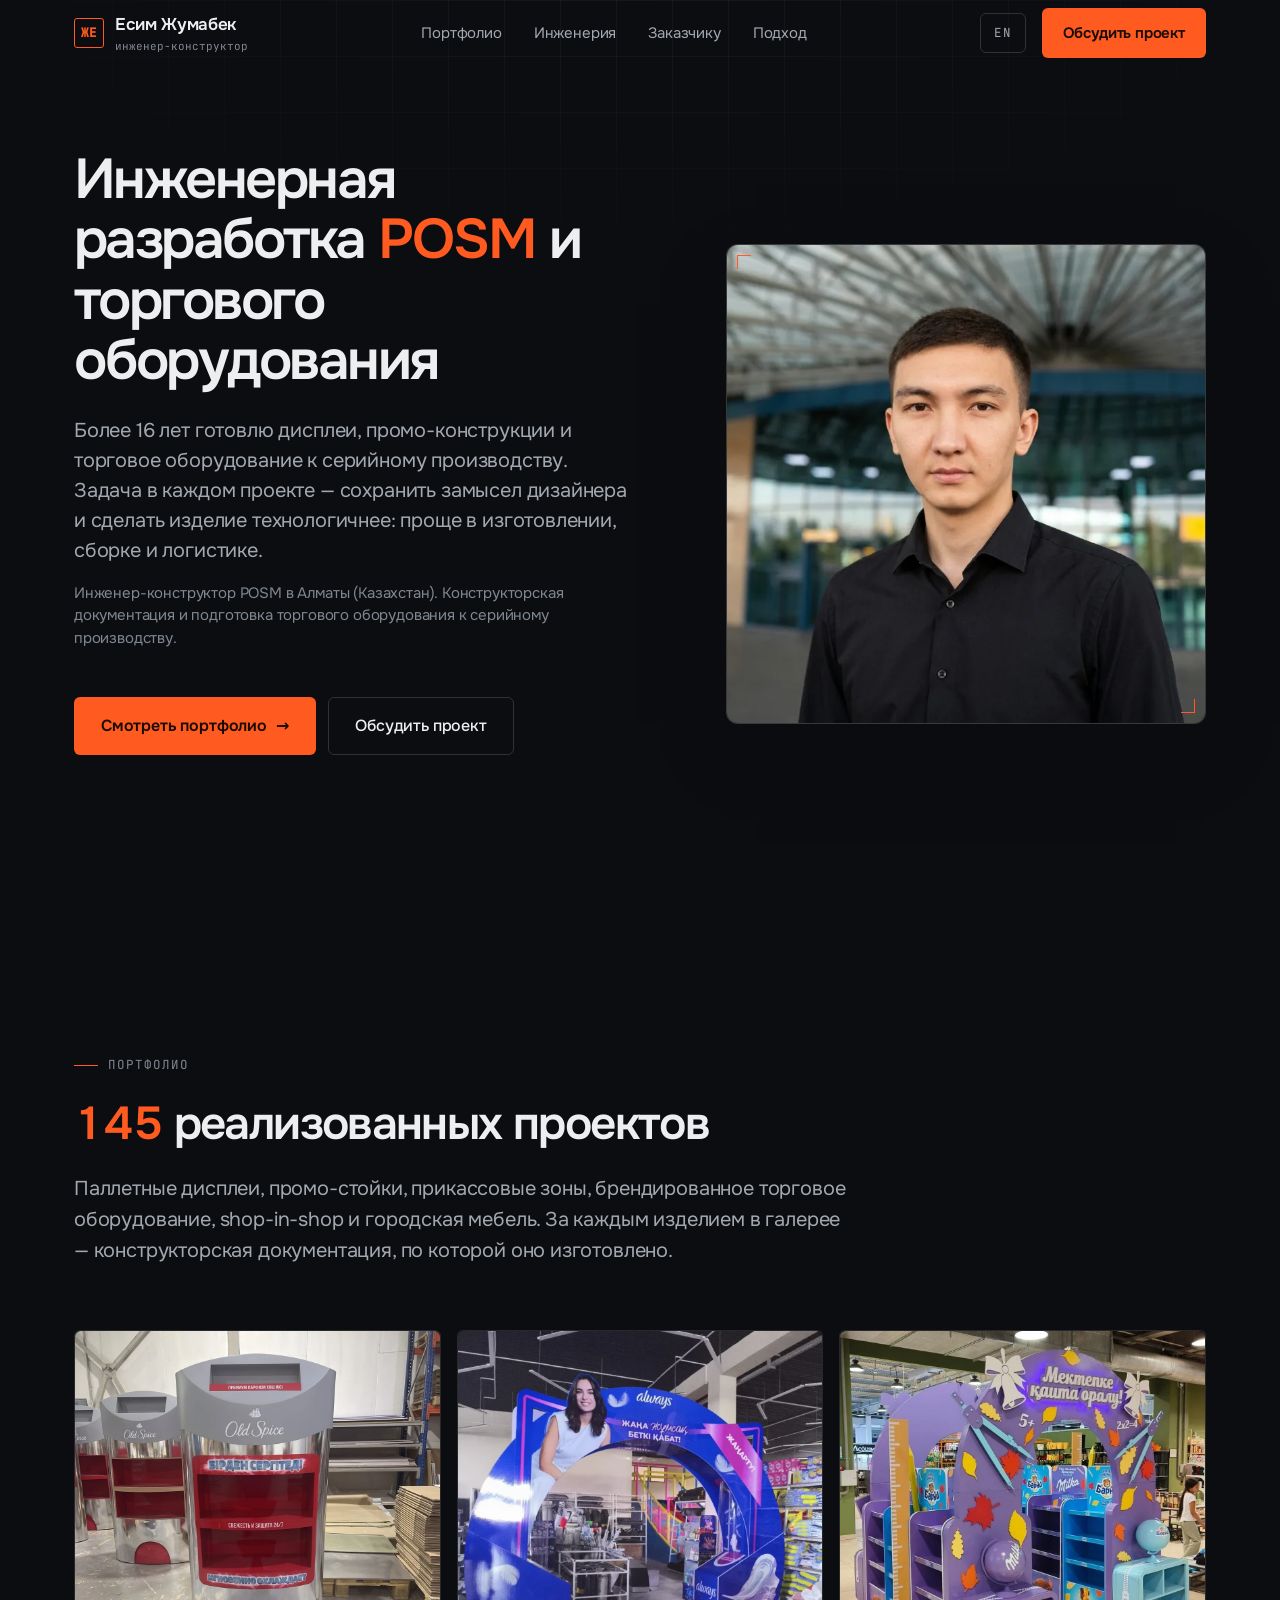
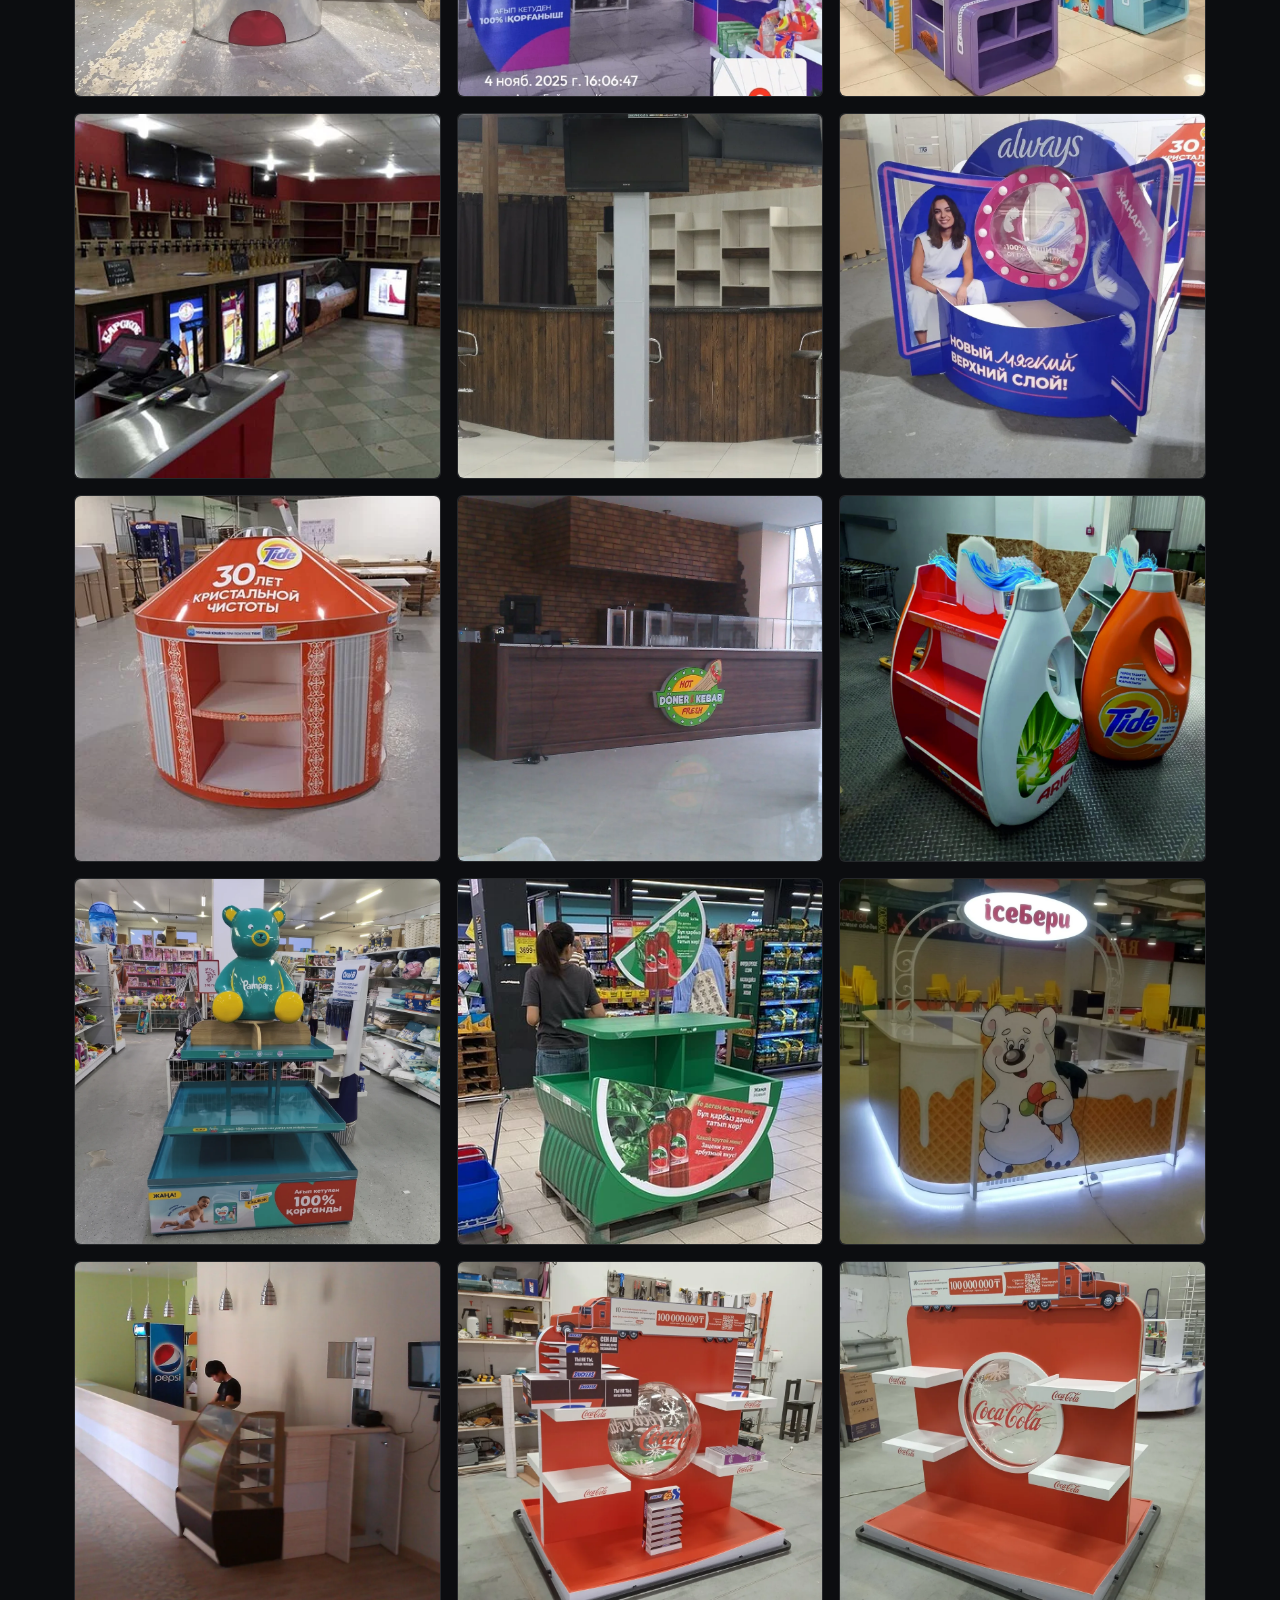
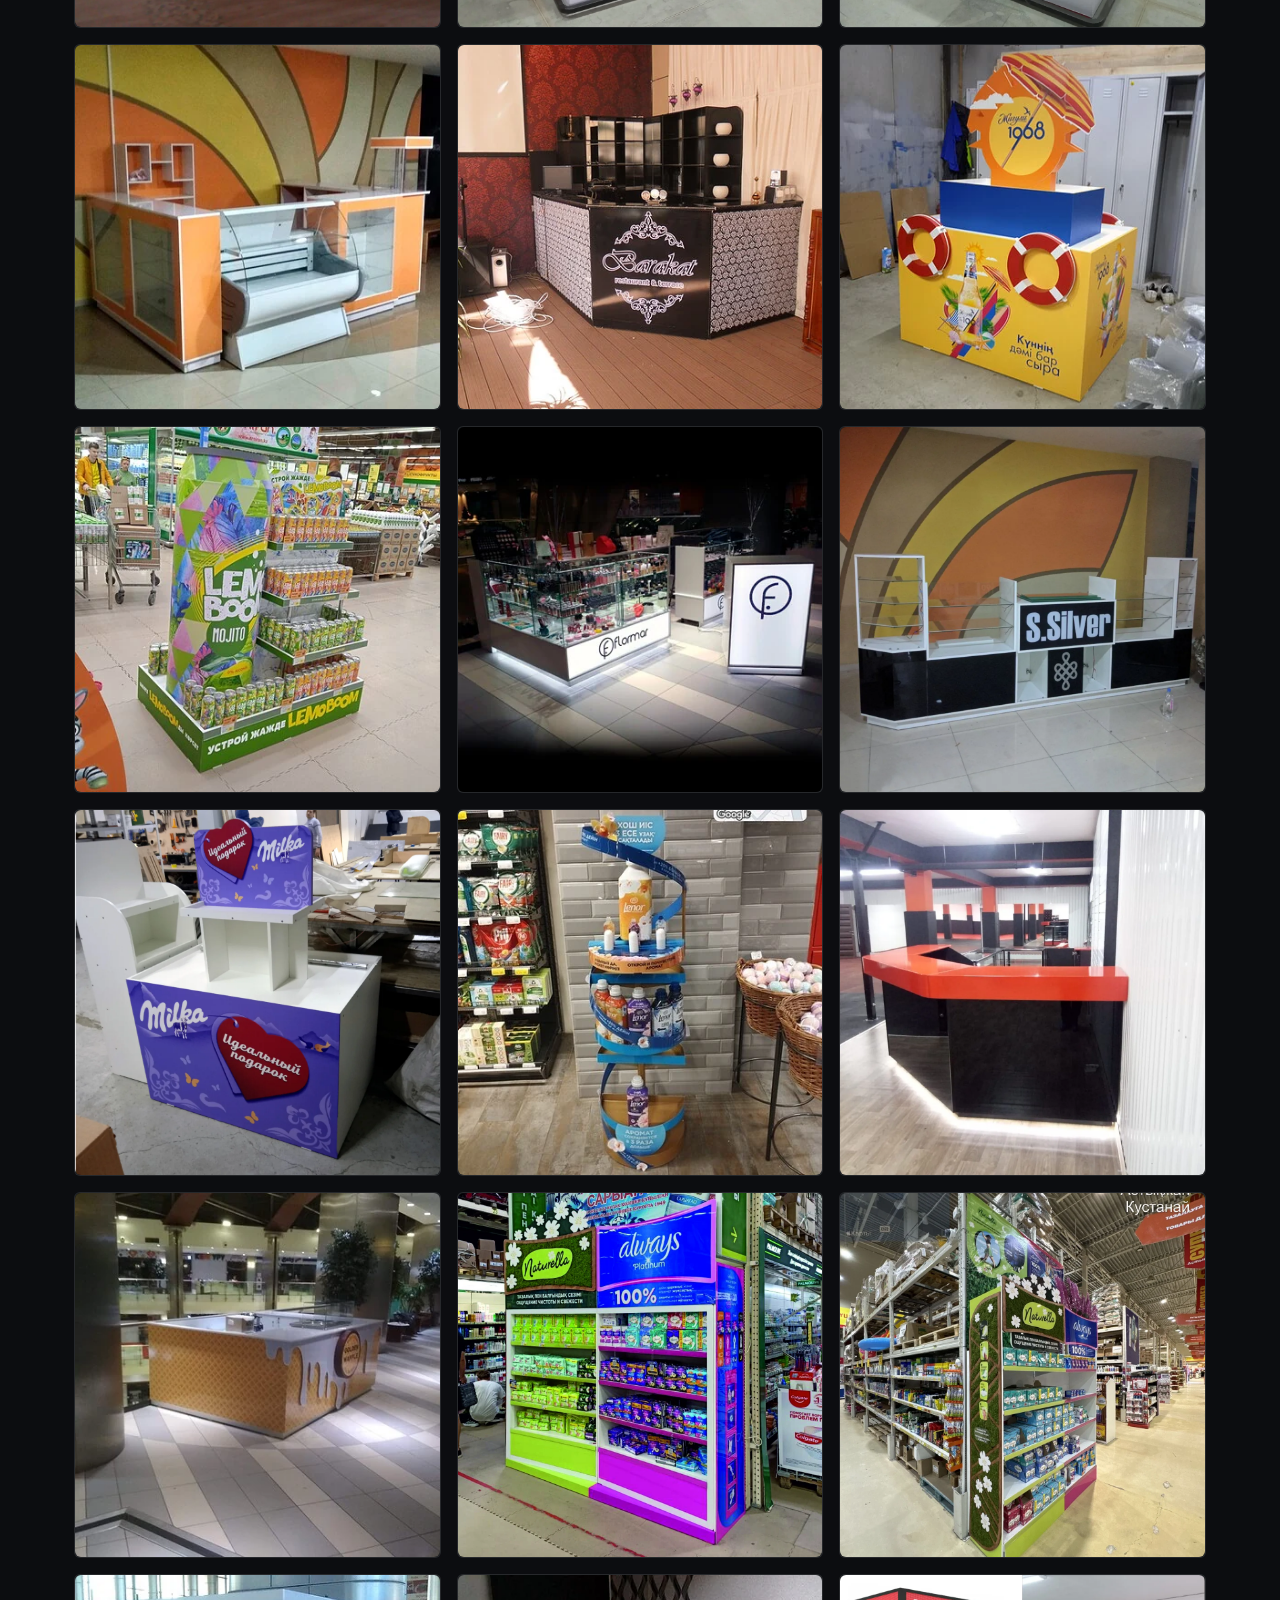
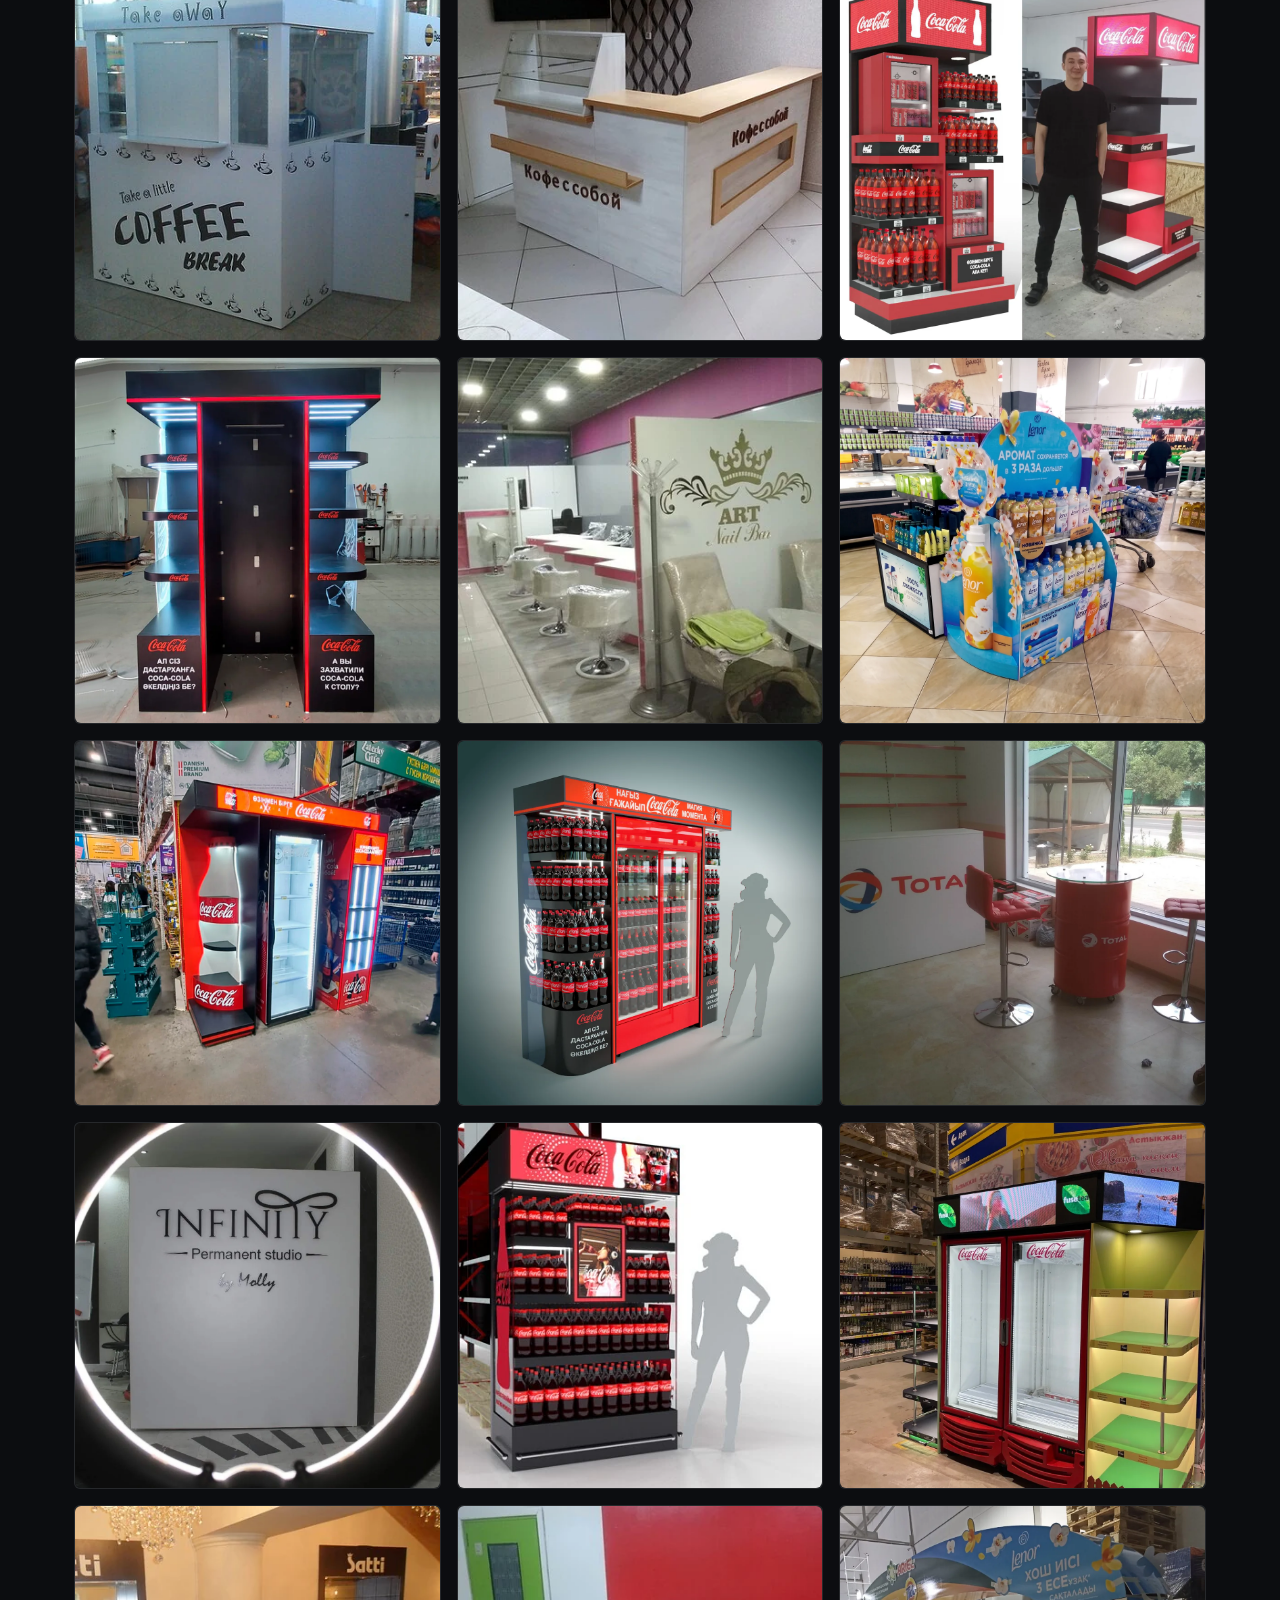
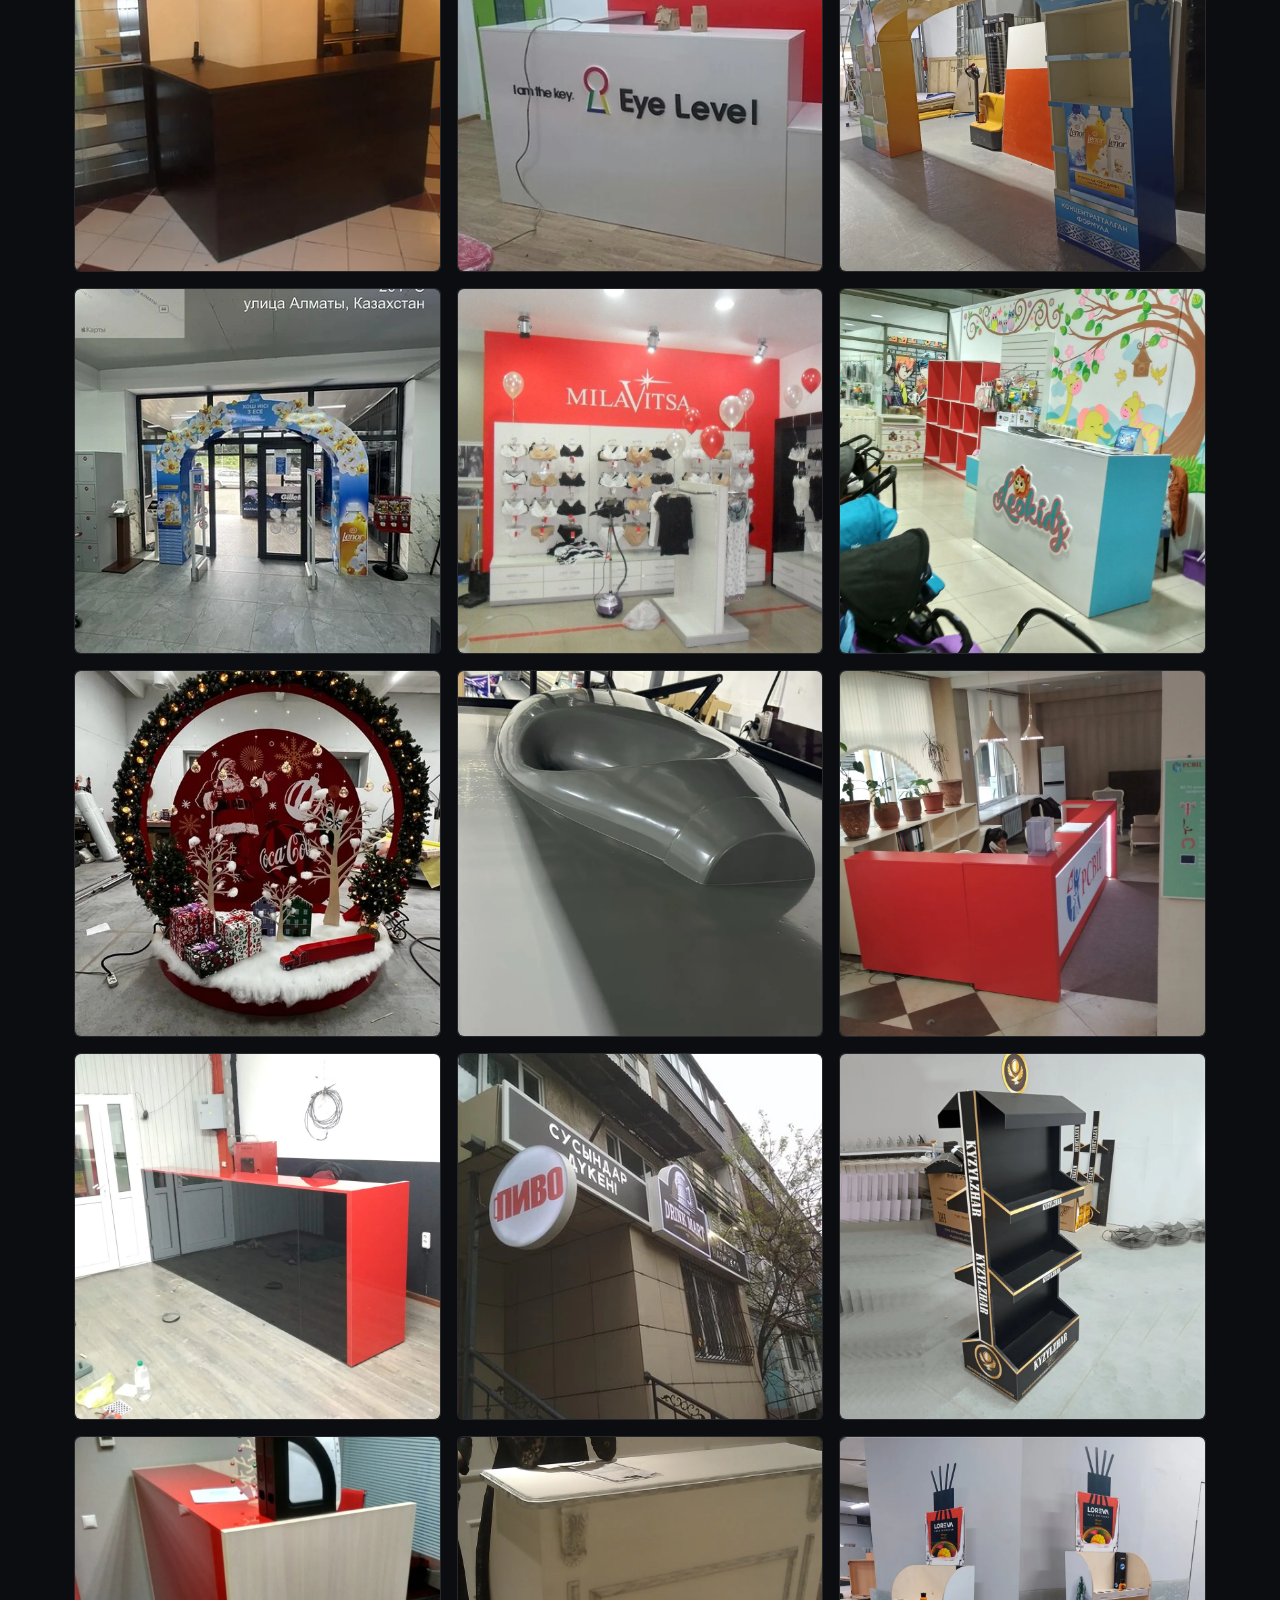
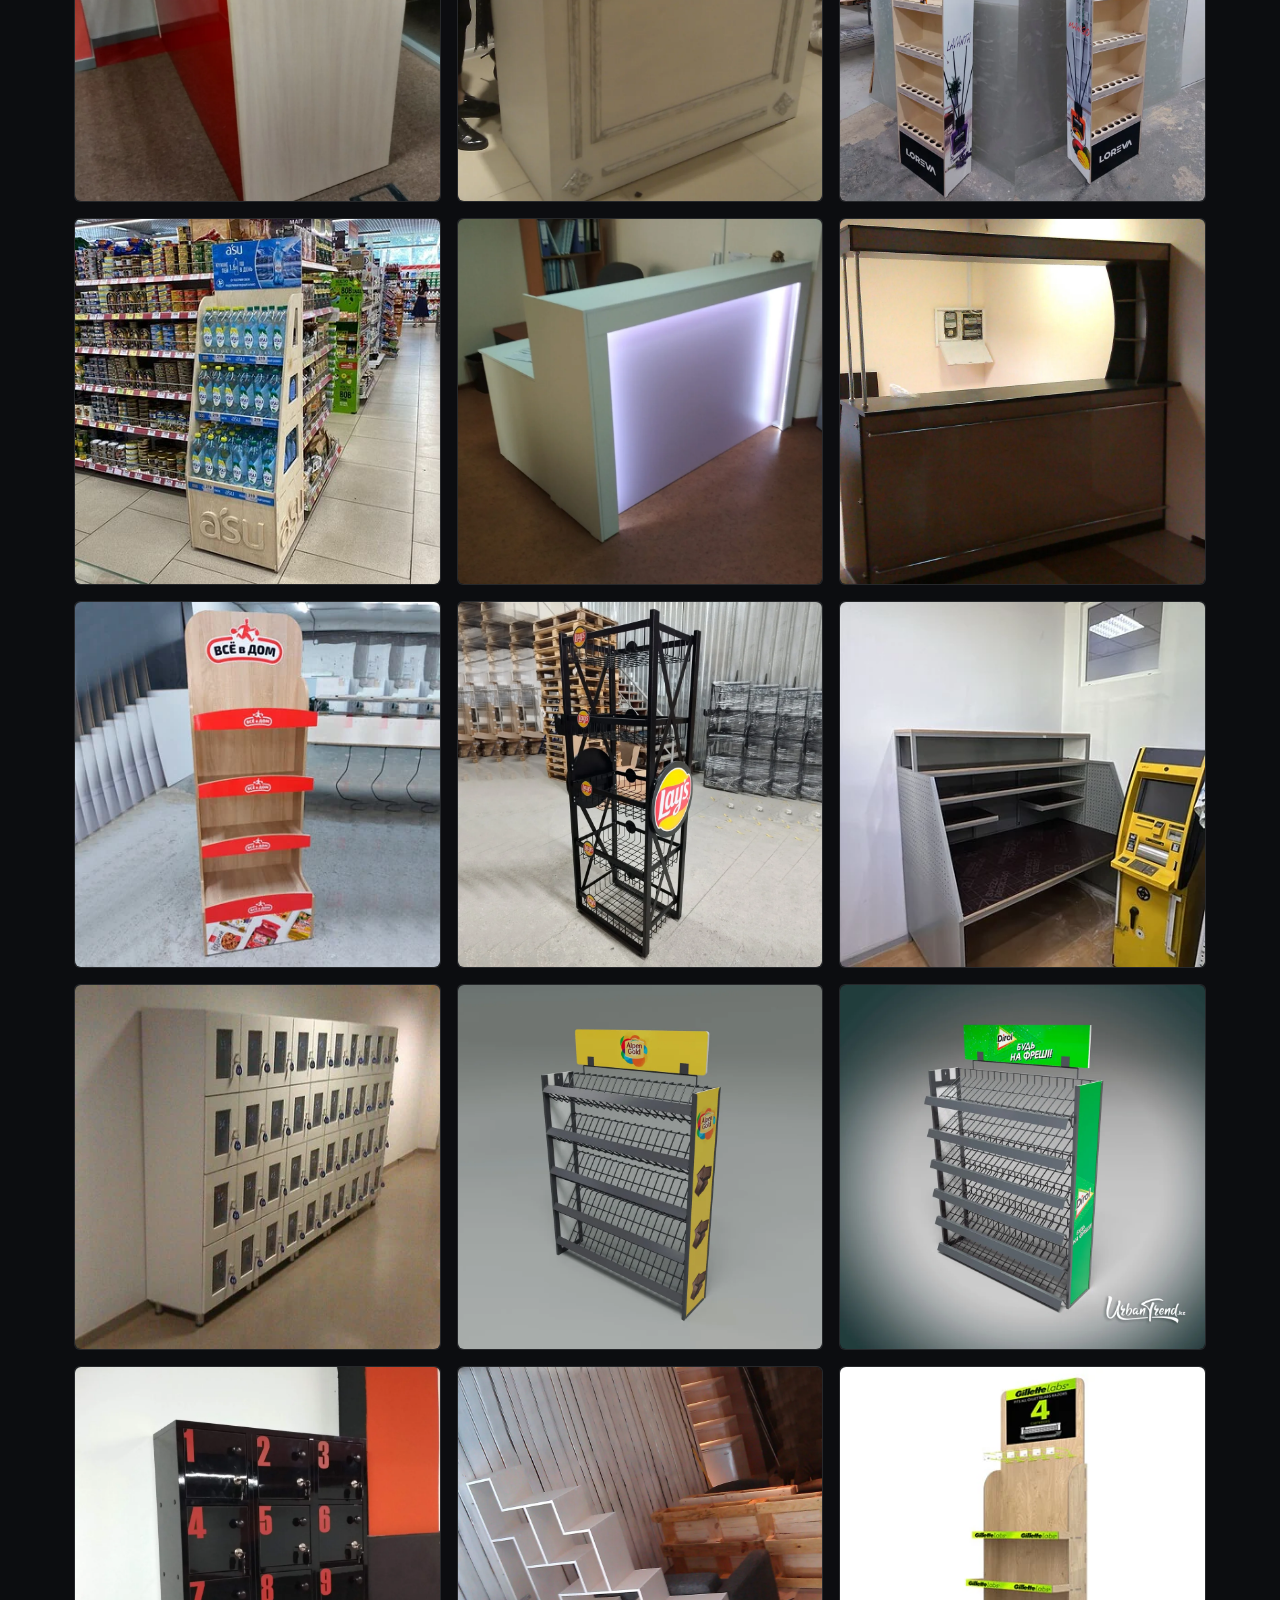
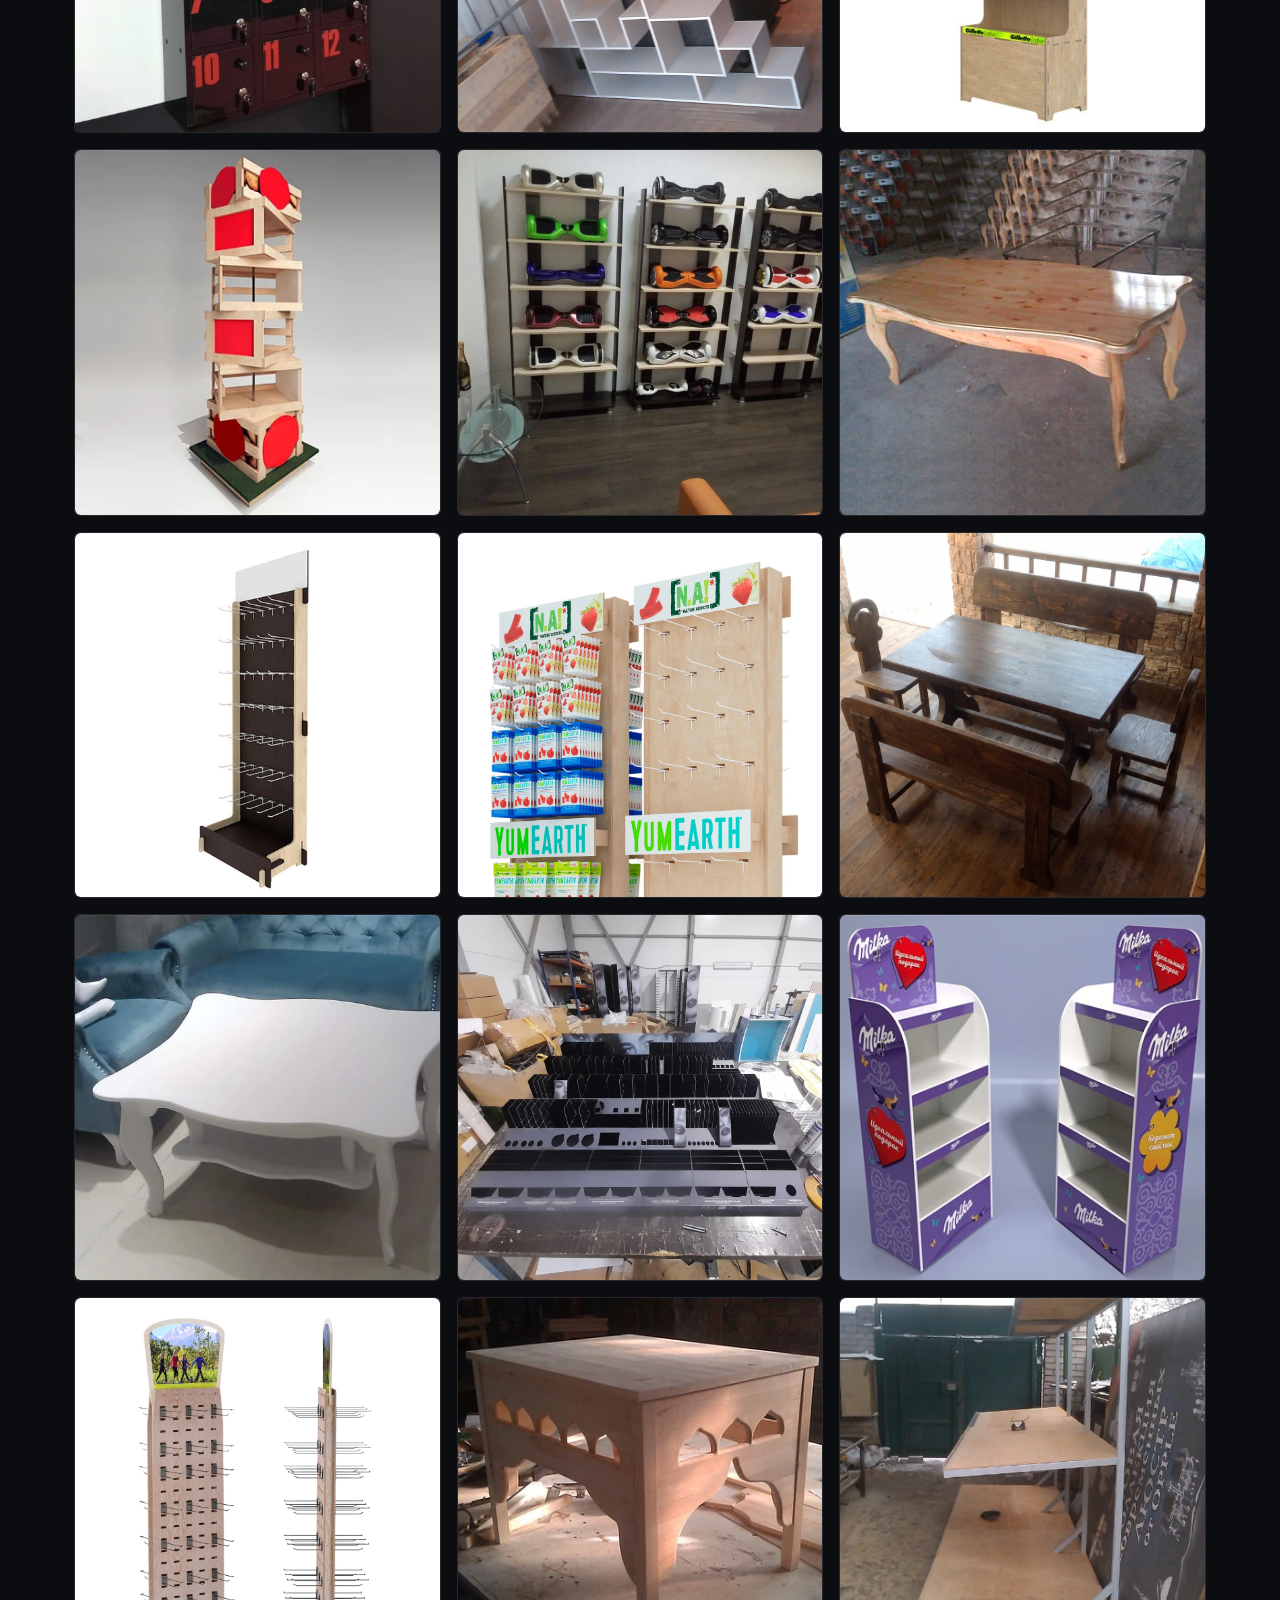
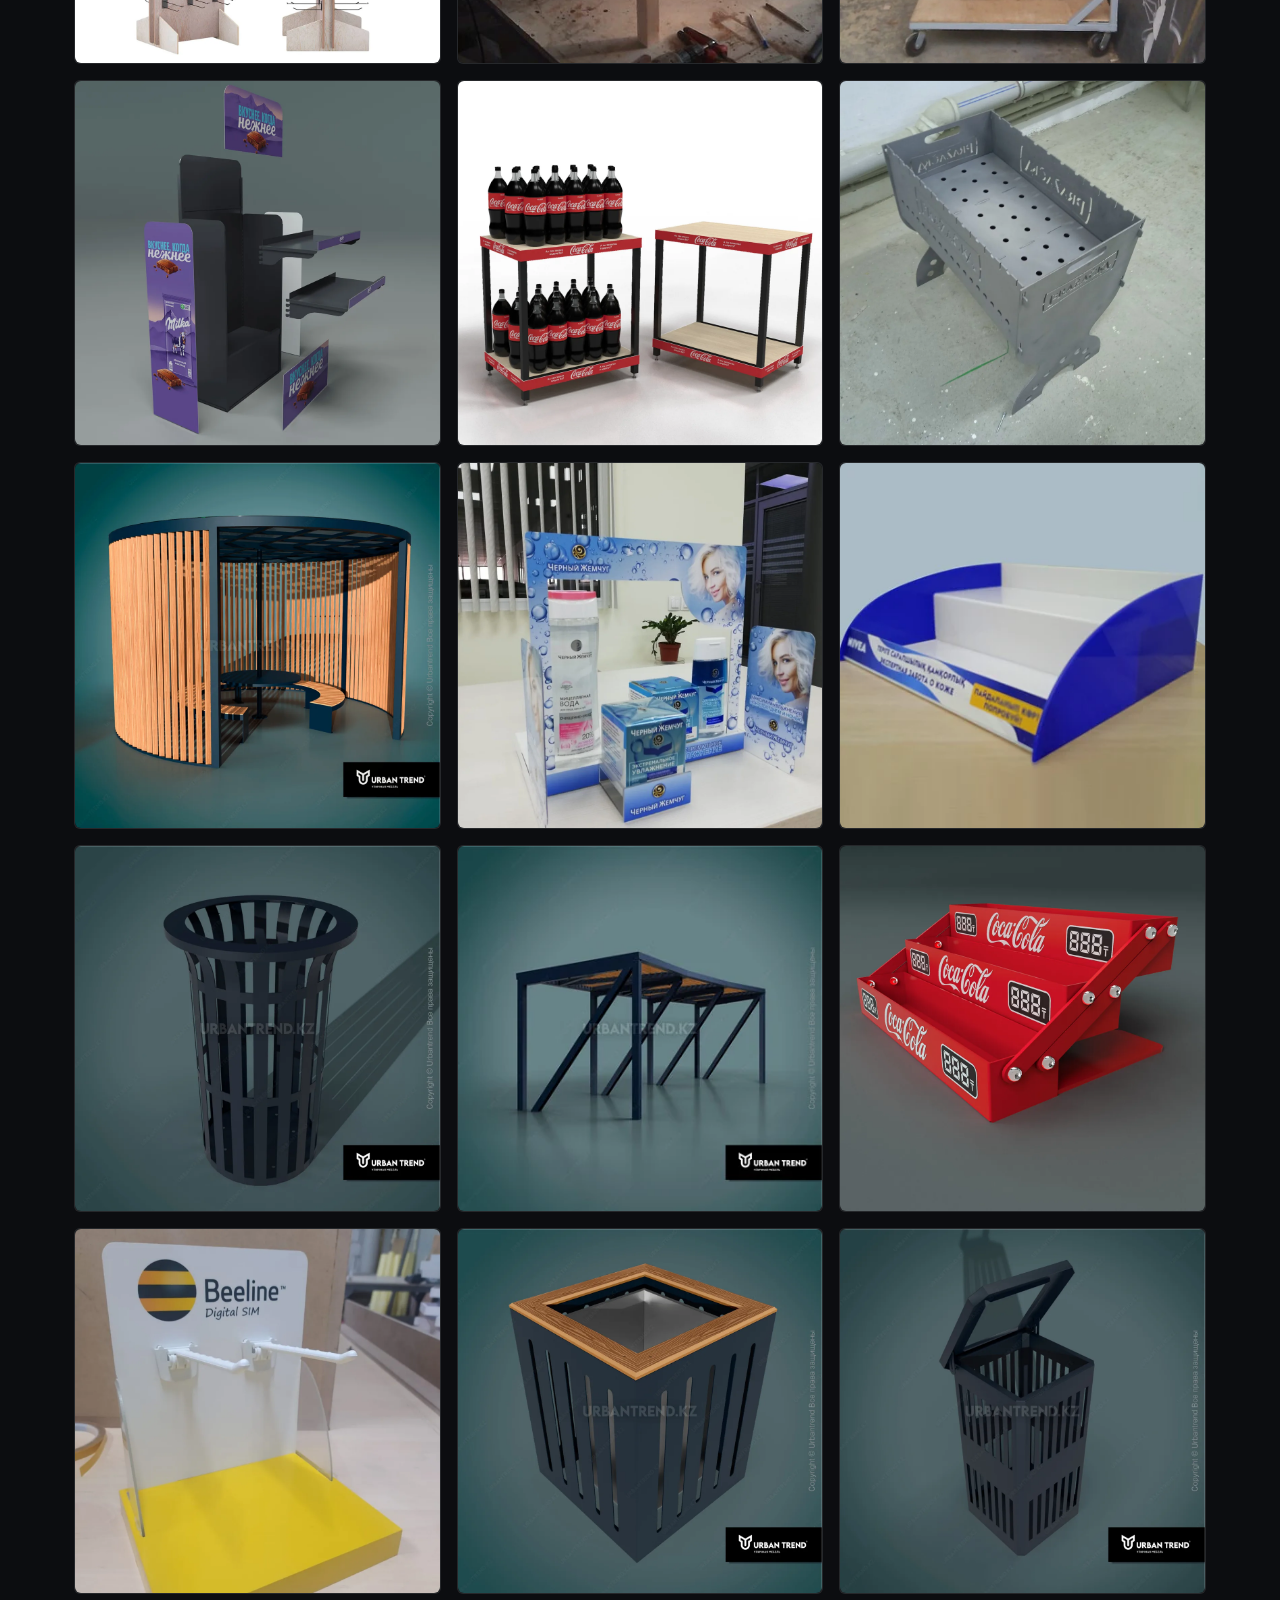
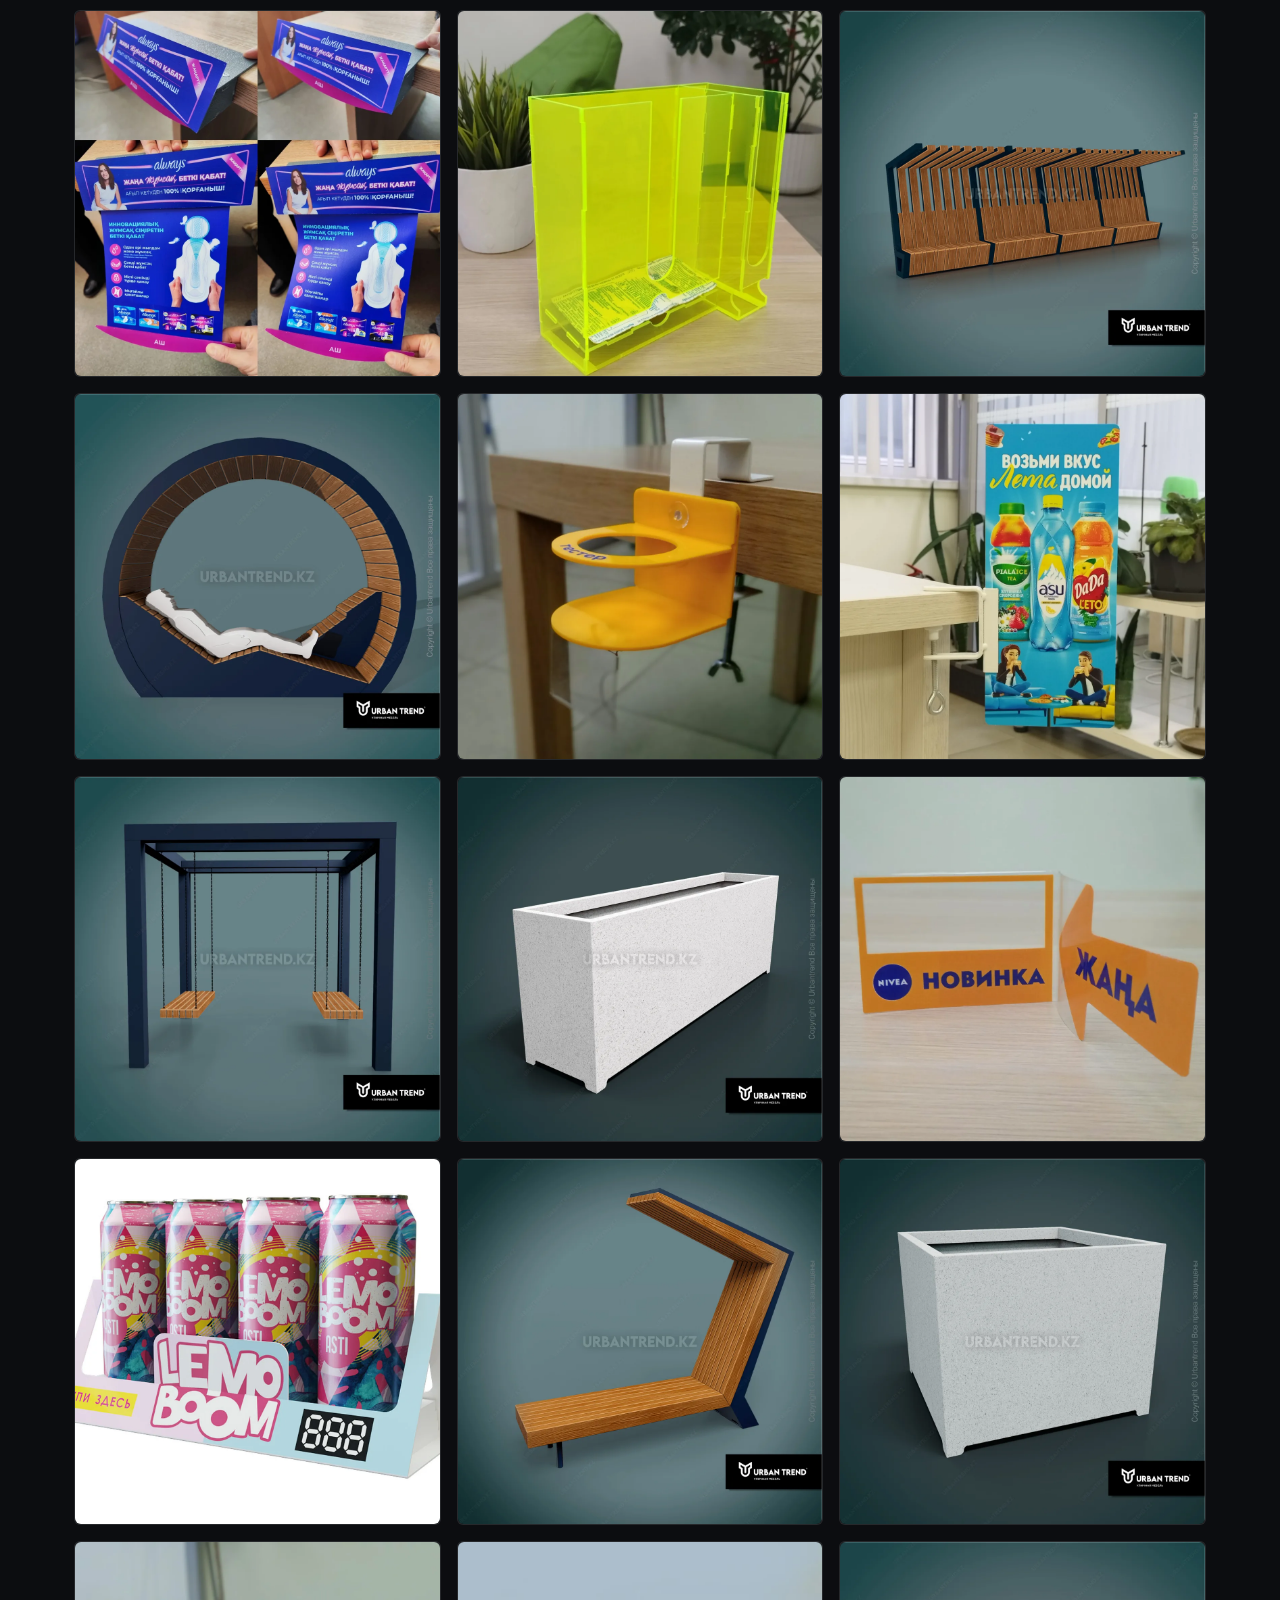
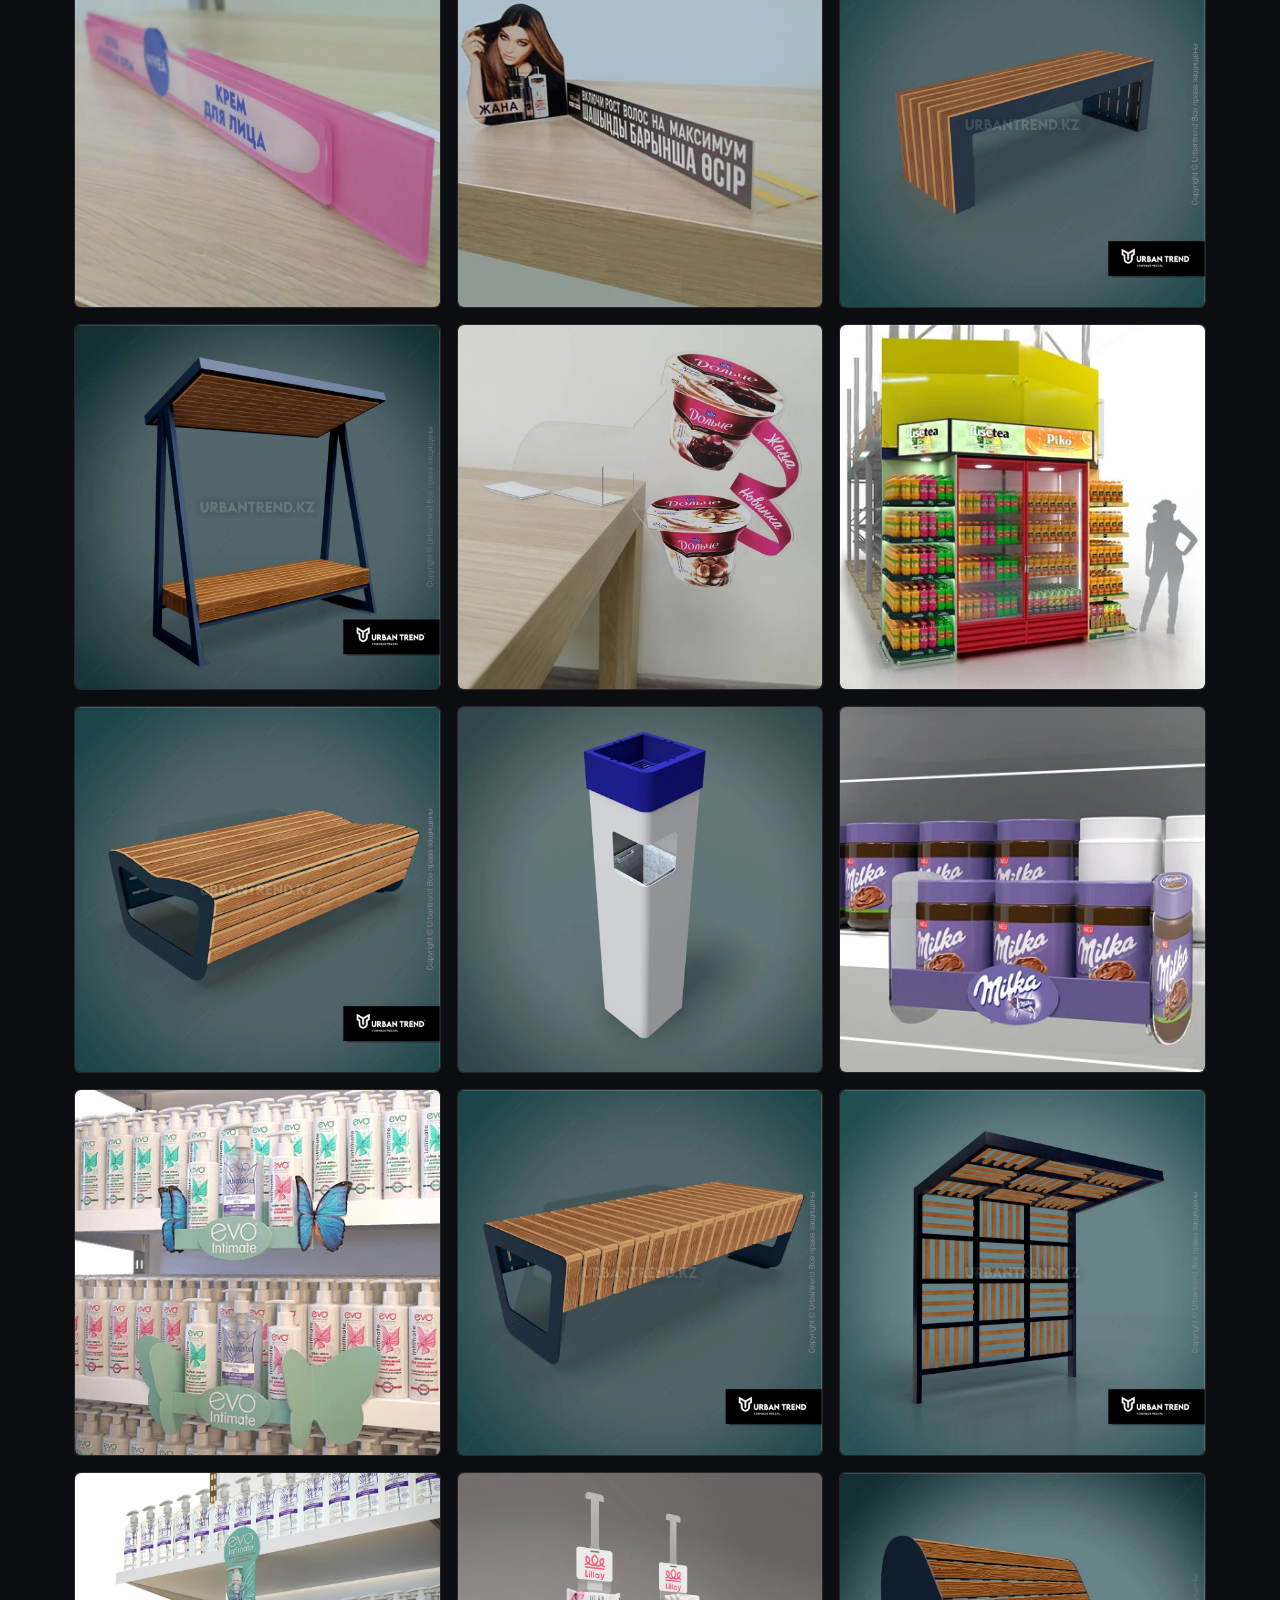
==== index.html @ 63f52303 "Порядок имени в русской версии: Жумабек Есим → Есим Жумабек Подтверждено владельцем 02.09.2026 прямы" ====
<!doctype html>
<html lang="ru">
<head>
<meta charset="utf-8">
<meta name="viewport" content="width=device-width, initial-scale=1, viewport-fit=cover">
<title>Есим Жумабек — инженерная разработка POSM и торгового оборудования</title>
<meta name="description" content="Инженерная разработка POSM, дисплеев и торгового оборудования для серийного производства. Конструкторская документация, production-ready 3D, файлы для ЧПУ, оптимизация технологичности. 145 реализованных проектов.">
<meta name="theme-color" content="#0c0d10">
<meta property="og:type" content="website">
<meta property="og:title" content="Есим Жумабек — инженерная разработка POSM и торгового оборудования">
<meta property="og:description" content="Сохранить замысел дизайнера — и сделать изделие технологичнее: проще в изготовлении, сборке и логистике. 16+ лет, 145 реализованных проектов.">
<meta property="og:locale" content="ru_RU">
<meta property="og:url" content="https://yessim.pro/">
<meta property="og:image" content="https://yessim.pro/assets/og.jpg">
<meta property="og:image:width" content="1200">
<meta property="og:image:height" content="630">
<meta property="og:image:alt" content="Есим Жумабек — инженер-конструктор POSM, Алматы">
<meta name="twitter:card" content="summary_large_image">
<meta name="twitter:image" content="https://yessim.pro/assets/og.jpg">
<link rel="canonical" href="https://yessim.pro/">
<link rel="icon" href="assets/favicon.svg" type="image/svg+xml">
<link rel="icon" href="assets/favicon-32.png" sizes="32x32" type="image/png">
<link rel="apple-touch-icon" href="assets/apple-touch-icon.png">
<link rel="preload" href="assets/fonts/onest-var-cyr.woff2" as="font" type="font/woff2" crossorigin>
<link rel="preload" href="assets/fonts/onest-var-latin.woff2" as="font" type="font/woff2" crossorigin>
<script type="application/ld+json">
{
  "@context": "https://schema.org",
  "@type": "Person",
  "name": "Есим Жумабек",
  "jobTitle": "Инженер-конструктор POSM и торгового оборудования",
  "description": "Инженерная разработка POSM, дисплеев и торгового оборудования для серийного производства: конструкторская документация, production-ready 3D-модели, файлы для ЧПУ, оптимизация технологичности изделий.",
  "url": "https://yessim.pro/",
  "address": {"@type": "PostalAddress", "addressLocality": "Алматы", "addressCountry": "KZ"},
  "telephone": "+7 777 577-4405",
  "email": "zhumabekyessim@gmail.com",
  "image": "https://yessim.pro/assets/portrait.png",
  "knowsLanguage": ["ru", "kk", "en"],
  "knowsAbout": ["POSM", "торговое оборудование", "конструкторская документация", "Fusion 360", "ЧПУ-фрезеровка", "лазерная резка", "вакуумная формовка", "паллетные дисплеи", "технологичность конструкции (DFM)", "серийное производство", "SolidWorks"],
  "sameAs": []
}
</script>
<script type="application/ld+json">
{
  "@context": "https://schema.org",
  "@type": "ProfessionalService",
  "name": "Инженерная разработка POSM и торгового оборудования",
  "serviceType": ["Инженерная разработка", "Конструкторская документация", "Подготовка файлов для ЧПУ", "Оптимизация технологичности"],
  "areaServed": {"@type": "Country", "name": "Казахстан"},
  "address": {"@type": "PostalAddress", "addressLocality": "Алматы", "addressCountry": "KZ"},
  "telephone": "+7 777 577-4405",
  "email": "zhumabekyessim@gmail.com",
  "url": "https://yessim.pro/",
  "image": "https://yessim.pro/assets/portrait.png",
  "priceRange": "по запросу"
}
</script>
<link rel="stylesheet" href="style.css">
</head>
<body>

<div class="bg-grid"></div>

<!-- НАВИГАЦИЯ -->
<nav class="nav" id="nav">
  <div class="wrap nav-in">
    <a href="#top" class="brand">
      <span class="brand-mark" data-cfg="initials">—</span>
      <span><span data-cfg="name">Имя</span><small data-i="brandRole">инженер-конструктор</small></span>
    </a>
    <div class="nav-links" id="navlinks">
      <a href="#works" data-i="navWorks">Портфолио</a>
      <a href="engineering.html" data-i="navOpt">Инженерия</a>
      <a href="client.html" data-i="navDeliv">Заказчику</a>
      <a href="approach.html" data-i="navAppr">Подход</a>
    </div>
    <div class="nav-cta">
      <button class="lang-btn" id="langBtn" aria-label="Switch language">EN</button>
      <a href="#contact" class="btn btn-1" data-i="navCta">Обсудить проект</a>
      <button class="burger" id="burger" aria-label="Меню" aria-expanded="false"><span></span></button>
    </div>
  </div>
</nav>

<main id="top">

<!-- HERO -->
<section class="hero">
  <div class="wrap">
    <div class="hero-grid">
      <div>
        <h1 class="rv" data-i="heroH1">Инженерная разработка <span class="hl">POSM</span> и торгового оборудования</h1>
        <p class="hero-sub rv" data-i="heroSub">
          Более 16 лет готовлю дисплеи, промо-конструкции и торговое оборудование к серийному
          производству. Задача в каждом проекте — сохранить замысел дизайнера и сделать изделие
          технологичнее: проще в изготовлении, сборке и логистике.
        </p>
        <p class="hero-sig rv" data-i="heroSig">
          Инженер-конструктор POSM в Алматы (Казахстан). Конструкторская документация
          и подготовка торгового оборудования к серийному производству.
        </p>
        <div class="hero-cta rv">
          <a href="#works" class="btn btn-1 btn-lg"><span data-i="heroCta1">Смотреть портфолио</span> <span class="arw">→</span></a>
          <a href="#contact" class="btn btn-2 btn-lg" data-i="heroCta2">Обсудить проект</a>
        </div>
      </div>
      <div class="hero-media rv">
        <div class="hero-frame">
          <span class="hero-corner tl"></span><span class="hero-corner br"></span>
          <img src="assets/portrait.webp" alt="Есим Жумабек — инженер-конструктор POSM" width="699" height="699" fetchpriority="high">
        </div>
      </div>
    </div>
  </div>
</section>

<!-- ПОРТФОЛИО -->
<section class="sec" id="works">
  <div class="wrap">
    <div class="sec-head rv">
      <div class="eyebrow" data-i="worksEyebrow">Портфолио</div>
      <h2><span class="counter" id="worksCounter" data-target="145">145</span> <span data-i="worksH2">реализованных проектов</span></h2>
      <p class="lead" style="margin-top:24px" data-i="worksLead">
        Паллетные дисплеи, промо-стойки, прикассовые зоны, брендированное торговое оборудование,
        shop-in-shop и городская мебель. За каждым изделием в галерее — конструкторская
        документация, по которой оно изготовлено.
      </p>
    </div>
    <div id="cases-block" hidden>
      <div class="sec-head rv" style="margin:0 0 var(--s5);max-width:640px">
        <h3 style="font-size:clamp(19px,2.2vw,24px);margin-bottom:12px" data-i="casesH3">Избранные кейсы</h3>
      </div>
      <div class="cases rv" id="cases"></div>
      <p class="tbl-note" data-i="casesNote">Полное портфолио — <a href="https://wa.me/77775774405" target="_blank" rel="noopener">по запросу</a>.</p>
      <div style="height:var(--s8)"></div>
    </div>
    <div class="gal rv" id="gal"></div>
    <div class="sec-head rv" style="margin:var(--s9) 0 var(--s5);max-width:640px">
      <h3 style="font-size:clamp(19px,2.2vw,24px);margin-bottom:12px" data-i="worksVidH3">Видео</h3>
      <p style="font-size:15px;color:var(--fg-2);line-height:1.55" data-i="worksVidLead">
        Производство изделий в цехе и отзывы заказчиков о готовых проектах.
      </p>
    </div>
    <div class="works-vids rv" id="works-vids"></div>
  </div>
</section>

<!-- МАНИФЕСТ -->
<section class="manifest">
  <div class="wrap">
    <p class="rv" data-i="manifest">Красивый макет — половина работы. Инженерия начинается там,
    где изделие становится <span class="hl">проще в изготовлении</span>, быстрее в сборке
    и экономичнее в серии — не меняя того, как оно выглядит.</p>
  </div>
</section>

<!-- КОНТАКТЫ -->
<section class="contact" id="contact">
  <div class="sec wrap">
    <div class="contact-grid">
      <div class="rv">
        <div class="eyebrow" data-i="ctcEyebrow">Контакты</div>
        <h2 data-i="ctcH2">Обсудить проект</h2>
        <p class="lead" data-i="ctcLead">
          Пришлите макет, эскиз или ТЗ — вернусь с инженерной оценкой: как изделие рациональнее
          изготовить, из каких материалов и что в конструкции можно упростить. Рабочие языки —
          русский, казахский, английский.
        </p>
      </div>
      <div class="rv">
        <div class="cways">
          <a class="cway" data-cfg-href="phone">
            <span class="cway-ic"><svg viewBox="0 0 24 24" fill="none" stroke="currentColor" stroke-width="1.6"><path d="M4 4h4l2 5-2.5 1.5a11 11 0 006 6L15 14l5 2v4a2 2 0 01-2 2A16 16 0 013 6a2 2 0 012-2z"/></svg></span>
            <span class="cway-t"><small data-i="ctcPhone">Телефон · звонок или WhatsApp</small><b data-cfg="phone-label">+7 000 000-00-00</b></span>
          </a>
          <a class="cway" data-cfg-href="email">
            <span class="cway-ic"><svg viewBox="0 0 24 24" fill="none" stroke="currentColor" stroke-width="1.6"><rect x="3" y="5" width="18" height="14" rx="2"/><path d="M3 7l9 6 9-6"/></svg></span>
            <span class="cway-t"><small data-i="ctcMail">Почта</small><b data-cfg="email-label">mail@example.com</b></span>
          </a>
        </div>
      </div>
    </div>
  </div>
</section>

</main>

<footer>
  <div class="wrap foot">
    <p><span data-cfg="name">Имя</span> · <span data-i="footRole">инженерная разработка POSM</span> · 2026</p>
    <div class="foot-links">
      <a href="#works" data-i="footWorks">Портфолио</a>
      <a href="engineering.html" data-i="footOpt">Инженерия</a>
      <a href="#contact" data-i="footCtc">Контакты</a>
    </div>
  </div>
</footer>

<!-- ЛАЙТБОКС -->
<div class="lb" id="lb" role="dialog" aria-modal="true" aria-label="Просмотр работы">
  <button class="lb-close" id="lb-close" aria-label="Закрыть">✕</button>
  <span class="lb-count" id="lb-count"></span>
  <button class="lb-btn lb-prev" id="lb-prev" aria-label="Предыдущая">‹</button>
  <img class="lb-img" id="lb-img" src="[data-uri]" alt="">
  <button class="lb-btn lb-next" id="lb-next" aria-label="Следующая">›</button>
  <div class="lb-cap" id="lb-cap"></div>
</div>

<script src="shared.js"></script>
<script>
const SHOW_CASES = false;

const WORKS=[['144','Дисплей','8vlgvq'],['001','Арка','WXql1G'],['002','Shop in shop','P664bL'],['003','Изготовление мебели и рекламы для магазина разливных напитков','bg5D8m'],['004','Изготовление мебели и рекламы для магазина здорового питания','QKnRNl'],['005','Паллета','zxGyRm'],['006','Паллета','a030r8'],['007','Барная стойка','XJzgJa'],['008','Изготовление мебели и рекламы для магазина разливных напитков','V22LxZ'],['009','Паллета','3E4mAB'],['010','Паллета','y4k9K8'],['011','Trade Island','3EqlNE'],['012','БАРНАЯ СТОЙКА','JrrE6Z'],['013','Паллета','lGx3Go'],['014','Паллета','6LbnwW'],['015','Торговый островок','vbbEDE'],['016','BAR COUNTER','OvmqLe'],['017','Паллета','4N8wll'],['018','Паллета','LR8gEP'],['019','Trade Island','qeRmbD'],['020','Торговый островок','98NRPa'],['021','Паллета','xDZvq2'],['022','Дисплей','nJygQr'],['023','BAR COUNTER','L4e5qR'],['024','Trade Island','Bk3odD'],['025','Торец','x34v8O'],['026','Торец','y4xLn3'],['027','Торговый островок','V2kJNX'],['028','Торговый островок','qeRmbn'],['029','Торец','0l3Yzy'],['030','Торец','P6em61'],['031','НЕИЛ БАР','L4eRJ0'],['032','Изготовление мебели и рекламы для магазина разливных напитков','6LLd6w'],['033','Торец','OvmyG6'],['034','Торец','nJJv2o'],['035','Изготовление мебели и рекламы для СТО','6Lbn60'],['036','Мебель для салона красоты','QKKWYL'],['037','Торец','xDygY2'],['038','Торец','PXkRg3'],['039','Мебель для салона красоты','oJJZok'],['040','РЕСЕПШЕН','eRRQo6'],['041','Арка с полками','L49Env'],['042','Арка','3EP8rA'],['043','Изготовление мебели и рекламы для магазина белья','eRJdYD'],['044','Торговое оборудование для магазина','rllO1L'],['045','Фотозона','XJ1Bga'],['046','Паллета с формовкой','V2xgE5'],['047','РЕСЕПШЕН','bg5DVk'],['048','РЕСЕПШЕН','YGKBqP'],['049','Формавка','K3QlnX'],['050','Дисплей','oJJxLq'],['051','РЕСЕПШЕН','0llEX4'],['052','РЕСЕПШЕН','8BBrdn'],['053','Дисплей','8BBrWR'],['054','Дисплей','K33y0W'],['055','РЕСЕПШЕН','rllOR2'],['056','БАРНАЯ СТОЙКА','x33OVX'],['057','Дисплей','PXyge3'],['058','Дисплей','Ezz984'],['059','Стол','lGbOJY'],['060','Камеры хранения','YGGJyb'],['061','Прикасса','4NX9l4'],['062','Прикасса','1N4xXe'],['063','КАМЕРА ХРАНЕНИЯ','K3OevW'],['064','Тетрис','QKKEqZ'],['065','Дисплей','yDZ2on'],['066','Дисплей','w0ZvrO'],['067','Стеллаж','3Er9bg'],['068','Стол деревянный','Jrnvbz'],['069','Дисплей','XgDNgw'],['070','Дисплей','rll0QO'],['071','Стол деревянный','K3Lezr'],['072','Стол из мдф','98XE3y'],['145','Баркетки','P4mD2o'],['073','Дисплей','RKKLRv'],['074','Дисплей','mAA6N9'],['075','Стол деревянный','Zlzadx'],['076','Стеллаж','OvdGEy'],['077','Дисплей','y44Qw8'],['078','Дисплей','L44k0P'],['079','Branded grill','DL5nNR'],['080','Пергола','oJdAYW'],['081','Прикасса','nJJ2GE'],['082','Горка','NqG2b1'],['083','Урна','gRq00E'],['084','Пергола','5W4XlE'],['085','ВОГОР','L4eRmK'],['086','Прикасса','K33gJR'],['087','Урна','vbxDDO'],['088','Урна','rleJlE'],['089','Роллер','5W3XkE'],['090','Прикасса','y44Kz8'],['091','Пергола','rleA1J'],['092','Лавочка','4N3998'],['093','Паразит','3EqadY'],['094','Стоппер','lGGNQa'],['095','Качеля','QKPr3E'],['096','Урна','0l543G'],['097','Стоппер','0l3dzY'],['098','pyramid','kQaNnn'],['099','Лавочка','Ovdo0v'],['100','Урна','vbx2qY'],['101','Шелфтокер раздвижной','QKnRa4'],['102','Шелфтокер','XJ1ba3'],['103','Лавочка','V2kJyP'],['104','Лавочка','L4l3dw'],['105','Стоппер','dyygwx'],['106','Showbox','m85A1E'],['107','Лавочка','wrq005'],['108','Урна из металла','L448wK'],['109','Паразит','Bkk9kr'],['110','Паразиты','y44EgJ'],['111','Лавочка','lGlDDz'],['112','Пергола','2B58Xv'],['113','Страйп лента','GvvmyW'],['114','Страйп лента','rllWlE'],['115','Лавочка','vbx2OA'],['116','Качеля','eR4aNG'],['117','Equipment for exhibitions','9E2KZN'],['118','Candy Rack','rJZvZ2'],['119','Качеля','qJP9Vy'],['120','Metal hooks for commercial equipment','6NkedV'],['121','Candy Rack','6NkewV'],['122','Торговый островок','RKKDBv'],['123','Hanging bottle holder','dKgy63'],['124','Tobacco box','PXyg4o'],['125','Дисплей','EvELBe'],['126','Дисплей','elDaOw'],['127','Табак-бокс','mAA599'],['128','Торговый островок','qJJ2ea'],['129','Дисплей','QXRrbd'],['130','Дисплей','g0G2YG'],['131','Торговый островок','9883QN'],['132','Торговый островок','DLLdBn'],['133','Дисплей','m85A0Z'],['134','Дисплей','39LEZg'],['135','Мебель для Алкомаркета','BkkvQ6'],['136','Паразит','DvNLmy'],['137','Дисплей','g0G2zm'],['138','Шелфтокер','w0ZrmV'],['139','Дисплей','rJZlv2'],['140','Дисплей','8bkB5n'],['141','Паразит','n02JZr'],['142','Дисплей','39ad6B'],['143','Дисплей','YBRgbb']];

const WORK_VIDS = [
  {id:'Bnw0DnxgOIE',
   ru:{t:'Изготовление торговых островков', d:'Производство в Алматы: от раскроя до готовой конструкции'},
   en:{t:'Manufacturing retail islands', d:'Production in Almaty: from cutting to the finished fixture'}},
  {id:'M9SXTH1zrcQ',
   ru:{t:'Барная стойка для кафе', d:'Изделие в сборе'},
   en:{t:'Café bar counter', d:'The finished unit'}},
  {id:'F3eWH1gYtVI',
   ru:{t:'Паллетный дисплей', d:'Промо-конструкция для торговой точки'},
   en:{t:'Pallet display', d:'Promo fixture for the sales floor'}},
  {id:'Bb1_kil_91E', thumb:'hq',   /* maxres у этого ролика на YouTube нет — брать сразу hq, иначе 404 в консоли */
   ru:{t:'Отзыв заказчика', d:'О работе над проектом'},
   en:{t:'Client testimonial', d:'About the work on the project'}},
  {id:'O_pxDQFbEKw',
   ru:{t:'Отзывы заказчиков', d:'Обратная связь по выполненным проектам'},
   en:{t:'Client feedback', d:'Feedback on completed projects'}}
];

const CASES = [
  {ru:{client:'[Название клиента]', sphere:'[Сфера: алкомаркет / салон / СТО]',
       task:'[Задача: 1–2 предложения]', sol:'[Решение: какой конструктивный подход выбран и почему]',
       res:'[Результат: тираж, срок, экономия материала или времени сборки]'},
   en:{client:'[Client name]', sphere:'[Industry]',
       task:'[Task: 1–2 sentences]', sol:'[Solution: the chosen engineering approach and why]',
       res:'[Result: run size, lead time, material or assembly savings]'}},
  {ru:{client:'[Название клиента]', sphere:'[Сфера]', task:'[Задача]', sol:'[Решение]', res:'[Результат]'},
   en:{client:'[Client name]', sphere:'[Industry]', task:'[Task]', sol:'[Solution]', res:'[Result]'}},
  {ru:{client:'[Название клиента]', sphere:'[Сфера]', task:'[Задача]', sol:'[Решение]', res:'[Результат]'},
   en:{client:'[Client name]', sphere:'[Industry]', task:'[Task]', sol:'[Solution]', res:'[Result]'}}
];

window.PAGE_TITLES = {
  ru:'Есим Жумабек — инженерная разработка POSM и торгового оборудования',
  en:'Zhumabek Yessim — engineering for POSM and retail equipment'
};

window.PAGE_I18N_EN = {
  ...SHARED_I18N_EN,
  heroH1:'Engineering for <span class="hl">POSM</span> and retail equipment',
  heroSub:'For over 16 years I have been preparing displays, promo stands and retail equipment for serial production. The goal in every project: preserve the designer\'s intent while making the product easier to manufacture, assemble and ship.',
  heroCta1:'View portfolio', heroCta2:'Discuss a project',
  heroSig:'POSM design engineer in Almaty, Kazakhstan. Engineering documentation and preparation of retail equipment for serial production.',
  manifest:'A beautiful design is half the work. Engineering begins where a product becomes <span class="hl">easier to manufacture</span>, faster to assemble and cheaper to produce at volume, without changing how it looks.',
  worksEyebrow:'Portfolio', worksH2:'projects delivered',
  worksLead:'Pallet displays, promo stands, checkout zones, branded retail fixtures, shop-in-shop and street furniture. Behind every item in this gallery is the engineering documentation it was manufactured from.',
  worksVidH3:'Video', worksVidLead:'Production on the shop floor and client feedback on completed projects.',
  casesH3:'Selected case studies',
  casesNote:'Full portfolio — <a href="https://wa.me/77775774405" target="_blank" rel="noopener">on request</a>.'
};

window.renderContent = function(){
  const L = LANG;

  const emptyTxt = L==='en' ? 'Video slot' : 'Место под видео';
  const playLabel = L==='en' ? 'Play video' : 'Смотреть видео';
  const fb = id => `if(!this.dataset.fb){this.dataset.fb=1;this.src='https://i.ytimg.com/vi/${id}/hqdefault.jpg'}`;
  const vidBox = (v,eager) => v.id
    ? `<button class="vid" data-yt="${esc(v.id)}" aria-label="${esc(playLabel)}: ${esc(v[L].t)}">
         <img src="https://i.ytimg.com/vi/${esc(v.id)}/${v.thumb==='hq'?'hqdefault':'maxresdefault'}.jpg"
              onload="if(this.naturalWidth<320){${fb(esc(v.id))}}"
              onerror="${fb(esc(v.id))}"
              alt="${esc(v[L].t)}" loading="${eager?'eager':'lazy'}">
         <span class="vid-play"><svg viewBox="0 0 24 24"><path d="M8 5v14l11-7z"/></svg></span>
       </button>`
    : `<div class="vid" role="img" aria-label="${esc(emptyTxt)}">
         <div class="vid-empty">
           <svg width="26" height="26" viewBox="0 0 24 24" fill="none" stroke="currentColor" stroke-width="1.2"><rect x="2" y="5" width="15" height="14" rx="2"/><path d="M17 10l5-3v10l-5-3z"/></svg>
           <span>${esc(emptyTxt)}</span>
         </div>
       </div>`;

  document.getElementById('works-vids').innerHTML = WORK_VIDS.map(v=>`
    <div>${vidBox(v,true)}<div class="vid-cap"><b>${esc(v[L].t)}</b>${esc(v[L].d)}</div></div>`).join('');

  if(SHOW_CASES){
    const lbl = L==='en'
      ? {task:'Task', sol:'Solution', res:'Result'}
      : {task:'Задача', sol:'Решение', res:'Результат'};
    document.getElementById('cases').innerHTML = CASES.map(c=>`
      <div class="case">
        <div class="case-head"><b>${esc(c[L].client)}</b><span>${esc(c[L].sphere)}</span></div>
        <dl>
          <div><dt>${lbl.task}</dt><dd>${esc(c[L].task)}</dd></div>
          <div><dt>${lbl.sol}</dt><dd>${esc(c[L].sol)}</dd></div>
          <div><dt>${lbl.res}</dt><dd>${esc(c[L].res)}</dd></div>
        </dl>
      </div>`).join('');
  }
};

document.getElementById('cases-block').hidden = !SHOW_CASES;

/* галерея: квадратные обложки 1:1 */
document.getElementById('gal').innerHTML = WORKS.map((w,i)=>`
  <button class="gcard" data-gi="${i}" aria-label="${esc(w[1])}">
    <span class="gcard-img"><img src="assets/work/covers/${w[0]}.webp" alt="${esc(w[1])}" loading="${i<6?'eager':'lazy'}" width="1080" height="1080"></span>
    <span class="gcard-info"><b>${esc(w[1])}</b></span>
  </button>`).join('');

/* счётчик 0 → 145 */
(function(){
  const el=document.getElementById('worksCounter');
  if(!el)return;
  const target=parseInt(el.dataset.target,10);
  const reduce=matchMedia('(prefers-reduced-motion: reduce)').matches;
  if(reduce)return;
  const cio=new IntersectionObserver(ents=>{
    ents.forEach(en=>{
      if(!en.isIntersecting)return;
      cio.unobserve(en.target);
      const dur=1400, start=performance.now();
      const ease=t=>1-Math.pow(1-t,3);
      (function frame(now){
        const p=Math.min((now-start)/dur,1);
        el.textContent=Math.round(ease(p)*target);
        if(p<1)requestAnimationFrame(frame);
      })(start);
    });
  },{threshold:.6});
  cio.observe(el);
})();

/* лайтбокс */
const lb=document.getElementById('lb'),lbImg=document.getElementById('lb-img'),lbCap=document.getElementById('lb-cap'),lbCount=document.getElementById('lb-count');
let cur=0;
function openLB(i){cur=i;show();lb.classList.add('open');document.body.style.overflow='hidden'}
function closeLB(){lb.classList.remove('open');document.body.style.overflow=''}
function show(){
  const w=WORKS[cur];
  lbImg.src='assets/work/full/'+w[0]+'.webp';lbImg.alt=w[1];
  lbCap.innerHTML=`<b>${esc(w[1])}</b>`;
  lbCount.textContent=(cur+1)+' / '+WORKS.length;
  [1,-1].forEach(d=>{const n=WORKS[(cur+d+WORKS.length)%WORKS.length];new Image().src='assets/work/full/'+n[0]+'.webp'});
}
const step=d=>{cur=(cur+d+WORKS.length)%WORKS.length;show()};
document.getElementById('gal').addEventListener('click',e=>{const b=e.target.closest('.gcard');if(b)openLB(+b.dataset.gi)});
document.getElementById('lb-close').addEventListener('click',closeLB);
document.getElementById('lb-prev').addEventListener('click',()=>step(-1));
document.getElementById('lb-next').addEventListener('click',()=>step(1));
lb.addEventListener('click',e=>{if(e.target===lb)closeLB()});
addEventListener('keydown',e=>{if(!lb.classList.contains('open'))return;if(e.key==='Escape')closeLB();if(e.key==='ArrowLeft')step(-1);if(e.key==='ArrowRight')step(1)});

setLang(LANG);
</script>
</body>
</html>
---- style.css ----
/* Шрифты — self-host (assets/fonts, вариативные woff2): ноль сторонних
   доменов до первого рендера. Сабсеты latin/cyr/cyr-ext, как у Google Fonts. */
@font-face{font-family:'Onest';font-style:normal;font-weight:400 700;font-display:swap;src:url(assets/fonts/onest-var-latin.woff2) format('woff2');unicode-range:U+0000-00FF,U+0131,U+0152-0153,U+02BB-02BC,U+02C6,U+02DA,U+02DC,U+0304,U+0308,U+0329,U+2000-206F,U+20AC,U+2122,U+2191,U+2193,U+2212,U+2215,U+FEFF,U+FFFD}
@font-face{font-family:'Onest';font-style:normal;font-weight:400 700;font-display:swap;src:url(assets/fonts/onest-var-cyr.woff2) format('woff2');unicode-range:U+0301,U+0400-045F,U+0490-0491,U+04B0-04B1,U+2116}
@font-face{font-family:'Onest';font-style:normal;font-weight:400 700;font-display:swap;src:url(assets/fonts/onest-var-cyr-ext.woff2) format('woff2');unicode-range:U+0460-052F,U+1C80-1C8A,U+20B4,U+2DE0-2DFF,U+A640-A69F,U+FE2E-FE2F}
@font-face{font-family:'JetBrains Mono';font-style:normal;font-weight:400 500;font-display:swap;src:url(assets/fonts/jbmono-var-latin.woff2) format('woff2');unicode-range:U+0000-00FF,U+0131,U+0152-0153,U+02BB-02BC,U+02C6,U+02DA,U+02DC,U+0304,U+0308,U+0329,U+2000-206F,U+20AC,U+2122,U+2191,U+2193,U+2212,U+2215,U+FEFF,U+FFFD}
@font-face{font-family:'JetBrains Mono';font-style:normal;font-weight:400 500;font-display:swap;src:url(assets/fonts/jbmono-var-cyr.woff2) format('woff2');unicode-range:U+0301,U+0400-045F,U+0490-0491,U+04B0-04B1,U+2116}
@font-face{font-family:'JetBrains Mono';font-style:normal;font-weight:400 500;font-display:swap;src:url(assets/fonts/jbmono-var-cyr-ext.woff2) format('woff2');unicode-range:U+0460-052F,U+1C80-1C8A,U+20B4,U+2DE0-2DFF,U+A640-A69F,U+FE2E-FE2F}

/* ═══════════════════════════════════════════════════════════
   ТОКЕНЫ. Меняешь тут — меняется весь сайт.
   ═══════════════════════════════════════════════════════════ */
:root{
  --bg:#0c0d10;
  --bg-1:#141619;
  --bg-2:#1c1f24;
  --fg:#edeef0;
  --fg-2:#a2a8b0;
  --fg-3:#7f8791;
  --line:rgba(255,255,255,.08);
  --line-2:rgba(255,255,255,.15);
  --accent:#ff5a1f;
  --accent-2:#ff8352;
  --accent-soft:rgba(255,90,31,.13);

  --font:'Onest',system-ui,-apple-system,'Segoe UI',Roboto,sans-serif;
  --mono:'JetBrains Mono',ui-monospace,'SF Mono',Consolas,monospace;

  --s1:4px;--s2:8px;--s3:12px;--s4:16px;--s5:24px;
  --s6:32px;--s7:48px;--s8:64px;--s9:96px;--s10:132px;

  --r1:3px;--r2:6px;--r3:12px;
  --maxw:1180px;--pad:24px;

  --ease:cubic-bezier(.22,1,.36,1);
  --t-fast:.18s;--t:.4s;--t-slow:.7s;
}
*,*::before,*::after{box-sizing:border-box;margin:0;padding:0}
html{scroll-behavior:smooth;-webkit-text-size-adjust:100%}
body{
  background:var(--bg);color:var(--fg);
  font-family:var(--font);font-size:17px;line-height:1.6;letter-spacing:-.01em;
  -webkit-font-smoothing:antialiased;overflow-x:hidden;
}
img{max-width:100%;display:block}
a{color:inherit;text-decoration:none}
button{font:inherit;color:inherit;cursor:pointer}

/* фон-«миллиметровка» только у шапки страницы */
.bg-grid{
  position:fixed;inset:0 0 auto;height:80vh;z-index:0;pointer-events:none;
  background-image:linear-gradient(var(--line) 1px,transparent 1px),linear-gradient(90deg,var(--line) 1px,transparent 1px);
  background-size:56px 56px;
  mask-image:radial-gradient(ellipse 80% 55% at 50% 0%,var(--bg),transparent 72%);opacity:.6;
}
.wrap{width:100%;max-width:var(--maxw);margin:0 auto;padding:0 var(--pad);position:relative;z-index:1}

/* ── навигация ── */
.nav{position:fixed;top:0;left:0;right:0;z-index:50;border-bottom:1px solid transparent;transition:background var(--t),border-color var(--t),backdrop-filter var(--t)}
.nav.stuck{background:rgba(12,13,16,.72);backdrop-filter:blur(16px) saturate(140%);-webkit-backdrop-filter:blur(16px) saturate(140%);border-bottom-color:var(--line)}
.nav-in{display:flex;align-items:center;justify-content:space-between;height:66px}
.brand{display:flex;align-items:center;gap:11px;font-weight:600;letter-spacing:-.02em}
.brand-mark{width:30px;height:30px;border:1.5px solid var(--accent);border-radius:var(--r1);display:grid;place-items:center;font-family:var(--mono);font-size:12.5px;color:var(--accent);flex:none}
.brand small{display:block;font-family:var(--mono);font-size:11px;color:var(--fg-3);font-weight:400;letter-spacing:0}
.nav-links{display:flex;gap:var(--s6);align-items:center}
.nav-links a{font-size:15px;color:var(--fg-2);position:relative;padding:4px 0;transition:color var(--t-fast)}
.nav-links a::after{content:'';position:absolute;left:0;bottom:0;height:1px;width:100%;background:var(--accent);transform:scaleX(0);transform-origin:right;transition:transform var(--t) var(--ease)}
.nav-links a:hover{color:var(--fg)}
.nav-links a:hover::after{transform:scaleX(1);transform-origin:left}
.nav-cta{display:flex;align-items:center;gap:var(--s4);flex:none}
.burger{display:none;width:40px;height:40px;background:none;border:1px solid var(--line-2);border-radius:var(--r2);place-items:center;flex:none}
.burger span{display:block;width:16px;height:1.5px;background:var(--fg);position:relative}
.burger span::before,.burger span::after{content:'';position:absolute;left:0;width:16px;height:1.5px;background:var(--fg)}
.burger span::before{top:-5px}.burger span::after{top:5px}

/* ── кнопки ── */
.btn{display:inline-flex;align-items:center;gap:9px;padding:12px 20px;border-radius:var(--r2);border:1px solid transparent;font-size:15px;font-weight:500;white-space:nowrap;transition:transform var(--t-fast),background var(--t-fast),border-color var(--t-fast),color var(--t-fast)}
.btn:active{transform:translateY(1px)}
.btn-1{background:var(--accent);color:#170b04;font-weight:600}
.btn-1:hover{background:var(--accent-2)}
.btn-2{border-color:var(--line-2);color:var(--fg)}
.btn-2:hover{border-color:var(--fg-3);background:var(--bg-2)}
.btn-lg{padding:15px 26px;font-size:16px}
.btn .arw{transition:transform var(--t)}
.btn:hover .arw{transform:translateX(3px)}

/* ── типографика ── */
.sec{padding:var(--s10) 0;position:relative}
.sec-head{margin-bottom:var(--s8);max-width:780px}
.eyebrow{display:inline-flex;align-items:center;gap:10px;font-family:var(--mono);font-size:12.5px;letter-spacing:.08em;color:var(--fg-3);text-transform:uppercase;margin-bottom:var(--s5)}
.eyebrow::before{content:'';width:24px;height:1px;background:var(--accent)}
h1,h2,h3{font-weight:600;letter-spacing:-.035em;line-height:1.08}
h1{font-size:clamp(36px,5vw,56px);letter-spacing:-.045em}
h2{font-size:clamp(28px,4vw,46px)}
h3{font-size:19px;letter-spacing:-.02em;line-height:1.3}
.lead{font-size:clamp(17px,2vw,20px);color:var(--fg-2);line-height:1.55;max-width:64ch}
.counter{font-variant-numeric:tabular-nums;color:var(--accent)}

/* ── манифест: главная мысль сайта одной полосой ── */
.manifest{border-top:1px solid var(--line);border-bottom:1px solid var(--line);padding:var(--s8) 0}
.manifest p{font-size:clamp(21px,2.9vw,32px);font-weight:500;letter-spacing:-.03em;line-height:1.3;max-width:30ch}
.manifest .hl{color:var(--accent)}

/* ── честная оговорка в секции оптимизации ── */
.opt-note{margin-top:var(--s6);padding:var(--s5) var(--s6);border-left:2px solid var(--accent);background:var(--bg-1);border-top-right-radius:var(--r2);border-bottom-right-radius:var(--r2);color:var(--fg-2);font-size:15px;line-height:1.6;max-width:72ch}

/* ── видео ──
   Фасад вместо iframe: до клика грузится только лёгкая заглушка,
   YouTube подключается по требованию (быстрее и без слежки за
   посетителем до того, как он сам нажал play). */
.vid{position:relative;aspect-ratio:16/9;border:1px solid var(--line);border-radius:var(--r2);overflow:hidden;background:var(--bg-1);width:100%;padding:0;display:block;cursor:pointer;transition:border-color var(--t),transform var(--t)}
.vid:hover{border-color:var(--accent);transform:translateY(-2px)}
.vid img,.vid iframe{position:absolute;inset:0;width:100%;height:100%;border:0;object-fit:cover}
.vid-play{position:absolute;left:50%;top:50%;transform:translate(-50%,-50%);width:62px;height:62px;border-radius:50%;background:rgba(12,13,16,.72);border:1.5px solid var(--accent);display:grid;place-items:center;transition:background var(--t),transform var(--t);backdrop-filter:blur(4px)}
.vid:hover .vid-play{background:var(--accent);transform:translate(-50%,-50%) scale(1.06)}
.vid-play svg{width:22px;height:22px;fill:var(--accent);margin-left:3px;transition:fill var(--t)}
.vid:hover .vid-play svg{fill:#170b04}
.vid-empty{position:absolute;inset:0;display:flex;flex-direction:column;align-items:center;justify-content:center;gap:10px;color:var(--fg-3);text-align:center;padding:var(--s4);
  background:var(--bg-1)}
.vid-empty span{font-family:var(--mono);font-size:11px;letter-spacing:.04em;line-height:1.4}
.vid-cap{margin-top:var(--s3);font-size:14px;color:var(--fg-2);line-height:1.4}
.vid-cap b{display:block;color:var(--fg);font-weight:500;font-size:15px;letter-spacing:-.01em;margin-bottom:3px}

/* видео в работах — две крупные карточки */
.works-vids{display:grid;grid-template-columns:repeat(auto-fill,minmax(300px,1fr));gap:var(--s5)}

/* «было → стало»: сетка карточек инструментов */
.ba-grid{display:grid;grid-template-columns:repeat(4,1fr);gap:var(--s4);margin-top:var(--s7)}
.ba-card{background:var(--bg-1);border:1px solid var(--line);border-radius:var(--r2);padding:var(--s4);transition:border-color var(--t)}
.ba-card:hover{border-color:var(--line-2)}
.ba-card .vid{aspect-ratio:4/3;border-radius:var(--r1)}
.ba-n{font-family:var(--mono);font-size:11px;color:var(--fg-3);letter-spacing:.05em;margin-bottom:var(--s3);display:flex;justify-content:space-between;align-items:center}
.ba-badge{font-family:var(--mono);font-size:11px;letter-spacing:.06em;text-transform:uppercase;color:var(--accent);border:1px solid rgba(255,90,31,.3);background:var(--accent-soft);padding:2px 6px;border-radius:100px}
.ba-card h4{font-size:15px;font-weight:500;letter-spacing:-.01em;margin:var(--s3) 0 4px;line-height:1.3}
.ba-card p{font-size:14px;color:var(--fg-3);line-height:1.45}

/* ── FAQ (details/summary — работает без JS) ── */
.faq{max-width:860px}
.faq details{border-bottom:1px solid var(--line)}
.faq details:first-child{border-top:1px solid var(--line)}
.faq summary{display:flex;justify-content:space-between;align-items:center;gap:var(--s5);padding:var(--s5) 0;cursor:pointer;list-style:none;transition:color var(--t-fast)}
.faq summary::-webkit-details-marker{display:none}
.faq summary:hover{color:var(--accent)}
.faq summary h3{font-size:17px;font-weight:500;letter-spacing:-.015em;line-height:1.4}
.faq-ic{flex:none;width:18px;height:18px;position:relative}
.faq-ic::before,.faq-ic::after{content:'';position:absolute;background:currentColor;left:50%;top:50%}
.faq-ic::before{width:12px;height:1.5px;transform:translate(-50%,-50%)}
.faq-ic::after{width:1.5px;height:12px;transform:translate(-50%,-50%);transition:transform var(--t) var(--ease),opacity var(--t)}
.faq details[open] .faq-ic::after{transform:translate(-50%,-50%) rotate(90deg);opacity:0}
.faq details p{padding:0 0 var(--s5);font-size:15px;color:var(--fg-2);line-height:1.6;max-width:70ch}
.faq-cta{margin-top:var(--s6);font-size:15px;color:var(--fg-2)}
.faq-cta a{color:var(--accent);font-weight:500}
.faq-cta a:hover{text-decoration:underline}

/* ── таблицы технологий и материалов ── */
.tbl-wrap{overflow-x:auto;border:1px solid var(--line);border-radius:var(--r2);background:var(--bg-1)}
.tbl{width:100%;border-collapse:collapse;font-size:14px;line-height:1.5;min-width:640px}
.tbl th{font-family:var(--mono);font-size:11px;letter-spacing:.06em;text-transform:uppercase;font-weight:400;color:var(--fg-3);text-align:left;padding:var(--s4) var(--s5);border-bottom:1px solid var(--line-2)}
.tbl td{padding:var(--s4) var(--s5);border-bottom:1px solid var(--line);color:var(--fg-2);vertical-align:top}
.tbl tr:last-child td{border-bottom:0}
.tbl td:first-child{color:var(--fg);font-weight:500;white-space:nowrap}
.tbl tbody tr{transition:background var(--t-fast)}
.tbl tbody tr:hover{background:var(--bg-2)}
.tbl-note{margin-top:var(--s5);font-size:14px;color:var(--fg-3)}
.tbl-note a{color:var(--accent)}
.tbl-note a:hover{text-decoration:underline}
.tbl-h{font-family:var(--mono);font-size:12.5px;color:var(--fg-3);text-transform:uppercase;letter-spacing:.06em;margin:var(--s7) 0 var(--s4)}
.tbl-h:first-of-type{margin-top:0}

/* ── кейсы (карточки) ── */
.cases{display:grid;grid-template-columns:repeat(3,1fr);gap:var(--s4)}
.case{background:var(--bg-1);border:1px solid var(--line);border-radius:var(--r2);padding:var(--s6);display:flex;flex-direction:column;gap:var(--s4)}
.case-head b{display:block;font-size:17px;font-weight:600;letter-spacing:-.02em}
.case-head span{font-family:var(--mono);font-size:11px;color:var(--fg-3);text-transform:uppercase;letter-spacing:.05em}
.case dl div{margin-bottom:var(--s3)}
.case dt{font-family:var(--mono);font-size:11px;color:var(--accent);text-transform:uppercase;letter-spacing:.06em;margin-bottom:3px}
.case dd{font-size:14px;color:var(--fg-2);line-height:1.5}

/* ── переключатель языка ── */
.lang-btn{font-family:var(--mono);font-size:12.5px;letter-spacing:.06em;border:1px solid var(--line-2);border-radius:var(--r2);background:none;padding:9px 13px;color:var(--fg-2);transition:border-color var(--t-fast),color var(--t-fast);flex:none}
.lang-btn:hover{border-color:var(--accent);color:var(--fg)}

/* ── HERO ── */
.hero{padding:150px 0 var(--s9)}
.hero-grid{display:grid;grid-template-columns:1.05fr .95fr;gap:var(--s8);align-items:center}
.hero h1{margin-bottom:var(--s5)}
.hero h1 .hl{color:var(--accent)}
.hero-sub{font-size:clamp(17px,2vw,20px);color:var(--fg-2);max-width:52ch;line-height:1.5;margin-bottom:var(--s4)}
.hero-sig{font-size:15px;color:var(--fg-3);line-height:1.5;max-width:52ch;margin-bottom:var(--s7)}
.hero-cta{display:flex;gap:var(--s3);flex-wrap:wrap;margin-bottom:var(--s8)}
/* featured image справа */
.hero-media{position:relative}
.hero-frame{position:relative;border:1px solid var(--line-2);border-radius:var(--r3);overflow:hidden;background:var(--bg-1);aspect-ratio:1/1;max-width:480px;margin-left:auto;box-shadow:0 30px 80px -30px rgba(12,13,16,.8)}
.hero-frame img{width:100%;height:100%;object-fit:cover}
.hero-corner{position:absolute;width:14px;height:14px;z-index:2}
.hero-corner.tl{top:10px;left:10px;border-top:1.5px solid var(--accent);border-left:1.5px solid var(--accent)}
.hero-corner.br{bottom:10px;right:10px;border-bottom:1.5px solid var(--accent);border-right:1.5px solid var(--accent)}

/* ── галерея работ ──
   Квадратные обложки 1:1 в квадратных ячейках — ничего не обрезается
   и не растягивается. Полное изображение — в лайтбоксе. */
.gal{display:grid;grid-template-columns:repeat(3,1fr);gap:var(--s4)}
.gcard{position:relative;border:1px solid var(--line);border-radius:var(--r2);background:var(--bg-1);aspect-ratio:1/1;transition:border-color var(--t),transform var(--t);padding:0}
.gcard-img{position:absolute;inset:0;overflow:hidden;border-radius:inherit}
.gcard img{width:100%;height:100%;object-fit:cover;transition:transform var(--t-slow) var(--ease)}
.gcard:hover{border-color:var(--accent);transform:translateY(-2px);z-index:2}
.gcard:hover img{transform:scale(1.05)}
.gcard-info{position:absolute;inset:auto 0 0;padding:var(--s5) var(--s3) var(--s3);background:linear-gradient(transparent,rgba(8,9,11,.88) 72%);opacity:0;transform:translateY(6px);transition:opacity var(--t),transform var(--t);pointer-events:none;text-align:left}
.gcard:hover .gcard-info,.gcard:focus-visible .gcard-info{opacity:1;transform:none}
.gcard-info b{display:block;font-size:14px;font-weight:500;letter-spacing:-.01em;white-space:nowrap;overflow:hidden;text-overflow:ellipsis}
.gal-more{display:flex;justify-content:center;margin-top:var(--s7)}

/* ── что умею (capabilities) ── */
.caps{display:grid;grid-template-columns:repeat(3,1fr);gap:var(--s4)}
.cap{background:var(--bg-1);border:1px solid var(--line);border-radius:var(--r2);padding:var(--s6);transition:border-color var(--t),background var(--t),transform var(--t);position:relative;overflow:hidden}
.cap::before{content:'';position:absolute;top:0;left:0;width:12px;height:12px;border-top:1px solid var(--accent);border-left:1px solid var(--accent);opacity:0;transition:opacity var(--t)}
.cap:hover{border-color:var(--line-2);background:var(--bg-2);transform:translateY(-2px)}
.cap:hover::before{opacity:1}
.cap-n{font-family:var(--mono);font-size:12.5px;color:var(--fg-3);margin-bottom:var(--s5);letter-spacing:.05em}
.cap h3{margin-bottom:var(--s3)}
.cap p{font-size:15px;color:var(--fg-2);line-height:1.55}

/* ── автоматизация (преимущество) ── */
.auto{border:1px solid var(--line-2);border-radius:var(--r3);background:linear-gradient(160deg,var(--accent-soft),transparent 60%),var(--bg-1);padding:var(--s8);position:relative;overflow:hidden}
.auto-grid{display:grid;grid-template-columns:1.2fr 1fr;gap:var(--s8);align-items:center}
.auto .badge{display:inline-flex;align-items:center;gap:8px;font-family:var(--mono);font-size:11px;letter-spacing:.06em;text-transform:uppercase;color:var(--accent);border:1px solid rgba(255,90,31,.35);background:var(--accent-soft);padding:4px 11px;border-radius:100px;margin-bottom:var(--s5)}
.auto h2{font-size:clamp(24px,3vw,34px);margin-bottom:var(--s4);max-width:20ch}
.auto p{color:var(--fg-2);line-height:1.6;margin-bottom:var(--s4);max-width:54ch}
.auto p strong{color:var(--fg);font-weight:500}
.auto-stats{display:grid;grid-template-columns:1fr 1fr;gap:1px;background:var(--line);border:1px solid var(--line);border-radius:var(--r2);overflow:hidden}
.astat{background:var(--bg-1);padding:var(--s6) var(--s5)}
.astat b{display:block;font-family:var(--mono);font-size:clamp(24px,3vw,34px);color:var(--accent);letter-spacing:-.03em;margin-bottom:7px}
.astat span{font-size:14px;color:var(--fg-3);line-height:1.35;display:block}

/* ── колонки тегов (производственный контекст) ── */
.skills{display:grid;grid-template-columns:repeat(3,1fr);gap:var(--s6)}
.skill-col h3{font-family:var(--mono);font-size:12.5px;line-height:1.6;color:var(--fg-3);text-transform:uppercase;letter-spacing:.06em;font-weight:400;margin-bottom:var(--s4);padding-bottom:var(--s3);border-bottom:1px solid var(--line)}
.tags{display:flex;flex-wrap:wrap;gap:var(--s2)}
.tags span{font-family:var(--mono);font-size:12.5px;color:var(--fg-2);border:1px solid var(--line);border-radius:var(--r1);padding:7px 12px;transition:border-color var(--t-fast),color var(--t-fast)}
.tags span:hover{border-color:var(--accent);color:var(--fg)}

/* ── подход ── */
.about-grid{display:grid;grid-template-columns:1fr;gap:var(--s6);max-width:760px}
.about-grid p{font-size:17px;line-height:1.65;color:var(--fg-2)}
.about-grid p strong{color:var(--fg);font-weight:500}

/* ── контакты ── */
.contact{border-top:1px solid var(--line)}
.contact-grid{display:grid;grid-template-columns:1fr 1fr;gap:var(--s9);align-items:start}
.contact-grid>*{min-width:0}
.lead{overflow-wrap:break-word}
.contact h2{margin-bottom:var(--s5);max-width:14ch}
.cways{display:flex;flex-direction:column;gap:var(--s3)}
.cway{display:flex;align-items:center;gap:var(--s4);padding:var(--s5);border:1px solid var(--line);border-radius:var(--r2);background:var(--bg-1);transition:border-color var(--t),background var(--t),transform var(--t)}
.cway:hover{border-color:var(--line-2);background:var(--bg-2);transform:translateX(3px)}
.cway-ic{width:44px;height:44px;flex:none;border:1px solid var(--line-2);border-radius:var(--r2);display:grid;place-items:center;color:var(--accent)}
.cway-ic svg{width:20px;height:20px}
.cway-t small{display:block;font-family:var(--mono);font-size:11px;color:var(--fg-3);text-transform:uppercase;letter-spacing:.06em;margin-bottom:3px}
.cway-t b{font-size:17px;font-weight:500;letter-spacing:-.01em}

/* ── подвал ── */
footer{border-top:1px solid var(--line);padding:var(--s7) 0;position:relative;z-index:1}
.foot{display:flex;justify-content:space-between;align-items:center;gap:var(--s5);flex-wrap:wrap}
.foot p{font-size:14px;color:var(--fg-3)}
.foot-links{display:flex;gap:var(--s5)}
.foot-links a{font-size:14px;color:var(--fg-3);transition:color var(--t-fast)}
.foot-links a:hover{color:var(--fg)}

/* ── лайтбокс ── */
.lb{position:fixed;inset:0;z-index:100;background:rgba(7,8,10,.95);backdrop-filter:blur(8px);display:none;align-items:center;justify-content:center;padding:var(--s6)}
.lb.open{display:flex}
.lb-img{max-width:min(1180px,94vw);max-height:82vh;border-radius:var(--r2);object-fit:contain;box-shadow:0 30px 90px -20px rgba(12,13,16,.9)}
.lb-cap{position:absolute;left:0;right:0;bottom:22px;text-align:center;color:var(--fg-2);font-size:15px}
.lb-cap b{color:var(--fg);font-weight:500}
.lb-cap span{font-family:var(--mono);font-size:12.5px;color:var(--fg-3);display:block;margin-top:4px}
.lb-cap a{color:var(--accent)}
.lb-cap a:hover{text-decoration:underline}
.lb-btn{position:absolute;top:50%;transform:translateY(-50%);width:52px;height:52px;border-radius:50%;background:rgba(28,31,36,.8);border:1px solid var(--line-2);color:var(--fg);font-size:22px;display:grid;place-items:center;transition:background var(--t-fast),border-color var(--t-fast)}
.lb-btn:hover{background:var(--bg-2);border-color:var(--accent)}
.lb-prev{left:20px}.lb-next{right:20px}
.lb-close{position:absolute;top:20px;right:20px;width:44px;height:44px;border-radius:50%;background:rgba(28,31,36,.8);border:1px solid var(--line-2);color:var(--fg);font-size:22px;display:grid;place-items:center}
.lb-close:hover{border-color:var(--accent)}
.lb-count{position:absolute;top:26px;left:24px;font-family:var(--mono);font-size:12.5px;color:var(--fg-3)}

/* ── появление ── */
.rv{opacity:0;transform:translateY(18px);transition:opacity var(--t-slow) var(--ease),transform var(--t-slow) var(--ease)}
.rv.in{opacity:1;transform:none}

/* ── страница-секция (hero для внутренних страниц) ── */
.page-hero{padding:140px 0 var(--s8)}

/* ── адаптив ── */
@media(max-width:1000px){
  .hero-grid{grid-template-columns:1fr;gap:var(--s7)}
  .hero-media{max-width:520px}
  .caps{grid-template-columns:repeat(2,1fr)}
  .auto-grid{grid-template-columns:1fr;gap:var(--s6)}
  .skills{grid-template-columns:1fr}
  .contact-grid{grid-template-columns:1fr;gap:var(--s7)}
  .ba-grid{grid-template-columns:repeat(2,1fr)}
  .cases{grid-template-columns:1fr}
}
@media(max-width:940px){
  .nav-links{position:fixed;inset:66px 0 auto;flex-direction:column;align-items:stretch;gap:0;background:rgba(12,13,16,.97);backdrop-filter:blur(20px);-webkit-backdrop-filter:blur(20px);border-bottom:1px solid var(--line);padding:var(--s3) var(--pad) var(--s5);transform:translateY(-8px);opacity:0;pointer-events:none;transition:opacity var(--t),transform var(--t)}
  .nav-links.open{opacity:1;transform:none;pointer-events:auto}
  .nav-links a{padding:14px 0;border-bottom:1px solid var(--line);font-size:16px}
  .nav-links a::after{display:none}
  .burger{display:grid}
}
@media(max-width:760px){
  :root{--s9:64px;--s10:80px;--pad:20px}
  body{font-size:16px}
  .brand span:not(.brand-mark){display:none}
  .nav-cta{gap:var(--s2)}
  .nav-cta .btn{padding:9px 13px;font-size:14px}
  .lang-btn{padding:8px 10px;font-size:12.5px}
  .hero{padding:112px 0 var(--s9)}
  .hero-cta .btn{flex:1;justify-content:center}
  .gal{grid-template-columns:repeat(2,1fr);gap:var(--s3)}
  .gcard{border-radius:var(--r2)}
  .caps{grid-template-columns:1fr}
  .auto-stats{grid-template-columns:1fr}
  .auto{padding:var(--s6)}
  .lb-prev{left:8px}.lb-next{right:8px}
  .works-vids{grid-template-columns:1fr;gap:var(--s4)}
  .ba-grid{grid-template-columns:1fr;gap:var(--s3)}
  .vid-play{width:52px;height:52px}
  .cases{grid-template-columns:1fr}
  .tbl{min-width:560px}
  .page-hero{padding:112px 0 var(--s7)}
}
@media(prefers-reduced-motion:reduce){*,*::before,*::after{animation-duration:.01ms!important;transition-duration:.01ms!important}html{scroll-behavior:auto}.rv{opacity:1;transform:none}}
:focus-visible{outline:2px solid var(--accent);outline-offset:3px;border-radius:var(--r1)}
::selection{background:var(--accent);color:#170b04}
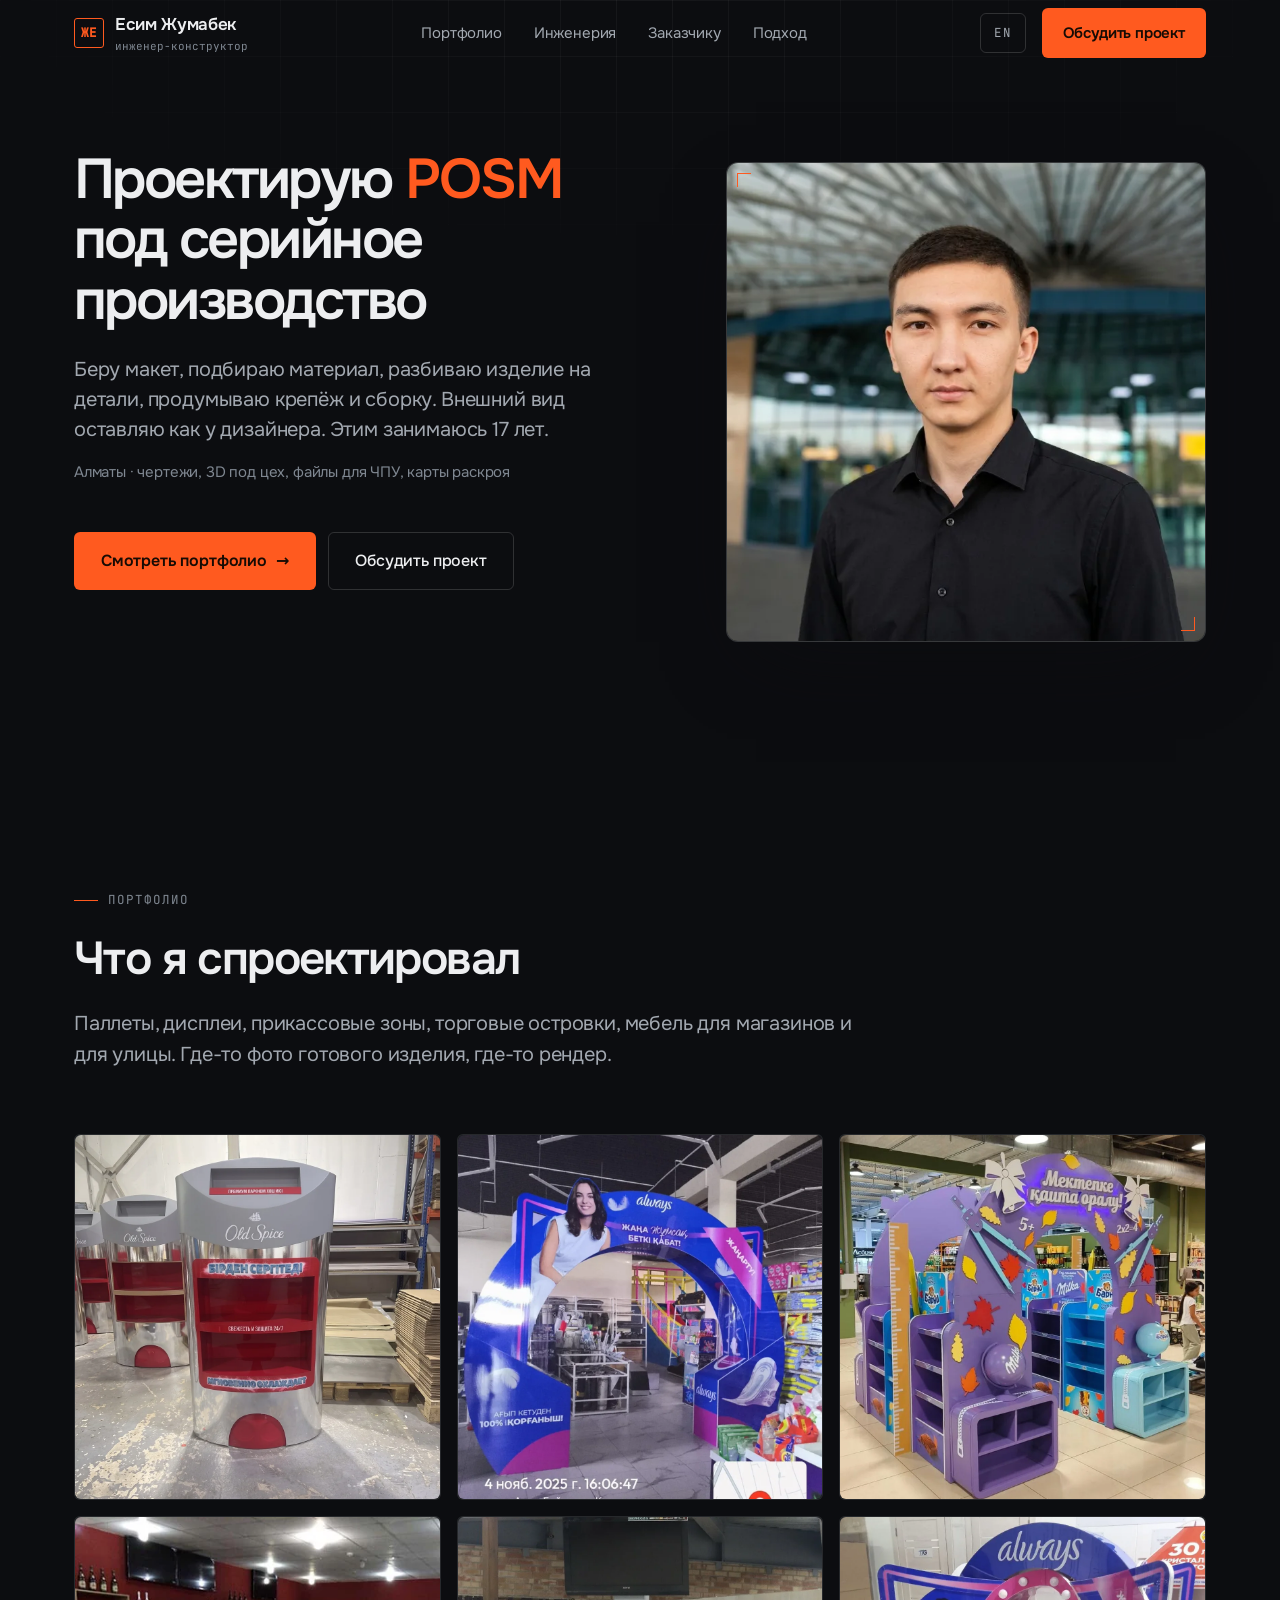
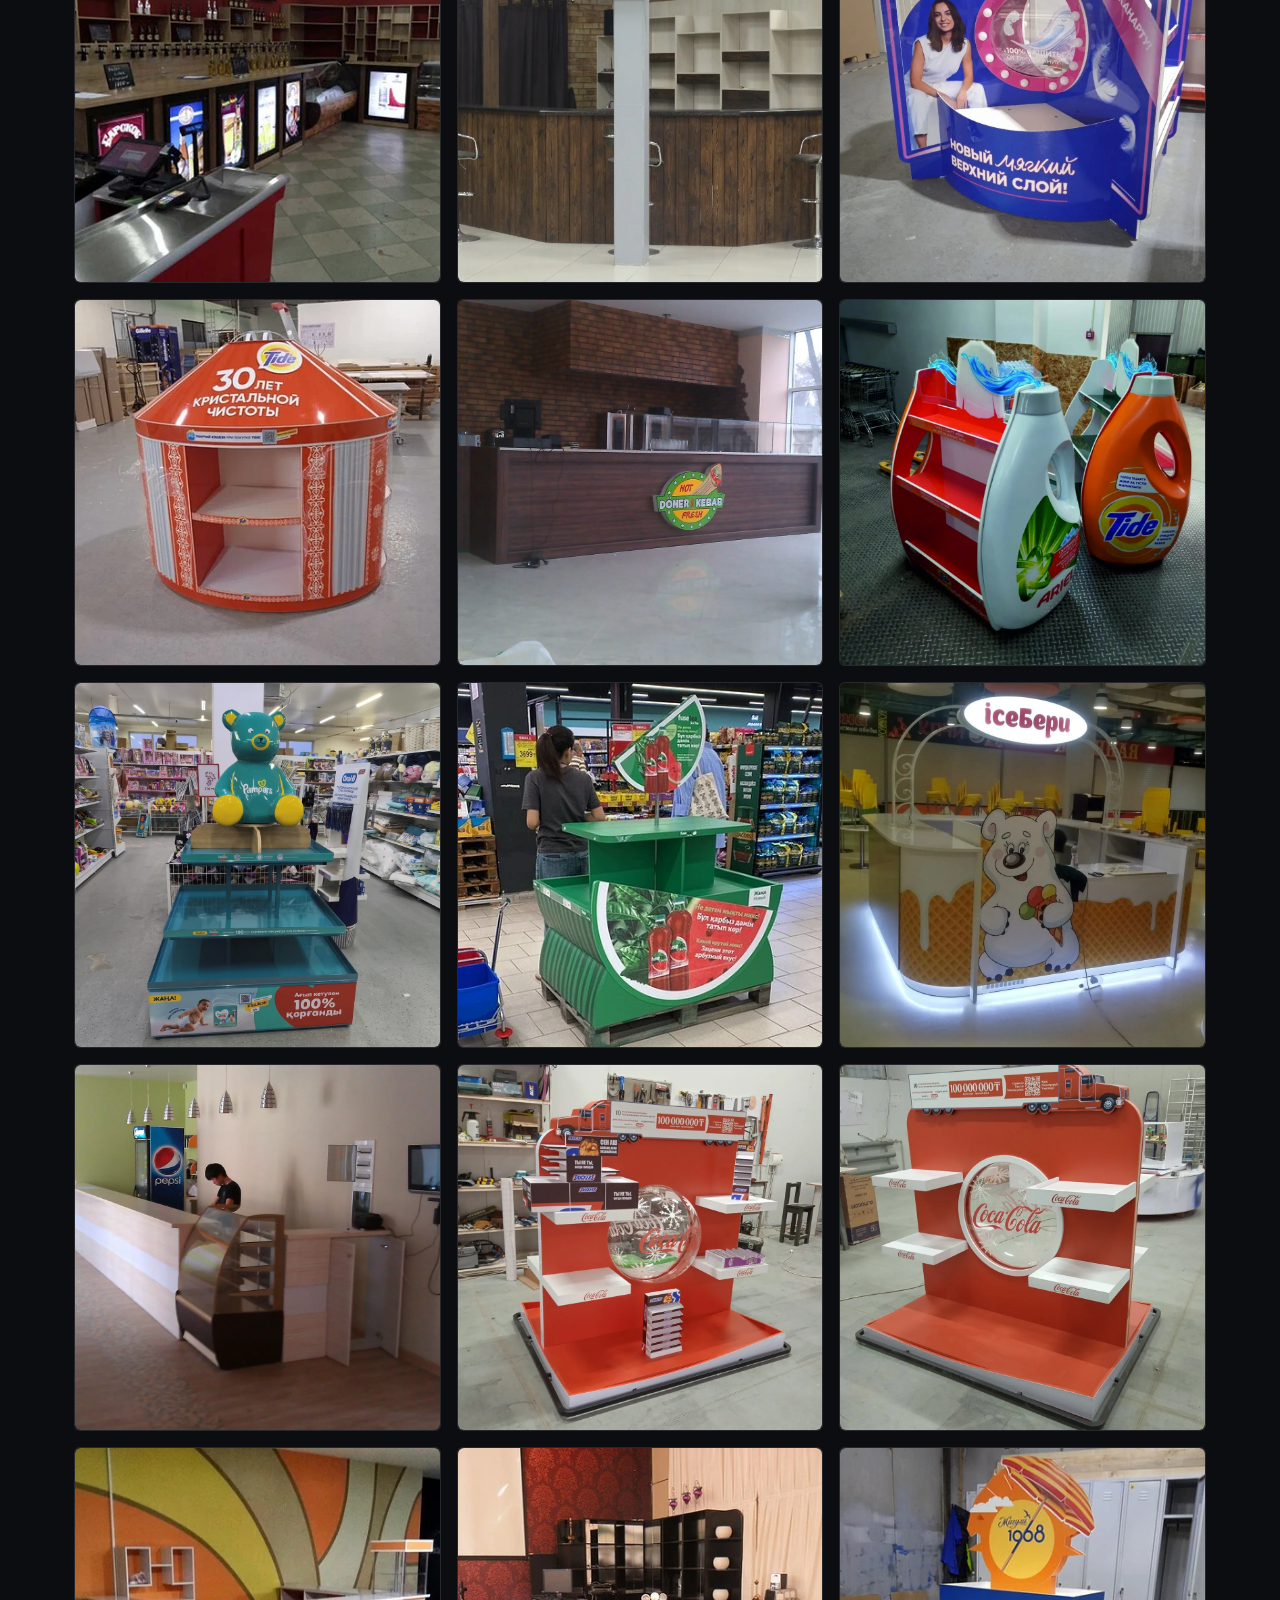
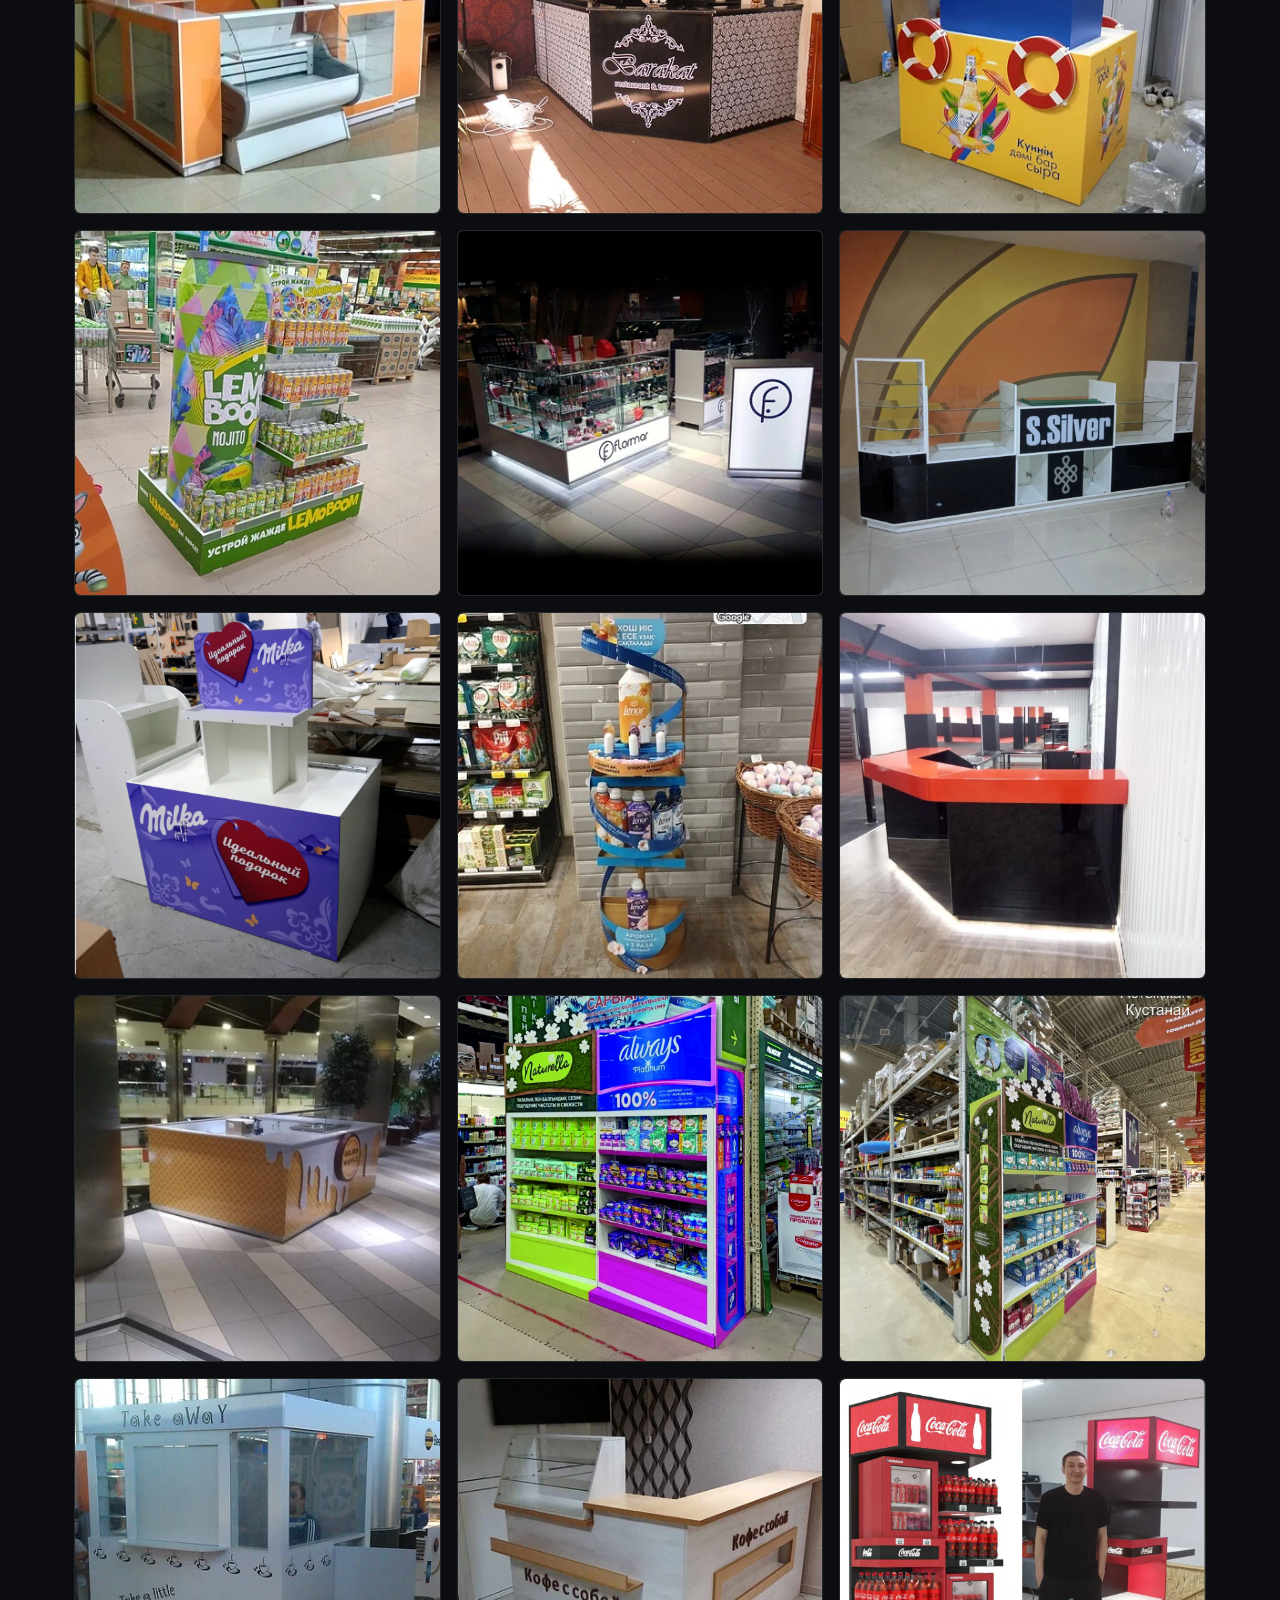
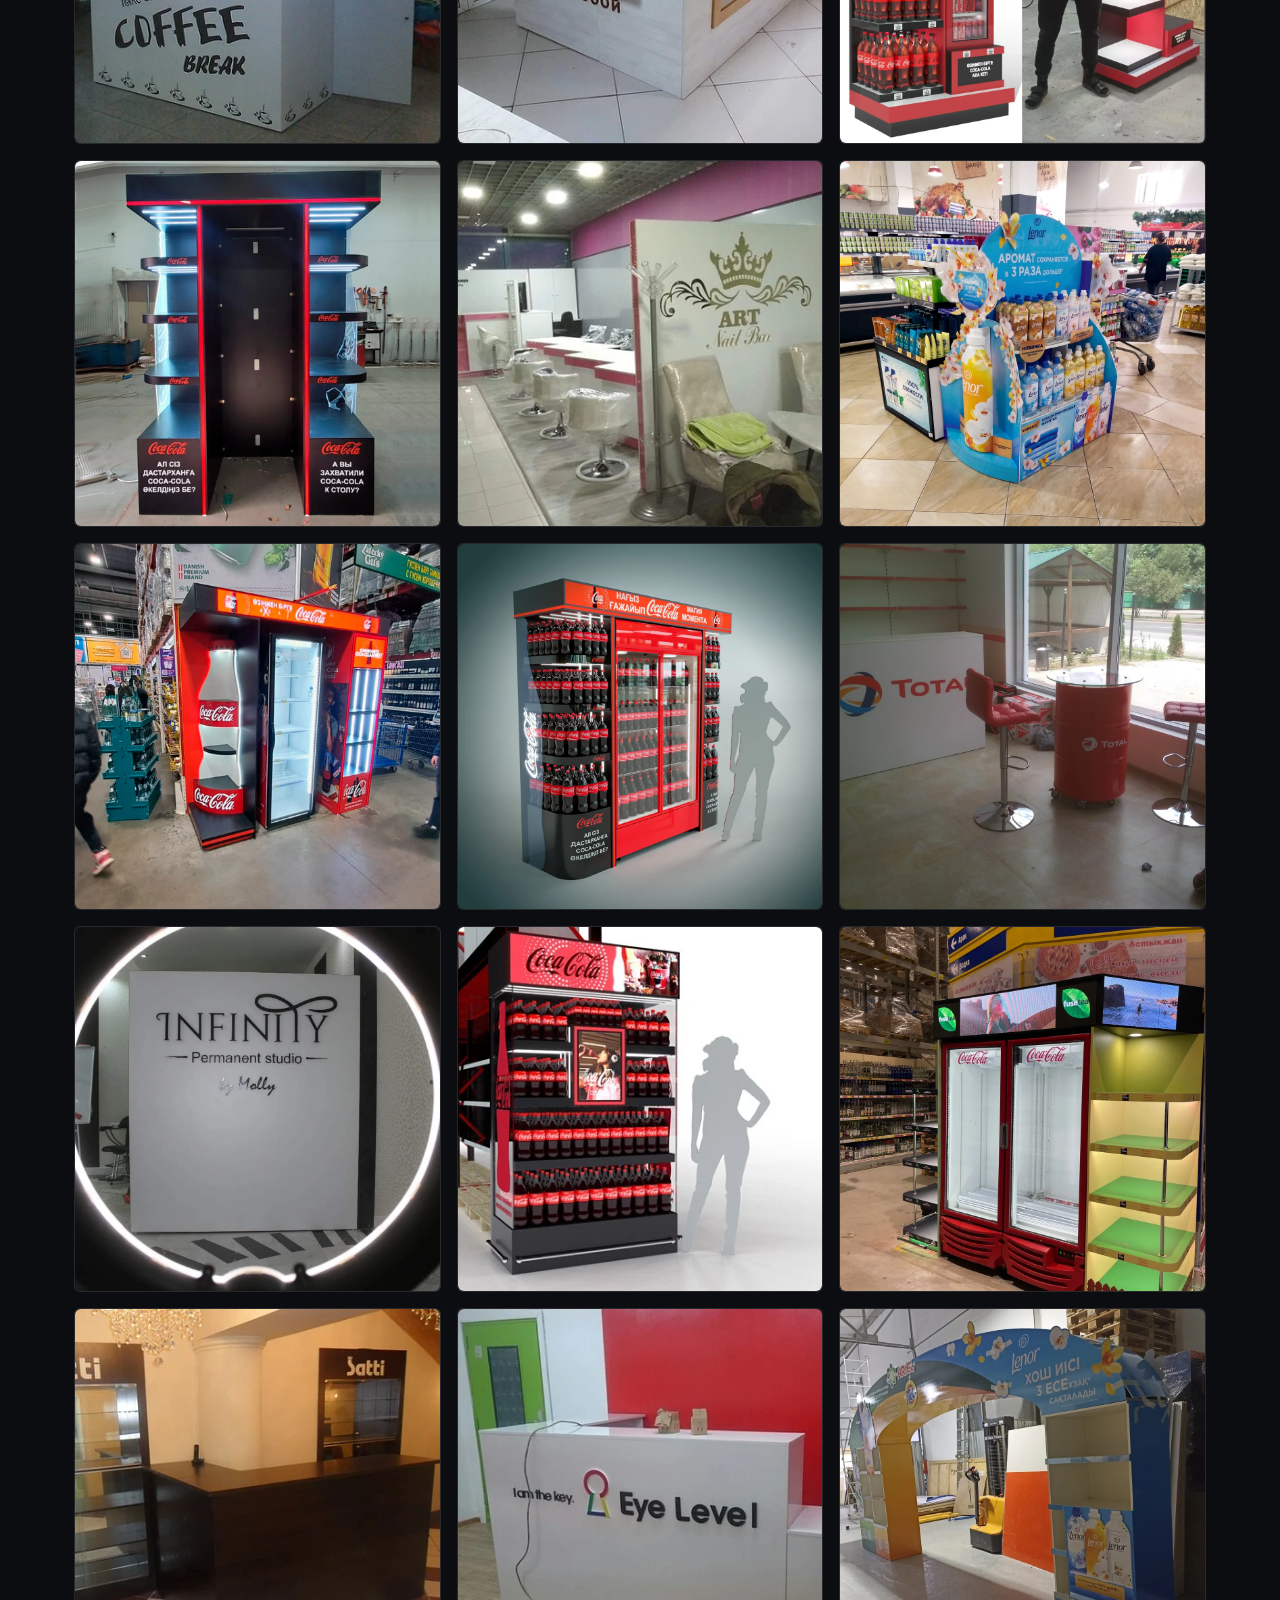
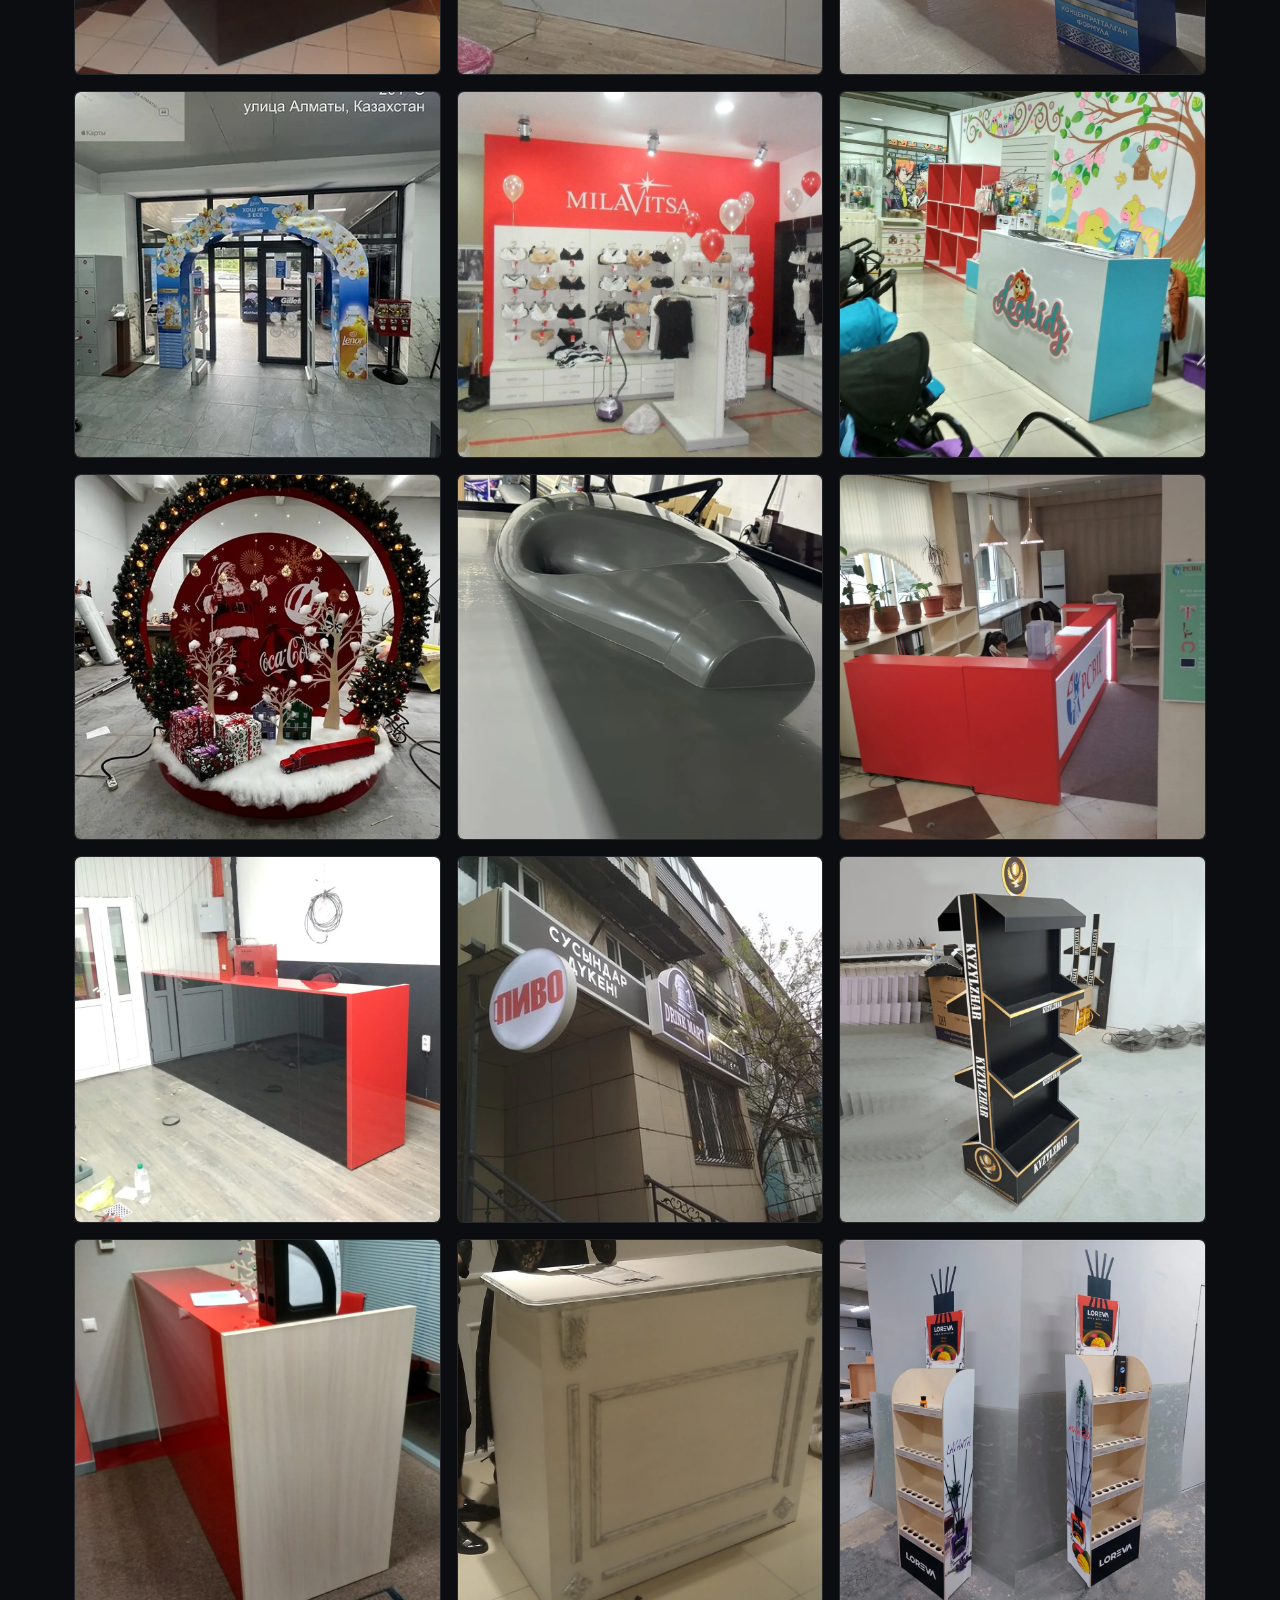
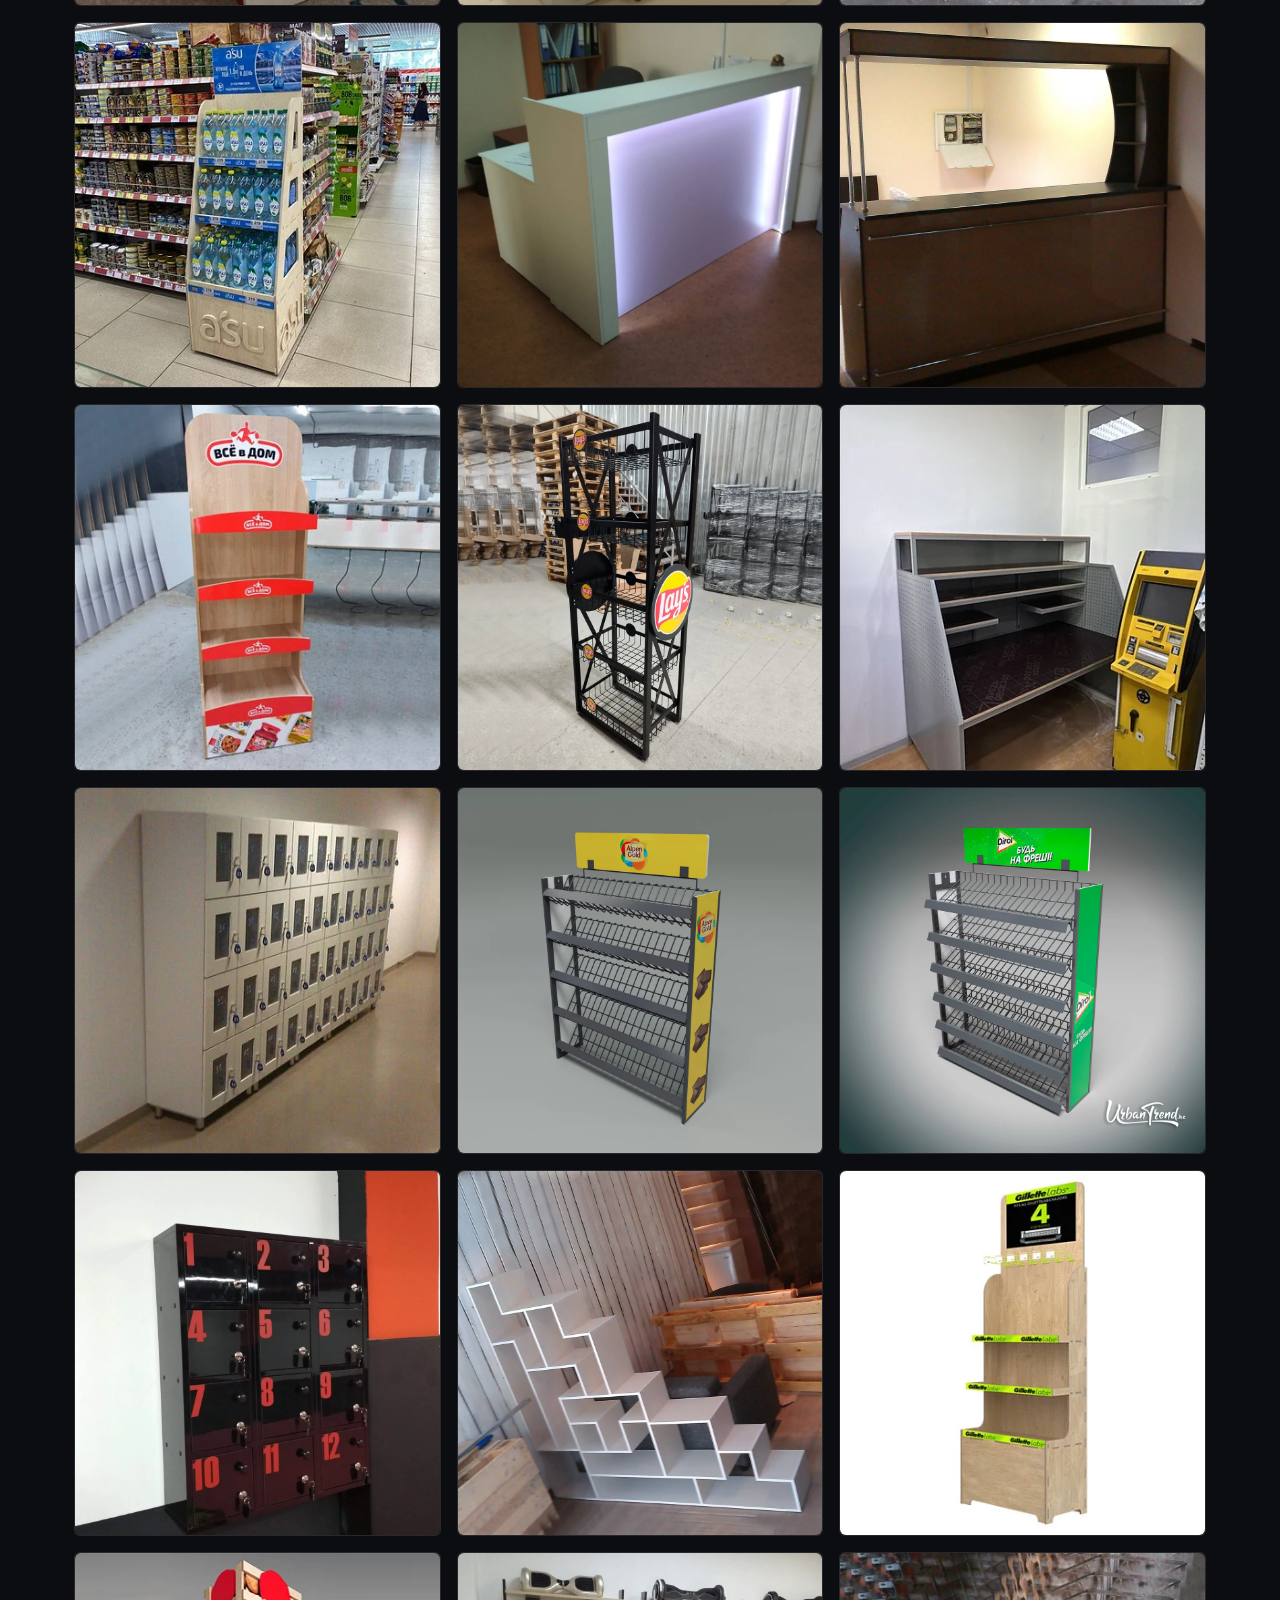
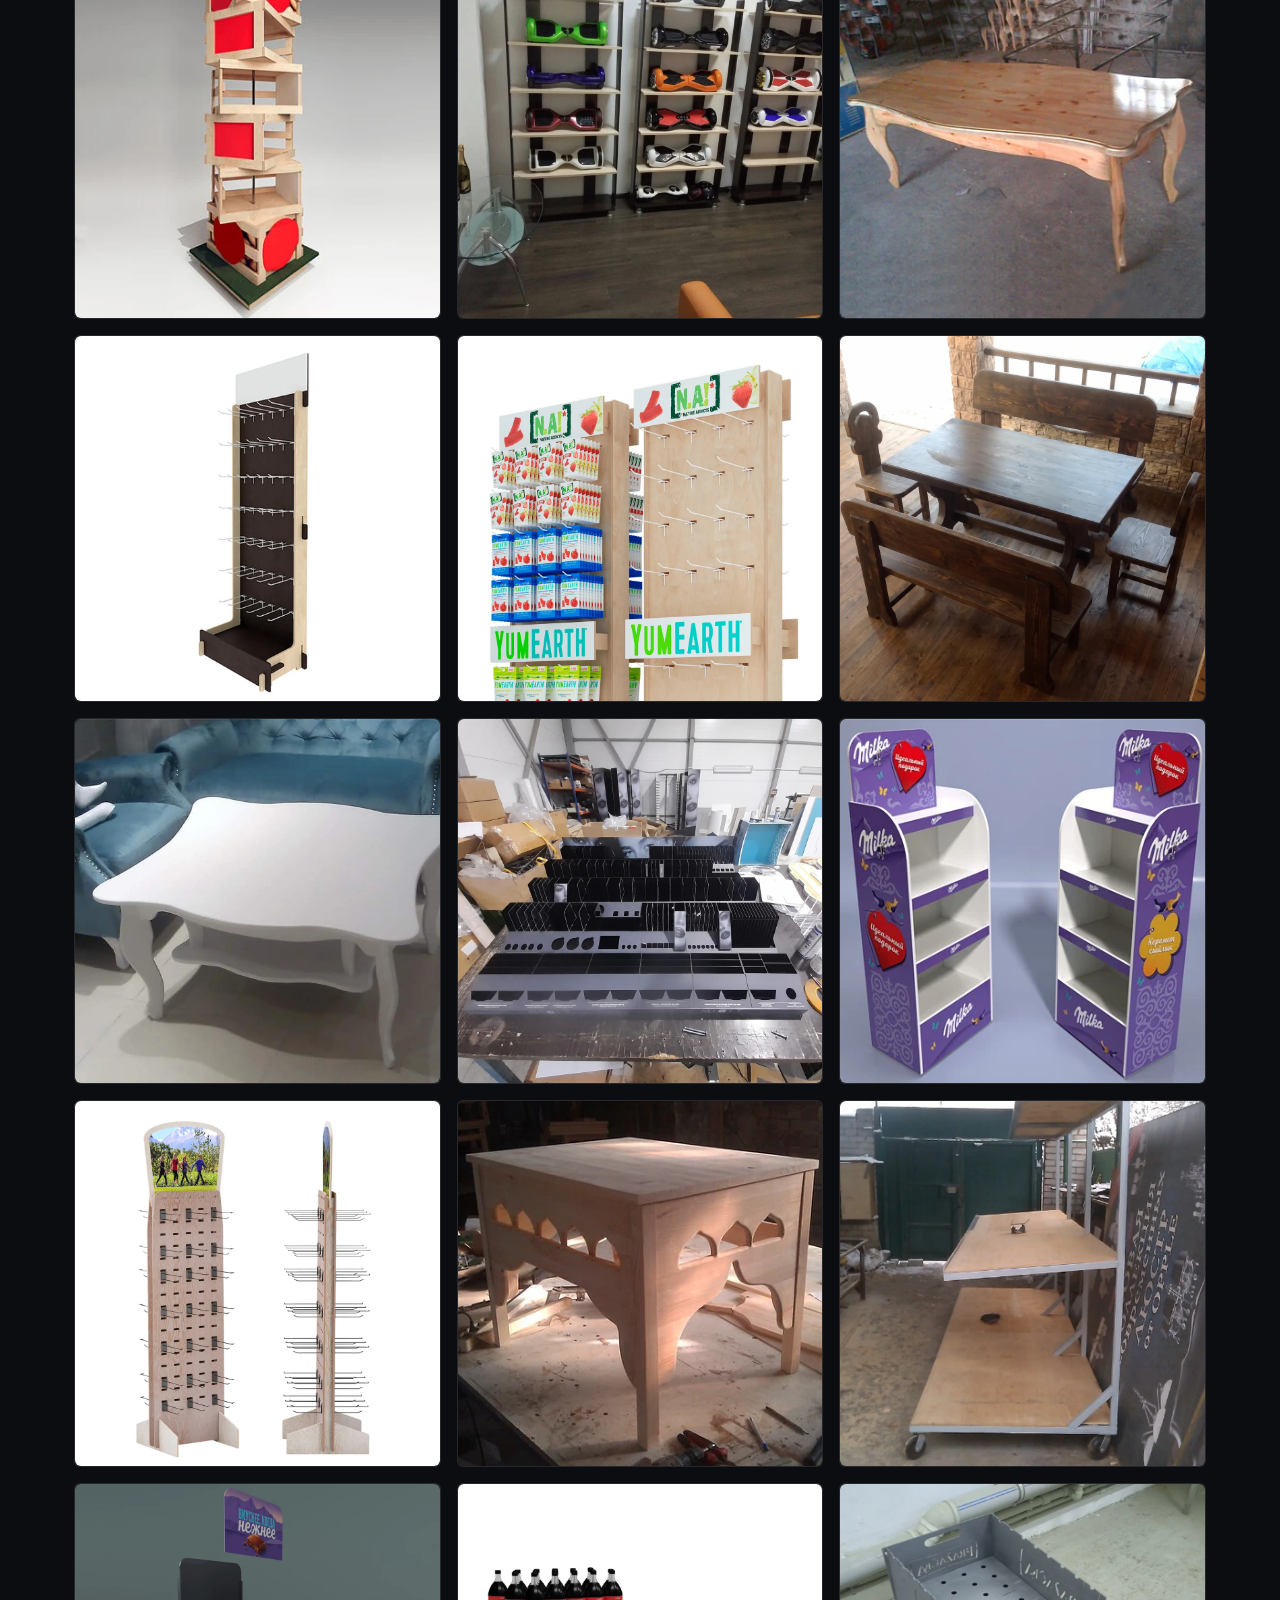
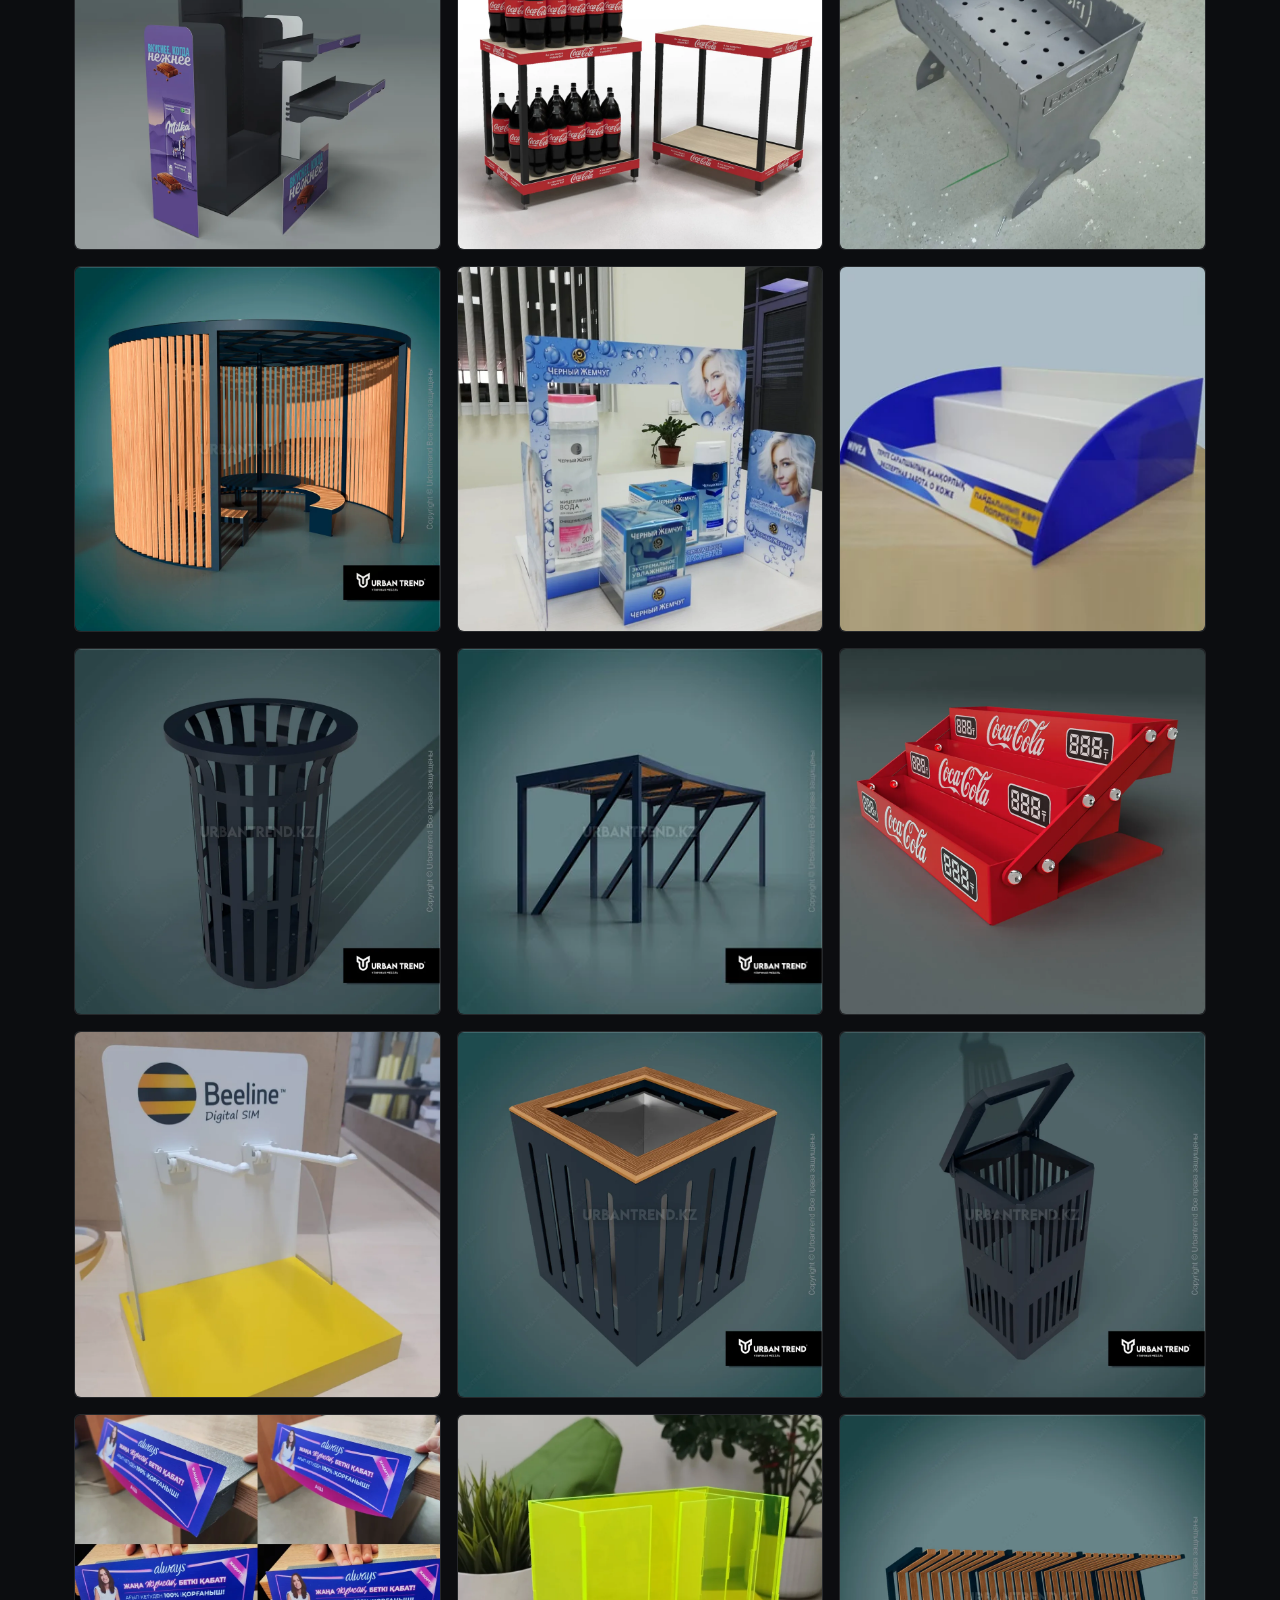
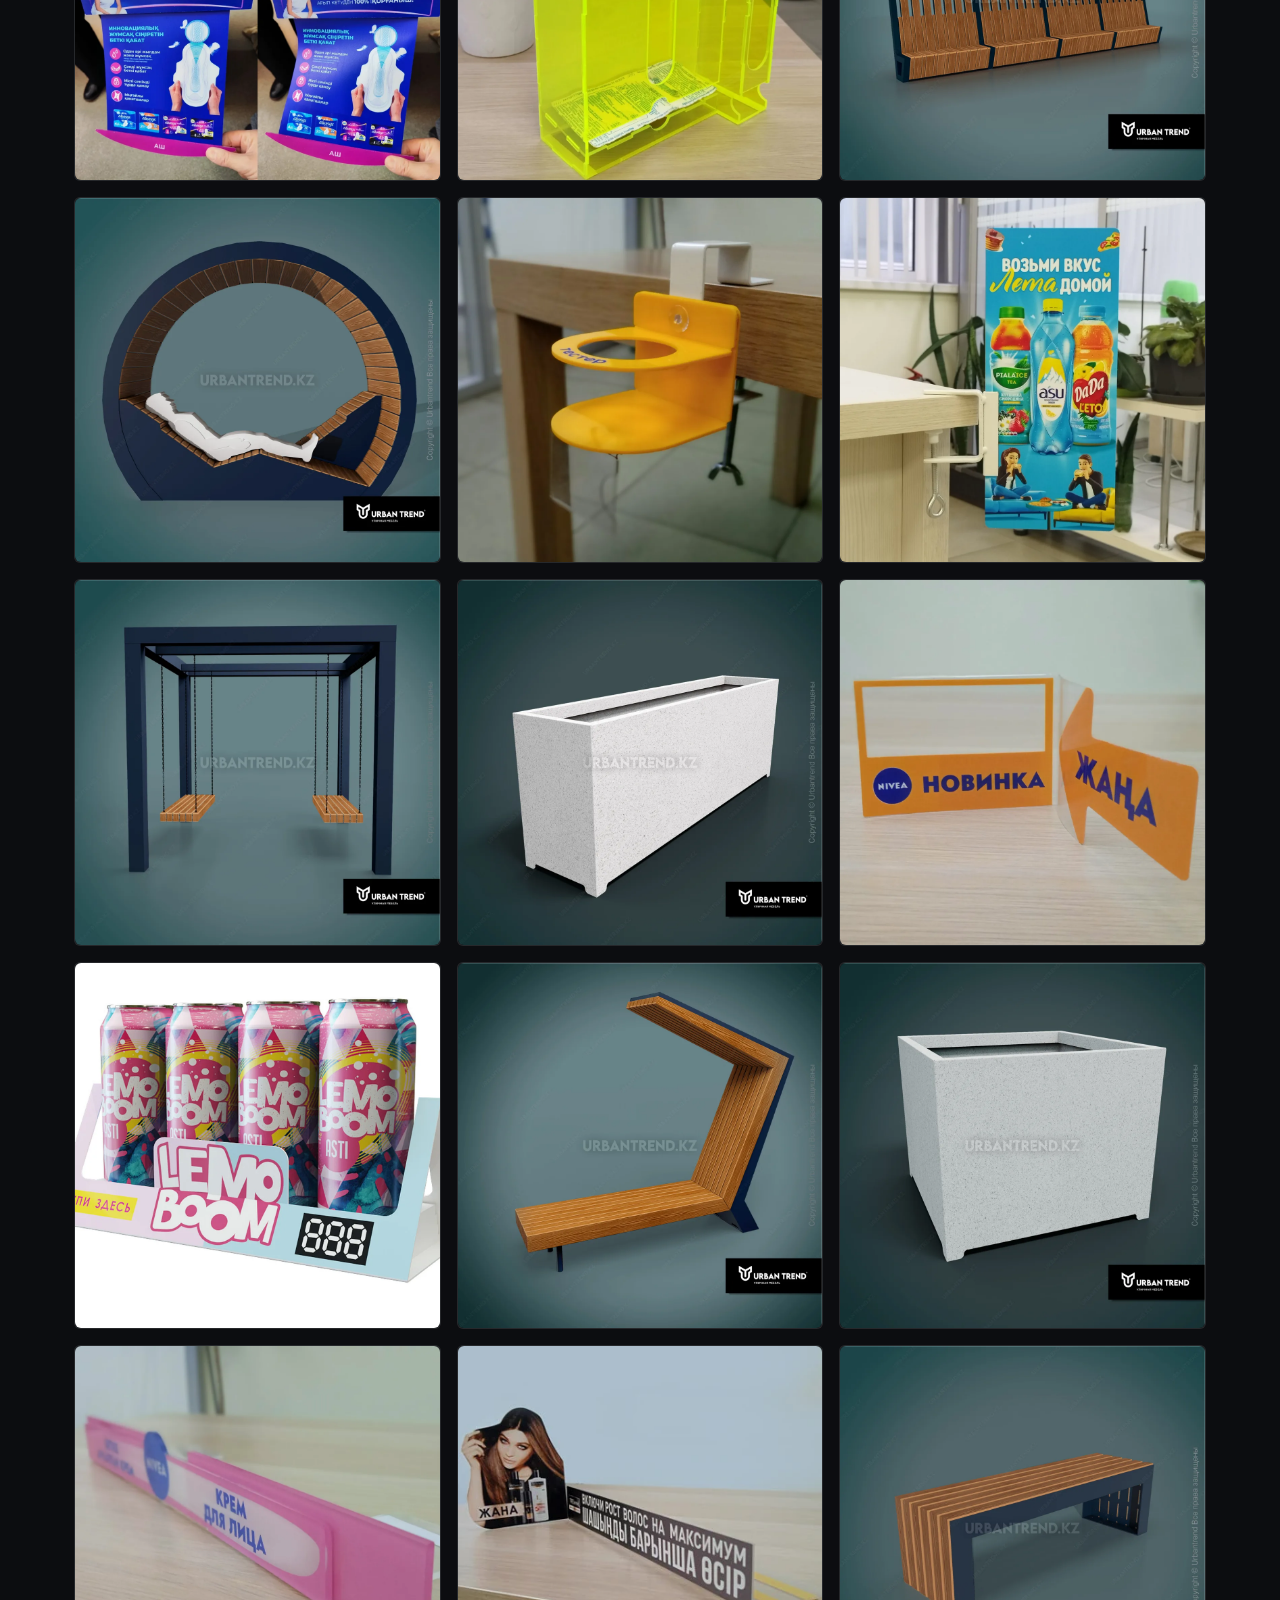
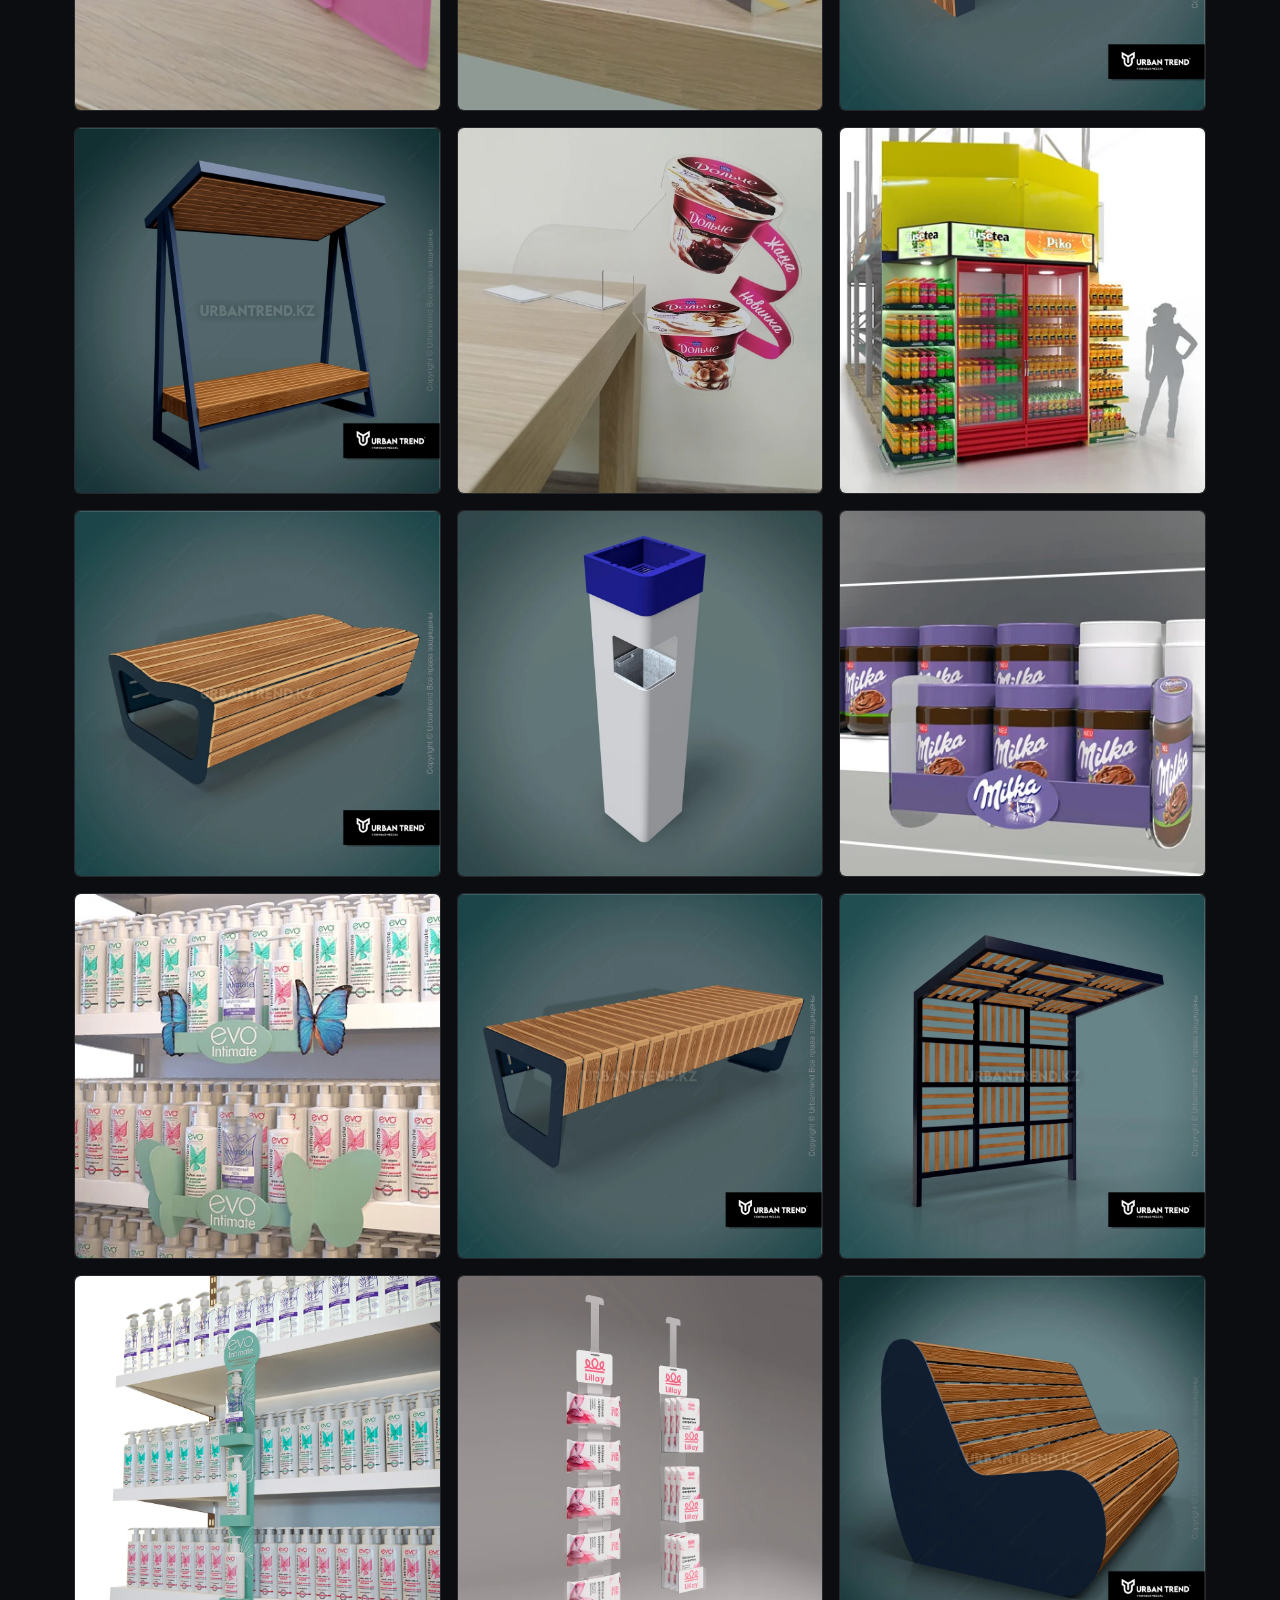
==== commit de5a9f27: "Главная: живой текст первого экрана и портфолио, стаж — счётчиком Первый экран. «Проектирую POSM под" ====
--- a/index.html
+++ b/index.html
@@ -4,11 +4,11 @@
 <meta charset="utf-8">
 <meta name="viewport" content="width=device-width, initial-scale=1, viewport-fit=cover">
 <title>Есим Жумабек — инженерная разработка POSM и торгового оборудования</title>
-<meta name="description" content="Инженерная разработка POSM, дисплеев и торгового оборудования для серийного производства. Конструкторская документация, production-ready 3D, файлы для ЧПУ, оптимизация технологичности. 145 реализованных проектов.">
+<meta name="description" content="Инженерная разработка POSM, дисплеев и торгового оборудования для серийного производства. Конструкторская документация, production-ready 3D, файлы для ЧПУ, оптимизация технологичности.">
 <meta name="theme-color" content="#0c0d10">
 <meta property="og:type" content="website">
 <meta property="og:title" content="Есим Жумабек — инженерная разработка POSM и торгового оборудования">
-<meta property="og:description" content="Сохранить замысел дизайнера — и сделать изделие технологичнее: проще в изготовлении, сборке и логистике. 16+ лет, 145 реализованных проектов.">
+<meta property="og:description" content="Беру макет, подбираю материал, разбиваю изделие на детали, продумываю крепёж и сборку. Внешний вид оставляю как у дизайнера.">
 <meta property="og:locale" content="ru_RU">
 <meta property="og:url" content="https://yessim.pro/">
 <meta property="og:image" content="https://yessim.pro/assets/og.jpg">
@@ -89,15 +89,13 @@
   <div class="wrap">
     <div class="hero-grid">
       <div>
-        <h1 class="rv" data-i="heroH1">Инженерная разработка <span class="hl">POSM</span> и торгового оборудования</h1>
+        <h1 class="rv" data-i="heroH1">Проектирую <span class="hl">POSM</span> под серийное производство</h1>
         <p class="hero-sub rv" data-i="heroSub">
-          Более 16 лет готовлю дисплеи, промо-конструкции и торговое оборудование к серийному
-          производству. Задача в каждом проекте — сохранить замысел дизайнера и сделать изделие
-          технологичнее: проще в изготовлении, сборке и логистике.
+          Беру макет, подбираю материал, разбиваю изделие на детали, продумываю крепёж и сборку.
+          Внешний вид оставляю как у&nbsp;дизайнера. Этим занимаюсь <span data-years>17&nbsp;лет</span>.
         </p>
         <p class="hero-sig rv" data-i="heroSig">
-          Инженер-конструктор POSM в Алматы (Казахстан). Конструкторская документация
-          и подготовка торгового оборудования к серийному производству.
+          Алматы · чертежи, 3D под цех, файлы для ЧПУ, карты раскроя
         </p>
         <div class="hero-cta rv">
           <a href="#works" class="btn btn-1 btn-lg"><span data-i="heroCta1">Смотреть портфолио</span> <span class="arw">→</span></a>
@@ -119,11 +117,10 @@
   <div class="wrap">
     <div class="sec-head rv">
       <div class="eyebrow" data-i="worksEyebrow">Портфолио</div>
-      <h2><span class="counter" id="worksCounter" data-target="145">145</span> <span data-i="worksH2">реализованных проектов</span></h2>
+      <h2 data-i="worksH2">Что я спроектировал</h2>
       <p class="lead" style="margin-top:24px" data-i="worksLead">
-        Паллетные дисплеи, промо-стойки, прикассовые зоны, брендированное торговое оборудование,
-        shop-in-shop и городская мебель. За каждым изделием в галерее — конструкторская
-        документация, по которой оно изготовлено.
+        Паллеты, дисплеи, прикассовые зоны, торговые островки, мебель для магазинов и для улицы.
+        Где-то фото готового изделия, где-то рендер.
       </p>
     </div>
     <div id="cases-block" hidden>
@@ -250,13 +247,13 @@
 
 window.PAGE_I18N_EN = {
   ...SHARED_I18N_EN,
-  heroH1:'Engineering for <span class="hl">POSM</span> and retail equipment',
-  heroSub:'For over 16 years I have been preparing displays, promo stands and retail equipment for serial production. The goal in every project: preserve the designer\'s intent while making the product easier to manufacture, assemble and ship.',
+  heroH1:'I engineer <span class="hl">POSM</span> for volume production',
+  heroSub:'I take the design, pick the materials, break it down into parts and work out the fasteners and assembly. I keep the look the way the designer made it. I\'ve been doing this for <span data-years>17&nbsp;years</span>.',
   heroCta1:'View portfolio', heroCta2:'Discuss a project',
-  heroSig:'POSM design engineer in Almaty, Kazakhstan. Engineering documentation and preparation of retail equipment for serial production.',
+  heroSig:'Almaty · drawings, 3D for the shop floor, CNC files, cutting layouts',
   manifest:'A beautiful design is half the work. Engineering begins where a product becomes <span class="hl">easier to manufacture</span>, faster to assemble and cheaper to produce at volume, without changing how it looks.',
-  worksEyebrow:'Portfolio', worksH2:'projects delivered',
-  worksLead:'Pallet displays, promo stands, checkout zones, branded retail fixtures, shop-in-shop and street furniture. Behind every item in this gallery is the engineering documentation it was manufactured from.',
+  worksEyebrow:'Portfolio', worksH2:'What I\'ve engineered',
+  worksLead:'Pallet displays, display stands, checkout zones, retail islands, shop and street furniture. Some are photos of the finished piece, some are renders.',
   worksVidH3:'Video', worksVidLead:'Production on the shop floor and client feedback on completed projects.',
   casesH3:'Selected case studies',
   casesNote:'Full portfolio — <a href="https://wa.me/77775774405" target="_blank" rel="noopener">on request</a>.'
@@ -310,29 +307,6 @@
     <span class="gcard-img"><img src="assets/work/covers/${w[0]}.webp" alt="${esc(w[1])}" loading="${i<6?'eager':'lazy'}" width="1080" height="1080"></span>
     <span class="gcard-info"><b>${esc(w[1])}</b></span>
   </button>`).join('');
-
-/* счётчик 0 → 145 */
-(function(){
-  const el=document.getElementById('worksCounter');
-  if(!el)return;
-  const target=parseInt(el.dataset.target,10);
-  const reduce=matchMedia('(prefers-reduced-motion: reduce)').matches;
-  if(reduce)return;
-  const cio=new IntersectionObserver(ents=>{
-    ents.forEach(en=>{
-      if(!en.isIntersecting)return;
-      cio.unobserve(en.target);
-      const dur=1400, start=performance.now();
-      const ease=t=>1-Math.pow(1-t,3);
-      (function frame(now){
-        const p=Math.min((now-start)/dur,1);
-        el.textContent=Math.round(ease(p)*target);
-        if(p<1)requestAnimationFrame(frame);
-      })(start);
-    });
-  },{threshold:.6});
-  cio.observe(el);
-})();
 
 /* лайтбокс */
 const lb=document.getElementById('lb'),lbImg=document.getElementById('lb-img'),lbCap=document.getElementById('lb-cap'),lbCount=document.getElementById('lb-count');
--- a/style.css
+++ b/style.css
@@ -94,7 +94,6 @@
 h2{font-size:clamp(28px,4vw,46px)}
 h3{font-size:19px;letter-spacing:-.02em;line-height:1.3}
 .lead{font-size:clamp(17px,2vw,20px);color:var(--fg-2);line-height:1.55;max-width:64ch}
-.counter{font-variant-numeric:tabular-nums;color:var(--accent)}
 
 /* ── манифест: главная мысль сайта одной полосой ── */
 .manifest{border-top:1px solid var(--line);border-bottom:1px solid var(--line);padding:var(--s8) 0}
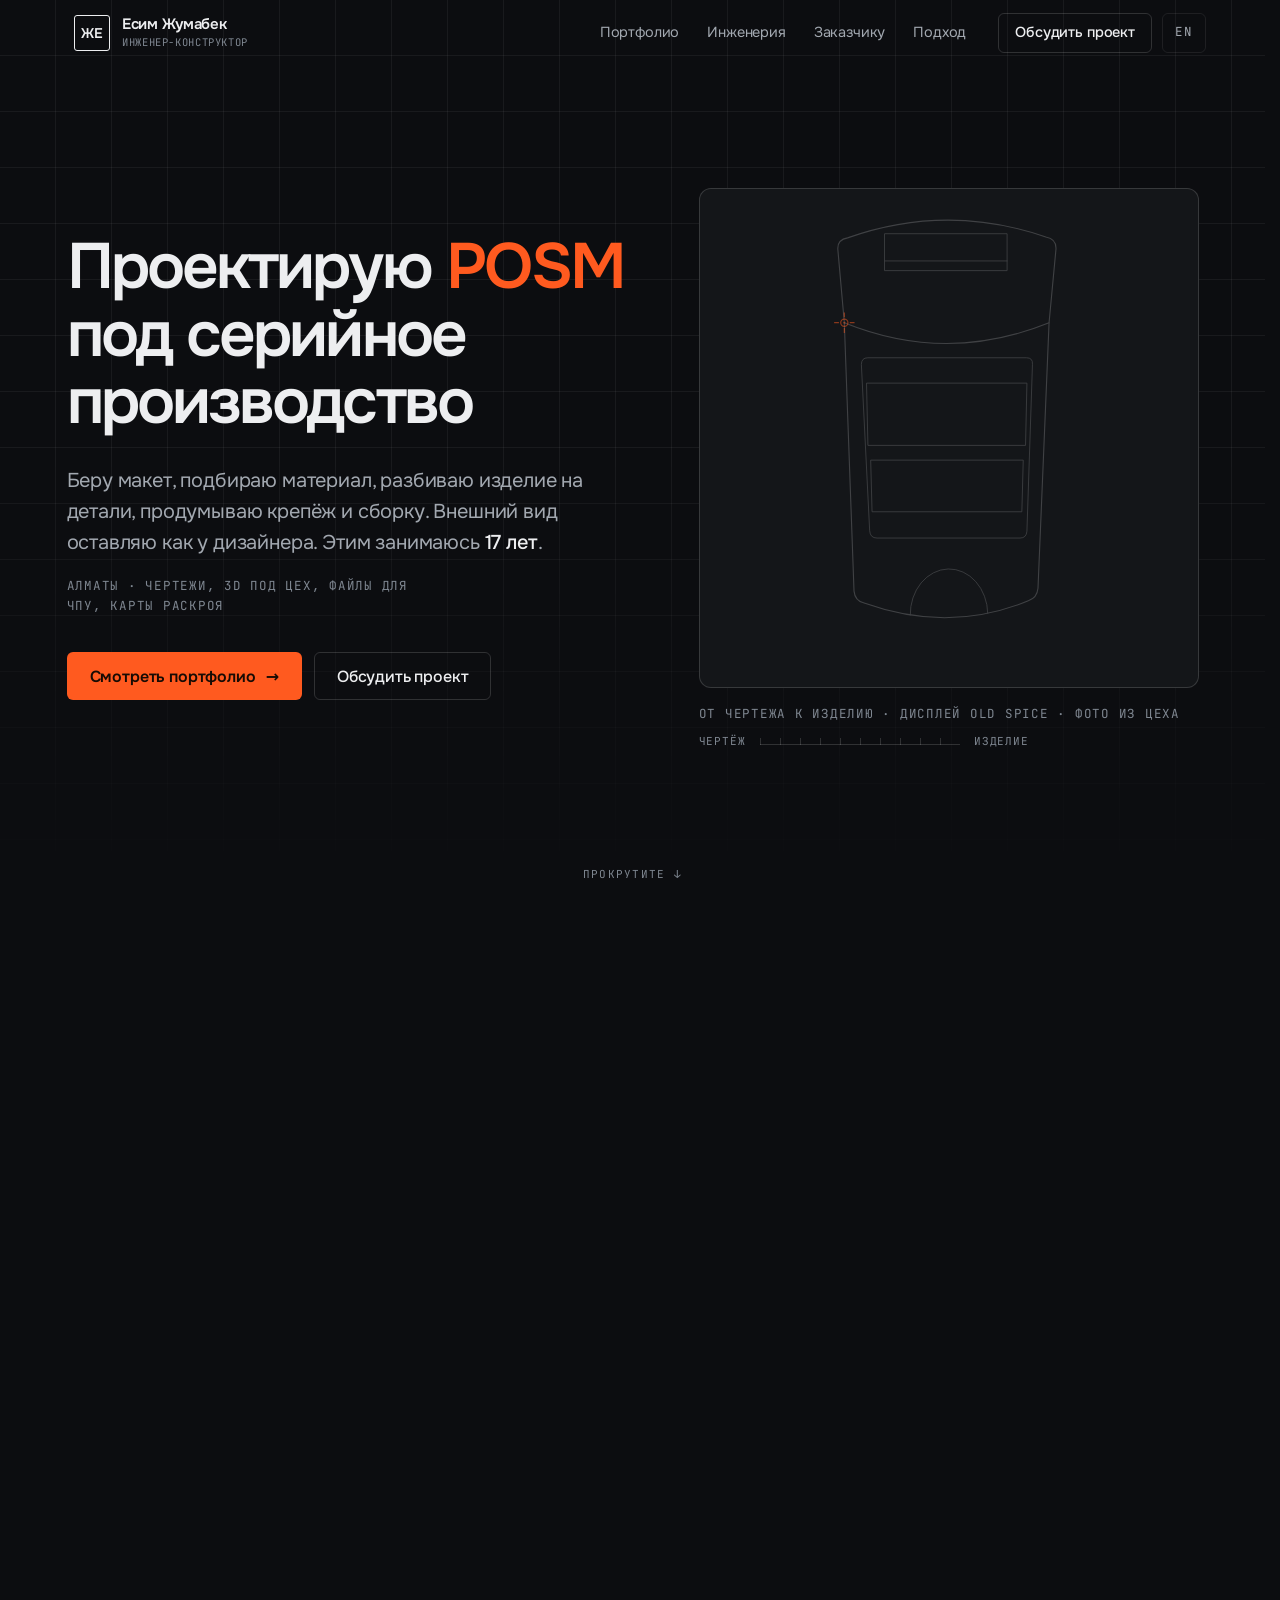
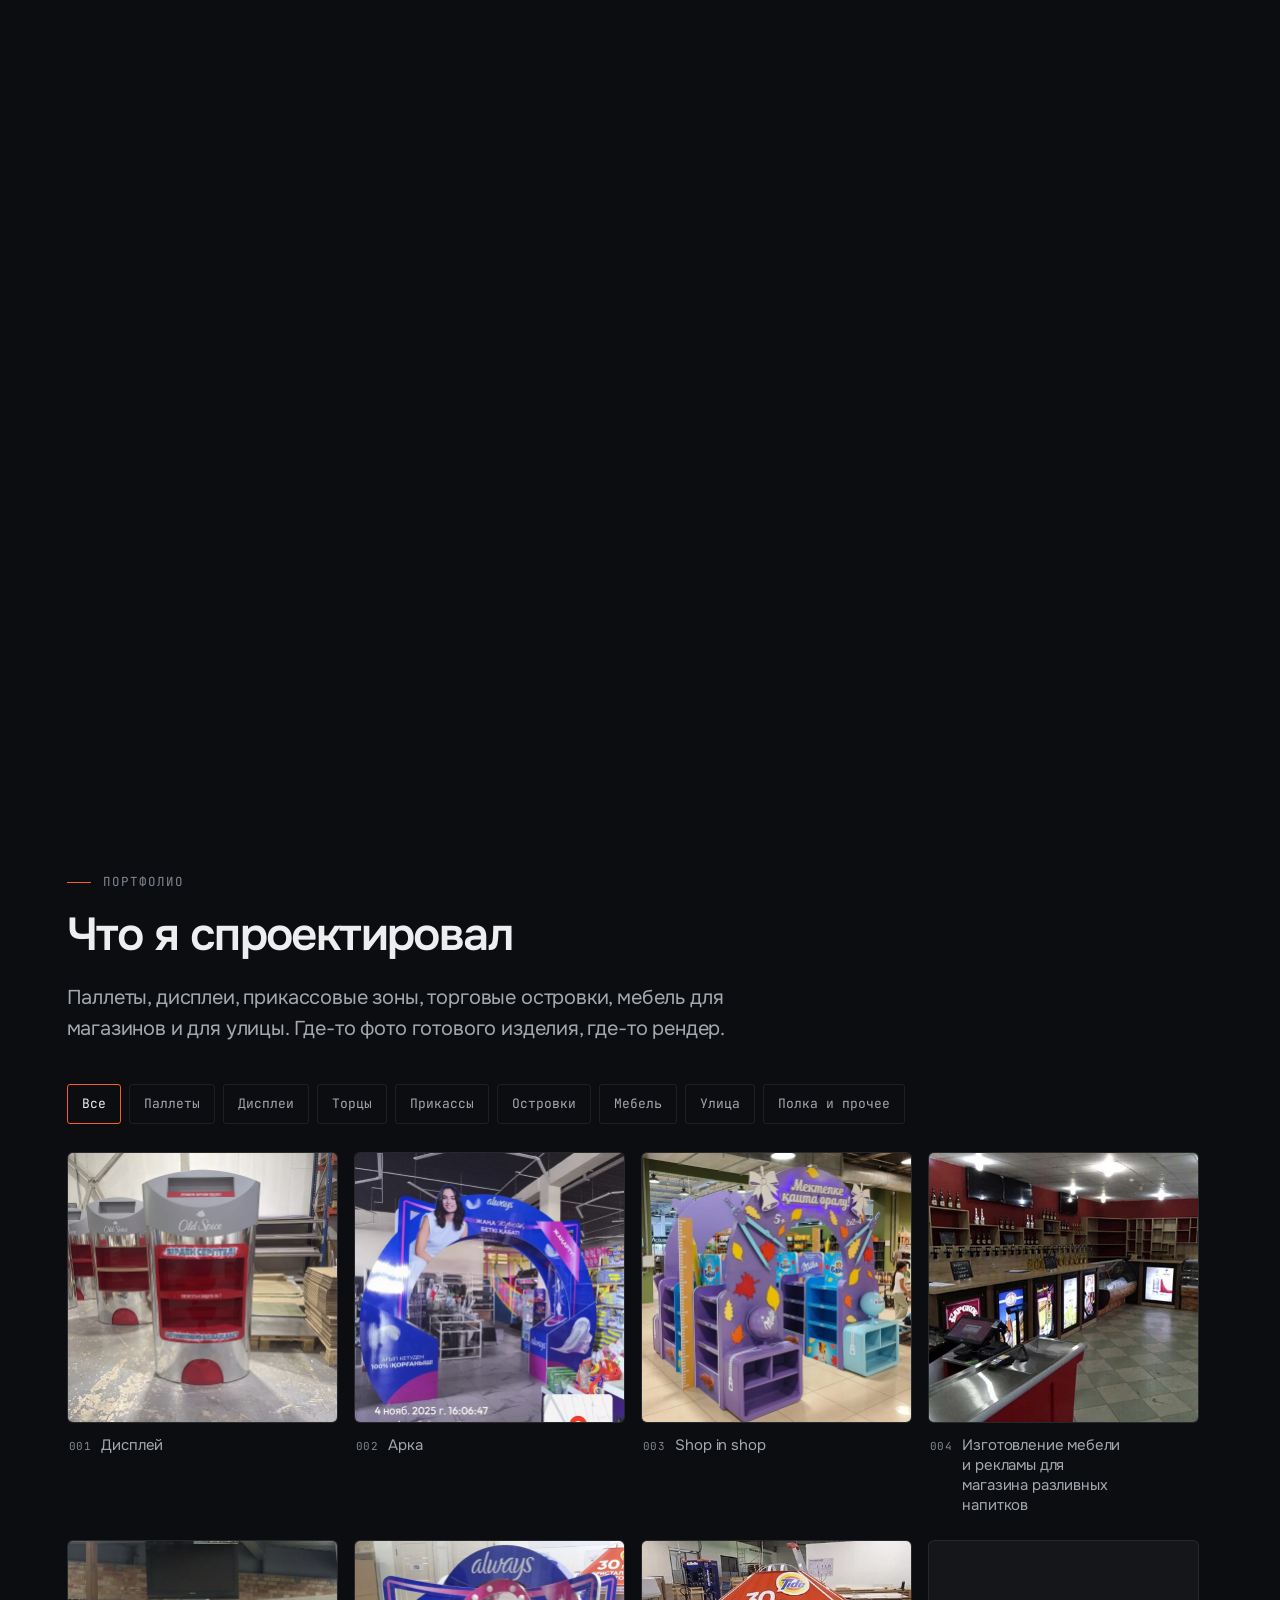
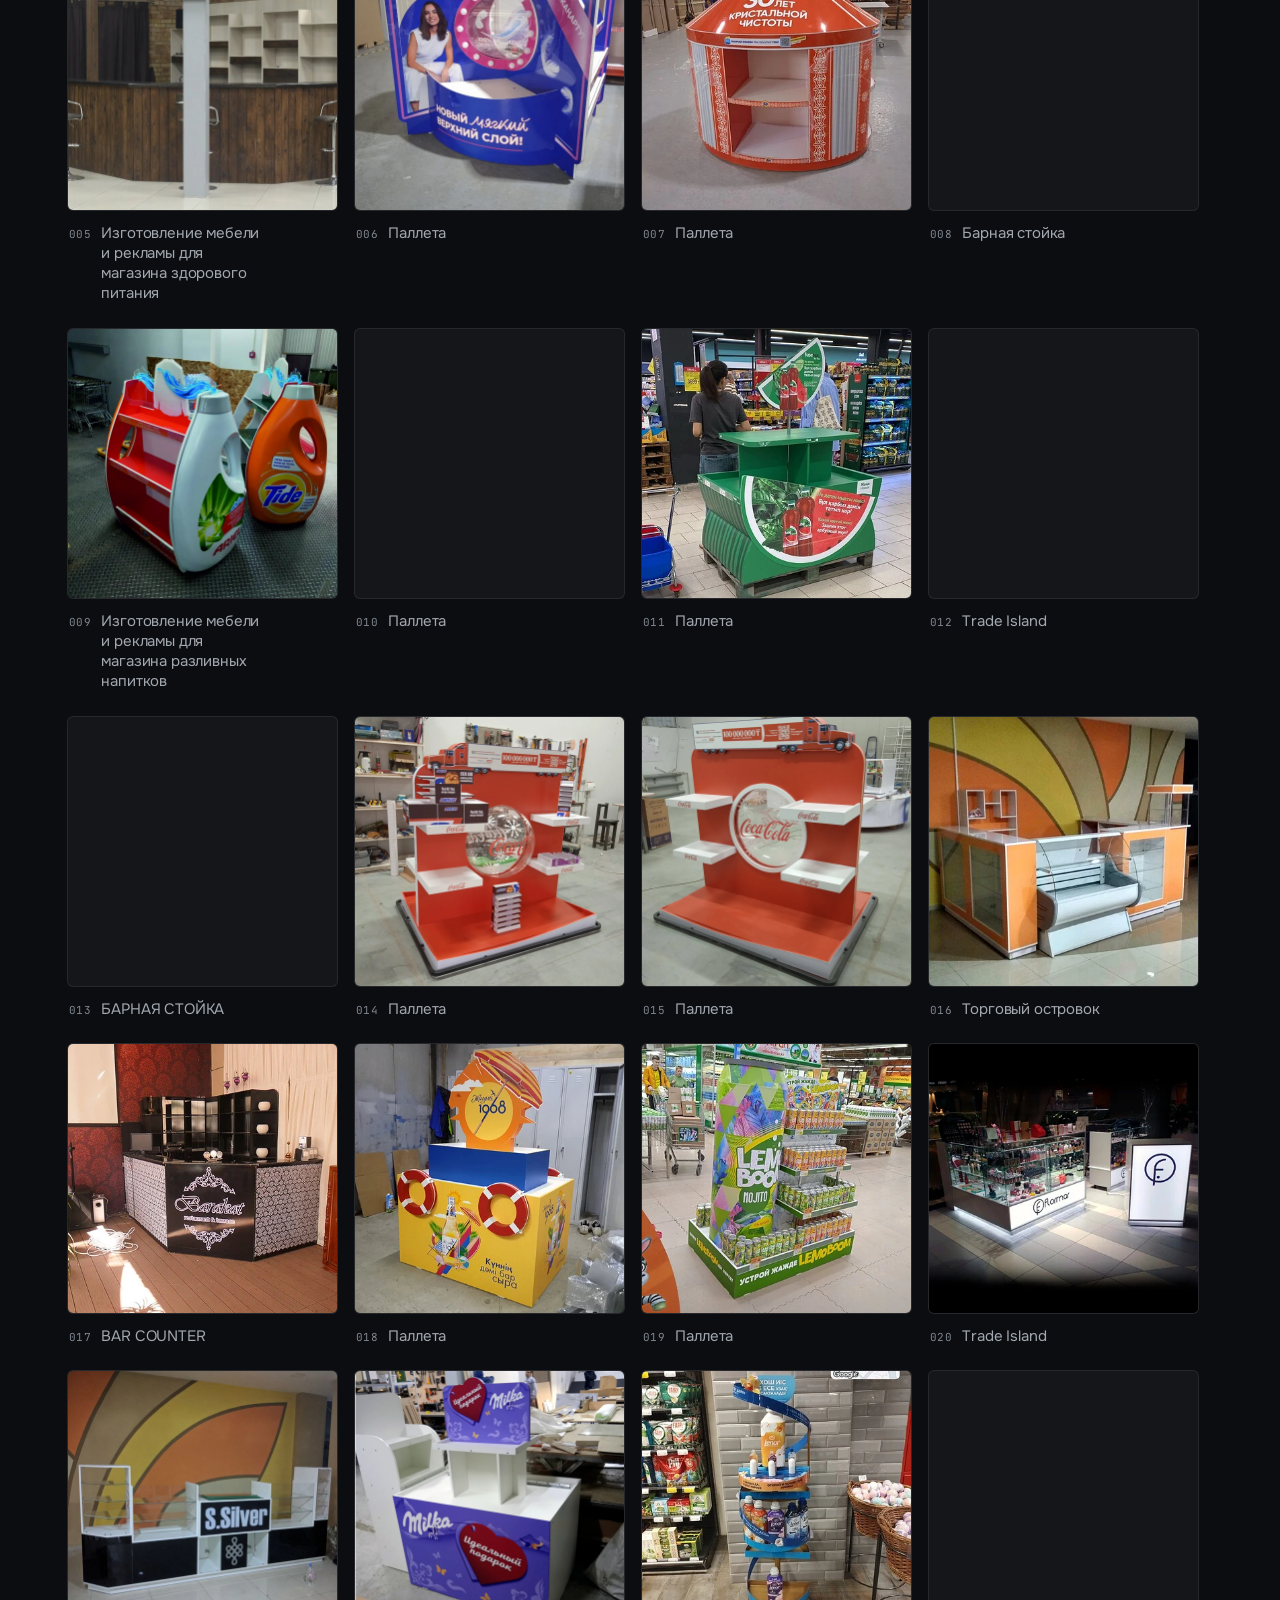
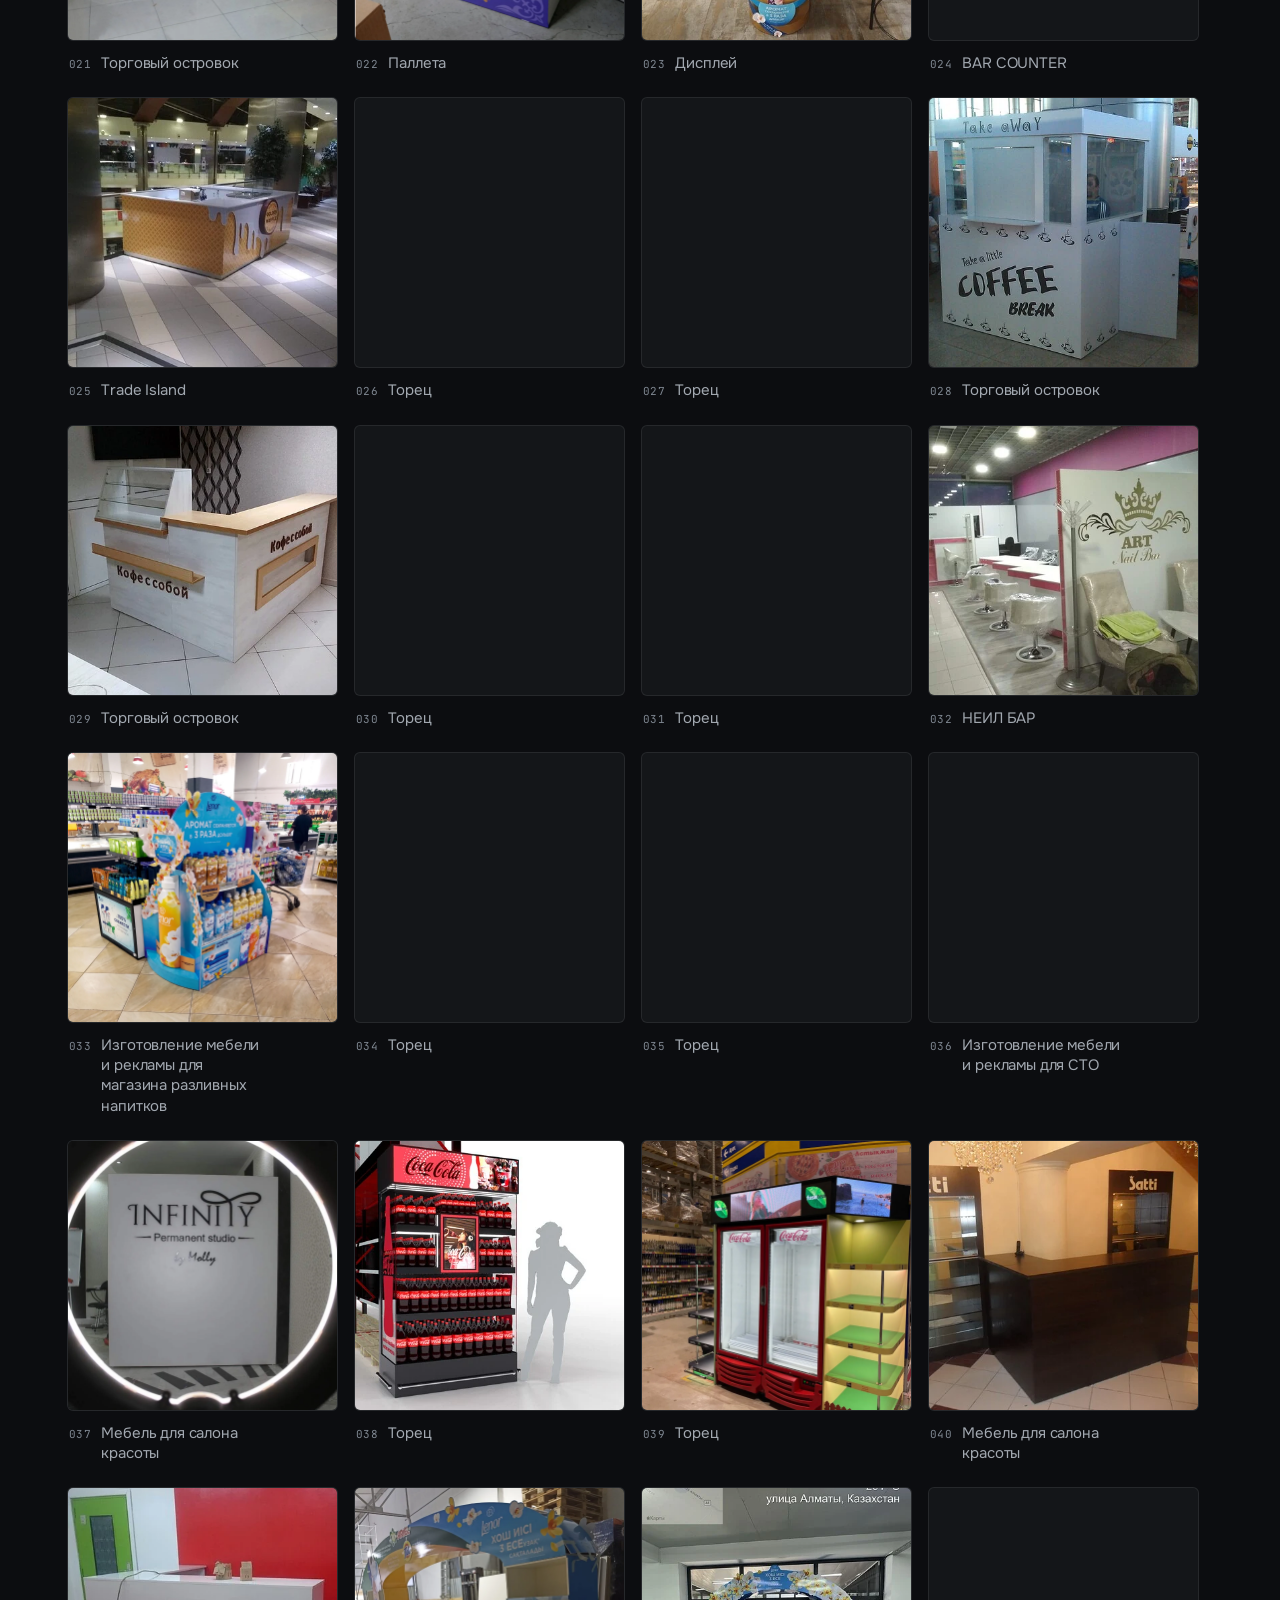
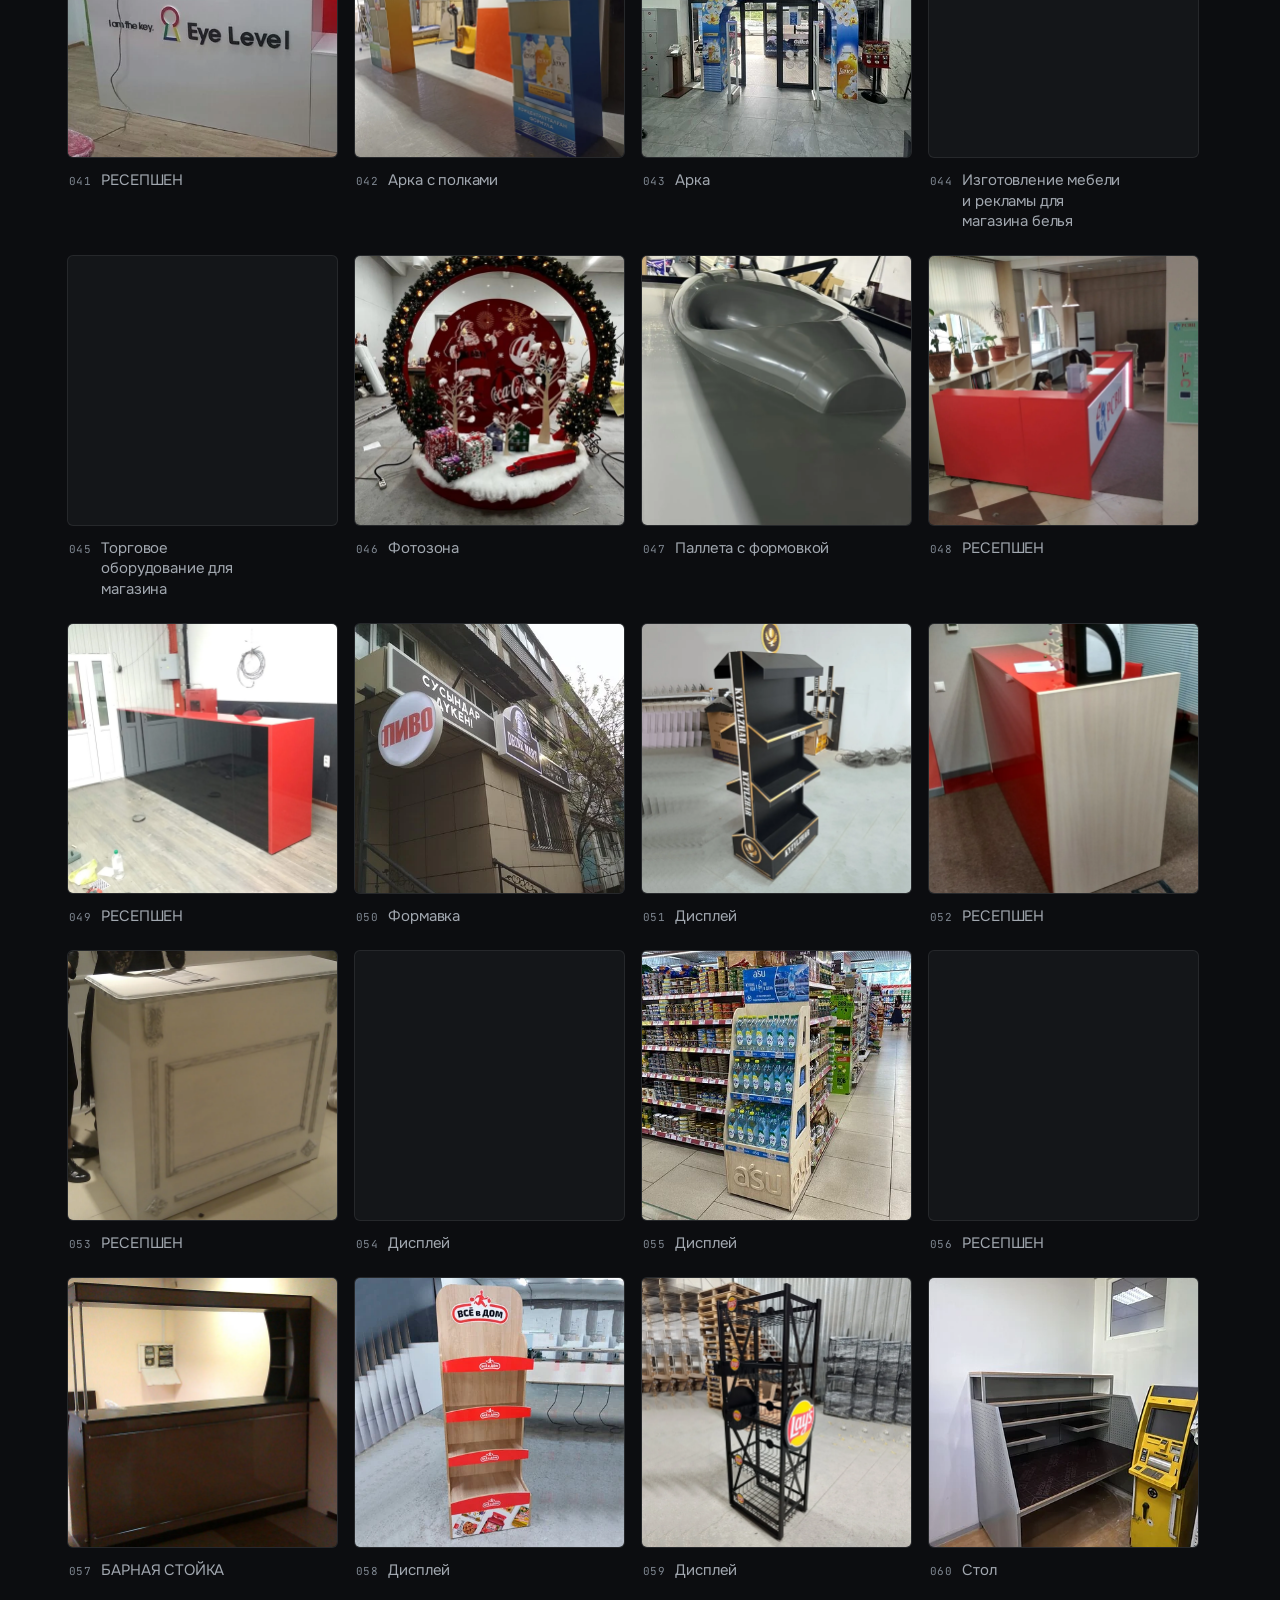
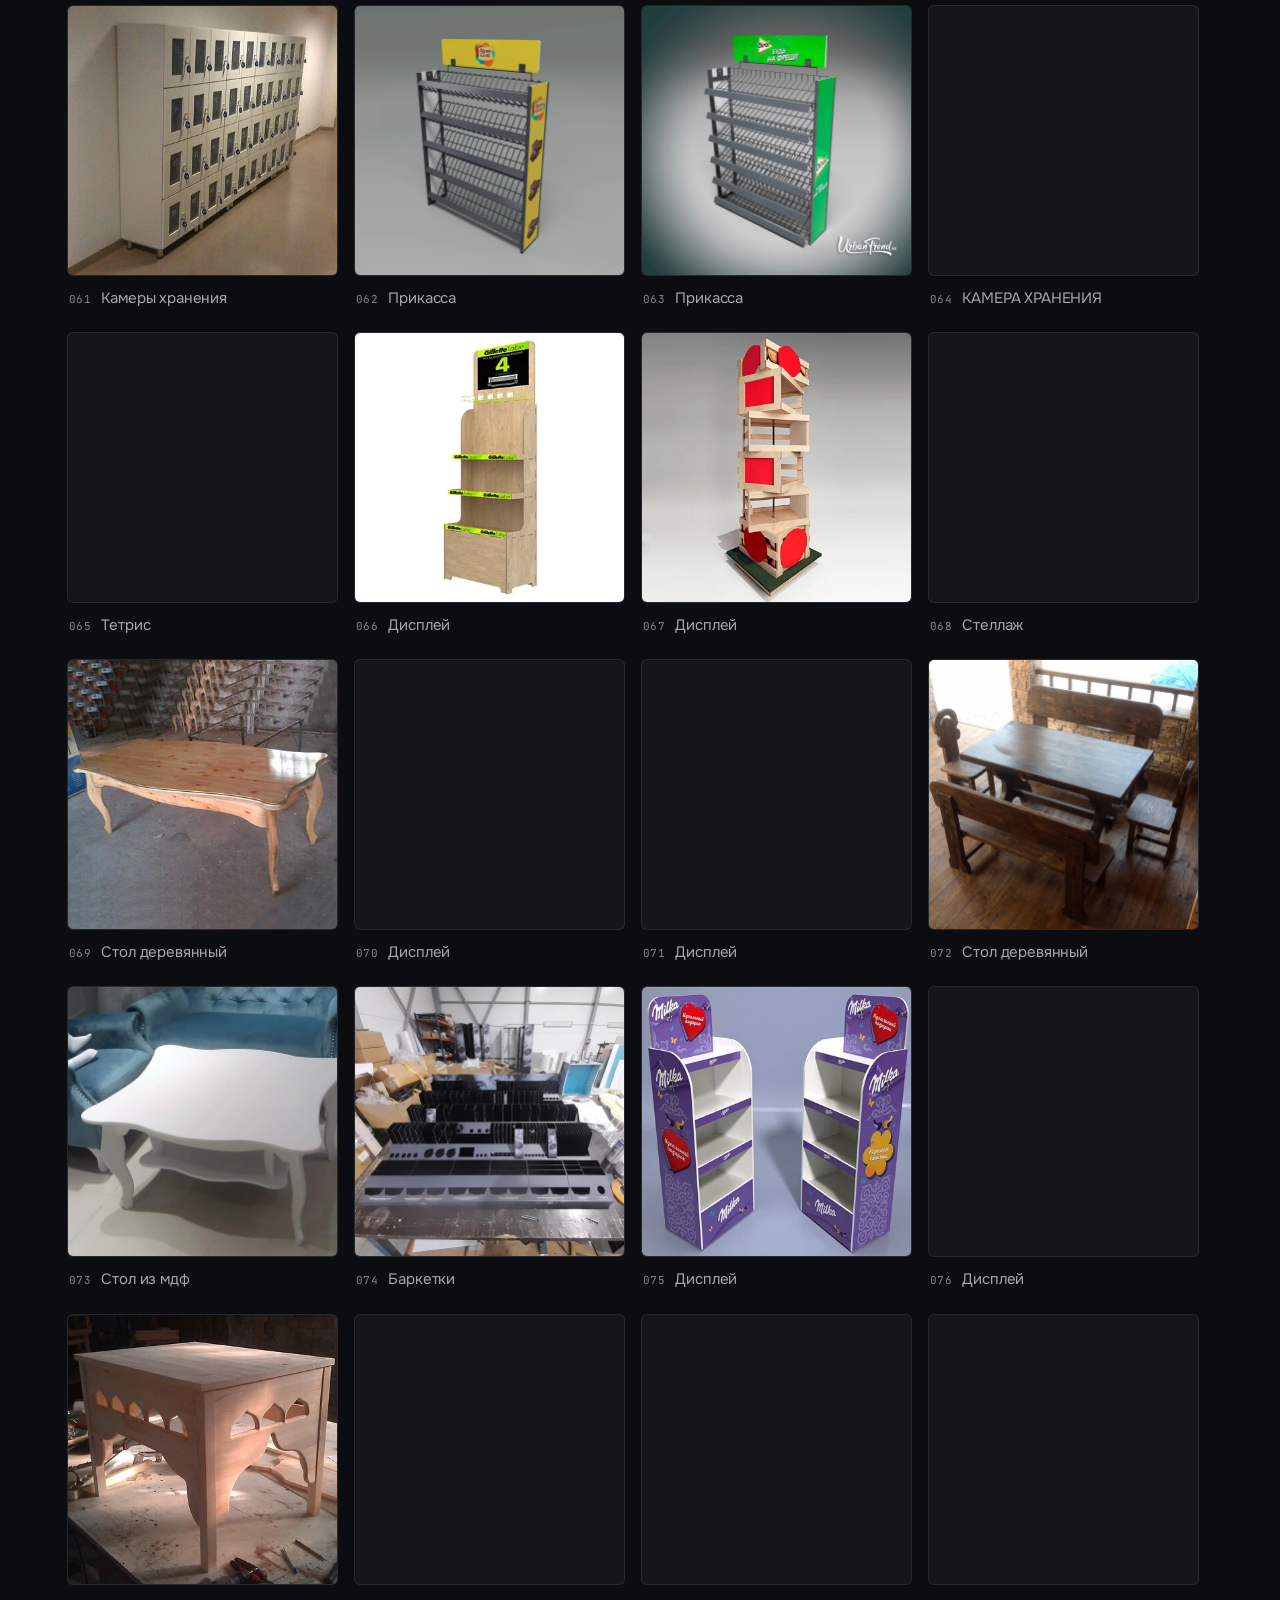
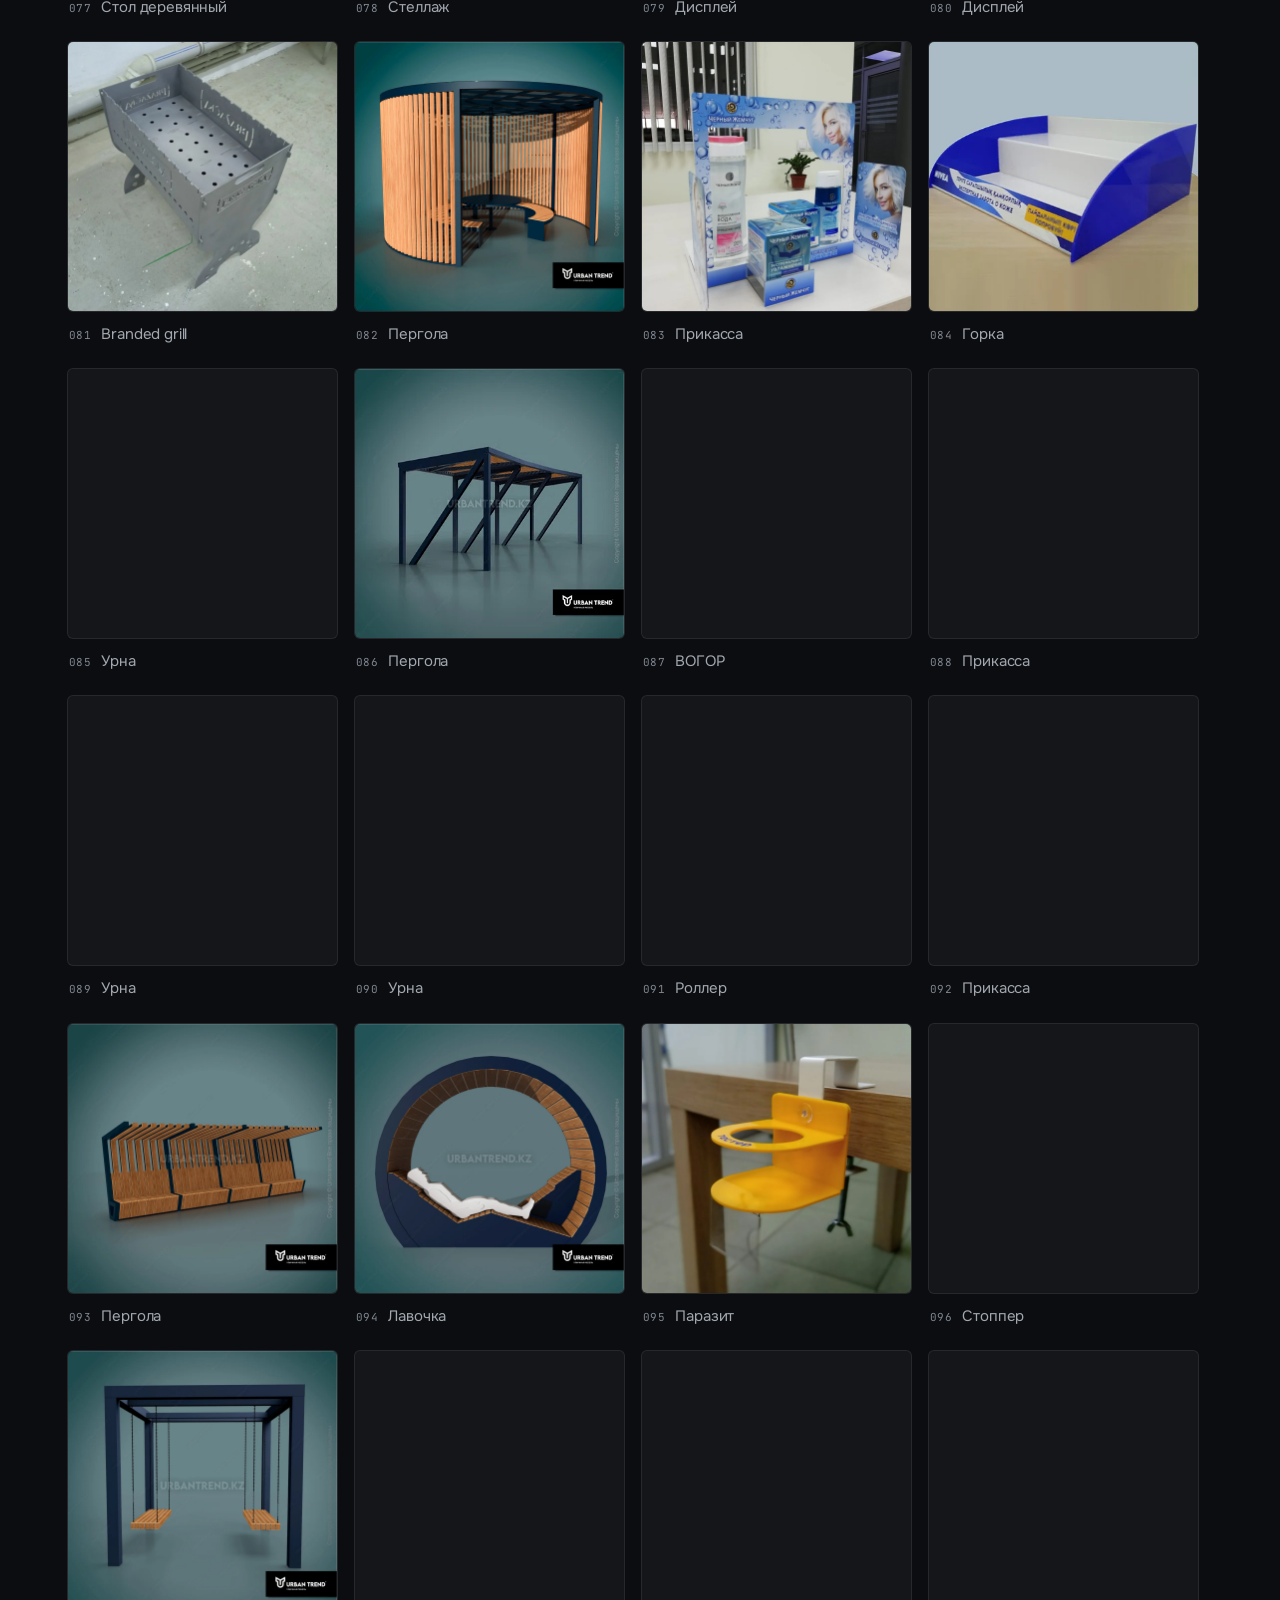
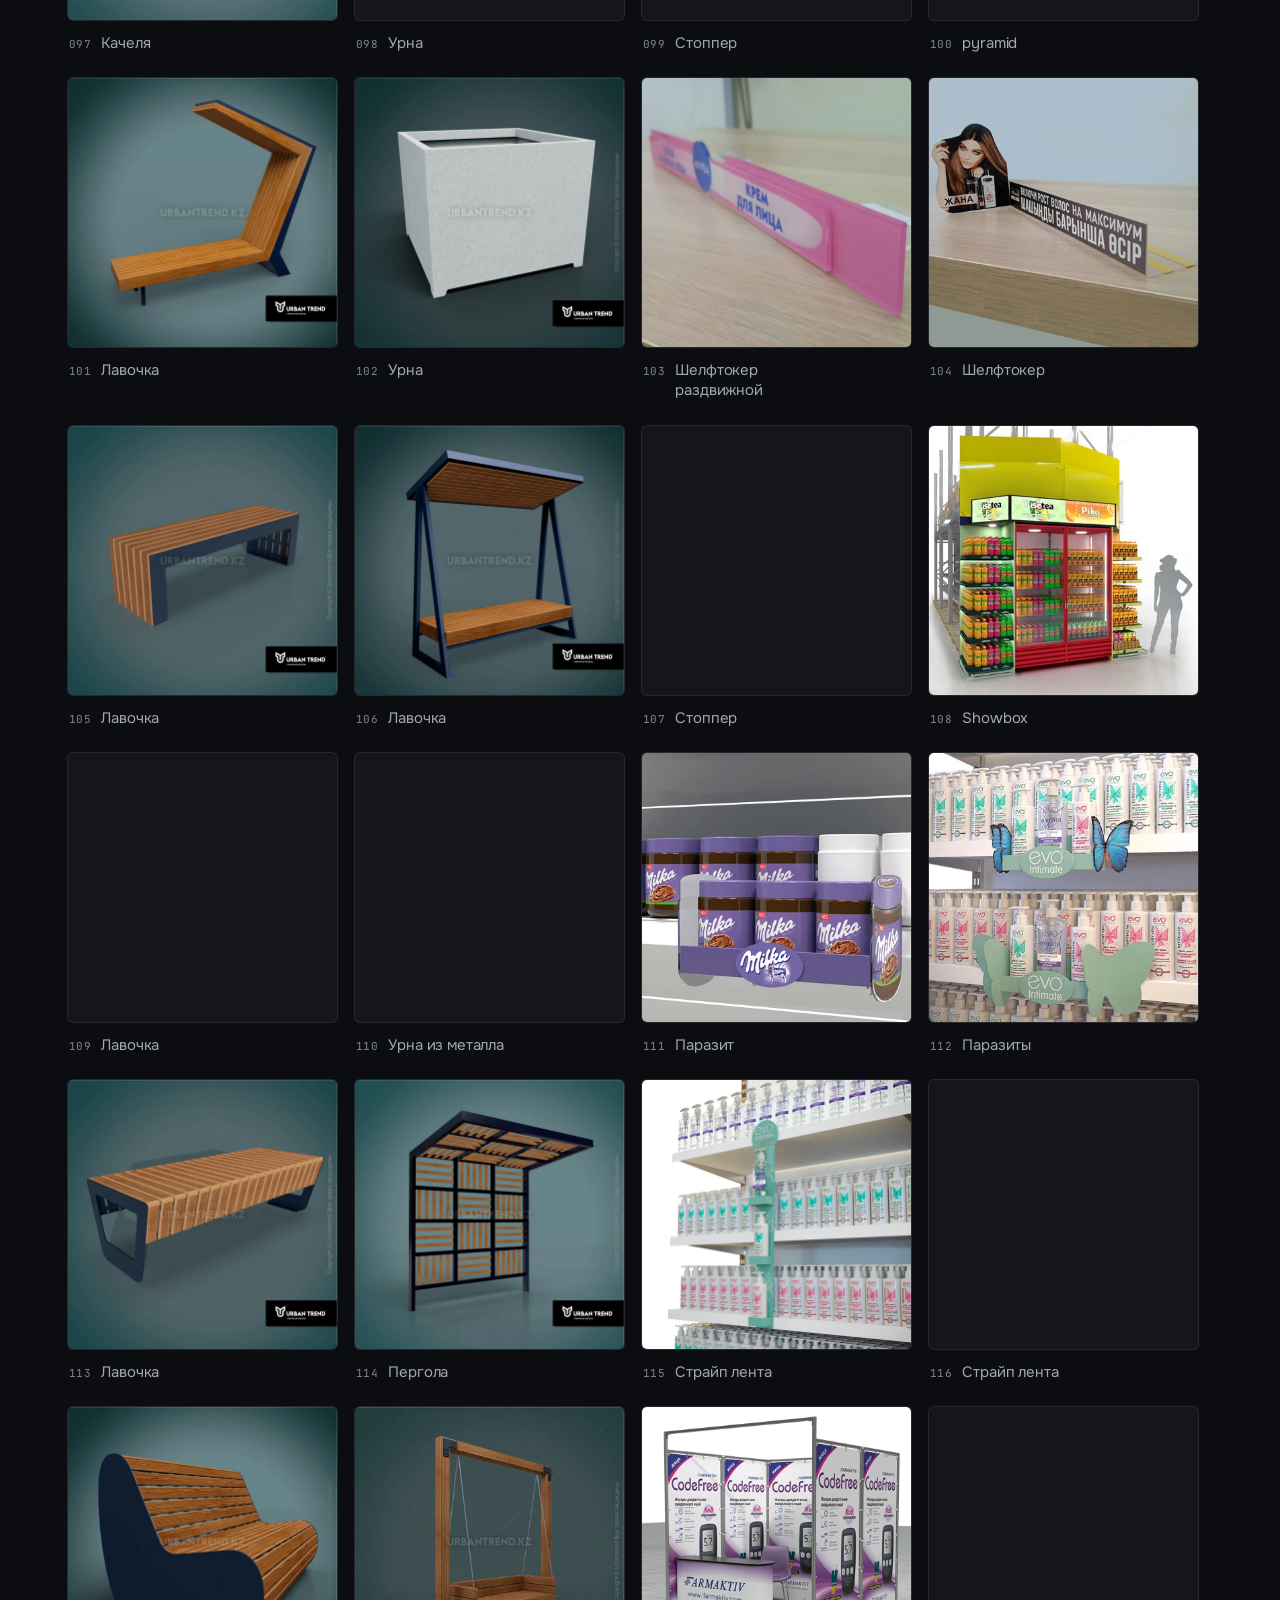
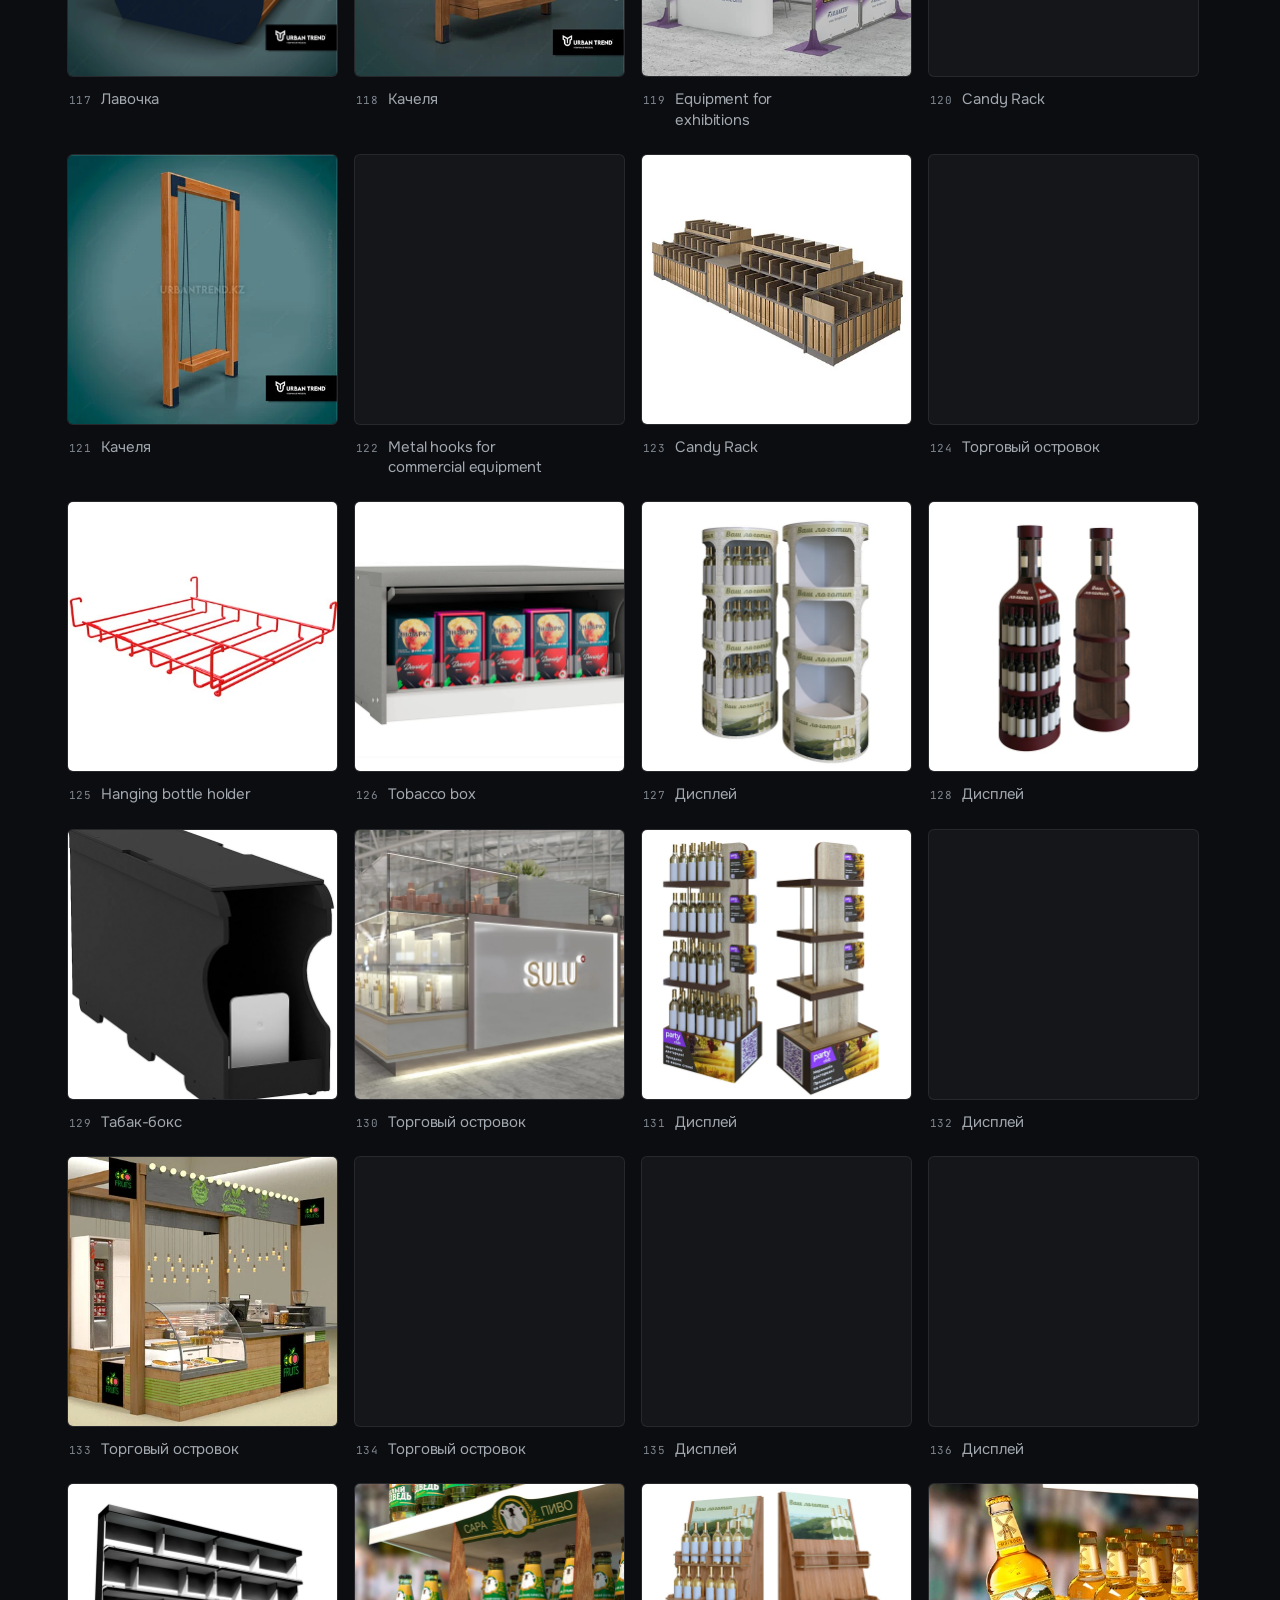
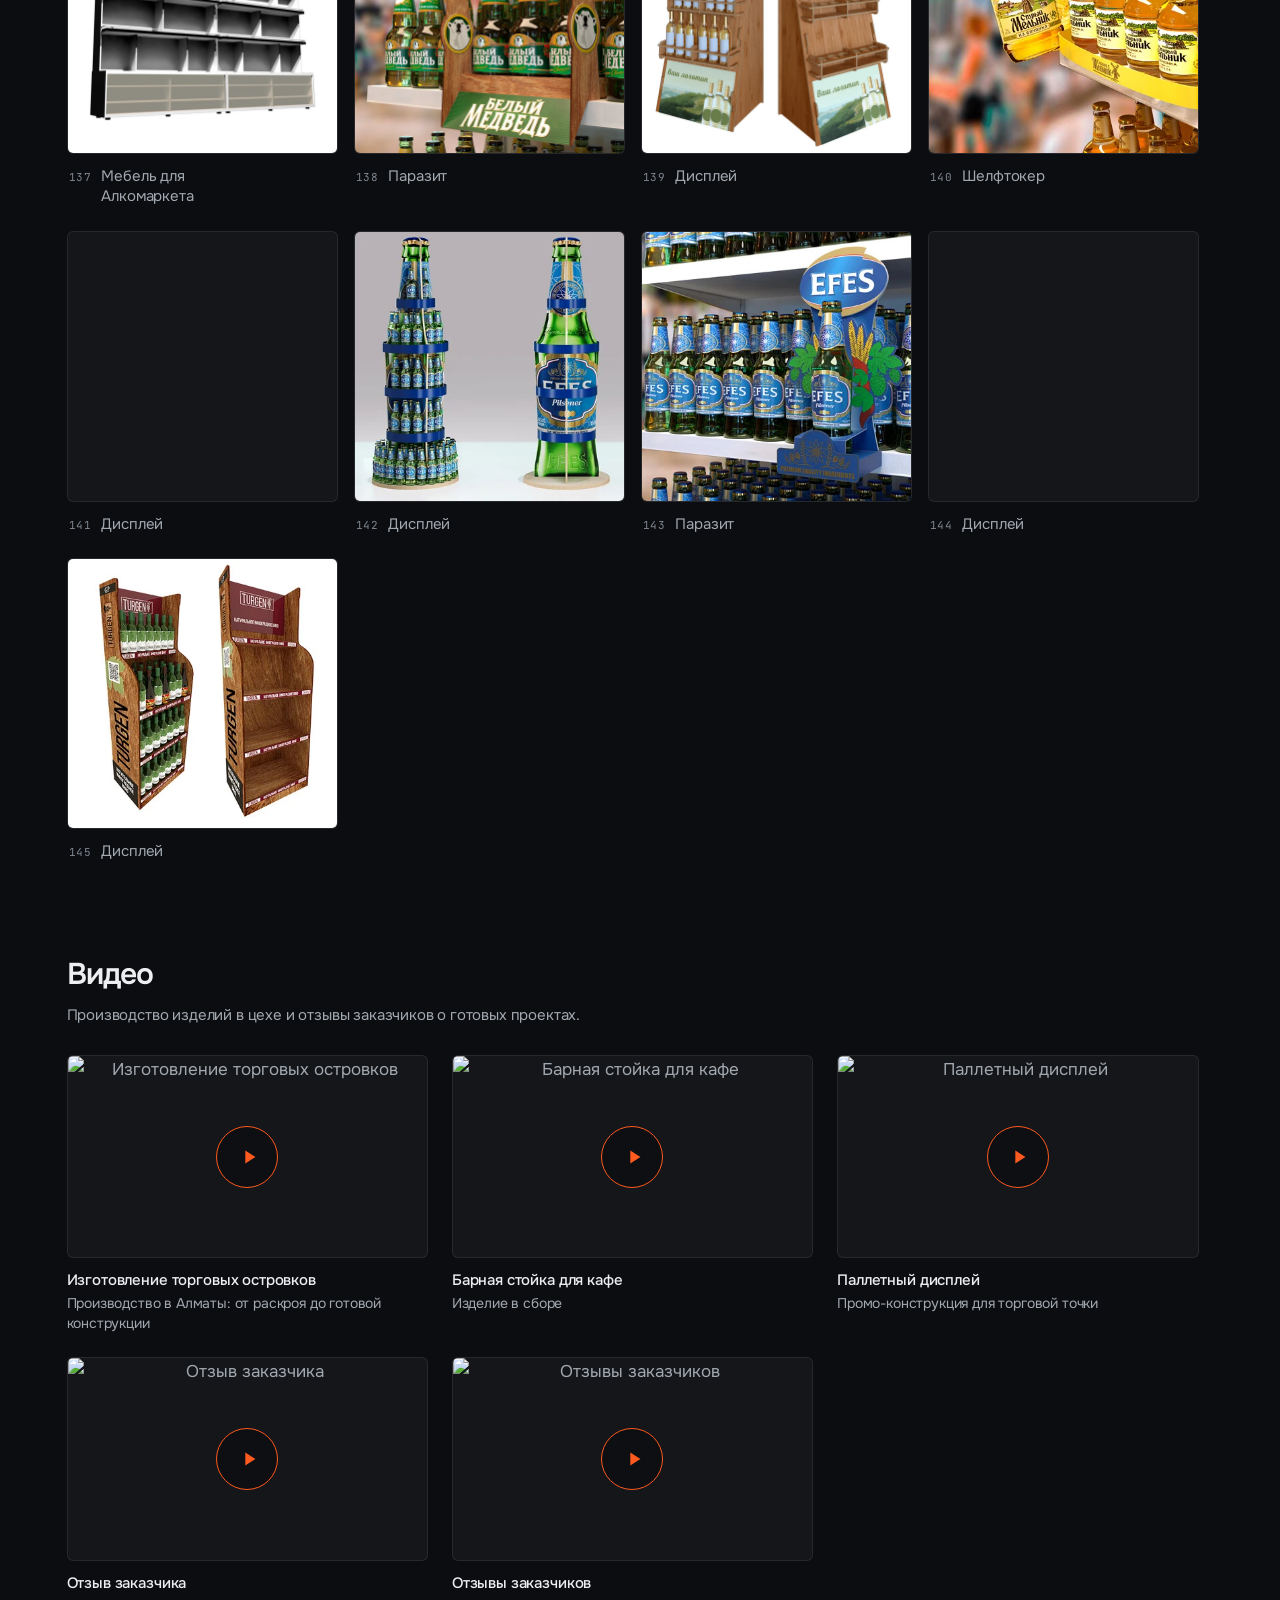
==== commit f30d4ee0: "Главная: «От чертежа к изделию» от прокрутки, фильтр работ и штамп контактов Вариант А, утверждённый" ====
--- a/index.html
+++ b/index.html
@@ -55,127 +55,186 @@
   "priceRange": "по запросу"
 }
 </script>
+<!-- js — скрипты работают; pin — закреплённая сцена первого экрана (не ставится при «уменьшить движение») -->
+<script>document.documentElement.classList.add('js');if(window.matchMedia&&!matchMedia('(prefers-reduced-motion: reduce)').matches)document.documentElement.classList.add('pin')</script>
 <link rel="stylesheet" href="style.css">
+<link rel="stylesheet" href="home.css">
 </head>
 <body>
-
-<div class="bg-grid"></div>
-
-<!-- НАВИГАЦИЯ -->
+<a class="skip" href="#main" data-i="skip">К содержанию</a>
+
+<!-- НАВИГАЦИЯ: id и data-атрибуты — опора shared.js (#nav .stuck, #navlinks .open, #burger, #langBtn) -->
 <nav class="nav" id="nav">
   <div class="wrap nav-in">
     <a href="#top" class="brand">
-      <span class="brand-mark" data-cfg="initials">—</span>
-      <span><span data-cfg="name">Имя</span><small data-i="brandRole">инженер-конструктор</small></span>
+      <span class="brand-mark" data-cfg="initials" aria-hidden="true">ЖЕ</span>
+      <span class="brand-tx"><b data-cfg="name">Есим Жумабек</b><small data-i="brandRole">инженер-конструктор</small></span>
     </a>
     <div class="nav-links" id="navlinks">
       <a href="#works" data-i="navWorks">Портфолио</a>
       <a href="engineering.html" data-i="navOpt">Инженерия</a>
       <a href="client.html" data-i="navDeliv">Заказчику</a>
       <a href="approach.html" data-i="navAppr">Подход</a>
+      <a href="#contact" class="btn btn-1 nav-menu-cta" data-i="navCta">Обсудить проект</a>
     </div>
     <div class="nav-cta">
-      <button class="lang-btn" id="langBtn" aria-label="Switch language">EN</button>
-      <a href="#contact" class="btn btn-1" data-i="navCta">Обсудить проект</a>
-      <button class="burger" id="burger" aria-label="Меню" aria-expanded="false"><span></span></button>
+      <a href="#contact" class="btn btn-2 btn-sm" data-i="navCta">Обсудить проект</a>
+      <button class="lang-btn" id="langBtn" type="button" aria-label="Switch language">EN</button>
+      <button class="burger" id="burger" type="button" aria-label="Меню" data-ia="aria-label:menu" aria-expanded="false" aria-controls="navlinks"><i></i><i></i></button>
     </div>
   </div>
+  <div class="ruler" aria-hidden="true"><i id="ruler-fill"></i></div>
 </nav>
 
-<main id="top">
-
-<!-- HERO -->
-<section class="hero">
-  <div class="wrap">
-    <div class="hero-grid">
-      <div>
-        <h1 class="rv" data-i="heroH1">Проектирую <span class="hl">POSM</span> под серийное производство</h1>
-        <p class="hero-sub rv" data-i="heroSub">
-          Беру макет, подбираю материал, разбиваю изделие на детали, продумываю крепёж и сборку.
-          Внешний вид оставляю как у&nbsp;дизайнера. Этим занимаюсь <span data-years>17&nbsp;лет</span>.
-        </p>
-        <p class="hero-sig rv" data-i="heroSig">
-          Алматы · чертежи, 3D под цех, файлы для ЧПУ, карты раскроя
-        </p>
-        <div class="hero-cta rv">
-          <a href="#works" class="btn btn-1 btn-lg"><span data-i="heroCta1">Смотреть портфолио</span> <span class="arw">→</span></a>
-          <a href="#contact" class="btn btn-2 btn-lg" data-i="heroCta2">Обсудить проект</a>
+<main id="main">
+
+<!-- ПЕРВЫЙ ЭКРАН: плоттер вычерчивает изделие, прокрутка ведёт анимацию -->
+<section class="hero" id="top" aria-labelledby="hero-h">
+  <div class="hero-stage">
+    <div class="wrap hero-in">
+      <div class="hero-tx">
+        <h1 class="h1" id="hero-h" data-i="heroH1">Проектирую <span class="hl">POSM</span> под серийное производство</h1>
+        <p class="lead hero-lead rv" style="--d:.34s" data-i="heroSub">Беру макет, подбираю материал, разбиваю изделие на детали, продумываю крепёж и сборку. Внешний вид оставляю как у&nbsp;дизайнера. Этим занимаюсь <span data-years>17&nbsp;лет</span>.</p>
+        <p class="meta hero-meta rv" style="--d:.38s" data-i="heroSig">Алматы · чертежи, 3D под цех, файлы для ЧПУ, карты раскроя</p>
+        <div class="hero-cta rv" style="--d:.42s">
+          <a href="#works" class="btn btn-1"><span data-i="heroCta1">Смотреть портфолио</span> <span class="arw" aria-hidden="true">→</span></a>
+          <a href="#contact" class="btn btn-2" data-i="heroCta2">Обсудить проект</a>
         </div>
       </div>
-      <div class="hero-media rv">
-        <div class="hero-frame">
-          <span class="hero-corner tl"></span><span class="hero-corner br"></span>
-          <img src="assets/portrait.webp" alt="Есим Жумабек — инженер-конструктор POSM" width="699" height="699" fetchpriority="high">
+
+      <figure class="xf rv" id="xf" style="--d:.1s">
+        <div class="xf-frame">
+          <div class="xf-photo">
+            <img src="assets/work/covers/144.webp" alt="Напольный дисплей Old Spice в цеху: хромированный корпус, серый топпер, красная вставка с двумя полками" data-ia="alt:heroImgAlt" width="1080" height="1080" fetchpriority="high" decoding="async">
+            <div class="xf-shade"></div>
+          </div>
+          <!-- Операции пера: data-op="s" — линия, "t" — подпись (печатается по буквам), "d" — точка выноски.
+               Подписи двуязычные: текст — data-i (RU здесь, EN в PAGE_I18N_EN), ход пера по строке считается из геометрии -->
+          <svg class="xf-svg dw" id="dwg" viewBox="0 0 1080 1080" role="img" aria-labelledby="dwg-t" focusable="false">
+          <title id="dwg-t" data-i="dwgTitle">Чертёж напольного дисплея поверх фото: топпер, боковина, две полки, цоколь. Габариты 800 на 1500 мм, размер полки 250 мм</title>
+          <g id="dw-obj">
+            <path class="ln" data-op="s" d="M313 290 L299 132 Q297 110 320 106 Q535 30 750 104 Q773 108 772 130 L757 290 Q535 380 313 290 Z"/>
+            <path class="ln" data-op="s" d="M313 290 L334 872 Q336 893 356 898 Q540 964 712 893 Q731 887 733 866 L757 290"/>
+            <path class="ln ln-2" data-op="s" d="M401 97 H666 V177 H401 Z"/>
+            <path class="ln ln-2" data-op="s" d="M401 156 H666"/>
+            <path class="ln ln-2" data-op="s" d="M350 380 Q350 366 364 366 H708 Q722 366 721 380 L709 742 Q708 757 694 757 H384 Q369 757 368 742 Z"/>
+            <path class="ln ln-2" data-op="s" d="M362 421 H709 L706 556 H365 Z"/>
+            <path class="ln ln-2" data-op="s" d="M371 588 H701 L698 700 H374 Z"/>
+            <path class="ln ln-2" data-op="s" d="M456 924 A84 98 0 0 1 624 920"/>
+          </g>
+          <g id="dw-dim">
+            <path class="dm" data-op="s" d="M298 120 V20"/>
+            <path class="dm" data-op="s" d="M773 120 V20"/>
+            <path class="dm" data-op="s" d="M290 46 L306 30 M298 38 H773 M765 46 L781 30"/>
+            <text class="tx-dim" data-op="t" data-i="dwgW" x="535" y="28" text-anchor="middle">800 мм</text>
+            <path class="dm" data-op="s" d="M548 68 H866"/>
+            <path class="dm" data-op="s" d="M552 930 H866"/>
+            <path class="dm" data-op="s" d="M844 76 L860 60 M852 68 V930 M844 938 L860 922"/>
+            <text class="tx-dim" data-op="t" data-i="dwgH" x="842" y="499" text-anchor="middle" transform="rotate(-90 842 499)">1500 мм</text>
+            <path class="dm" data-op="s" d="M714 556 H808"/>
+            <path class="dm" data-op="s" d="M712 700 H808"/>
+            <path class="dm" data-op="s" d="M792 564 L808 548 M800 556 V700 M792 708 L808 692"/>
+            <text class="tx-dim" data-op="t" data-i="dwgS" x="790" y="628" text-anchor="middle" transform="rotate(-90 790 628)">250 мм</text>
+          </g>
+          <g id="dw-lead">
+            <circle class="dot" data-op="d" cx="352" cy="192" r="4.5"/>
+            <path class="ld" data-op="s" d="M352 192 L282 150 H48"/>
+            <text class="l1" data-op="t" data-i="dwgMdf" x="48" y="110">МДФ</text> <text data-op="t" data-i="dwgPaint" x="48" y="140">ОКРАСКА</text>
+            <circle class="dot" data-op="d" cx="338" cy="462" r="4.5"/>
+            <path class="ld" data-op="s" d="M338 462 L298 450 H48"/>
+            <text class="l1" data-op="t" data-i="dwgPvs" x="48" y="410">ПВС</text> <text data-op="t" data-i="dwgVinyl" x="48" y="440">ВИНИЛ</text>
+            <circle class="dot" data-op="d" cx="410" cy="572" r="4.5"/>
+            <path class="ld" data-op="s" d="M410 572 L108 583"/>
+            <text class="l1" data-op="t" data-i="dwgPvs" x="48" y="590">ПВС</text> <text data-op="t" data-i="dwgUv" x="48" y="620">УФ-ПЕЧАТЬ</text>
+            <circle class="dot" data-op="d" cx="534" cy="874" r="4.5"/>
+            <path class="ld" data-op="s" d="M534 874 L262 806 H48"/>
+            <text data-op="t" data-i="dwg3d" x="48" y="796">3D-ПЕЧАТЬ</text>
+          </g>
+          <g class="pen" id="pen" aria-hidden="true"><g class="pen-in"><circle r="6"/><path d="M-17 0 H-9 M9 0 H17 M0 -17 V-9 M0 9 V17"/><circle class="tip" r="1.8"/></g></g>
+          </svg>
+          <div class="xf-scan" aria-hidden="true"></div>
         </div>
-      </div>
+        <figcaption class="xf-cap">
+          <span class="meta" data-i="xfCap">От чертежа к&nbsp;изделию · дисплей Old&nbsp;Spice · фото из&nbsp;цеха</span>
+          <span class="xf-prog" aria-hidden="true"><span data-i="xfFrom">Чертёж</span><span class="xf-bar"><i id="xf-bar"></i></span><span data-i="xfTo">Изделие</span></span>
+        </figcaption>
+      </figure>
     </div>
+    <p class="hero-hint" aria-hidden="true" data-i="heroHint">Прокрутите ↓</p>
   </div>
 </section>
 
-<!-- ПОРТФОЛИО -->
-<section class="sec" id="works">
+<!-- ПОРТФОЛИО: карточки собираются из WORKS, фильтр — по типу изделия -->
+<section class="sec pf" id="works" aria-labelledby="pf-h">
   <div class="wrap">
-    <div class="sec-head rv">
-      <div class="eyebrow" data-i="worksEyebrow">Портфолио</div>
-      <h2 data-i="worksH2">Что я спроектировал</h2>
-      <p class="lead" style="margin-top:24px" data-i="worksLead">
-        Паллеты, дисплеи, прикассовые зоны, торговые островки, мебель для магазинов и для улицы.
-        Где-то фото готового изделия, где-то рендер.
-      </p>
+    <div class="pf-head">
+      <p class="eb rv" data-i="worksEyebrow">Портфолио</p>
+      <h2 class="h2 rv" id="pf-h" style="--d:.04s" data-i="worksH2">Что я спроектировал</h2>
+      <p class="lead rv" style="--d:.08s" data-i="worksLead">Паллеты, дисплеи, прикассовые зоны, торговые островки, мебель для магазинов и для улицы. Где-то фото готового изделия, где-то рендер.</p>
     </div>
     <div id="cases-block" hidden>
-      <div class="sec-head rv" style="margin:0 0 var(--s5);max-width:640px">
+      <div class="sec-head rv" style="margin:var(--s7) 0 var(--s5);max-width:640px">
         <h3 style="font-size:clamp(19px,2.2vw,24px);margin-bottom:12px" data-i="casesH3">Избранные кейсы</h3>
       </div>
       <div class="cases rv" id="cases"></div>
       <p class="tbl-note" data-i="casesNote">Полное портфолио — <a href="https://wa.me/77775774405" target="_blank" rel="noopener">по запросу</a>.</p>
-      <div style="height:var(--s8)"></div>
     </div>
-    <div class="gal rv" id="gal"></div>
-    <div class="sec-head rv" style="margin:var(--s9) 0 var(--s5);max-width:640px">
-      <h3 style="font-size:clamp(19px,2.2vw,24px);margin-bottom:12px" data-i="worksVidH3">Видео</h3>
-      <p style="font-size:15px;color:var(--fg-2);line-height:1.55" data-i="worksVidLead">
-        Производство изделий в цехе и отзывы заказчиков о готовых проектах.
-      </p>
+    <div class="chips rv" role="group" aria-label="Фильтр по типу изделия" data-ia="aria-label:chips" style="--d:.1s">
+      <button class="chip" type="button" data-k="all" aria-pressed="true" data-i="chipAll">Все</button>
+      <button class="chip" type="button" data-k="pal" aria-pressed="false" data-i="chipPal">Паллеты</button>
+      <button class="chip" type="button" data-k="dis" aria-pressed="false" data-i="chipDis">Дисплеи</button>
+      <button class="chip" type="button" data-k="tor" aria-pressed="false" data-i="chipTor">Торцы</button>
+      <button class="chip" type="button" data-k="kas" aria-pressed="false" data-i="chipKas">Прикассы</button>
+      <button class="chip" type="button" data-k="isl" aria-pressed="false" data-i="chipIsl">Островки</button>
+      <button class="chip" type="button" data-k="mbl" aria-pressed="false" data-i="chipMbl">Мебель</button>
+      <button class="chip" type="button" data-k="out" aria-pressed="false" data-i="chipOut">Улица</button>
+      <button class="chip" type="button" data-k="oth" aria-pressed="false" data-i="chipOth">Полка и прочее</button>
+    </div>
+    <p class="sr-only" id="pf-live" aria-live="polite"></p>
+    <ul class="grid" id="grid"></ul>
+
+    <div class="vids-head">
+      <h3 class="vids-h rv" data-i="worksVidH3">Видео</h3>
+      <p class="vids-lead rv" data-i="worksVidLead">Производство изделий в цехе и отзывы заказчиков о готовых проектах.</p>
     </div>
     <div class="works-vids rv" id="works-vids"></div>
   </div>
 </section>
 
 <!-- МАНИФЕСТ -->
-<section class="manifest">
+<section class="mf" aria-labelledby="mf-h">
   <div class="wrap">
-    <p class="rv" data-i="manifest">Красивый макет — половина работы. Инженерия начинается там,
-    где изделие становится <span class="hl">проще в изготовлении</span>, быстрее в сборке
-    и экономичнее в серии — не меняя того, как оно выглядит.</p>
+    <h2 class="eb rv" id="mf-h" data-i="mfEyebrow">Подход</h2>
+    <p class="mf-t" data-i="manifest">Красивый макет&nbsp;— половина работы. Инженерия начинается там, где изделие становится <span class="nb"><span class="key">проще в&nbsp;изготовлении</span>,</span> <span class="nb"><span class="key">быстрее в&nbsp;сборке</span></span> <span class="nb">и&nbsp;<span class="key">экономичнее в&nbsp;серии</span>&nbsp;—</span> не&nbsp;меняя того, как оно выглядит.</p>
   </div>
 </section>
 
-<!-- КОНТАКТЫ -->
-<section class="contact" id="contact">
-  <div class="sec wrap">
-    <div class="contact-grid">
-      <div class="rv">
-        <div class="eyebrow" data-i="ctcEyebrow">Контакты</div>
-        <h2 data-i="ctcH2">Обсудить проект</h2>
-        <p class="lead" data-i="ctcLead">
-          Пришлите макет, эскиз или ТЗ — вернусь с инженерной оценкой: как изделие рациональнее
-          изготовить, из каких материалов и что в конструкции можно упростить. Рабочие языки —
-          русский, казахский, английский.
-        </p>
+<!-- КОНТАКТЫ: штамп чертежа, значения — из CONFIG (shared.js) -->
+<section class="sec ct" id="contact" aria-labelledby="ct-h">
+  <div class="wrap ct-in">
+    <div class="ct-tx">
+      <p class="eb rv" data-i="ctcEyebrow">Контакты</p>
+      <h2 class="h2 rv" id="ct-h" style="--d:.04s" data-i="ctcH2">Обсудить проект</h2>
+      <p class="lead rv" style="--d:.08s" data-i="ctcLead">Пришлите макет, эскиз или ТЗ — вернусь с инженерной оценкой: как изделие рациональнее изготовить, из каких материалов и что в конструкции можно упростить. Рабочие языки — русский, казахский, английский.</p>
+      <div class="ct-cta rv" style="--d:.12s">
+        <a class="btn btn-1" data-cfg-href="wa" href="https://wa.me/77775774405" target="_blank" rel="noopener"><span data-i="ctcWa">Написать в WhatsApp</span> <span class="arw" aria-hidden="true">→</span></a>
+        <a class="btn btn-2" data-cfg-href="phone" href="tel:+77775774405" data-i="ctcCall">Позвонить</a>
       </div>
-      <div class="rv">
-        <div class="cways">
-          <a class="cway" data-cfg-href="phone">
-            <span class="cway-ic"><svg viewBox="0 0 24 24" fill="none" stroke="currentColor" stroke-width="1.6"><path d="M4 4h4l2 5-2.5 1.5a11 11 0 006 6L15 14l5 2v4a2 2 0 01-2 2A16 16 0 013 6a2 2 0 012-2z"/></svg></span>
-            <span class="cway-t"><small data-i="ctcPhone">Телефон · звонок или WhatsApp</small><b data-cfg="phone-label">+7 000 000-00-00</b></span>
-          </a>
-          <a class="cway" data-cfg-href="email">
-            <span class="cway-ic"><svg viewBox="0 0 24 24" fill="none" stroke="currentColor" stroke-width="1.6"><rect x="3" y="5" width="18" height="14" rx="2"/><path d="M3 7l9 6 9-6"/></svg></span>
-            <span class="cway-t"><small data-i="ctcMail">Почта</small><b data-cfg="email-label">mail@example.com</b></span>
-          </a>
-        </div>
-      </div>
+    </div>
+    <div class="st-wrap">
+      <dl class="st">
+        <div class="st-c" style="--i:0"><dt class="st-k" data-i="stBy">Разработал</dt><dd class="st-v" data-cfg="name">Есим Жумабек</dd></div>
+        <div class="st-c" style="--i:1"><dt class="st-k" data-i="ctcPhone">Телефон · звонок или WhatsApp</dt><dd class="st-v"><a data-cfg-href="phone" data-cfg="phone-label" href="tel:+77775774405">+7 777 577-4405</a></dd></div>
+        <div class="st-c h" style="--i:2"><dt class="st-k" data-i="stSheet">Лист</dt><dd class="st-v">1</dd></div>
+        <div class="st-c h" style="--i:3"><dt class="st-k" data-i="stSheets">Листов</dt><dd class="st-v">1</dd></div>
+        <div class="st-c c2" style="--i:4"><dt class="st-k" data-i="ctcMail">Почта</dt><dd class="st-v"><a data-cfg-href="email" data-cfg="email-label" href="mailto:zhumabekyessim@gmail.com">zhumabekyessim@gmail.com</a></dd></div>
+        <div class="st-c c2 h" style="--i:5"><dt class="st-k" data-i="stScale">Масштаб</dt><dd class="st-v">1:1</dd></div>
+        <div class="st-c c3 st-big" style="--i:6"><dt class="st-k" data-i="stTitle">Наименование</dt><dd class="st-v" data-i="stTitleV">Инженерная разработка POSM</dd></div>
+        <div class="st-c h" style="--i:7"><dt class="st-k" data-i="stCity">Город</dt><dd class="st-v" data-i="stCityV">Алматы</dd></div>
+        <div class="st-c c2" style="--i:8"><dt class="st-k" data-i="stLang">Языки</dt><dd class="st-v" data-i="stLangV">русский · казахский · английский</dd></div>
+        <div class="st-c c2" style="--i:9"><dt class="st-k" data-i="stIn">Принимаю</dt><dd class="st-v" data-i="stInV">макет · эскиз · ТЗ</dd></div>
+      </dl>
+      <span class="st-f t" aria-hidden="true"></span><span class="st-f r" aria-hidden="true"></span><span class="st-f b" aria-hidden="true"></span><span class="st-f l" aria-hidden="true"></span>
     </div>
   </div>
 </section>
@@ -184,7 +243,7 @@
 
 <footer>
   <div class="wrap foot">
-    <p><span data-cfg="name">Имя</span> · <span data-i="footRole">инженерная разработка POSM</span> · 2026</p>
+    <p><span data-cfg="name">Есим Жумабек</span> · <span data-i="footRole">инженерная разработка POSM</span> · 2026</p>
     <div class="foot-links">
       <a href="#works" data-i="footWorks">Портфолио</a>
       <a href="engineering.html" data-i="footOpt">Инженерия</a>
@@ -193,21 +252,60 @@
   </div>
 </footer>
 
-<!-- ЛАЙТБОКС -->
-<div class="lb" id="lb" role="dialog" aria-modal="true" aria-label="Просмотр работы">
-  <button class="lb-close" id="lb-close" aria-label="Закрыть">✕</button>
-  <span class="lb-count" id="lb-count"></span>
-  <button class="lb-btn lb-prev" id="lb-prev" aria-label="Предыдущая">‹</button>
-  <img class="lb-img" id="lb-img" src="[data-uri]" alt="">
-  <button class="lb-btn lb-next" id="lb-next" aria-label="Следующая">›</button>
-  <div class="lb-cap" id="lb-cap"></div>
+<!-- ЛАЙТБОКС: фото вырастает из карточки; ‹ › и стрелки листают, Esc закрывает -->
+<div class="lb" id="lb" role="dialog" aria-modal="true" aria-labelledby="lb-t" hidden>
+  <div class="lb-bg"></div>
+  <figure class="lb-fig">
+    <img class="lb-img" id="lb-img" src="[data-uri]" alt="" width="1080" height="1080">
+    <figcaption class="lb-cap"><span id="lb-n"></span> · <span id="lb-t"></span></figcaption>
+  </figure>
+  <button class="lb-btn lb-x" type="button" aria-label="Закрыть просмотр" data-ia="aria-label:lbClose"><svg viewBox="0 0 20 20" aria-hidden="true"><path d="M5 5l10 10M15 5L5 15"/></svg></button>
+  <button class="lb-btn lb-prev" type="button" aria-label="Предыдущая работа" data-ia="aria-label:lbPrev"><svg viewBox="0 0 20 20" aria-hidden="true"><path d="M12.5 4.5L7 10l5.5 5.5"/></svg></button>
+  <button class="lb-btn lb-next" type="button" aria-label="Следующая работа" data-ia="aria-label:lbNext"><svg viewBox="0 0 20 20" aria-hidden="true"><path d="M7.5 4.5L13 10l-5.5 5.5"/></svg></button>
 </div>
 
 <script src="shared.js"></script>
 <script>
+/* shared.js не загрузился — снять классы движения: страница останется видимой, как без JS */
+if (typeof setLang !== 'function') document.documentElement.classList.remove('js', 'pin');
+
 const SHOW_CASES = false;
 
 const WORKS=[['144','Дисплей','8vlgvq'],['001','Арка','WXql1G'],['002','Shop in shop','P664bL'],['003','Изготовление мебели и рекламы для магазина разливных напитков','bg5D8m'],['004','Изготовление мебели и рекламы для магазина здорового питания','QKnRNl'],['005','Паллета','zxGyRm'],['006','Паллета','a030r8'],['007','Барная стойка','XJzgJa'],['008','Изготовление мебели и рекламы для магазина разливных напитков','V22LxZ'],['009','Паллета','3E4mAB'],['010','Паллета','y4k9K8'],['011','Trade Island','3EqlNE'],['012','БАРНАЯ СТОЙКА','JrrE6Z'],['013','Паллета','lGx3Go'],['014','Паллета','6LbnwW'],['015','Торговый островок','vbbEDE'],['016','BAR COUNTER','OvmqLe'],['017','Паллета','4N8wll'],['018','Паллета','LR8gEP'],['019','Trade Island','qeRmbD'],['020','Торговый островок','98NRPa'],['021','Паллета','xDZvq2'],['022','Дисплей','nJygQr'],['023','BAR COUNTER','L4e5qR'],['024','Trade Island','Bk3odD'],['025','Торец','x34v8O'],['026','Торец','y4xLn3'],['027','Торговый островок','V2kJNX'],['028','Торговый островок','qeRmbn'],['029','Торец','0l3Yzy'],['030','Торец','P6em61'],['031','НЕИЛ БАР','L4eRJ0'],['032','Изготовление мебели и рекламы для магазина разливных напитков','6LLd6w'],['033','Торец','OvmyG6'],['034','Торец','nJJv2o'],['035','Изготовление мебели и рекламы для СТО','6Lbn60'],['036','Мебель для салона красоты','QKKWYL'],['037','Торец','xDygY2'],['038','Торец','PXkRg3'],['039','Мебель для салона красоты','oJJZok'],['040','РЕСЕПШЕН','eRRQo6'],['041','Арка с полками','L49Env'],['042','Арка','3EP8rA'],['043','Изготовление мебели и рекламы для магазина белья','eRJdYD'],['044','Торговое оборудование для магазина','rllO1L'],['045','Фотозона','XJ1Bga'],['046','Паллета с формовкой','V2xgE5'],['047','РЕСЕПШЕН','bg5DVk'],['048','РЕСЕПШЕН','YGKBqP'],['049','Формавка','K3QlnX'],['050','Дисплей','oJJxLq'],['051','РЕСЕПШЕН','0llEX4'],['052','РЕСЕПШЕН','8BBrdn'],['053','Дисплей','8BBrWR'],['054','Дисплей','K33y0W'],['055','РЕСЕПШЕН','rllOR2'],['056','БАРНАЯ СТОЙКА','x33OVX'],['057','Дисплей','PXyge3'],['058','Дисплей','Ezz984'],['059','Стол','lGbOJY'],['060','Камеры хранения','YGGJyb'],['061','Прикасса','4NX9l4'],['062','Прикасса','1N4xXe'],['063','КАМЕРА ХРАНЕНИЯ','K3OevW'],['064','Тетрис','QKKEqZ'],['065','Дисплей','yDZ2on'],['066','Дисплей','w0ZvrO'],['067','Стеллаж','3Er9bg'],['068','Стол деревянный','Jrnvbz'],['069','Дисплей','XgDNgw'],['070','Дисплей','rll0QO'],['071','Стол деревянный','K3Lezr'],['072','Стол из мдф','98XE3y'],['145','Баркетки','P4mD2o'],['073','Дисплей','RKKLRv'],['074','Дисплей','mAA6N9'],['075','Стол деревянный','Zlzadx'],['076','Стеллаж','OvdGEy'],['077','Дисплей','y44Qw8'],['078','Дисплей','L44k0P'],['079','Branded grill','DL5nNR'],['080','Пергола','oJdAYW'],['081','Прикасса','nJJ2GE'],['082','Горка','NqG2b1'],['083','Урна','gRq00E'],['084','Пергола','5W4XlE'],['085','ВОГОР','L4eRmK'],['086','Прикасса','K33gJR'],['087','Урна','vbxDDO'],['088','Урна','rleJlE'],['089','Роллер','5W3XkE'],['090','Прикасса','y44Kz8'],['091','Пергола','rleA1J'],['092','Лавочка','4N3998'],['093','Паразит','3EqadY'],['094','Стоппер','lGGNQa'],['095','Качеля','QKPr3E'],['096','Урна','0l543G'],['097','Стоппер','0l3dzY'],['098','pyramid','kQaNnn'],['099','Лавочка','Ovdo0v'],['100','Урна','vbx2qY'],['101','Шелфтокер раздвижной','QKnRa4'],['102','Шелфтокер','XJ1ba3'],['103','Лавочка','V2kJyP'],['104','Лавочка','L4l3dw'],['105','Стоппер','dyygwx'],['106','Showbox','m85A1E'],['107','Лавочка','wrq005'],['108','Урна из металла','L448wK'],['109','Паразит','Bkk9kr'],['110','Паразиты','y44EgJ'],['111','Лавочка','lGlDDz'],['112','Пергола','2B58Xv'],['113','Страйп лента','GvvmyW'],['114','Страйп лента','rllWlE'],['115','Лавочка','vbx2OA'],['116','Качеля','eR4aNG'],['117','Equipment for exhibitions','9E2KZN'],['118','Candy Rack','rJZvZ2'],['119','Качеля','qJP9Vy'],['120','Metal hooks for commercial equipment','6NkedV'],['121','Candy Rack','6NkewV'],['122','Торговый островок','RKKDBv'],['123','Hanging bottle holder','dKgy63'],['124','Tobacco box','PXyg4o'],['125','Дисплей','EvELBe'],['126','Дисплей','elDaOw'],['127','Табак-бокс','mAA599'],['128','Торговый островок','qJJ2ea'],['129','Дисплей','QXRrbd'],['130','Дисплей','g0G2YG'],['131','Торговый островок','9883QN'],['132','Торговый островок','DLLdBn'],['133','Дисплей','m85A0Z'],['134','Дисплей','39LEZg'],['135','Мебель для Алкомаркета','BkkvQ6'],['136','Паразит','DvNLmy'],['137','Дисплей','g0G2zm'],['138','Шелфтокер','w0ZrmV'],['139','Дисплей','rJZlv2'],['140','Дисплей','8bkB5n'],['141','Паразит','n02JZr'],['142','Дисплей','39ad6B'],['143','Дисплей','YBRgbb']];
+
+/* Тип работы для фильтра — по ключевым словам названия: правила сверху вниз, первое
+   совпадение; не совпало ни одно — «Полка и прочее». Спорные названия разобраны по фото:
+   «Тетрис» — стеллаж; «Горка» и «ВОГОР» — настольные дисплеи; Shop in shop и Showbox —
+   бренд-зоны, как островки; табак-боксы стоят в прикассовой зоне; Branded grill — уличный
+   мангал; «Формавка» — вывеска на фасаде, «Баркетки» — лотки на полку.
+   Таблица соответствия (числа — для сверки, на странице они не показываются), 145 работ:
+     pal  Паллеты         10  Паллета ×9, Паллета с формовкой
+     dis  Дисплеи         31  Дисплей ×26, Арка ×2, Арка с полками, Горка, ВОГОР
+     tor  Торцы            8  Торец ×8
+     kas  Прикассы         9  Прикасса ×5, Candy Rack ×2, Tobacco box, Табак-бокс
+     isl  Островки        13  Торговый островок ×8, Trade Island ×3, Shop in shop, Showbox
+     mbl  Мебель          32  РЕСЕПШЕН ×6; Изготовление мебели и рекламы для магазина
+                              разливных напитков ×3, …здорового питания, …белья, …для СТО;
+                              Барная стойка, БАРНАЯ СТОЙКА ×2, BAR COUNTER ×2, НЕИЛ БАР;
+                              Мебель для салона красоты ×2, Мебель для Алкомаркета;
+                              Торговое оборудование для магазина; Стол, Стол деревянный ×3,
+                              Стол из мдф; Стеллаж ×2, Тетрис; Камеры хранения, КАМЕРА ХРАНЕНИЯ
+     out  Улица           21  Лавочка ×7, Урна ×5, Урна из металла, Пергола ×4, Качеля ×3,
+                              Branded grill
+     oth  Полка и прочее  21  Паразит ×4, Паразиты, Стоппер ×3, Шелфтокер ×2, Шелфтокер
+                              раздвижной, Страйп лента ×2, Роллер, pyramid, Hanging bottle
+                              holder, Metal hooks for commercial equipment, Баркетки,
+                              Формавка, Фотозона, Equipment for exhibitions
+   Новая работа в WORKS попадёт в тип сама, если в названии есть ключевое слово. */
+const WORK_KINDS = [
+  ['pal', /паллет/i],
+  ['tor', /торец/i],
+  ['kas', /прикасс|candy rack|tobacco|табак/i],
+  ['isl', /островок|trade island|shop in shop|showbox/i],
+  ['mbl', /мебел|ресепшен|барная стойка|bar counter|неил бар|стол|стеллаж|тетрис|камер[аы] хранения|торговое оборудование/i],
+  ['out', /урна|лавочка|пергола|качел|grill/i],
+  ['dis', /дисплей|арка|горка|вогор/i]
+];
 
 const WORK_VIDS = [
   {id:'Bnw0DnxgOIE',
@@ -247,88 +345,579 @@
 
 window.PAGE_I18N_EN = {
   ...SHARED_I18N_EN,
+  skip:'Skip to content',
   heroH1:'I engineer <span class="hl">POSM</span> for volume production',
   heroSub:'I take the design, pick the materials, break it down into parts and work out the fasteners and assembly. I keep the look the way the designer made it. I\'ve been doing this for <span data-years>17&nbsp;years</span>.',
   heroCta1:'View portfolio', heroCta2:'Discuss a project',
   heroSig:'Almaty · drawings, 3D for the shop floor, CNC files, cutting layouts',
-  manifest:'A beautiful design is half the work. Engineering begins where a product becomes <span class="hl">easier to manufacture</span>, faster to assemble and cheaper to produce at volume, without changing how it looks.',
+  heroHint:'Scroll ↓',
+  xfCap:'From drawing to product · Old&nbsp;Spice display · workshop photo',
+  xfFrom:'Drawing', xfTo:'Product',
+  dwgTitle:'Drawing of a floor display over the photo: topper, side panel, two shelves, plinth. Overall 800 by 1500 mm, shelf size 250 mm',
+  dwgW:'800 mm', dwgH:'1500 mm', dwgS:'250 mm',
+  dwgMdf:'MDF', dwgPaint:'PAINTED', dwgPvs:'PVS', dwgVinyl:'VINYL', dwgUv:'UV PRINT', dwg3d:'3D PRINT',
+  manifest:'A beautiful design is half the work. Engineering begins where a product becomes <span class="nb"><span class="key">easier to manufacture</span>,</span> <span class="key">faster to assemble</span> and <span class="key">cheaper to produce at volume</span>, without changing how it looks.',
+  mfEyebrow:'Approach',
   worksEyebrow:'Portfolio', worksH2:'What I\'ve engineered',
   worksLead:'Pallet displays, display stands, checkout zones, retail islands, shop and street furniture. Some are photos of the finished piece, some are renders.',
+  chipAll:'All', chipPal:'Pallets', chipDis:'Displays', chipTor:'Endcaps', chipKas:'Checkout',
+  chipIsl:'Retail islands', chipMbl:'Furniture', chipOut:'Outdoor', chipOth:'Shelf &amp; other',
   worksVidH3:'Video', worksVidLead:'Production on the shop floor and client feedback on completed projects.',
   casesH3:'Selected case studies',
-  casesNote:'Full portfolio — <a href="https://wa.me/77775774405" target="_blank" rel="noopener">on request</a>.'
+  casesNote:'Full portfolio — <a href="https://wa.me/77775774405" target="_blank" rel="noopener">on request</a>.',
+  ctcWa:'Message on WhatsApp', ctcCall:'Call',
+  stBy:'Designed by', stSheet:'Sheet', stSheets:'Sheets', stScale:'Scale',
+  stTitle:'Title', stTitleV:'POSM engineering',
+  stCity:'City', stCityV:'Almaty',
+  stLang:'Languages', stLangV:'Russian · Kazakh · English',
+  stIn:'Input', stInV:'layout · sketch · brief'
 };
 
-window.renderContent = function(){
-  const L = LANG;
-
-  const emptyTxt = L==='en' ? 'Video slot' : 'Место под видео';
-  const playLabel = L==='en' ? 'Play video' : 'Смотреть видео';
-  const fb = id => `if(!this.dataset.fb){this.dataset.fb=1;this.src='https://i.ytimg.com/vi/${id}/hqdefault.jpg'}`;
-  const vidBox = (v,eager) => v.id
-    ? `<button class="vid" data-yt="${esc(v.id)}" aria-label="${esc(playLabel)}: ${esc(v[L].t)}">
-         <img src="https://i.ytimg.com/vi/${esc(v.id)}/${v.thumb==='hq'?'hqdefault':'maxresdefault'}.jpg"
-              onload="if(this.naturalWidth<320){${fb(esc(v.id))}}"
-              onerror="${fb(esc(v.id))}"
-              alt="${esc(v[L].t)}" loading="${eager?'eager':'lazy'}">
-         <span class="vid-play"><svg viewBox="0 0 24 24"><path d="M8 5v14l11-7z"/></svg></span>
-       </button>`
-    : `<div class="vid" role="img" aria-label="${esc(emptyTxt)}">
-         <div class="vid-empty">
-           <svg width="26" height="26" viewBox="0 0 24 24" fill="none" stroke="currentColor" stroke-width="1.2"><rect x="2" y="5" width="15" height="14" rx="2"/><path d="M17 10l5-3v10l-5-3z"/></svg>
-           <span>${esc(emptyTxt)}</span>
-         </div>
-       </div>`;
-
-  document.getElementById('works-vids').innerHTML = WORK_VIDS.map(v=>`
-    <div>${vidBox(v,true)}<div class="vid-cap"><b>${esc(v[L].t)}</b>${esc(v[L].d)}</div></div>`).join('');
-
-  if(SHOW_CASES){
-    const lbl = L==='en'
-      ? {task:'Task', sol:'Solution', res:'Result'}
-      : {task:'Задача', sol:'Решение', res:'Результат'};
-    document.getElementById('cases').innerHTML = CASES.map(c=>`
-      <div class="case">
-        <div class="case-head"><b>${esc(c[L].client)}</b><span>${esc(c[L].sphere)}</span></div>
-        <dl>
-          <div><dt>${lbl.task}</dt><dd>${esc(c[L].task)}</dd></div>
-          <div><dt>${lbl.sol}</dt><dd>${esc(c[L].sol)}</dd></div>
-          <div><dt>${lbl.res}</dt><dd>${esc(c[L].res)}</dd></div>
-        </dl>
-      </div>`).join('');
-  }
+/* подписи в атрибутах (alt, aria-label): элемент помечен data-ia="атрибут:ключ",
+   RU берётся из разметки, EN — отсюда */
+const PAGE_ATTR_EN = {
+  heroImgAlt:'Old Spice floor display in the workshop: chrome body, grey topper, red insert with two shelves',
+  menu:'Menu',
+  chips:'Filter by product type',
+  lbClose:'Close viewer', lbPrev:'Previous work', lbNext:'Next work'
 };
 
-document.getElementById('cases-block').hidden = !SHOW_CASES;
-
-/* галерея: квадратные обложки 1:1 */
-document.getElementById('gal').innerHTML = WORKS.map((w,i)=>`
-  <button class="gcard" data-gi="${i}" aria-label="${esc(w[1])}">
-    <span class="gcard-img"><img src="assets/work/covers/${w[0]}.webp" alt="${esc(w[1])}" loading="${i<6?'eager':'lazy'}" width="1080" height="1080"></span>
-    <span class="gcard-info"><b>${esc(w[1])}</b></span>
-  </button>`).join('');
-
-/* лайтбокс */
-const lb=document.getElementById('lb'),lbImg=document.getElementById('lb-img'),lbCap=document.getElementById('lb-cap'),lbCount=document.getElementById('lb-count');
-let cur=0;
-function openLB(i){cur=i;show();lb.classList.add('open');document.body.style.overflow='hidden'}
-function closeLB(){lb.classList.remove('open');document.body.style.overflow=''}
-function show(){
-  const w=WORKS[cur];
-  lbImg.src='assets/work/full/'+w[0]+'.webp';lbImg.alt=w[1];
-  lbCap.innerHTML=`<b>${esc(w[1])}</b>`;
-  lbCount.textContent=(cur+1)+' / '+WORKS.length;
-  [1,-1].forEach(d=>{const n=WORKS[(cur+d+WORKS.length)%WORKS.length];new Image().src='assets/work/full/'+n[0]+'.webp'});
-}
-const step=d=>{cur=(cur+d+WORKS.length)%WORKS.length;show()};
-document.getElementById('gal').addEventListener('click',e=>{const b=e.target.closest('.gcard');if(b)openLB(+b.dataset.gi)});
-document.getElementById('lb-close').addEventListener('click',closeLB);
-document.getElementById('lb-prev').addEventListener('click',()=>step(-1));
-document.getElementById('lb-next').addEventListener('click',()=>step(1));
-lb.addEventListener('click',e=>{if(e.target===lb)closeLB()});
-addEventListener('keydown',e=>{if(!lb.classList.contains('open'))return;if(e.key==='Escape')closeLB();if(e.key==='ArrowLeft')step(-1);if(e.key==='ArrowRight')step(1)});
-
-setLang(LANG);
+/* ═══ Главная: чертёж первого экрана, галерея с фильтром и лайтбоксом, манифест, штамп.
+   Всё, что зависит от языка, пересобирает window.renderContent — его вызывает setLang. ═══ */
+(() => {
+  'use strict';
+  const root = document.documentElement;
+  const reduce = window.matchMedia('(prefers-reduced-motion: reduce)').matches;
+  const hasIO = 'IntersectionObserver' in window;
+  const EASE = 'cubic-bezier(.22,1,.36,1)';
+  const NS = 'http://www.w3.org/2000/svg';
+  const $ = (s, c = document) => c.querySelector(s);
+  const $$ = (s, c = document) => Array.from(c.querySelectorAll(s));
+  const clamp = (v, a = 0, b = 1) => Math.min(b, Math.max(a, v));
+  const span = (v, a, b) => clamp((v - a) / (b - a));
+  const pad = (n, w = 2) => String(n).padStart(w, '0');
+  const isEn = () => LANG === 'en';
+
+  /* общий цикл прокрутки: один rAF на кадр */
+  const hooks = [], resizers = [];
+  let ticking = false, plot = null;
+  const frame = () => { ticking = false; const y = window.scrollY; hooks.forEach(f => f(y)); };
+  const request = () => { if (!ticking) { ticking = true; requestAnimationFrame(frame); } };
+
+  /* 1. Шапка: меню (.open) и фон после прокрутки (.stuck) ставит shared.js;
+        здесь — плотный фон при открытом меню, Esc, закрытие на широком экране, линейка прокрутки */
+  function header() {
+    const bar = $('#nav'), links = $('#navlinks'), burger = $('#burger'), fill = $('#ruler-fill');
+    if (!bar || !links || !burger) return;
+    const sync = () => bar.classList.toggle('menu-open', links.classList.contains('open'));
+    const close = () => { links.classList.remove('open'); burger.setAttribute('aria-expanded', 'false'); sync(); };
+    burger.addEventListener('click', sync);   /* shared.js уже переключил меню — его обработчик раньше */
+    links.addEventListener('click', sync);
+    document.addEventListener('keydown', e => {
+      if (e.key === 'Escape' && links.classList.contains('open')) { close(); burger.focus(); }
+    });
+    resizers.push(() => { if (window.innerWidth > 940 && links.classList.contains('open')) close(); });
+    if (fill) hooks.push(y => {
+      const max = root.scrollHeight - window.innerHeight;
+      fill.style.transform = 'scaleX(' + (max > 0 ? clamp(y / max).toFixed(4) : 0) + ')';
+    });
+  }
+
+  /* 2. Галерея: все работы из WORKS; обложки lazy, кроме первых двух рядов */
+  const kindOf = t => { const r = WORK_KINDS.find(k => k[1].test(t)); return r ? r[0] : 'oth'; };
+  const MARKS = '<span class="mk mk-tl"></span><span class="mk mk-tr"></span><span class="mk mk-bl"></span><span class="mk mk-br"></span>';
+  function gallery() {
+    const grid = $('#grid');
+    if (!grid) return;
+    grid.innerHTML = WORKS.map((w, i) => {
+      const id = esc(w[0]), t = esc(w[1]);
+      return `<li class="wk" data-k="${kindOf(w[1])}" style="--d:${(i % 4 * .06).toFixed(2)}s"><a class="wk-a" href="assets/work/full/${id}.webp" data-t="${t}">`
+        + `<span class="wk-im"><img src="assets/work/covers/${id}.webp" alt="${t}" width="1080" height="1080" loading="${i < 8 ? 'eager' : 'lazy'}" decoding="async">${MARKS}</span>`
+        + `<span class="wk-cap"><span class="wk-n">${pad(i + 1, 3)}</span><span class="wk-t">${t}</span><span class="wk-go" aria-hidden="true"></span></span></a></li>`;
+    }).join('');
+  }
+  function labelGallery() {
+    const go = isEn() ? 'Open' : 'Открыть', sfx = isEn() ? ' — open photo' : ' — открыть фото';
+    $$('#grid .wk-a').forEach(a => {
+      a.setAttribute('aria-label', a.dataset.t + sfx);
+      const g = a.querySelector('.wk-go');
+      if (g) g.textContent = go;
+    });
+  }
+
+  /* 3. Появление: .rv ведёт shared.js; здесь первый экран, карточки и штамп */
+  function reveal() {
+    const hero = $('.hero'), later = $$('.st-wrap'), cards = $$('#grid .wk');
+    if (reduce || !hasIO) {
+      later.concat(cards).forEach(e => e.classList.add('is-in'));
+      if (hero) hero.classList.add('is-in');
+      return;
+    }
+    if (hero) requestAnimationFrame(() => requestAnimationFrame(() => hero.classList.add('is-in')));
+    const make = th => new IntersectionObserver((ents, obs) => ents.forEach(e => {
+      if (e.isIntersecting) { e.target.classList.add('is-in'); obs.unobserve(e.target); }
+    }), { rootMargin: '0px 0px -6% 0px', threshold: th });
+    const io1 = make(.1), io2 = make(.35);
+    cards.forEach(e => io1.observe(e));
+    later.forEach(e => io2.observe(e));
+  }
+
+  /* 4. Слова — в маски: снаружи span.cls с overflow:hidden, внутри span, который выезжает.
+        Делит только по обычным пробелам: неразрывные держат слова вместе */
+  function splitWords(el, cls) {
+    if (!el || el.querySelector('.' + cls)) return;
+    const walker = document.createTreeWalker(el, NodeFilter.SHOW_TEXT);
+    const nodes = [];
+    while (walker.nextNode()) nodes.push(walker.currentNode);
+    nodes.forEach(node => {
+      const frag = document.createDocumentFragment();
+      node.nodeValue.replace(/[\t\n\r]+/g, ' ').split(/( +)/).forEach(part => {
+        if (!part) return;
+        if (part.split(' ').join('') === '') { frag.appendChild(document.createTextNode(part)); return; }
+        const w = document.createElement('span'), inner = document.createElement('span');
+        w.className = cls;
+        inner.textContent = part;
+        w.appendChild(inner);
+        frag.appendChild(w);
+      });
+      node.parentNode.replaceChild(frag, node);
+    });
+  }
+
+  /* 5. Первый экран: закреплённая сцена, всё — функция от прокрутки p = 0…1, назад отматывается.
+        0–.5 перо чертит контур, размеры, выноски; .5–.85 шторка снизу вверх открывает фото;
+        .85–1 выдержка на готовом фото. Возвращает { relabel } — пересборку подписей при смене языка */
+  function plotter() {
+    const hero = $('.hero'), stage = $('.hero-stage'), fig = $('#xf'), svg = $('#dwg');
+    if (!hero || !stage || !fig || !svg) { root.classList.remove('pin'); return null; }
+    const pen = $('#pen'), photo = $('.xf-photo', fig), img = $('img', fig), hint = $('.hero-hint', stage);
+    const shade = $('.xf-shade', fig), scan = $('.xf-scan', fig), bar = $('#xf-bar');
+    const gObj = $('#dw-obj', svg), gDim = $('#dw-dim', svg), gLead = $('#dw-lead', svg);
+    /* без закрепления — как без JS: готовое фото и еле видный контур */
+    const still = () => {
+      root.classList.remove('pin');
+      $$('[style]', fig).forEach(el => el.removeAttribute('style'));
+    };
+    const probe = svg.querySelector('path');
+    if (reduce || !root.classList.contains('pin') || !img || !probe || typeof probe.getTotalLength !== 'function') { still(); return null; }
+    /* подача и холостой ход задают соотношения; вся раскладка пера ложится в 0–DRAW прокрутки */
+    const FEED = 2100, RAPID = 12000, CHAR = .02, DOT = .04, DRAW = .5, SHOW = .85;
+    /* контур-призрак: при p = 0 рамка не пустая */
+    const ghost = gObj.cloneNode(true);
+    ghost.removeAttribute('id');
+    ghost.setAttribute('class', 'ghost');
+    ghost.setAttribute('aria-hidden', 'true');
+    $$('[data-op]', ghost).forEach(el => el.removeAttribute('data-op'));
+    svg.insertBefore(ghost, gObj);
+
+    let ops = [], segs = [], time = 0, scale = 1, p = -1, dead = false;
+
+    /* ход пера по подписи: от первой буквы к последней, на середине высоты букв.
+       JetBrains Mono моноширинный: шаг знака .6em + разрядка .08em; кегль — из CSS (на телефоне 32px),
+       число букв — из текущего языка. Поворот — из transform, сдвиг CSS (на телефоне верхняя строка
+       выноски приподнята) — из вычисленного стиля. На RU-десктопе совпадает с прежними data-p */
+    function textPath(op) {
+      const el = op.el, n = op.chars.length;
+      const rot = /rotate\(\s*(-?[\d.]+)/.exec(el.getAttribute('transform') || '');
+      const th = rot ? +rot[1] * Math.PI / 180 : 0;
+      const ux = Math.cos(th), uy = Math.sin(th), vx = Math.sin(th), vy = -Math.cos(th);
+      const cs = getComputedStyle(el), fs = parseFloat(cs.fontSize) || 24;
+      const len = n * .68 * fs, off = .29 * fs, back = el.getAttribute('text-anchor') === 'middle' ? len / 2 : 0;
+      let x = +el.getAttribute('x') - ux * back + vx * off, y = +el.getAttribute('y') - uy * back + vy * off;
+      const m = rot ? null : /matrix\(([^)]+)\)/.exec(cs.transform || '');
+      if (m) { const v = m[1].split(',').map(Number); x += v[4] || 0; y += v[5] || 0; }
+      op.a = { x, y };
+      op.b = { x: x + ux * len, y: y + uy * len };
+    }
+    /* раскладка по времени: рабочие ходы + холостые перемещения пера; перо встаёт на первую линию */
+    function timeline() {
+      segs = [];
+      time = 0;
+      let pos = ops[0].a;
+      const travel = to => {
+        const d = Math.hypot(to.x - pos.x, to.y - pos.y);
+        if (d > 1) {
+          const dur = Math.max(.02, d / RAPID);
+          segs.push({ k: 'm', t0: time, t1: time + dur, a: pos, b: to });
+          time += dur;
+        }
+        pos = to;
+      };
+      ops.forEach(op => {
+        travel(op.a);
+        segs.push({ k: op.k, t0: time, t1: time + op.dur, op });
+        time += op.dur;
+        pos = op.b;
+      });
+    }
+    /* операции пера из разметки: s — линия, t — подпись (печатается по буквам, tspan на букву), d — точка */
+    function build() {
+      ops = $$('[data-op]', svg).map(el => {
+        const k = el.dataset.op;
+        if (k === 's') {
+          const len = el.getTotalLength(), a = el.getPointAtLength(0), b = el.getPointAtLength(len);
+          return { k, el, len, a: { x: a.x, y: a.y }, b: { x: b.x, y: b.y }, dur: len / FEED };
+        }
+        if (k === 't') {
+          const text = el.textContent;   /* из разметки или только что из словаря setLang */
+          el.textContent = '';
+          const chars = Array.from(text).map(ch => {
+            const t = document.createElementNS(NS, 'tspan');
+            t.textContent = ch;
+            el.appendChild(t);
+            return t;
+          });
+          const op = { k, el, chars, dur: chars.length * CHAR };
+          textPath(op);
+          return op;
+        }
+        const c = { x: +el.getAttribute('cx'), y: +el.getAttribute('cy') };
+        return { k: 'd', el, a: c, b: c, dur: DOT };
+      });
+      timeline();
+    }
+    function penAt(x, y, up) {
+      pen.setAttribute('transform', 'translate(' + x.toFixed(1) + ' ' + y.toFixed(1) + ') scale(' + scale.toFixed(3) + ')');
+      pen.classList.toggle('up', up);
+    }
+    /* операция на доле v = 0…1; в DOM пишет только изменения. Видимость ставится у всех трёх видов:
+       CSS .pin #dwg [data-op]{visibility:hidden} прячет всё, что не открыто здесь */
+    function setOp(op, v) {
+      if (op.v === v) return;
+      op.v = v;
+      const s = op.el.style;
+      if (op.k === 's') {
+        s.strokeDasharray = v < 1 ? op.len + ' ' + op.len : '';
+        s.strokeDashoffset = v < 1 ? (op.len * (1 - v)).toFixed(2) : '';
+        s.visibility = v > 0 ? 'visible' : 'hidden';
+        op.el.classList.toggle('hot', v > 0 && v < 1);
+      } else if (op.k === 't') {
+        const n = Math.ceil(v * op.chars.length);
+        s.visibility = v > 0 ? 'visible' : 'hidden';
+        op.chars.forEach((c, i) => { c.style.fillOpacity = i < n ? '' : '0'; });
+      } else {
+        s.visibility = v > 0 ? 'visible' : 'hidden';
+        s.opacity = v > 0 ? '' : '0';
+      }
+    }
+    /* чертёж в момент t времени пера, без памяти о прошлом кадре; перо — на конце текущей линии */
+    function drawTo(t) {
+      let cur = null, cv = 0;
+      segs.forEach(sg => {
+        const v = clamp((t - sg.t0) / (sg.t1 - sg.t0));
+        if (sg.op) setOp(sg.op, v);
+        if (!cur && t < sg.t1) { cur = sg; cv = v; }
+      });
+      pen.style.opacity = cur ? '1' : '0';
+      if (!cur) return;
+      const op = cur.op;
+      if (cur.k === 'm') penAt(cur.a.x + (cur.b.x - cur.a.x) * cv, cur.a.y + (cur.b.y - cur.a.y) * cv, true);
+      else if (cur.k === 's') { const pt = op.el.getPointAtLength(op.len * cv); penAt(pt.x, pt.y, t <= 0); }
+      else if (cur.k === 't') penAt(op.a.x + (op.b.x - op.a.x) * cv, op.a.y + (op.b.y - op.a.y) * cv, false);
+      else penAt(op.a.x, op.a.y, false);
+    }
+    /* фото не загрузилось — шторка стоит, остаётся чертёж */
+    const photoOk = () => !img.complete || img.naturalWidth > 0;
+    function render() {
+      drawTo(span(p, 0, DRAW) * time);
+      /* шторка снизу вверх за оранжевой линией: размеры и выноски гаснут первыми, контур — последним */
+      const q = photoOk() ? span(p, DRAW, SHOW) : 0, a = span(q, 0, .75), cut = ((1 - a) * 100).toFixed(2);
+      photo.style.webkitClipPath = photo.style.clipPath = 'inset(' + cut + '% 0 0 0)';
+      scan.style.transform = 'translateY(' + cut + '%)';
+      scan.style.opacity = a > 0 && a < 1 ? '1' : '0';
+      shade.style.opacity = (.6 * (1 - span(q, .55, 1))).toFixed(3);
+      gDim.style.opacity = gLead.style.opacity = (1 - span(q, 0, .3)).toFixed(3);
+      gObj.style.opacity = (1 - span(q, .6, 1)).toFixed(3);
+      bar.style.transform = 'scaleX(' + p.toFixed(4) + ')';
+      if (hint) hint.style.opacity = (1 - span(p, 0, .08)).toFixed(3);
+    }
+    /* сцена выше экрана (телефон, планшет) прилипает низом: текст уходит вверх, чертёж остаётся в кадре;
+       кегль подписей зависит от ширины — ход пера по ним пересчитывается */
+    function measure() {
+      stage.style.setProperty('--stick', Math.min(0, window.innerHeight - stage.offsetHeight) + 'px');
+      const m = svg.getScreenCTM();
+      scale = m && m.a ? clamp(.6 / m.a, 1, 1.9) : 1;
+      ops.forEach(op => { if (op.k === 't') textPath(op); });
+      timeline();
+      p = -1;
+    }
+    function fail(err) { dead = true; still(); if (window.console) console.error(err); }
+    /* p — сдвиг прилипшей сцены внутри секции: 0 до закрепления, 1 после */
+    function update() {
+      if (dead || !root.classList.contains('pin')) return;
+      try {
+        const hr = hero.getBoundingClientRect(), sr = stage.getBoundingClientRect(), room = hr.height - sr.height;
+        const np = room > 1 ? clamp((sr.top - hr.top) / room) : 1;
+        if (np === p) return;
+        p = np;
+        render();
+      } catch (err) { fail(err); }
+    }
+    build();
+    measure();
+    hooks.push(update);
+    resizers.push(() => { if (!dead) measure(); });
+    if ('ResizeObserver' in window) new ResizeObserver(() => { if (dead) return; measure(); request(); }).observe(stage);
+    const again = () => { p = -1; request(); };
+    img.addEventListener('load', again);
+    img.addEventListener('error', again);
+    return {
+      /* смена языка: setLang уже подменил текст подписей — снова разложить буквы и ходы пера */
+      relabel() {
+        if (dead) return;
+        try { build(); p = -1; request(); } catch (err) { fail(err); }
+      }
+    };
+  }
+
+  /* 6. Фильтр портфолио с FLIP-перестройкой */
+  function filter() {
+    const chips = $$('.chip'), grid = $('#grid'), live = $('#pf-live');
+    if (!grid || !chips.length) return;
+    const items = $$('.wk', grid);
+    const apply = k => {
+      chips.forEach(c => c.setAttribute('aria-pressed', String(c.dataset.k === k)));
+      const first = new Map(items.map(el => [el, el.hidden ? null : el.getBoundingClientRect()]));
+      let n = 0;
+      items.forEach(el => {
+        const on = k === 'all' || el.dataset.k === k;
+        el.hidden = !on;
+        if (on) n++;
+      });
+      if (live) live.textContent = (isEn() ? 'Works shown: ' : 'Показано работ: ') + n;
+      if (reduce) return;
+      items.forEach(el => {
+        if (el.hidden) return;
+        el.classList.add('is-in');
+        const f = first.get(el), l = el.getBoundingClientRect();
+        if (!f) {
+          el.animate([{ opacity: 0, transform: 'translateY(14px)' }, { opacity: 1, transform: 'none' }], { duration: 460, delay: 80, easing: EASE, fill: 'backwards' });
+          return;
+        }
+        const dx = f.left - l.left, dy = f.top - l.top;
+        if (Math.abs(dx) > .5 || Math.abs(dy) > .5) {
+          el.animate([{ transform: 'translate(' + dx + 'px,' + dy + 'px)' }, { transform: 'none' }], { duration: 560, easing: EASE });
+        }
+      });
+    };
+    chips.forEach(c => c.addEventListener('click', () => apply(c.dataset.k)));
+  }
+
+  /* 7. Лайтбокс: фото вырастает из карточки и возвращается в неё; листает показанные фильтром работы */
+  function lightbox() {
+    const lb = $('#lb'), grid = $('#grid');
+    if (!lb || !grid) return;
+    const img = $('#lb-img'), num = $('#lb-n'), ttl = $('#lb-t'), cap = $('.lb-cap', lb), bg = $('.lb-bg', lb);
+    const bX = $('.lb-x', lb), bP = $('.lb-prev', lb), bN = $('.lb-next', lb);
+    const chrome = [bX, bP, bN, cap];
+    const links = $$('.wk-a', grid);
+    let list = [], cur = 0, busy = false, sx = null, swiped = false;
+    const rectOf = a => a.querySelector('.wk-im').getBoundingClientRect();
+    const flipT = (r0, r1) => 'translate(' + (r0.left - r1.left) + 'px,' + (r0.top - r1.top) + 'px) scale(' + (r0.width / r1.width) + ')';
+    function show(i) {
+      const a = list[i], im = a.querySelector('img'), full = a.getAttribute('href');
+      img.src = im.currentSrc || im.src;
+      img.alt = im.alt;
+      num.textContent = pad(i + 1) + ' / ' + pad(list.length);
+      ttl.textContent = a.dataset.t || im.alt;
+      const pre = new Image();
+      pre.onload = () => { if (list[cur] === a) img.src = full; };
+      pre.src = full;
+      /* соседние — заранее, чтобы листание не ждало сеть */
+      if (list.length > 1) [1, -1].forEach(d => { new Image().src = list[(i + d + list.length) % list.length].getAttribute('href'); });
+    }
+    function open(a) {
+      list = links.filter(x => !x.closest('.wk').hidden);
+      cur = Math.max(0, list.indexOf(a));
+      show(cur);
+      lb.hidden = false;
+      root.classList.add('lb-open');
+      bX.focus({ preventScroll: true });
+      if (reduce) return;
+      const r1 = img.getBoundingClientRect();
+      img.animate([{ transform: flipT(rectOf(a), r1) }, { transform: 'none' }], { duration: 560, easing: EASE });
+      bg.animate([{ opacity: 0 }, { opacity: 1 }], { duration: 280, easing: 'linear' });
+      chrome.forEach(el => el.animate([{ opacity: 0 }, { opacity: 1 }], { duration: 260, delay: 260, easing: 'linear', fill: 'backwards' }));
+    }
+    function close() {
+      if (lb.hidden || busy) return;
+      const a = list[cur];
+      const end = () => {
+        lb.hidden = true;
+        root.classList.remove('lb-open');
+        busy = false;
+        [img, bg].concat(chrome).forEach(el => el.getAnimations().forEach(x => x.cancel()));
+        if (a) a.focus({ preventScroll: true });
+      };
+      if (reduce) { end(); return; }
+      busy = true;
+      const r0 = a ? rectOf(a) : null, r1 = img.getBoundingClientRect();
+      const inView = !!r0 && r0.width > 0 && r0.bottom > 0 && r0.top < window.innerHeight;
+      const dur = inView ? 440 : 240;
+      const frames = inView ? [{ transform: 'none' }, { transform: flipT(r0, r1) }] : [{ opacity: 1 }, { opacity: 0 }];
+      const an = img.animate(frames, { duration: dur, easing: EASE, fill: 'forwards' });
+      bg.animate([{ opacity: 1 }, { opacity: 0 }], { duration: dur, easing: 'linear', fill: 'forwards' });
+      chrome.forEach(el => el.animate([{ opacity: 1 }, { opacity: 0 }], { duration: 140, easing: 'linear', fill: 'forwards' }));
+      an.onfinish = end;
+    }
+    function go(d) {
+      if (lb.hidden || busy || list.length < 2) return;
+      cur = (cur + d + list.length) % list.length;
+      show(cur);
+      if (!reduce) img.animate([{ opacity: .35, transform: 'translateX(' + (d * 28) + 'px)' }, { opacity: 1, transform: 'none' }], { duration: 420, easing: EASE });
+    }
+    grid.addEventListener('click', e => {
+      const a = e.target.closest('.wk-a');
+      if (!a || e.metaKey || e.ctrlKey || e.shiftKey || e.altKey || e.button !== 0) return;
+      e.preventDefault();
+      open(a);
+    });
+    bX.addEventListener('click', close);
+    bg.addEventListener('click', () => { if (swiped) { swiped = false; return; } close(); });
+    bP.addEventListener('click', () => go(-1));
+    bN.addEventListener('click', () => go(1));
+    lb.addEventListener('pointerdown', e => { sx = e.clientX; swiped = false; });
+    lb.addEventListener('pointerup', e => {
+      if (sx === null) return;
+      const dx = e.clientX - sx;
+      sx = null;
+      if (Math.abs(dx) > 48) { swiped = true; go(dx < 0 ? 1 : -1); }
+    });
+    document.addEventListener('keydown', e => {
+      if (lb.hidden) return;
+      if (e.key === 'Escape') { e.preventDefault(); close(); }
+      else if (e.key === 'ArrowRight') { e.preventDefault(); go(1); }
+      else if (e.key === 'ArrowLeft') { e.preventDefault(); go(-1); }
+      else if (e.key === 'Tab') {
+        const f = [bX, bP, bN], i = f.indexOf(document.activeElement);
+        e.preventDefault();
+        f[e.shiftKey ? (i <= 0 ? f.length - 1 : i - 1) : (i + 1) % f.length].focus();
+      }
+    });
+  }
+
+  /* 8. Манифест: строки выезжают из-под маски, ключевые слова подчёркиваются.
+        Слова режет renderContent (после каждой смены языка), строки считаются в момент показа */
+  function manifest() {
+    const mf = $('.mf'), txt = $('.mf-t');
+    if (!mf || !txt) return;
+    if (reduce || !hasIO) { mf.classList.add('is-in'); return; }
+    const io = new IntersectionObserver(en => {
+      if (!en[0].isIntersecting) return;
+      io.disconnect();
+      let line = -1, top = null;
+      $$('.mw', txt).forEach(w => {
+        const t = w.offsetTop;
+        if (top === null || Math.abs(t - top) > 6) { line++; top = t; }
+        w.dataset.line = line;
+        w.firstChild.style.setProperty('--d', (line * .1).toFixed(2) + 's');
+      });
+      $$('.key', txt).forEach(k => {
+        const w = k.querySelector('.mw');
+        k.style.setProperty('--kd', (.5 + (w ? +w.dataset.line : 0) * .1).toFixed(2) + 's');
+      });
+      requestAnimationFrame(() => mf.classList.add('is-in'));
+    }, { threshold: .4 });
+    io.observe(txt);
+  }
+
+  /* подписи в атрибутах: RU — из разметки при загрузке, EN — PAGE_ATTR_EN */
+  const ATTR_RU = {};
+  function applyAttrs() {
+    const dict = isEn() ? PAGE_ATTR_EN : ATTR_RU;
+    $$('[data-ia]').forEach(el => {
+      const pr = el.dataset.ia.split(':'), v = dict[pr[1]];
+      if (v != null) el.setAttribute(pr[0], v);
+    });
+  }
+
+  /* что-то упало — всё в конечном состоянии: видно без движения; на первом экране — фото с еле видным контуром */
+  function failsafe(err) {
+    root.classList.remove('js', 'pin');
+    const xf = $('#xf');
+    if (xf) $$('[style]', xf).forEach(el => el.removeAttribute('style'));
+    $$('.rv').forEach(el => el.classList.add('in'));
+    $$('.hero, .mf, .st-wrap, .wk').forEach(el => el.classList.add('is-in'));
+    if (err && window.console) console.error(err);
+  }
+
+  window.renderContent = function () {
+    const L = LANG;
+
+    /* видео: до клика — лёгкая заглушка, YouTube подключает shared.js по нажатию */
+    const emptyTxt = L === 'en' ? 'Video slot' : 'Место под видео';
+    const playLabel = L === 'en' ? 'Play video' : 'Смотреть видео';
+    const fb = id => `if(!this.dataset.fb){this.dataset.fb=1;this.src='https://i.ytimg.com/vi/${id}/hqdefault.jpg'}`;
+    const vidBox = (v, eager) => v.id
+      ? `<button class="vid" data-yt="${esc(v.id)}" aria-label="${esc(playLabel)}: ${esc(v[L].t)}">
+           <img src="https://i.ytimg.com/vi/${esc(v.id)}/${v.thumb === 'hq' ? 'hqdefault' : 'maxresdefault'}.jpg"
+                onload="if(this.naturalWidth<320){${fb(esc(v.id))}}"
+                onerror="${fb(esc(v.id))}"
+                alt="${esc(v[L].t)}" loading="${eager ? 'eager' : 'lazy'}">
+           <span class="vid-play"><svg viewBox="0 0 24 24"><path d="M8 5v14l11-7z"/></svg></span>
+         </button>`
+      : `<div class="vid" role="img" aria-label="${esc(emptyTxt)}">
+           <div class="vid-empty">
+             <svg width="26" height="26" viewBox="0 0 24 24" fill="none" stroke="currentColor" stroke-width="1.2"><rect x="2" y="5" width="15" height="14" rx="2"/><path d="M17 10l5-3v10l-5-3z"/></svg>
+             <span>${esc(emptyTxt)}</span>
+           </div>
+         </div>`;
+    document.getElementById('works-vids').innerHTML = WORK_VIDS.map(v => `
+      <div>${vidBox(v, false)}<div class="vid-cap"><b>${esc(v[L].t)}</b>${esc(v[L].d)}</div></div>`).join('');
+
+    if (SHOW_CASES) {
+      const lbl = L === 'en'
+        ? {task:'Task', sol:'Solution', res:'Result'}
+        : {task:'Задача', sol:'Решение', res:'Результат'};
+      document.getElementById('cases').innerHTML = CASES.map(c => `
+        <div class="case">
+          <div class="case-head"><b>${esc(c[L].client)}</b><span>${esc(c[L].sphere)}</span></div>
+          <dl>
+            <div><dt>${lbl.task}</dt><dd>${esc(c[L].task)}</dd></div>
+            <div><dt>${lbl.sol}</dt><dd>${esc(c[L].sol)}</dd></div>
+            <div><dt>${lbl.res}</dt><dd>${esc(c[L].res)}</dd></div>
+          </dl>
+        </div>`).join('');
+    }
+
+    /* заголовок первого экрана и манифест: setLang только что заменил разметку — снова слова в маски */
+    const h1 = $('#hero-h');
+    if (h1) {
+      splitWords(h1, 'w');
+      $$('.w>span', h1).forEach((s, i) => s.style.setProperty('--d', (.05 + i * .07).toFixed(2) + 's'));
+      h1.classList.add('is-split');
+    }
+    splitWords($('.mf-t'), 'mw');
+    labelGallery();
+    applyAttrs();
+    if (plot) plot.relabel();
+  };
+
+  if (typeof setLang !== 'function') { failsafe(); return; }
+  try {
+    document.getElementById('cases-block').hidden = !SHOW_CASES;
+    $$('[data-ia]').forEach(el => { const pr = el.dataset.ia.split(':'); ATTR_RU[pr[1]] = el.getAttribute(pr[0]); });
+    /* WhatsApp — с того же номера, что в CONFIG (в shared.js ключа для него нет) */
+    $$('[data-cfg-href="wa"]').forEach(a => { a.href = 'https://wa.me/' + CONFIG.phoneRaw.replace(/[^0-9]/g, ''); });
+    header();
+    gallery();
+    reveal();
+    plot = plotter();
+    filter();
+    lightbox();
+    manifest();
+    window.addEventListener('scroll', request, { passive: true });
+    let rz = 0;
+    window.addEventListener('resize', () => {
+      cancelAnimationFrame(rz);
+      rz = requestAnimationFrame(() => { resizers.forEach(f => f()); frame(); });
+    });
+    setLang(LANG);
+    request();
+  } catch (err) {
+    failsafe(err);
+  }
+})();
 </script>
 </body>
 </html>
--- a/home.css
+++ b/home.css
@@ -0,0 +1,307 @@
+/* ═══════════════════════════════════════════════════════════
+   ГЛАВНАЯ — вариант «От чертежа к изделию» (утверждён владельцем).
+   Подключается только в index.html и ПОСЛЕ style.css: engineering,
+   client и approach его не грузят — у них ничего не меняется.
+   Где правило перекрывает общее из style.css — помечено «← style.css».
+   Каскад: style.css задаёт часть свойств внутри @media; такие свойства
+   здесь переобъявлены в тех же @media ниже по файлу, иначе безусловное
+   правило отсюда перебило бы мобильное оттуда.
+   ═══════════════════════════════════════════════════════════ */
+
+:root{--ink:#170b04;--hdr:66px}
+html{background:var(--bg);scroll-padding-top:calc(var(--hdr) + 16px);scrollbar-gutter:stable}
+html.lb-open{overflow:hidden}
+/* clip вместо hidden (← style.css): body не становится прокручиваемым, sticky первого экрана держится */
+body{color:var(--fg-2);overflow-x:clip}
+img{height:auto}
+[hidden]{display:none!important}
+.sr-only{position:absolute!important;width:1px;height:1px;overflow:hidden;clip:rect(0 0 0 0);clip-path:inset(50%);white-space:nowrap}
+.skip{position:fixed;left:16px;top:12px;z-index:120;padding:10px 16px;border-radius:6px;background:var(--accent);color:var(--ink);font-weight:600;transform:translateY(-160%);transition:transform .18s}
+.skip:focus-visible{transform:none}
+
+/* ── Типографика ──────────────────────────────────────── */
+.eb{display:flex;align-items:center;gap:12px;font:400 12.5px/1.6 var(--mono);letter-spacing:.08em;text-transform:uppercase;color:var(--fg-3)}
+.eb::before{content:"";flex:none;width:24px;height:1px;background:var(--accent);transform-origin:left}
+.h2{margin-top:18px;font:600 clamp(28px,4vw,46px)/1.08 var(--font);letter-spacing:-.035em;color:var(--fg);text-wrap:balance}
+.lead{margin-top:22px;max-width:62ch}
+.meta{font:400 12.5px/1.6 var(--mono);letter-spacing:.06em;text-transform:uppercase;color:var(--fg-3)}
+
+/* ── Кнопки (← style.css: высота, кегль, отступы) ────── */
+.btn{justify-content:center;gap:10px;min-height:48px;padding:12px 22px;font:500 16px/1.2 var(--font);letter-spacing:-.01em;transition:background-color .18s,border-color .18s,color .18s,transform .18s}
+.btn-1{color:var(--ink);font-weight:600}
+.btn .arw{transition:transform .4s var(--ease)}
+.btn-sm{min-height:40px;padding:8px 16px;font-size:14.5px}
+
+/* ── Шапка. Разметка общая с остальными страницами: #nav, #navlinks, #burger,
+      #langBtn и .open/.stuck — это shared.js; вид — из варианта ───────── */
+.nav{height:var(--hdr);transition:background-color .4s var(--ease),border-color .4s var(--ease)}
+/* ← style.css: без размытия, плотный фон */
+.nav.stuck,.nav.menu-open{background:rgba(12,13,16,.96);-webkit-backdrop-filter:none;backdrop-filter:none;border-bottom-color:var(--line)}
+.nav-in{height:100%;gap:32px;justify-content:flex-start}
+.brand{gap:12px;min-width:0;min-height:44px;margin-right:auto;font-weight:400;letter-spacing:normal}
+.brand-mark{width:36px;height:36px;border:1.5px solid var(--fg);border-radius:3px;font:600 14px/1 var(--font);letter-spacing:-.02em;color:var(--fg)}
+/* ← style.css прячет имя на телефоне; в варианте оно видно */
+.nav .brand .brand-tx{display:flex;flex-direction:column;min-width:0;line-height:1.15}
+.brand-tx b{font-weight:600;font-size:15px;letter-spacing:-.02em;color:var(--fg)}
+.nav .brand .brand-tx small{margin-top:3px;font:400 10.5px/1.3 var(--mono);letter-spacing:.06em;text-transform:uppercase;color:var(--fg-3)}
+.nav-links{gap:28px}
+.nav-links a{padding:10px 0;font-size:14.5px}
+.nav-links a::after{bottom:5px}
+.nav-menu-cta{display:none}
+.nav-cta{gap:10px}
+.lang-btn{min-width:44px;height:40px;padding:0 10px;border:1px solid var(--line);border-radius:6px;font:400 12.5px/1 var(--mono);letter-spacing:.08em;color:var(--fg-2)}
+.lang-btn:hover{border-color:var(--line-2);color:var(--fg)}
+.burger{position:relative;width:44px;height:44px;border:1px solid var(--line);border-radius:6px;background:none}
+.burger i{position:absolute;left:13px;right:13px;height:1.5px;background:var(--fg);transition:transform .4s var(--ease)}
+.burger i:first-child{top:17px}
+.burger i:last-child{top:25px}
+.burger[aria-expanded="true"] i:first-child{transform:translateY(4px) rotate(45deg)}
+.burger[aria-expanded="true"] i:last-child{transform:translateY(-4px) rotate(-45deg)}
+/* линейка прокрутки под шапкой */
+.ruler{position:absolute;left:0;right:0;bottom:-1px;height:7px;pointer-events:none;opacity:0;transition:opacity .4s var(--ease)}
+.nav.stuck .ruler{opacity:1}
+.ruler::before{content:"";position:absolute;inset:0;background:repeating-linear-gradient(90deg,var(--line-2) 0 1px,transparent 1px 56px) 0 100%/100% 7px no-repeat,repeating-linear-gradient(90deg,var(--line) 0 1px,transparent 1px 14px) 0 100%/100% 4px no-repeat}
+.ruler i{position:absolute;left:0;right:0;bottom:0;height:1px;background:var(--accent);transform:scaleX(0);transform-origin:left}
+
+/* ── Первый экран (← style.css: у .hero свои поля, у .hero-cta нижний отступ) ── */
+.hero{position:relative;isolation:isolate;padding:0}
+.hero-stage{position:relative;display:flex;align-items:center;min-height:100vh;min-height:100svh;padding:calc(var(--hdr) + 48px) 0 72px}
+.hero-stage::before{content:"";position:absolute;inset:0;z-index:-1;pointer-events:none;background-image:linear-gradient(rgba(255,255,255,.055) 1px,transparent 1px),linear-gradient(90deg,rgba(255,255,255,.055) 1px,transparent 1px);background-size:56px 56px;background-position:-1px -1px;-webkit-mask-image:linear-gradient(to bottom,var(--bg) 0,var(--bg) 50%,transparent 100%);mask-image:linear-gradient(to bottom,var(--bg) 0,var(--bg) 50%,transparent 100%)}
+.hero-in{display:grid;grid-template-columns:minmax(0,1fr) minmax(0,500px);gap:64px;align-items:center}
+.hero .h1{margin:0;font:600 clamp(38px,5.2vw,64px)/1.06 var(--font);letter-spacing:-.045em;color:var(--fg)}
+.h1 .hl{color:var(--accent)}
+.w{display:inline-block;overflow:hidden;vertical-align:top;padding:0 .06em .12em;margin:0 -.06em -.12em}
+.w>span{display:inline-block}
+.hero-lead{margin-top:28px;max-width:40ch}
+.hero-lead [data-years]{font-weight:500;color:var(--fg)}
+.hero-meta{margin-top:18px;max-width:46ch}
+.hero-cta{margin:36px 0 0;display:flex;flex-wrap:wrap;gap:12px}
+.hero-cta .btn{flex:0 0 auto}
+
+/* от чертежа к изделию: фото и чертёж в одних координатах 1080×1080 — линии ложатся на дисплей */
+.xf{justify-self:end;width:min(100%,max(320px,calc(100vh - 250px)));width:min(100%,max(320px,calc(100svh - 250px)))}
+.xf-frame{position:relative;aspect-ratio:1/1;overflow:hidden;border:1px solid var(--line-2);border-radius:12px;background:var(--bg-1)}
+.xf-photo,.xf-shade,.xf-svg,.xf-scan{position:absolute;inset:0}
+.xf-shade,.xf-svg,.xf-scan{pointer-events:none}
+.xf-photo img{width:100%;height:100%;object-fit:cover}
+.xf-shade{background:var(--bg);opacity:0}
+.xf-svg{display:block;width:100%;height:100%;overflow:visible}
+.xf-scan{opacity:0}
+.xf-scan::before{content:"";position:absolute;left:0;right:0;top:0;height:1px;background:var(--accent)}
+.xf-cap{display:flex;flex-direction:column;gap:12px;margin-top:16px}
+.xf-prog{display:flex;align-items:center;gap:14px;font:400 11px/1 var(--mono);letter-spacing:.08em;text-transform:uppercase;color:var(--fg-3)}
+.xf-bar{position:relative;flex:0 1 200px;height:7px;background:repeating-linear-gradient(90deg,var(--line-2) 0 1px,transparent 1px 20px) 0 0/100% 7px no-repeat}
+.xf-bar::after{content:"";position:absolute;left:0;right:0;bottom:0;height:1px;background:var(--line-2)}
+.xf-bar i{position:absolute;z-index:1;left:0;right:0;bottom:0;height:1px;background:var(--accent);transform-origin:left}
+.hero-hint{display:none;position:absolute;left:0;right:0;bottom:20px;text-align:center;font:400 11px/1 var(--mono);letter-spacing:.12em;text-transform:uppercase;color:var(--fg-3);pointer-events:none}
+
+/* чертёж */
+.dw .ln{fill:none;stroke:var(--fg);stroke-width:2.4;stroke-linecap:round;stroke-linejoin:round;transition:stroke .9s var(--ease)}
+.dw .ln-2{stroke-width:1.8}
+.dw .dm{fill:none;stroke:var(--fg-2);stroke-width:1.4;stroke-linecap:round;transition:stroke .9s var(--ease)}
+.dw .ld{fill:none;stroke:var(--fg-2);stroke-width:1.4;stroke-linecap:round;stroke-linejoin:round;transition:stroke .9s var(--ease)}
+.dw .dot{fill:var(--fg-2)}
+.dw text{font-family:var(--mono);font-size:24px;letter-spacing:.08em;fill:var(--fg-2);white-space:pre}
+.dw .tx-dim{fill:var(--fg)}
+.dw .hot{stroke:var(--fg);transition:none}
+.pen{opacity:0;pointer-events:none;transition:opacity .35s linear}
+.pen circle,.pen path{fill:none;stroke:var(--accent);stroke-width:2}
+.pen .tip{fill:var(--accent);stroke:none}
+.pen-in{transition:opacity .2s linear}
+.pen.up .pen-in{opacity:.5}
+/* без закрепления (без JS, без движения): готовое фото и еле видный контур */
+.dw #dw-obj{opacity:.22}
+.dw #dw-dim,.dw #dw-lead,.dw .ghost{opacity:0}
+
+/* закреплённая сцена от прокрутки — класс pin ставит скрипт в head, если движение не отключено.
+   Сцена 100vh + ход 160vh (телефон — 80svh); сцена выше экрана прилипает низом, --stick ставит скрипт */
+.pin .hero::after{content:"";display:block;height:160vh;height:160svh}
+.pin .hero-stage{position:sticky;top:var(--stick,0px);min-height:100vh;min-height:100svh;padding:calc(var(--hdr) + 24px) 0 56px}
+.pin .xf{width:min(100%,max(320px,calc(100vh - 215px)));width:min(100%,max(320px,calc(100svh - 215px)))}
+.pin .hero-hint{display:block}
+.pin .xf-photo{-webkit-clip-path:inset(100% 0 0 0);clip-path:inset(100% 0 0 0)}
+.pin .xf-shade{opacity:.6}
+.pin .xf-bar i{transform:scaleX(0)}
+.pin .dw #dw-obj,.pin .dw .ghost{opacity:.2}
+@media (max-width:760px){.pin .hero::after{height:80vh;height:80svh}}
+/* видимость каждой операции пера ставит setOp; до неё всё скрыто */
+.pin #dwg [data-op]{visibility:hidden}
+
+/* ── Портфолио ────────────────────────────────────────── */
+.pf-head{max-width:760px}
+.chips{display:flex;flex-wrap:wrap;gap:8px;margin-top:40px}
+html:not(.js) .chips{display:none}
+.chip{display:inline-flex;align-items:center;min-height:40px;padding:0 14px;border:1px solid var(--line);border-radius:3px;background:none;font:400 13px/1 var(--mono);color:var(--fg-2);transition:border-color .18s,color .18s}
+.chip:hover{border-color:var(--line-2);color:var(--fg)}
+.chip[aria-pressed="true"]{border-color:var(--accent);color:var(--fg)}
+.grid{display:grid;grid-template-columns:repeat(4,minmax(0,1fr));gap:24px 16px;margin-top:28px;list-style:none}
+.wk-a{display:block;border-radius:6px;transition:transform .4s var(--ease)}
+.wk-im{position:relative;display:block;aspect-ratio:1/1;overflow:hidden;border:1px solid var(--line);border-radius:6px;background:var(--bg-1);transition:border-color .4s var(--ease)}
+.wk-im img{width:100%;height:100%;object-fit:cover;transition:transform .7s var(--ease)}
+.wk-a:hover{transform:translateY(-2px)}
+.wk-a:hover .wk-im,.wk-a:focus-visible .wk-im{border-color:var(--line-2)}
+.wk-a:hover img{transform:scale(1.03)}
+/* угловые метки ⌐ — прочерчиваются из углов */
+.mk{position:absolute;z-index:2;width:16px;height:16px;pointer-events:none}
+.mk::before,.mk::after{content:"";position:absolute;background:var(--accent);transition:transform .38s var(--ease)}
+.mk::before{width:100%;height:1.5px;transform:scaleX(0)}
+.mk::after{width:1.5px;height:100%;transform:scaleY(0)}
+.mk-tl{top:10px;left:10px}.mk-tr{top:10px;right:10px}.mk-bl{bottom:10px;left:10px}.mk-br{bottom:10px;right:10px}
+.mk-tl::before,.mk-tl::after{top:0;left:0}
+.mk-tr::before,.mk-tr::after{top:0;right:0}
+.mk-bl::before,.mk-bl::after{bottom:0;left:0}
+.mk-br::before,.mk-br::after{bottom:0;right:0}
+.mk-tl::before,.mk-bl::before{transform-origin:left}
+.mk-tr::before,.mk-br::before{transform-origin:right}
+.mk-tl::after,.mk-tr::after{transform-origin:top}
+.mk-bl::after,.mk-br::after{transform-origin:bottom}
+.wk-a:hover .mk::before,.wk-a:focus-visible .mk::before{transform:scaleX(1)}
+.wk-a:hover .mk::after,.wk-a:focus-visible .mk::after{transform:scaleY(1)}
+.wk-cap{display:flex;align-items:baseline;gap:10px;padding:12px 2px 0}
+.wk-n{flex:none;font:400 11px/1 var(--mono);letter-spacing:.06em;color:var(--fg-3)}
+.wk-t{min-width:0;font-size:15px;line-height:1.35;color:var(--fg-2);overflow-wrap:anywhere;transition:color .18s}
+.wk-go{flex:none;margin-left:auto;font:400 11px/1 var(--mono);letter-spacing:.06em;text-transform:uppercase;color:var(--accent);opacity:0;transform:translateX(-6px);transition:opacity .4s var(--ease),transform .4s var(--ease)}
+.wk-a:hover .wk-t,.wk-a:focus-visible .wk-t{color:var(--fg)}
+.wk-a:hover .wk-go,.wk-a:focus-visible .wk-go{opacity:1;transform:none}
+
+/* видео под галереей: карточки — из style.css (.works-vids, .vid) */
+.vids-head{margin-top:96px;max-width:640px}
+.vids-h{font:600 clamp(22px,2.6vw,30px)/1.15 var(--font);letter-spacing:-.03em;color:var(--fg)}
+.vids-lead{margin-top:12px;font-size:15px;line-height:1.55;color:var(--fg-2)}
+.works-vids{margin-top:28px}
+
+/* ── Лайтбокс (← style.css: там .lb/.open, здесь — атрибут hidden и фон отдельным слоем) ── */
+.lb{display:grid;place-items:center;padding:24px;background:none;-webkit-backdrop-filter:none;backdrop-filter:none}
+.lb-bg{position:absolute;inset:0;background:rgba(7,8,10,.95)}
+.lb-fig{position:relative;z-index:1;display:flex;flex-direction:column;align-items:center;gap:14px}
+.lb-img{width:min(88vw,calc(100vh - 150px),1000px);width:min(88vw,calc(100svh - 150px),1000px);max-width:none;max-height:none;aspect-ratio:1/1;object-fit:contain;border-radius:6px;background:var(--bg-1);box-shadow:none;transform-origin:0 0}
+.lb-cap{position:static;max-width:min(88vw,1000px);font:400 12.5px/1.6 var(--mono);letter-spacing:.08em;text-transform:uppercase;color:var(--fg-3);text-align:center}
+.lb-cap span{display:inline;margin:0;font:inherit;color:inherit}
+.lb-btn{position:absolute;z-index:2;display:grid;place-items:center;width:52px;height:52px;border:1px solid var(--line);border-radius:50%;background:rgba(28,31,36,.8);color:var(--fg);transform:none;transition:border-color .18s}
+.lb-btn:hover{border-color:var(--accent);background:rgba(28,31,36,.8)}
+.lb-btn svg{width:20px;height:20px;fill:none;stroke:currentColor;stroke-width:1.6;stroke-linecap:round;stroke-linejoin:round}
+.lb-x{top:16px;right:16px}
+.lb-prev,.lb-next{top:50%;margin-top:-26px}
+.lb-prev{left:16px}
+.lb-next{right:16px}
+
+/* ── Манифест ─────────────────────────────────────────── */
+.mf{border-block:1px solid var(--line);padding-block:104px}
+.mf-t{margin-top:28px;max-width:32ch;font:500 clamp(22px,2.9vw,34px)/1.32 var(--font);letter-spacing:-.03em;color:var(--fg)}
+.key{padding-bottom:.04em;background:linear-gradient(var(--accent),var(--accent)) no-repeat 0 100%/100% 2px}
+.nb{white-space:nowrap}
+.js .mf .key{background-size:0% 2px;transition:background-size 1s linear var(--kd,.6s)}
+.js .mf.is-in .key{background-size:100% 2px}
+.mw{display:inline-block;overflow:hidden;vertical-align:top;padding:0 .04em .14em;margin:0 -.04em -.14em}
+.mw>span{display:inline-block;transform:translateY(112%);transition:transform .95s var(--ease) var(--d,0s)}
+.mf.is-in .mw>span{transform:none}
+
+/* ── Контакты: штамп чертежа ──────────────────────────── */
+.ct-in{display:grid;grid-template-columns:minmax(0,.85fr) minmax(0,1.15fr);gap:64px;align-items:end}
+.ct-cta{margin-top:32px;display:flex;flex-wrap:wrap;gap:12px}
+.st-wrap{position:relative}
+.st{display:grid;grid-template-columns:1.1fr 1.5fr .62fr .62fr;background:var(--bg-1)}
+.st-c{position:relative;min-width:0;padding:12px 16px 14px}
+.st-c::before{content:"";position:absolute;left:0;right:0;top:0;height:1px;background:var(--line-2);transform-origin:left}
+.st-c::after{content:"";position:absolute;left:0;top:0;bottom:0;width:1px;background:var(--line-2);transform-origin:top}
+.st-k{font:400 10.5px/1.4 var(--mono);letter-spacing:.08em;text-transform:uppercase;color:var(--fg-3)}
+.st-v{margin-top:6px;font-size:15.5px;line-height:1.4;color:var(--fg);overflow-wrap:anywhere}
+.st-v a{border-bottom:1px solid var(--line-2);transition:border-color .18s}
+.st-v a:hover{border-color:var(--accent)}
+.st-big .st-v{font-size:clamp(19px,2.2vw,24px);font-weight:600;line-height:1.2;letter-spacing:-.02em}
+.c2{grid-column:span 2}.c3{grid-column:span 3}
+.st-f{position:absolute;z-index:1;background:rgba(237,238,240,.34)}
+.st-f.t{top:0;left:0;right:0;height:1.5px;transform-origin:left}
+.st-f.r{top:0;right:0;bottom:0;width:1.5px;transform-origin:top}
+.st-f.b{left:0;right:0;bottom:0;height:1.5px;transform-origin:right}
+.st-f.l{top:0;left:0;bottom:0;width:1.5px;transform-origin:bottom}
+.js .st-wrap .st-f{transition:transform .28s linear}
+.js .st-wrap .st-f.t,.js .st-wrap .st-f.b{transform:scaleX(0)}
+.js .st-wrap .st-f.r,.js .st-wrap .st-f.l{transform:scaleY(0)}
+.js .st-wrap .st-f.r{transition-delay:.28s}
+.js .st-wrap .st-f.b{transition-delay:.56s}
+.js .st-wrap .st-f.l{transition-delay:.84s}
+.js .st-wrap .st-c::before{transform:scaleX(0);transition:transform .32s linear calc(1s + var(--i,0) * .09s)}
+.js .st-wrap .st-c::after{transform:scaleY(0);transition:transform .22s linear calc(1s + var(--i,0) * .09s)}
+.js .st-wrap .st-c>*{opacity:0;transform:translateY(6px);transition:opacity .6s var(--ease) calc(1.15s + var(--i,0) * .09s),transform .6s var(--ease) calc(1.15s + var(--i,0) * .09s)}
+.js .st-wrap.is-in .st-f,.js .st-wrap.is-in .st-c::before,.js .st-wrap.is-in .st-c::after{transform:none}
+.js .st-wrap.is-in .st-c>*{opacity:1;transform:none}
+
+/* ── Появление. .rv → .in — общий механизм shared.js; без JS видно всё.
+      Свои наблюдатели главной ставят .is-in: первый экран, карточки, штамп, манифест ── */
+html:not(.js) .rv{opacity:1;transform:none}
+.rv{transition:opacity .7s var(--ease) var(--d,0s),transform .7s var(--ease) var(--d,0s)}
+.js .eb.rv::before{transform:scaleX(0);transition:transform .7s var(--ease) calc(var(--d,0s) + .15s)}
+.js .eb.rv.in::before{transform:none}
+/* заголовок режется на слова скриптом; до разрезки не мигает целиком */
+.js .hero .h1:not(.is-split){visibility:hidden}
+.js .hero .w>span{transform:translateY(108%);transition:transform 1s var(--ease) var(--d,0s)}
+.js .hero.is-in .w>span{transform:none}
+.js .wk{opacity:0;transform:translateY(18px)}
+.js .wk.is-in{opacity:1;transform:none;transition:opacity .7s var(--ease) var(--d,0s),transform .7s var(--ease) var(--d,0s)}
+
+/* ── Адаптив ──────────────────────────────────────────── */
+@media (max-width:1000px){
+  .grid{grid-template-columns:repeat(3,minmax(0,1fr))}
+  .ct-in{grid-template-columns:1fr;gap:48px}
+}
+@media (max-width:940px){
+  .burger{display:inline-block}
+  /* выпадающее меню: .open ставит shared.js; закрытое — невидимо и вне табуляции */
+  .nav-links{inset:var(--hdr) 0 auto;gap:0;padding:4px var(--pad) 24px;background:rgba(12,13,16,.98);-webkit-backdrop-filter:none;backdrop-filter:none;visibility:hidden;transition:opacity .4s var(--ease),transform .4s var(--ease),visibility 0s linear .4s}
+  .nav-links.open{visibility:visible;transition-delay:0s}
+  .nav-links a{padding:14px 0;font-size:16px;color:var(--fg)}
+  .nav-links a.nav-menu-cta{display:flex;margin-top:20px;padding:12px 22px;border-bottom:0;color:var(--ink)}
+  .nav-links a.nav-menu-cta:hover{color:var(--ink)}
+  .hero-stage{min-height:0;padding:calc(var(--hdr) + 44px) 0 64px}
+  .hero-in{grid-template-columns:1fr;gap:44px}
+  .xf{justify-self:start;width:100%;max-width:560px}
+}
+@media (max-width:760px){
+  :root{--pad:16px}
+  .nav-cta>.btn{display:none}
+  .mf{padding-block:72px}
+  .grid{grid-template-columns:repeat(2,minmax(0,1fr));gap:18px 12px}
+  .wk-cap{padding-top:10px}
+  .wk-t{font-size:14px}
+  .vids-head{margin-top:64px}
+  .dw text{font-size:32px}.dw .l1{transform:translateY(-8px)}
+  .dw .ln{stroke-width:3.6}
+  .dw .ln-2{stroke-width:2.8}
+  .dw .dm,.dw .ld{stroke-width:2.2}
+  .st{grid-template-columns:1fr 1fr;grid-auto-flow:row dense}
+  .st-c{grid-column:1/-1}
+  .st-c.h{grid-column:auto}
+  .lb-prev,.lb-next{top:auto;bottom:18px;margin:0}
+  .lb-prev{left:calc(50% - 64px)}
+  .lb-next{right:calc(50% - 64px)}
+}
+@media (max-width:400px){.nav-in{gap:16px}}
+/* самые узкие телефоны (320): имя в одну строку, должность прячется */
+@media (max-width:350px){.nav .brand .brand-tx small{display:none}}
+@media (hover:none){.wk-go{display:none}}
+@media (pointer:coarse){.chip,.lang-btn{min-height:44px}}
+/* без JS бургер не откроет меню — ссылки строкой под шапкой */
+@media (max-width:940px){
+  html:not(.js) .nav-links{position:absolute;top:100%;left:0;right:0;flex-direction:row;flex-wrap:wrap;gap:0 16px;padding:6px var(--pad) 10px;background:var(--bg);border-bottom:1px solid var(--line);opacity:1;transform:none;pointer-events:auto;visibility:visible}
+  html:not(.js) .nav-links a{padding:10px 0;border:0;font-size:14px}
+  html:not(.js) .nav-links a.nav-menu-cta,html:not(.js) .burger{display:none}
+  /* четыре ссылки на узком экране встают в два ряда — отступ с запасом на оба */
+  html:not(.js) .hero-stage{padding-top:calc(var(--hdr) + 136px)}
+}
+
+/* ── Без движения: конечные состояния ─────────────────── */
+@media (prefers-reduced-motion:reduce){
+  html{scroll-behavior:auto}
+  *,*::before,*::after{animation-duration:.01ms!important;animation-iteration-count:1!important;transition-duration:.01ms!important;transition-delay:0s!important}
+  .rv,.js .wk{opacity:1;transform:none}
+  .js .eb.rv::before,.js .hero .w>span{transform:none}
+  .js .xf-photo{-webkit-clip-path:none;clip-path:none}
+  .js .xf-shade{opacity:0}
+  .js .xf-bar i{transform:none}
+  .js .st-wrap .st-f,.js .st-wrap .st-c::before,.js .st-wrap .st-c::after{transform:none}
+  .js .st-wrap .st-c>*{opacity:1;transform:none}
+  .js .mf .key{background-size:100% 2px}
+  .mw>span{transform:none}
+  .wk-a:hover,.wk-a:hover img{transform:none}
+}
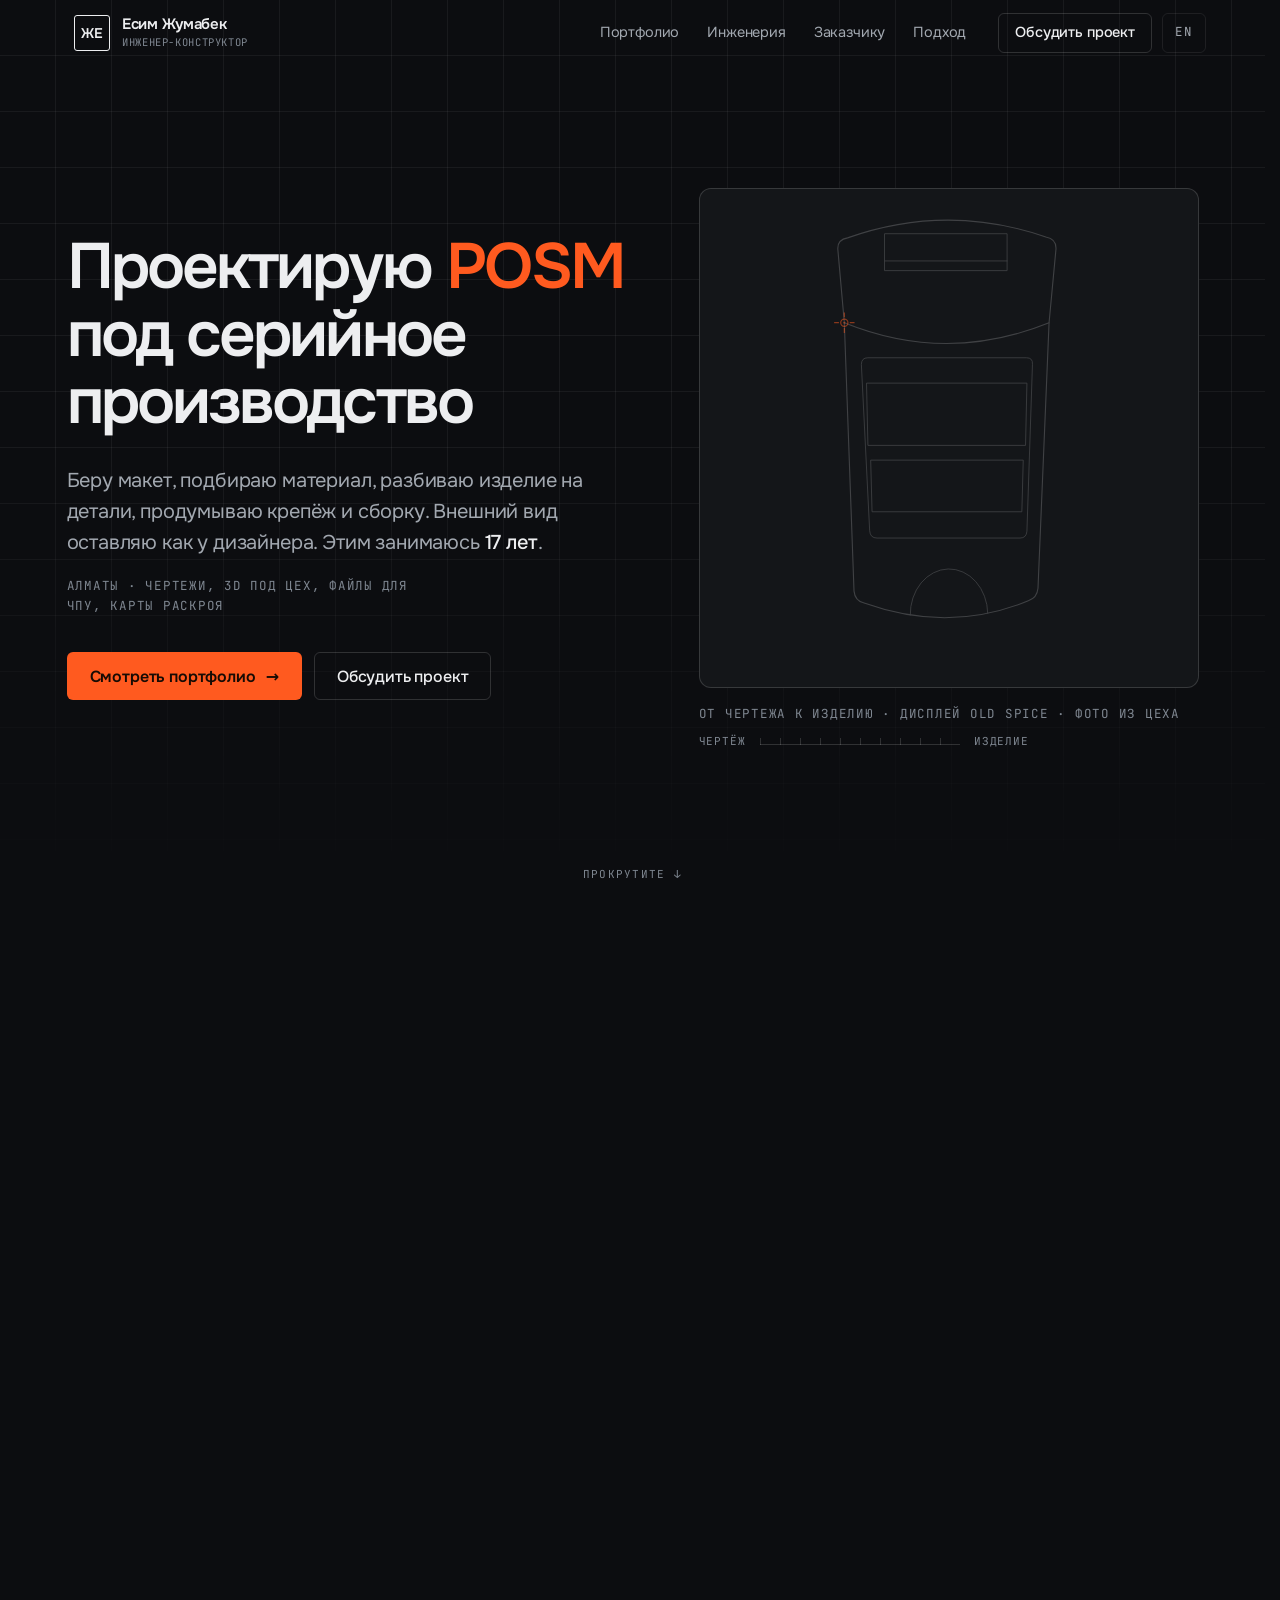
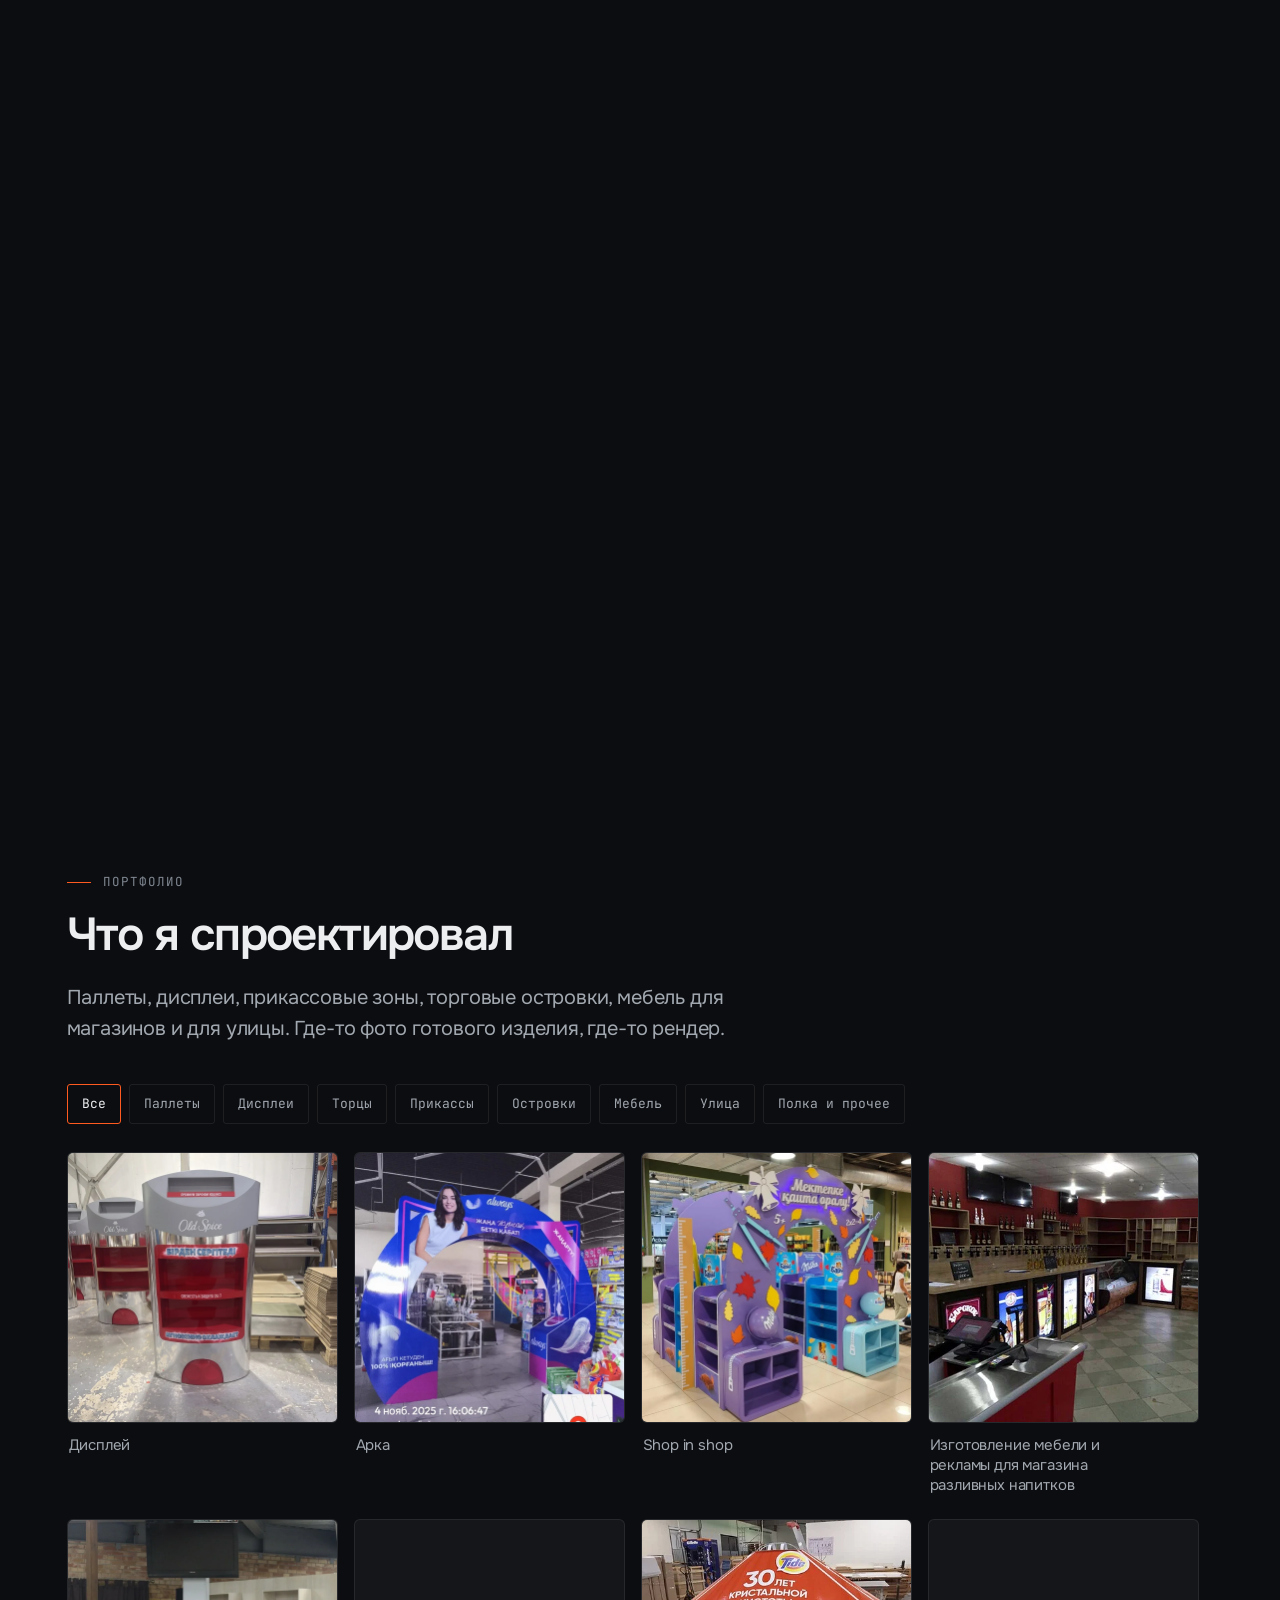
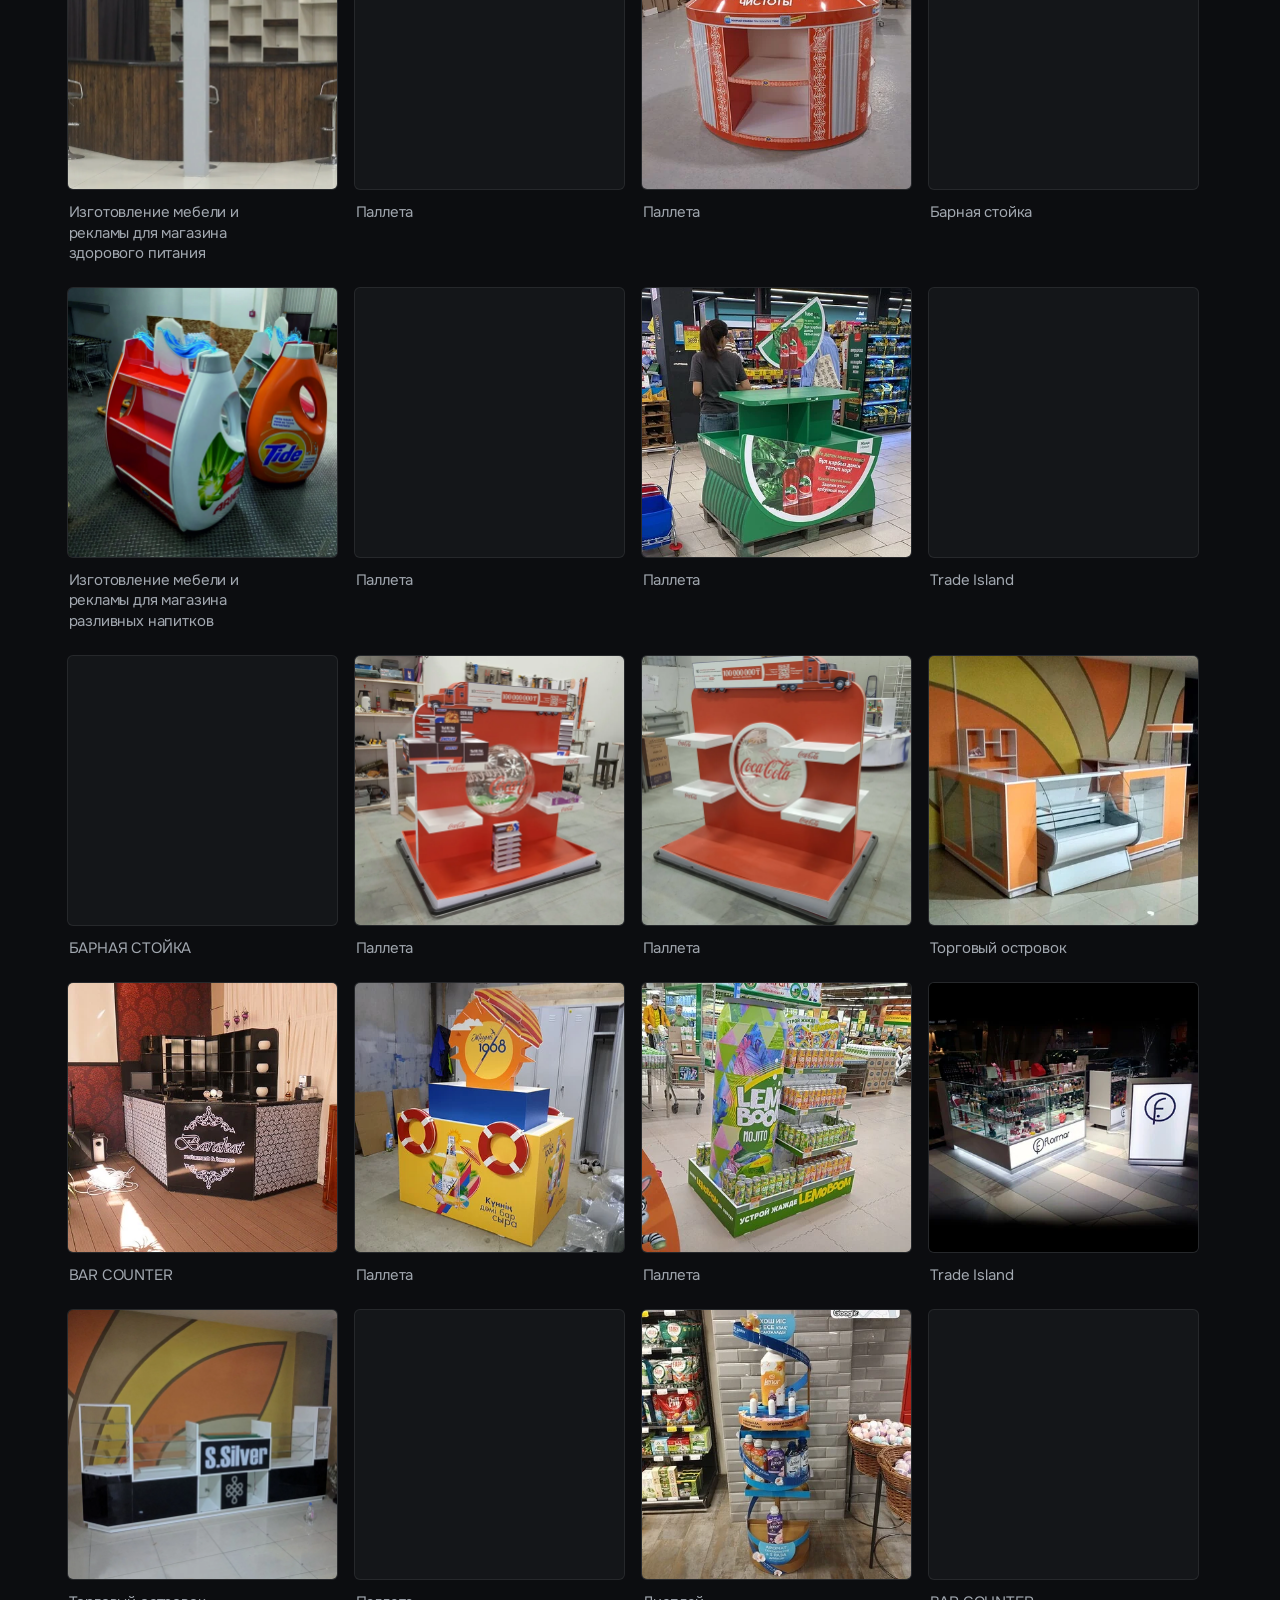
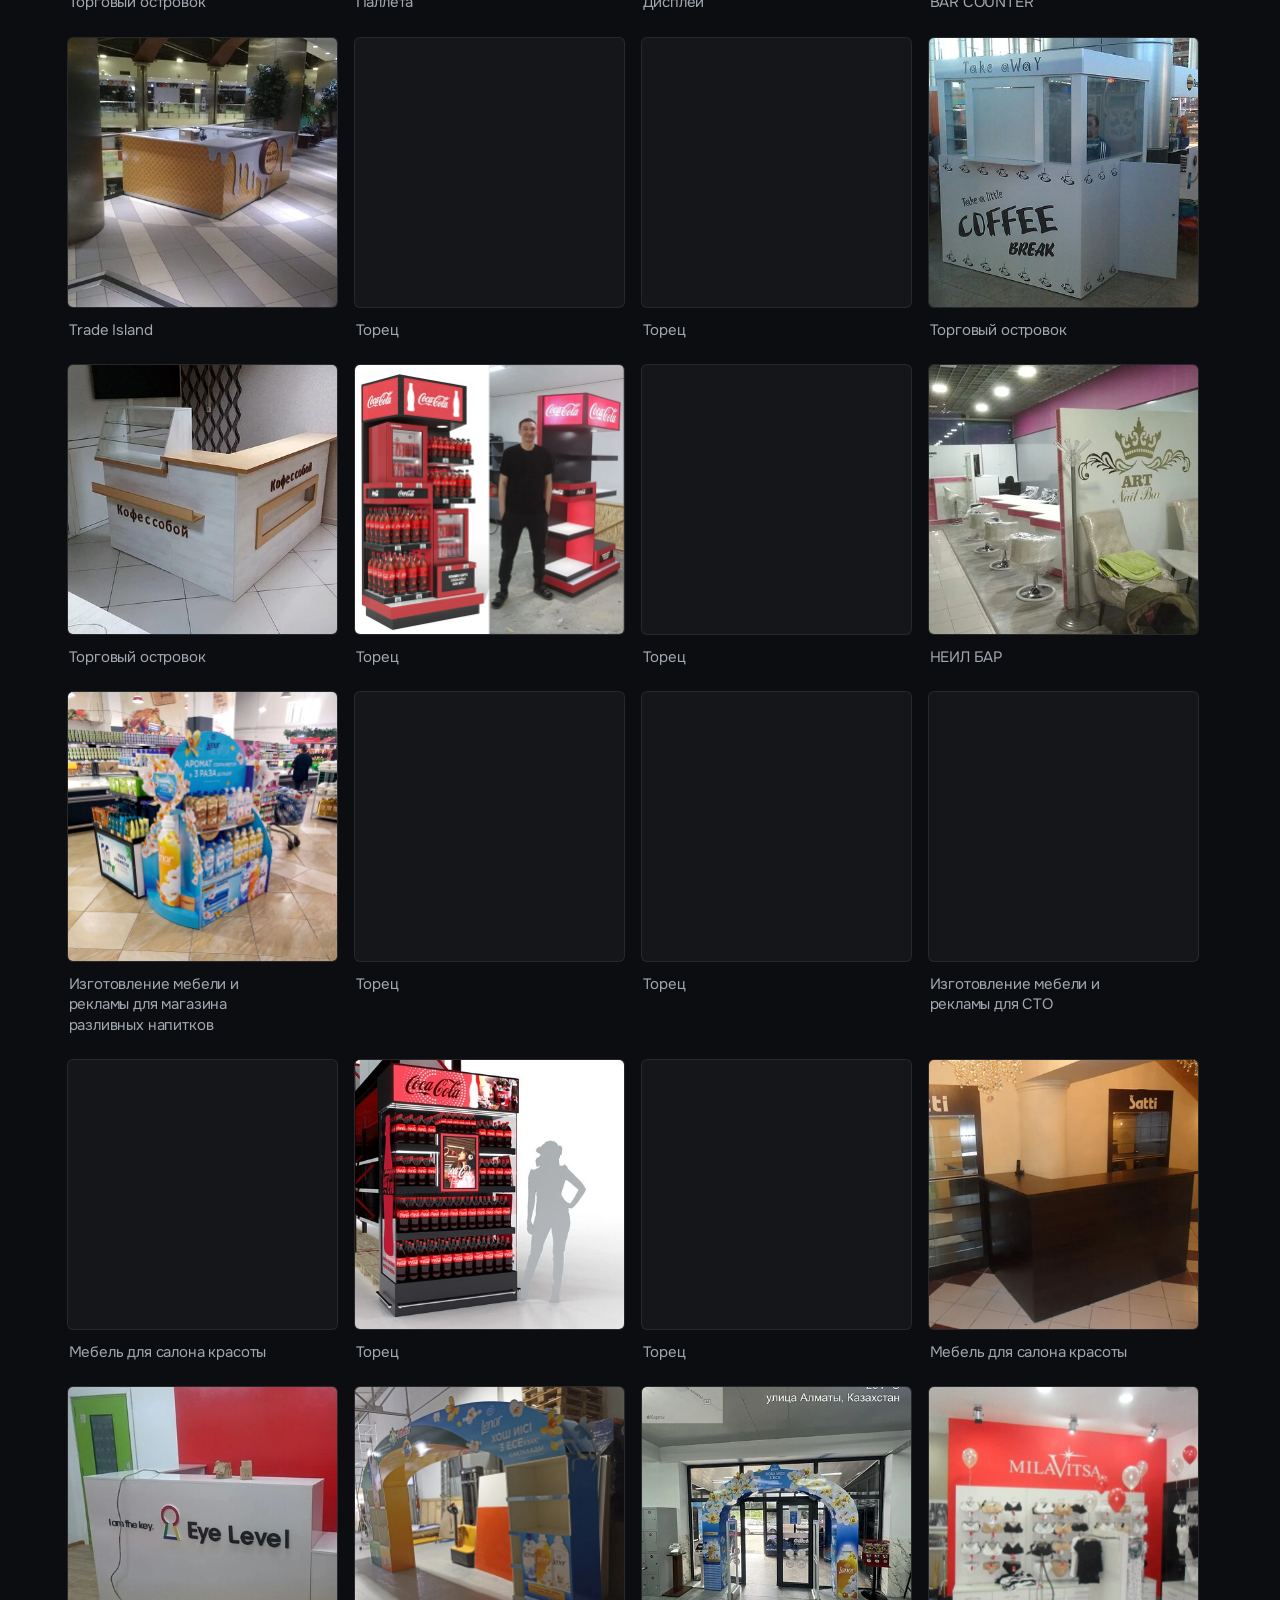
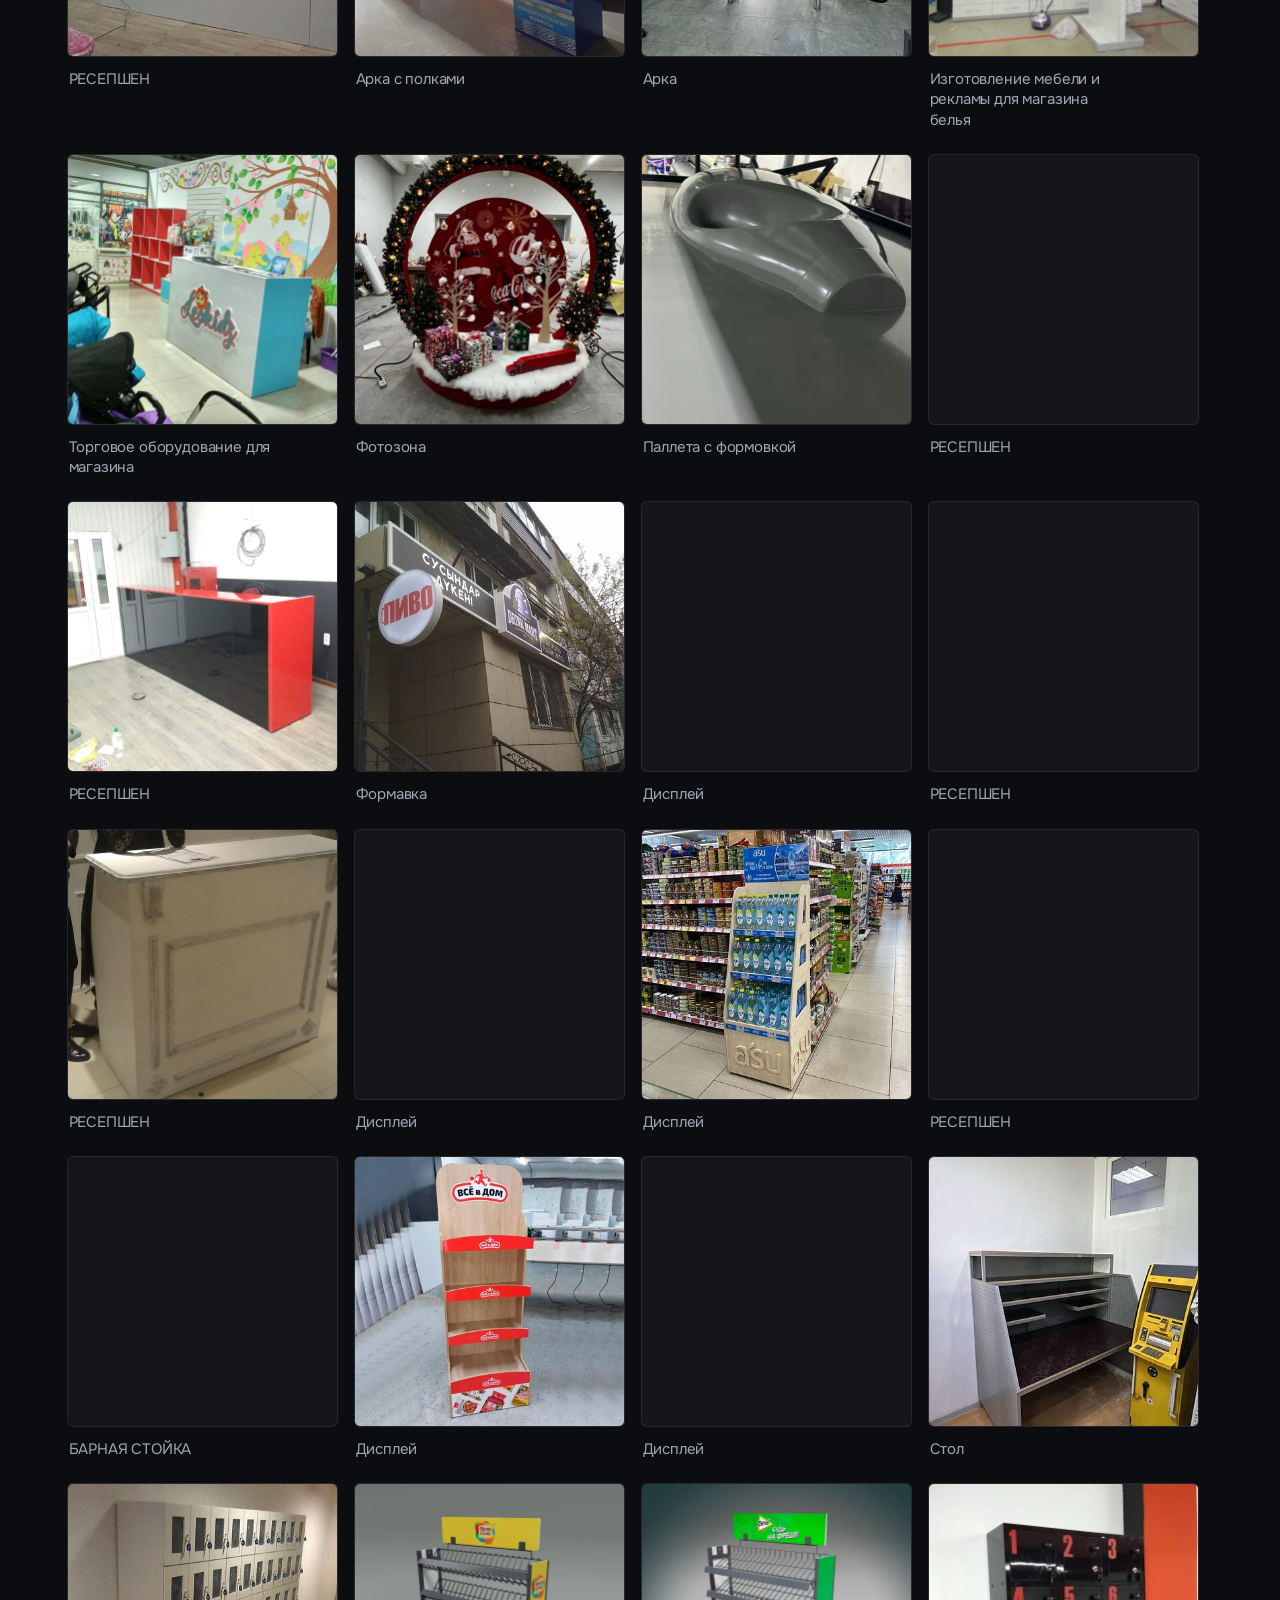
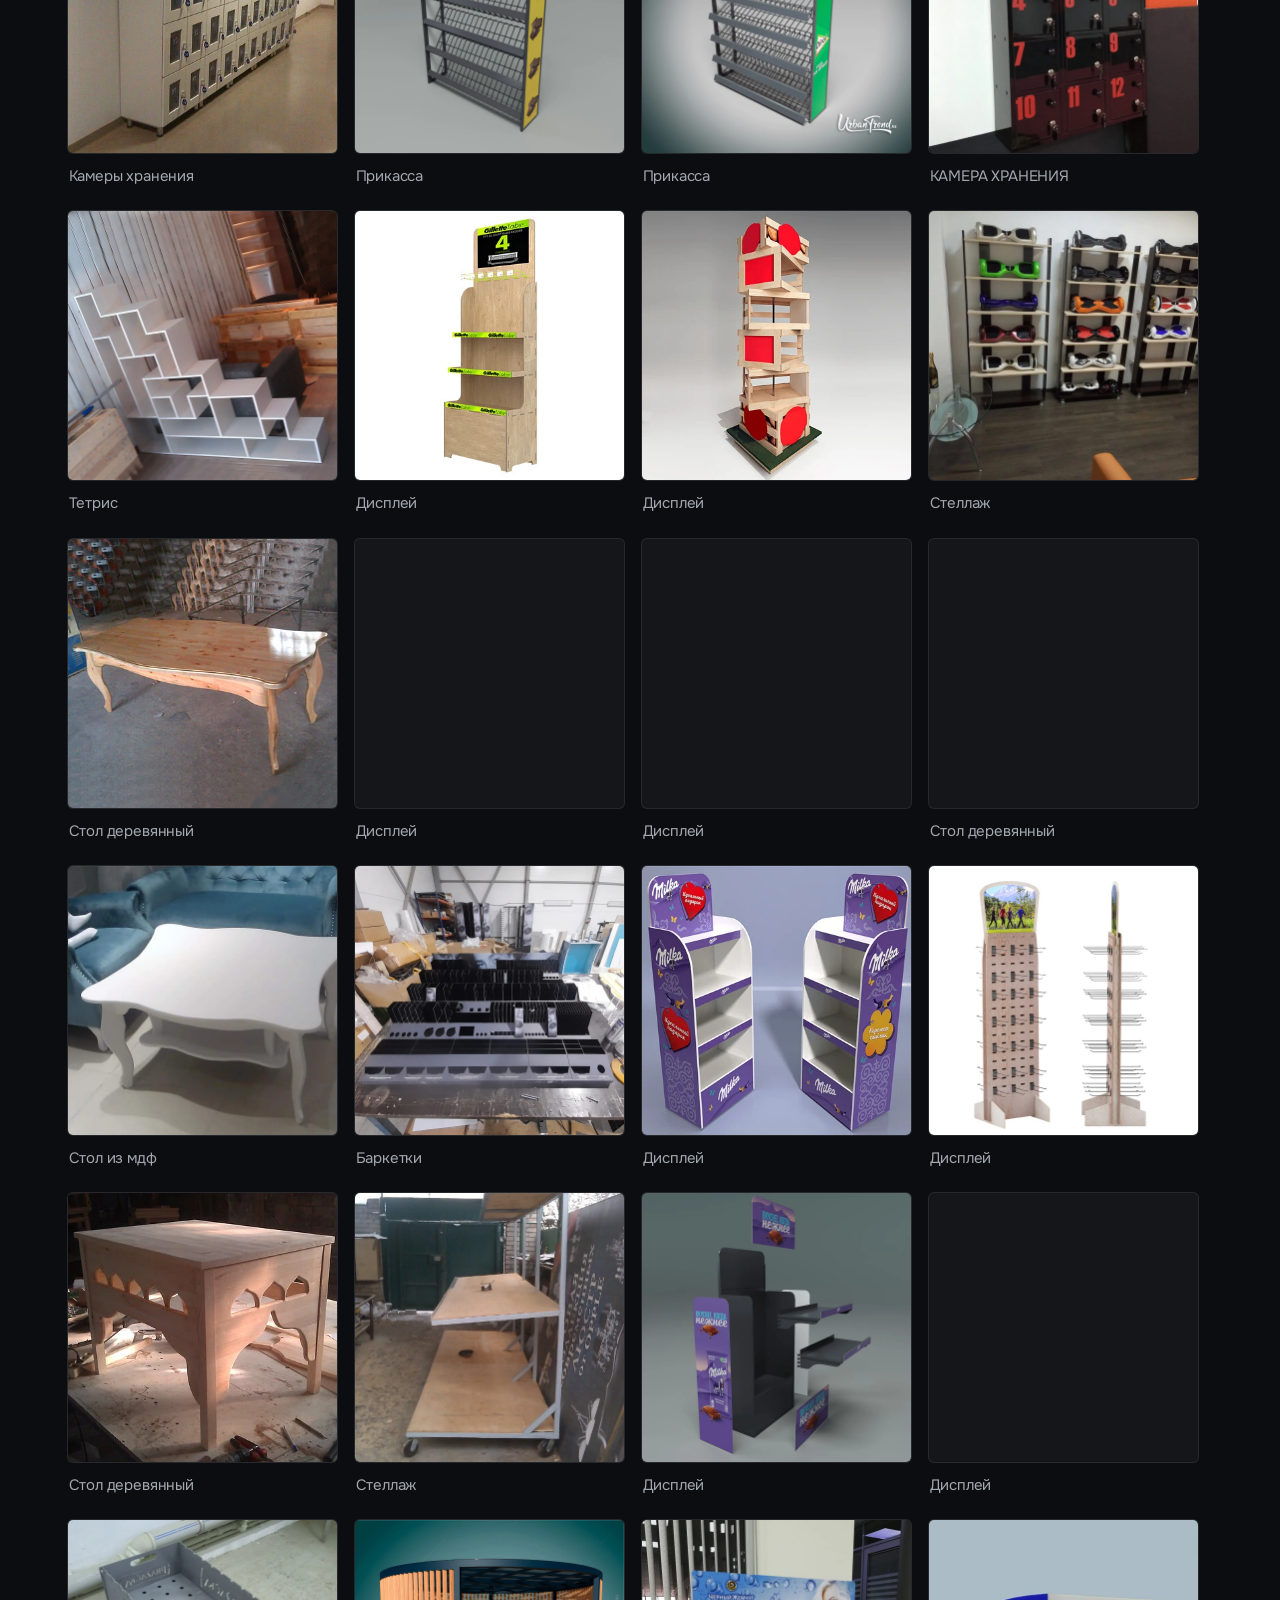
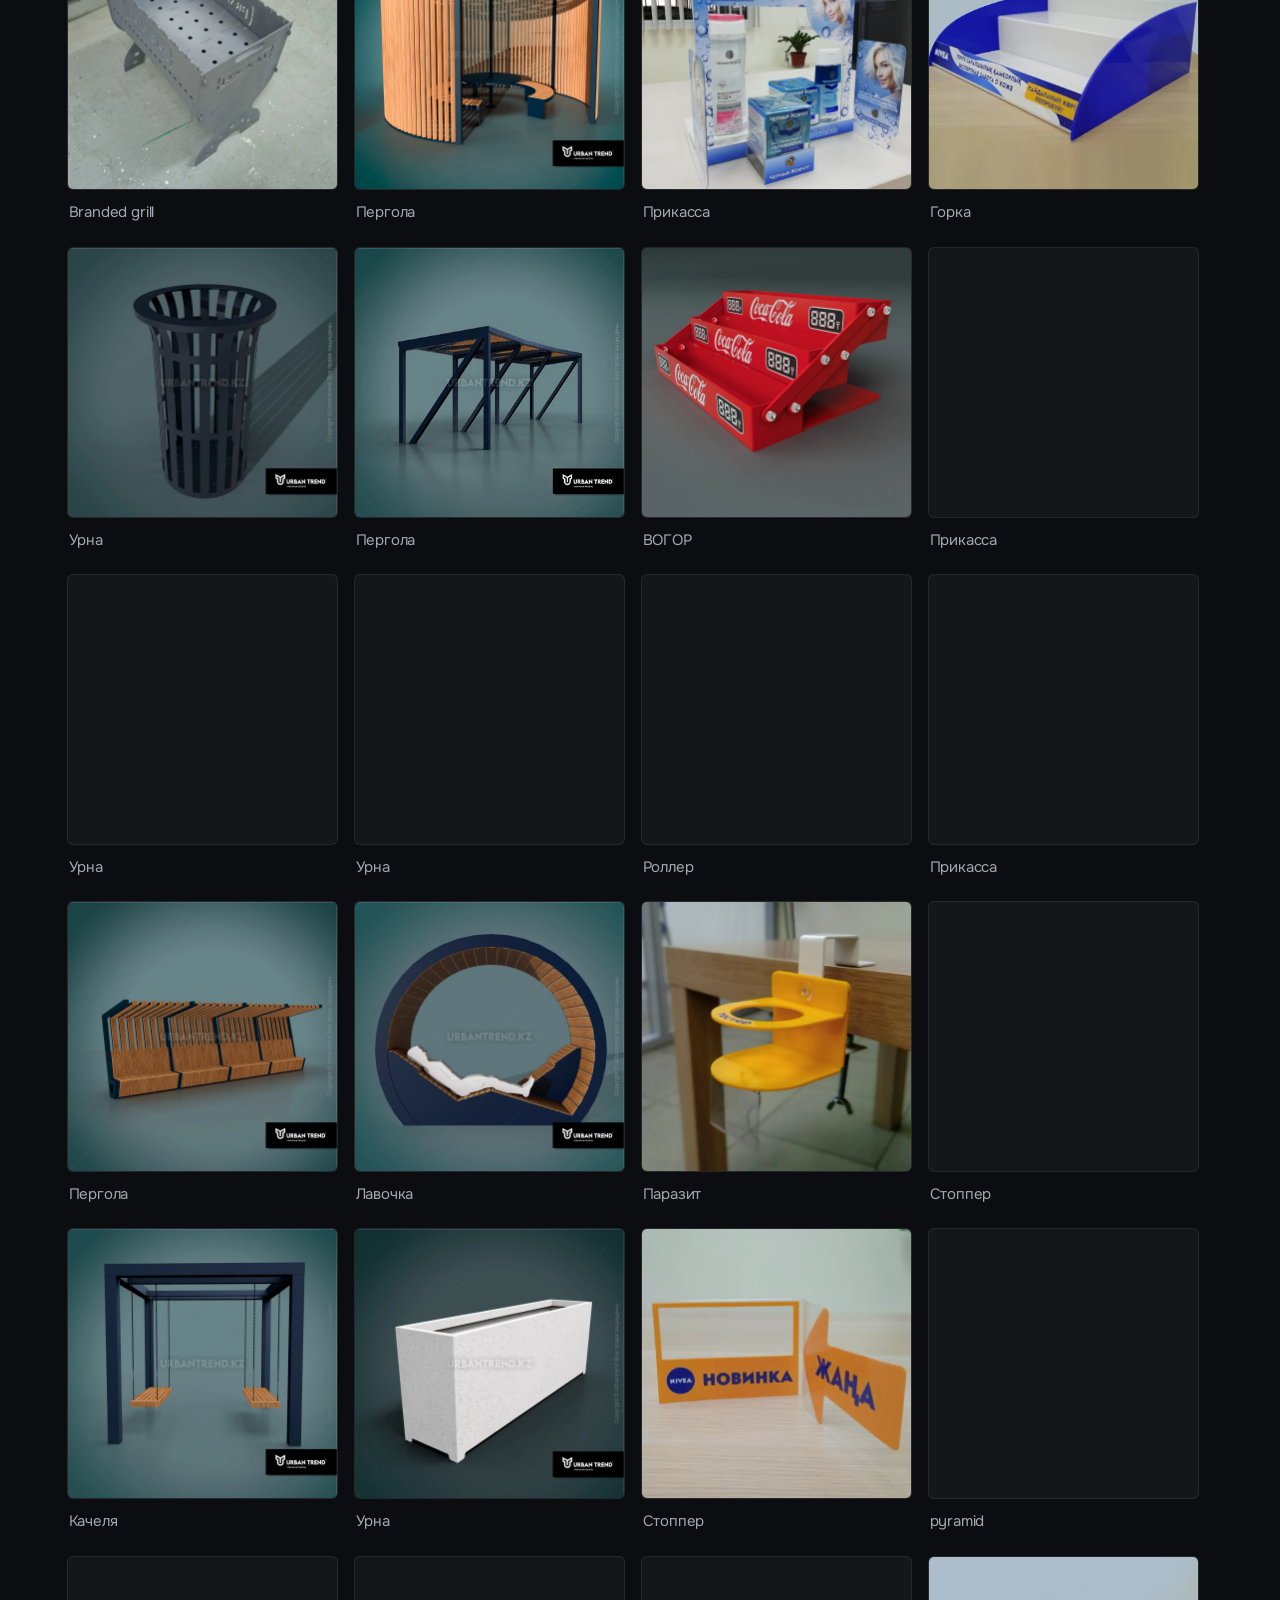
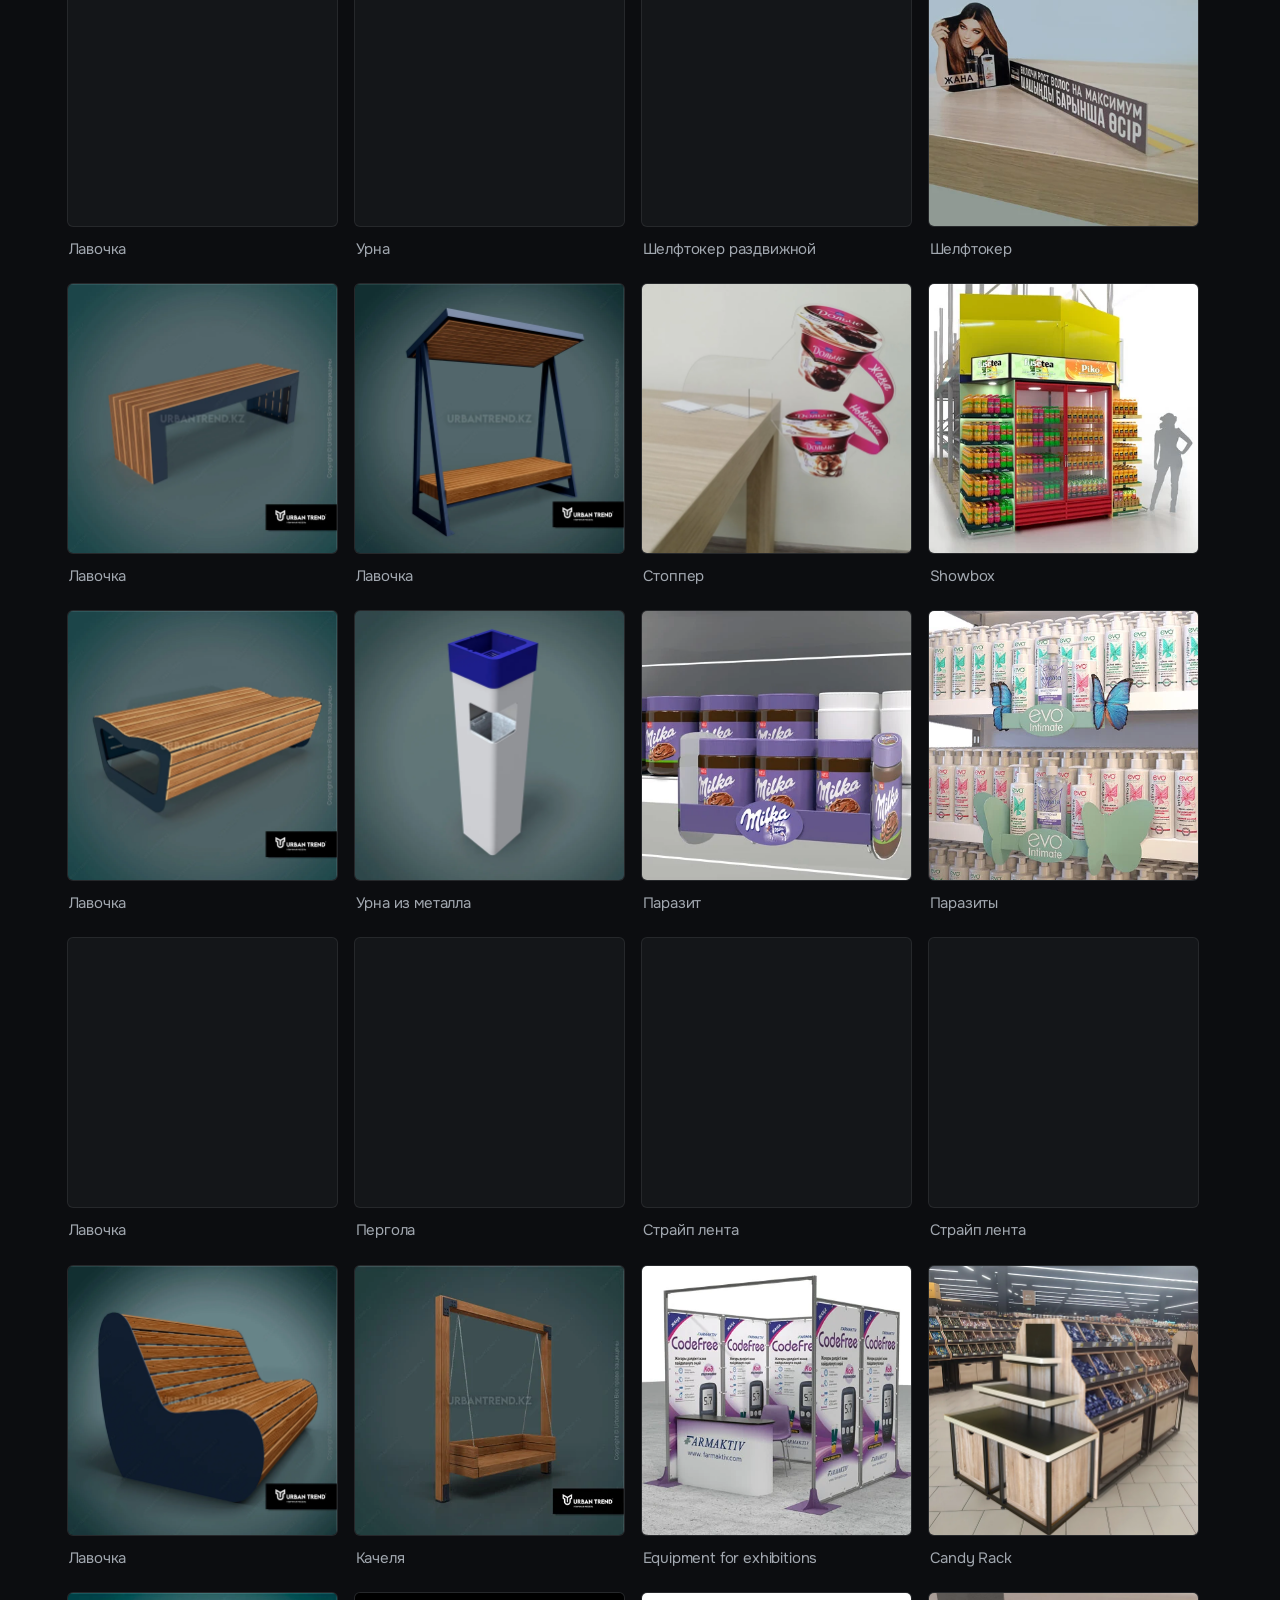
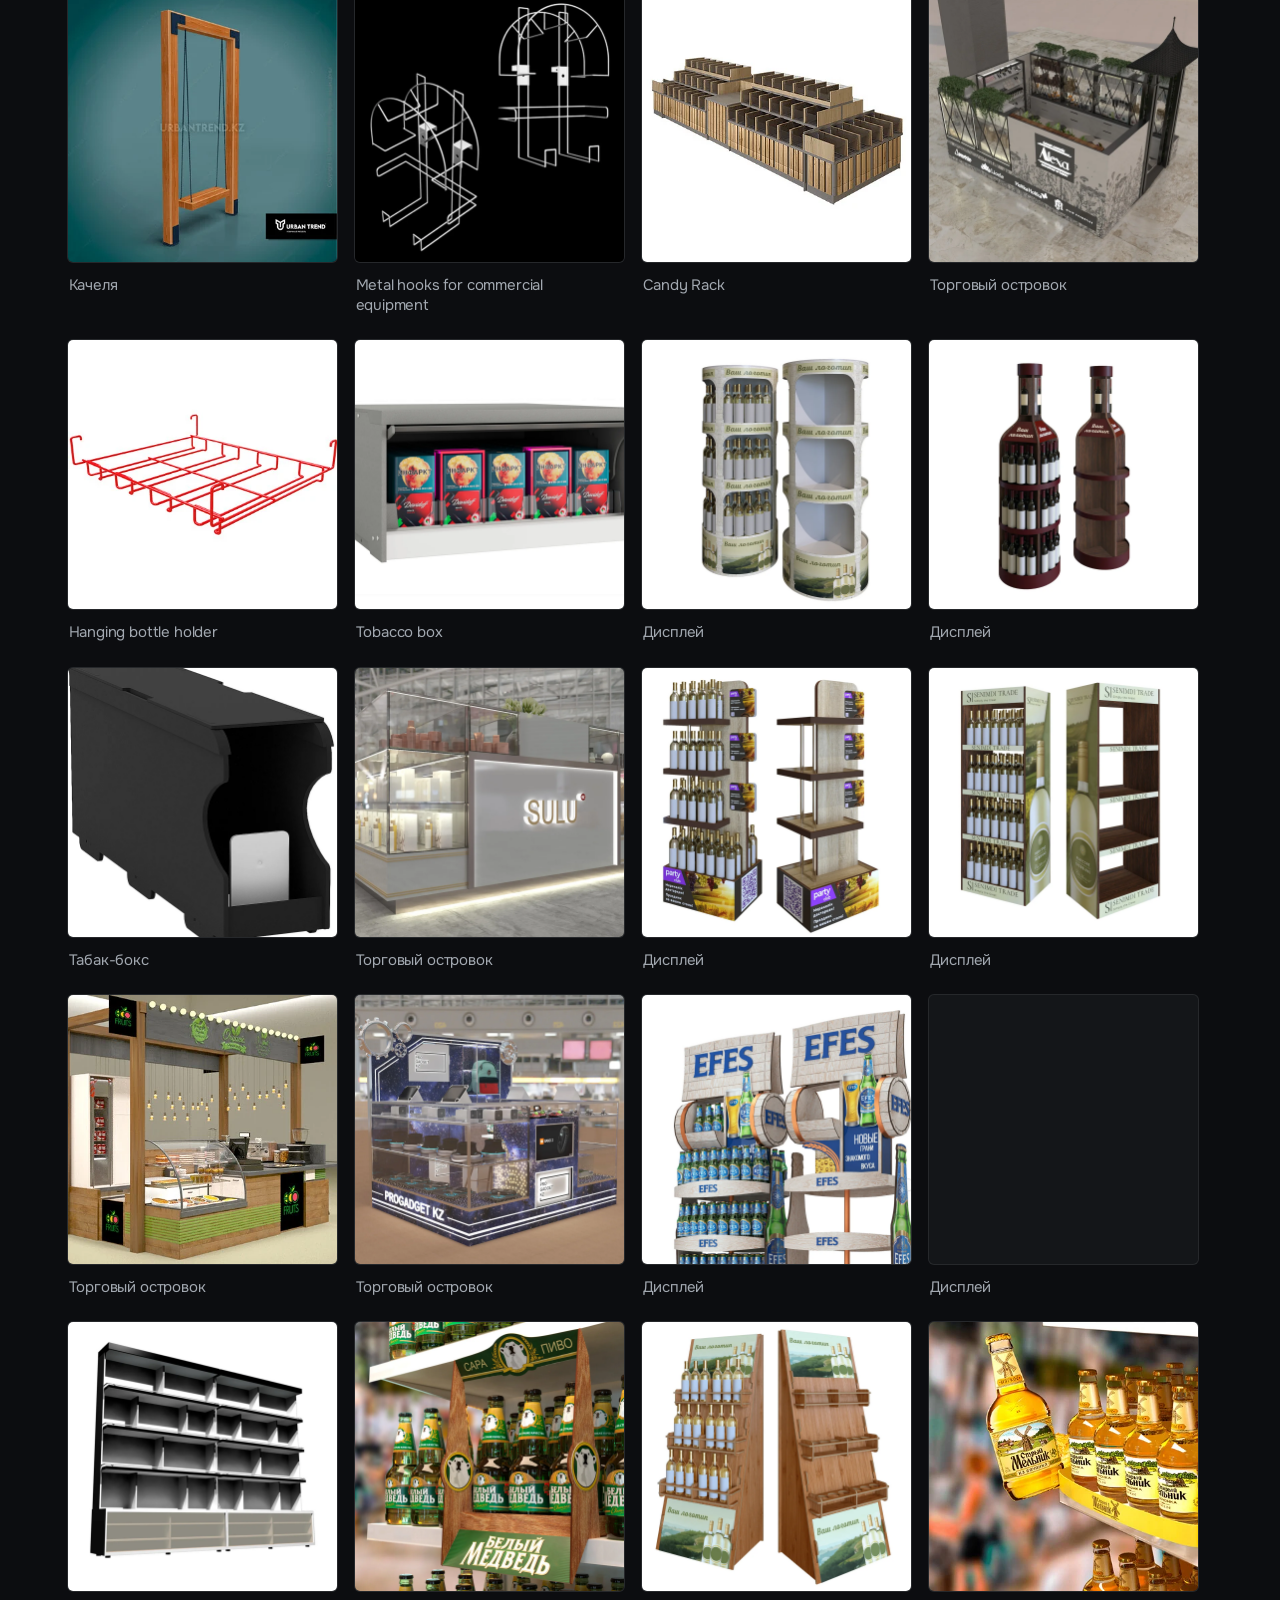
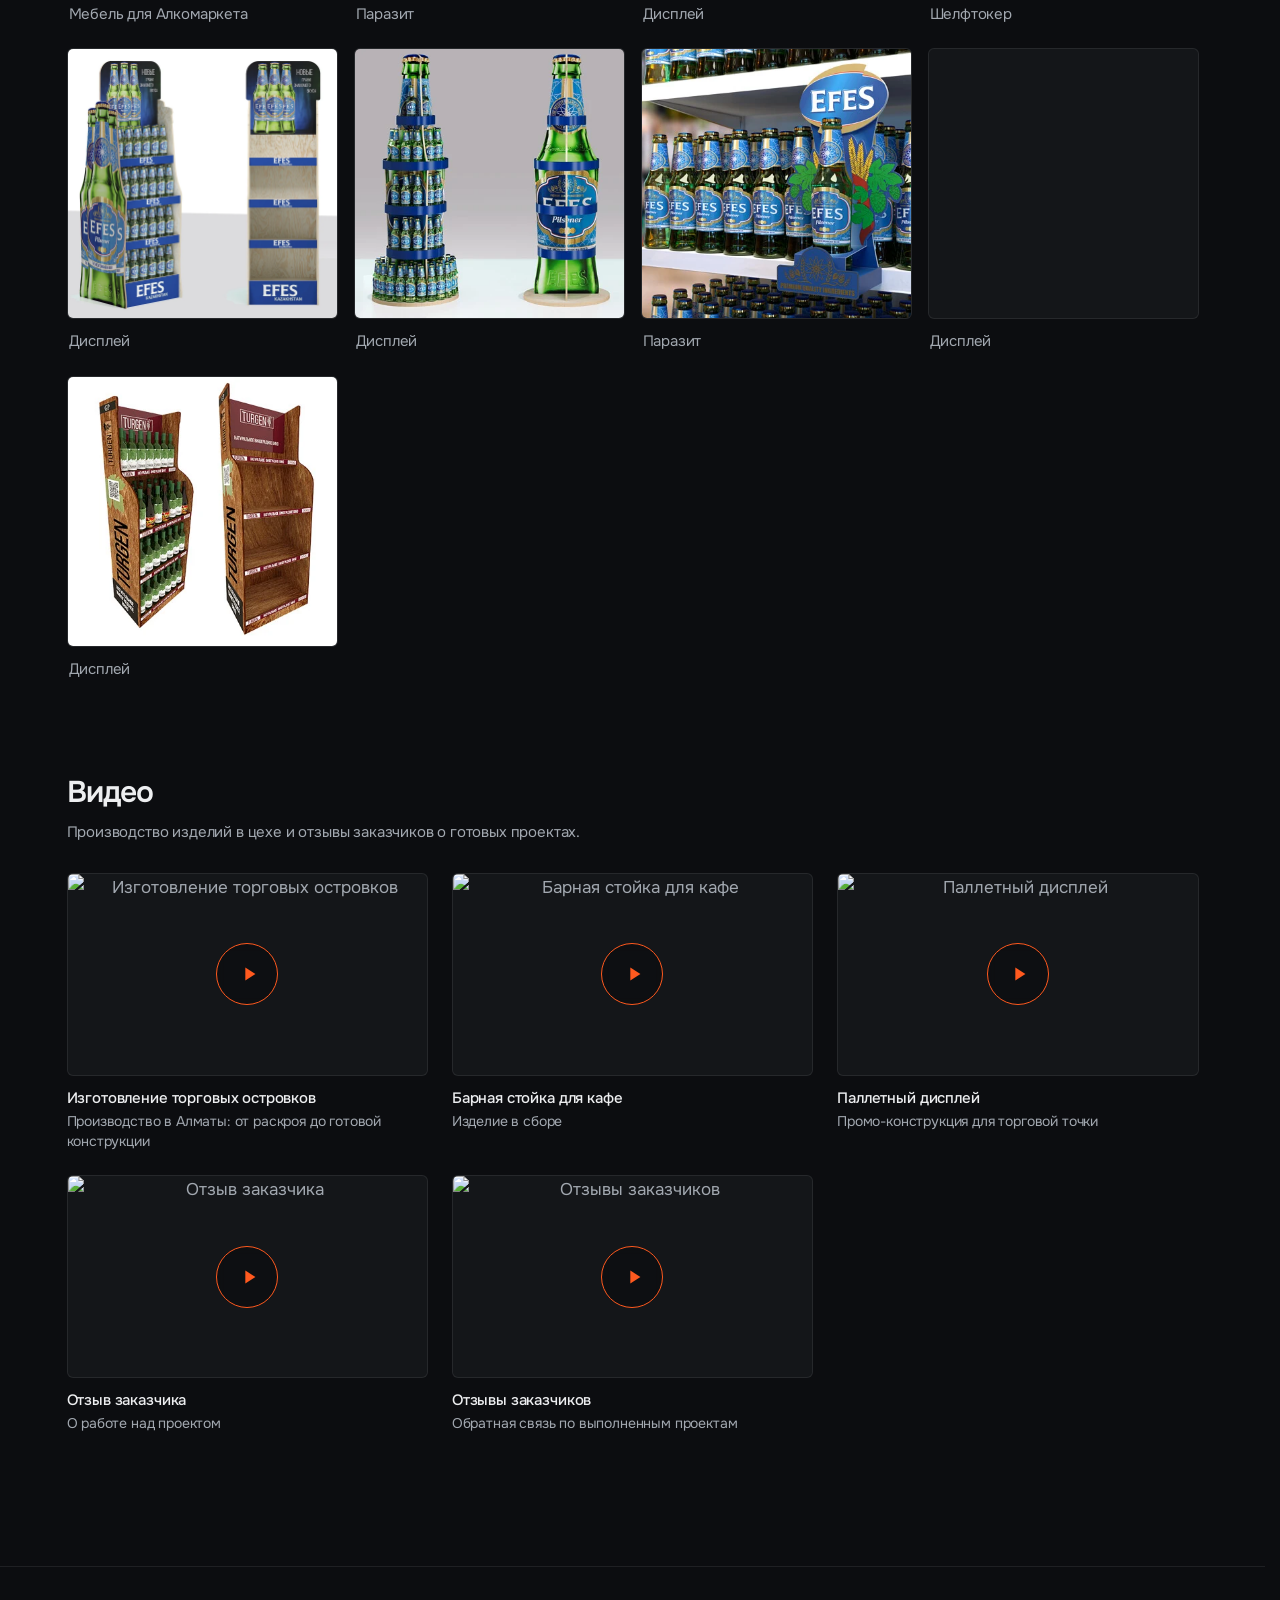
==== commit 7269f661: "Главная: номера 001–145 с карточек работ убраны По слову владельца 25.09.2026: по номерам видно обще" ====
--- a/index.html
+++ b/index.html
@@ -433,7 +433,7 @@
       const id = esc(w[0]), t = esc(w[1]);
       return `<li class="wk" data-k="${kindOf(w[1])}" style="--d:${(i % 4 * .06).toFixed(2)}s"><a class="wk-a" href="assets/work/full/${id}.webp" data-t="${t}">`
         + `<span class="wk-im"><img src="assets/work/covers/${id}.webp" alt="${t}" width="1080" height="1080" loading="${i < 8 ? 'eager' : 'lazy'}" decoding="async">${MARKS}</span>`
-        + `<span class="wk-cap"><span class="wk-n">${pad(i + 1, 3)}</span><span class="wk-t">${t}</span><span class="wk-go" aria-hidden="true"></span></span></a></li>`;
+        + `<span class="wk-cap"><span class="wk-t">${t}</span><span class="wk-go" aria-hidden="true"></span></span></a></li>`;
     }).join('');
   }
   function labelGallery() {
--- a/home.css
+++ b/home.css
@@ -158,7 +158,6 @@
 .wk-a:hover .mk::before,.wk-a:focus-visible .mk::before{transform:scaleX(1)}
 .wk-a:hover .mk::after,.wk-a:focus-visible .mk::after{transform:scaleY(1)}
 .wk-cap{display:flex;align-items:baseline;gap:10px;padding:12px 2px 0}
-.wk-n{flex:none;font:400 11px/1 var(--mono);letter-spacing:.06em;color:var(--fg-3)}
 .wk-t{min-width:0;font-size:15px;line-height:1.35;color:var(--fg-2);overflow-wrap:anywhere;transition:color .18s}
 .wk-go{flex:none;margin-left:auto;font:400 11px/1 var(--mono);letter-spacing:.06em;text-transform:uppercase;color:var(--accent);opacity:0;transform:translateX(-6px);transition:opacity .4s var(--ease),transform .4s var(--ease)}
 .wk-a:hover .wk-t,.wk-a:focus-visible .wk-t{color:var(--fg)}
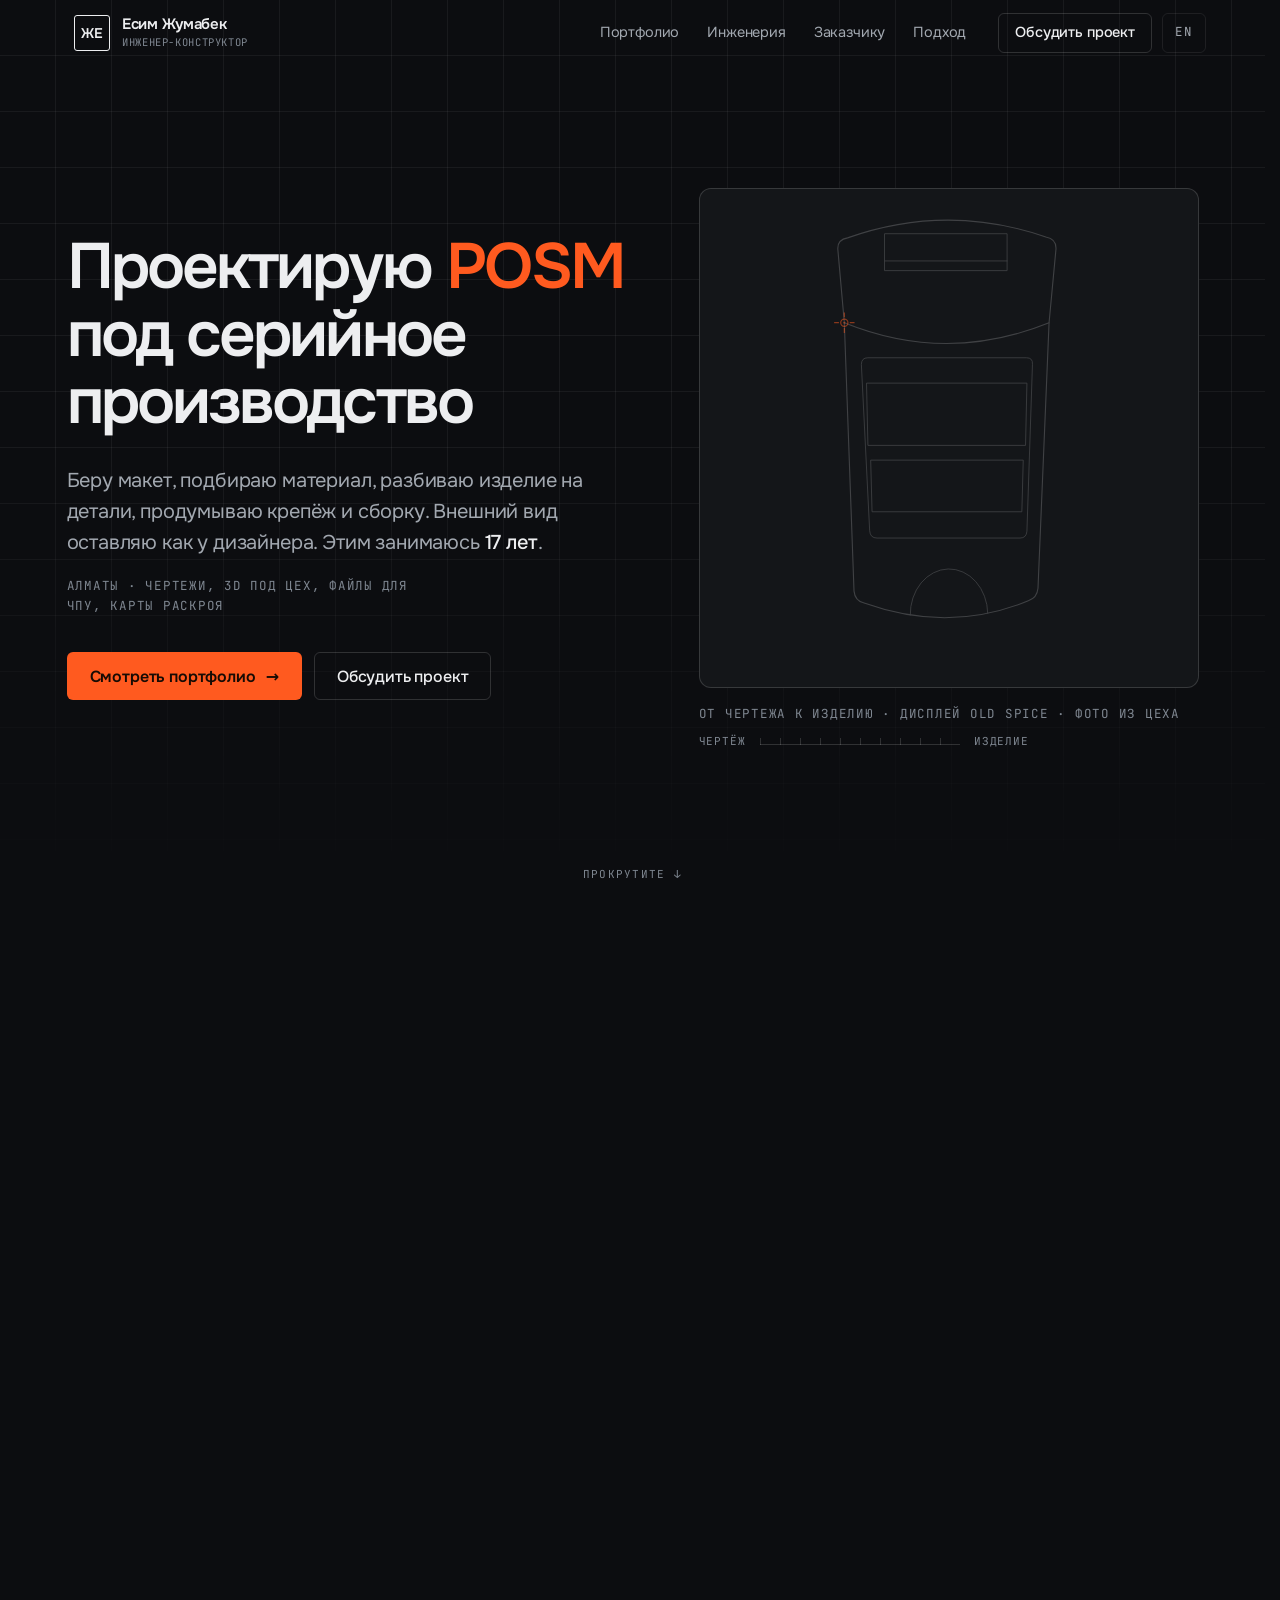
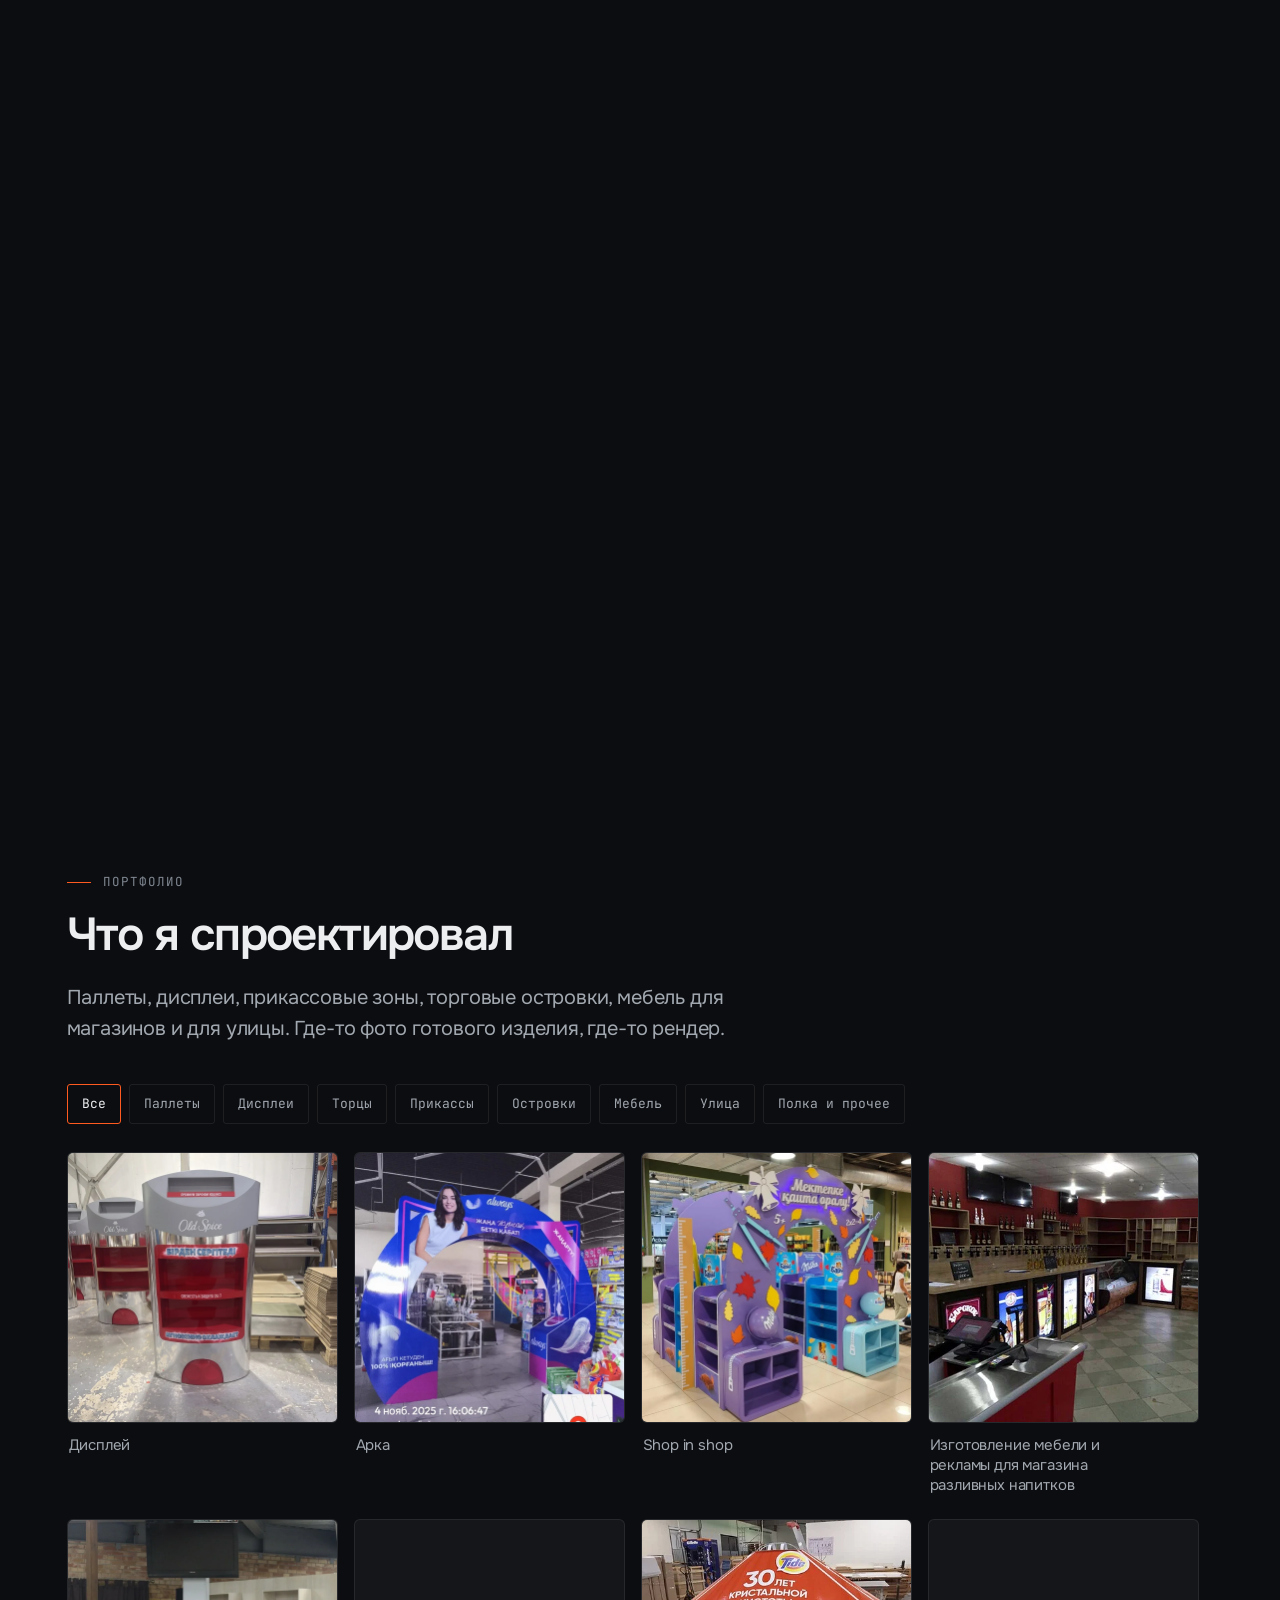
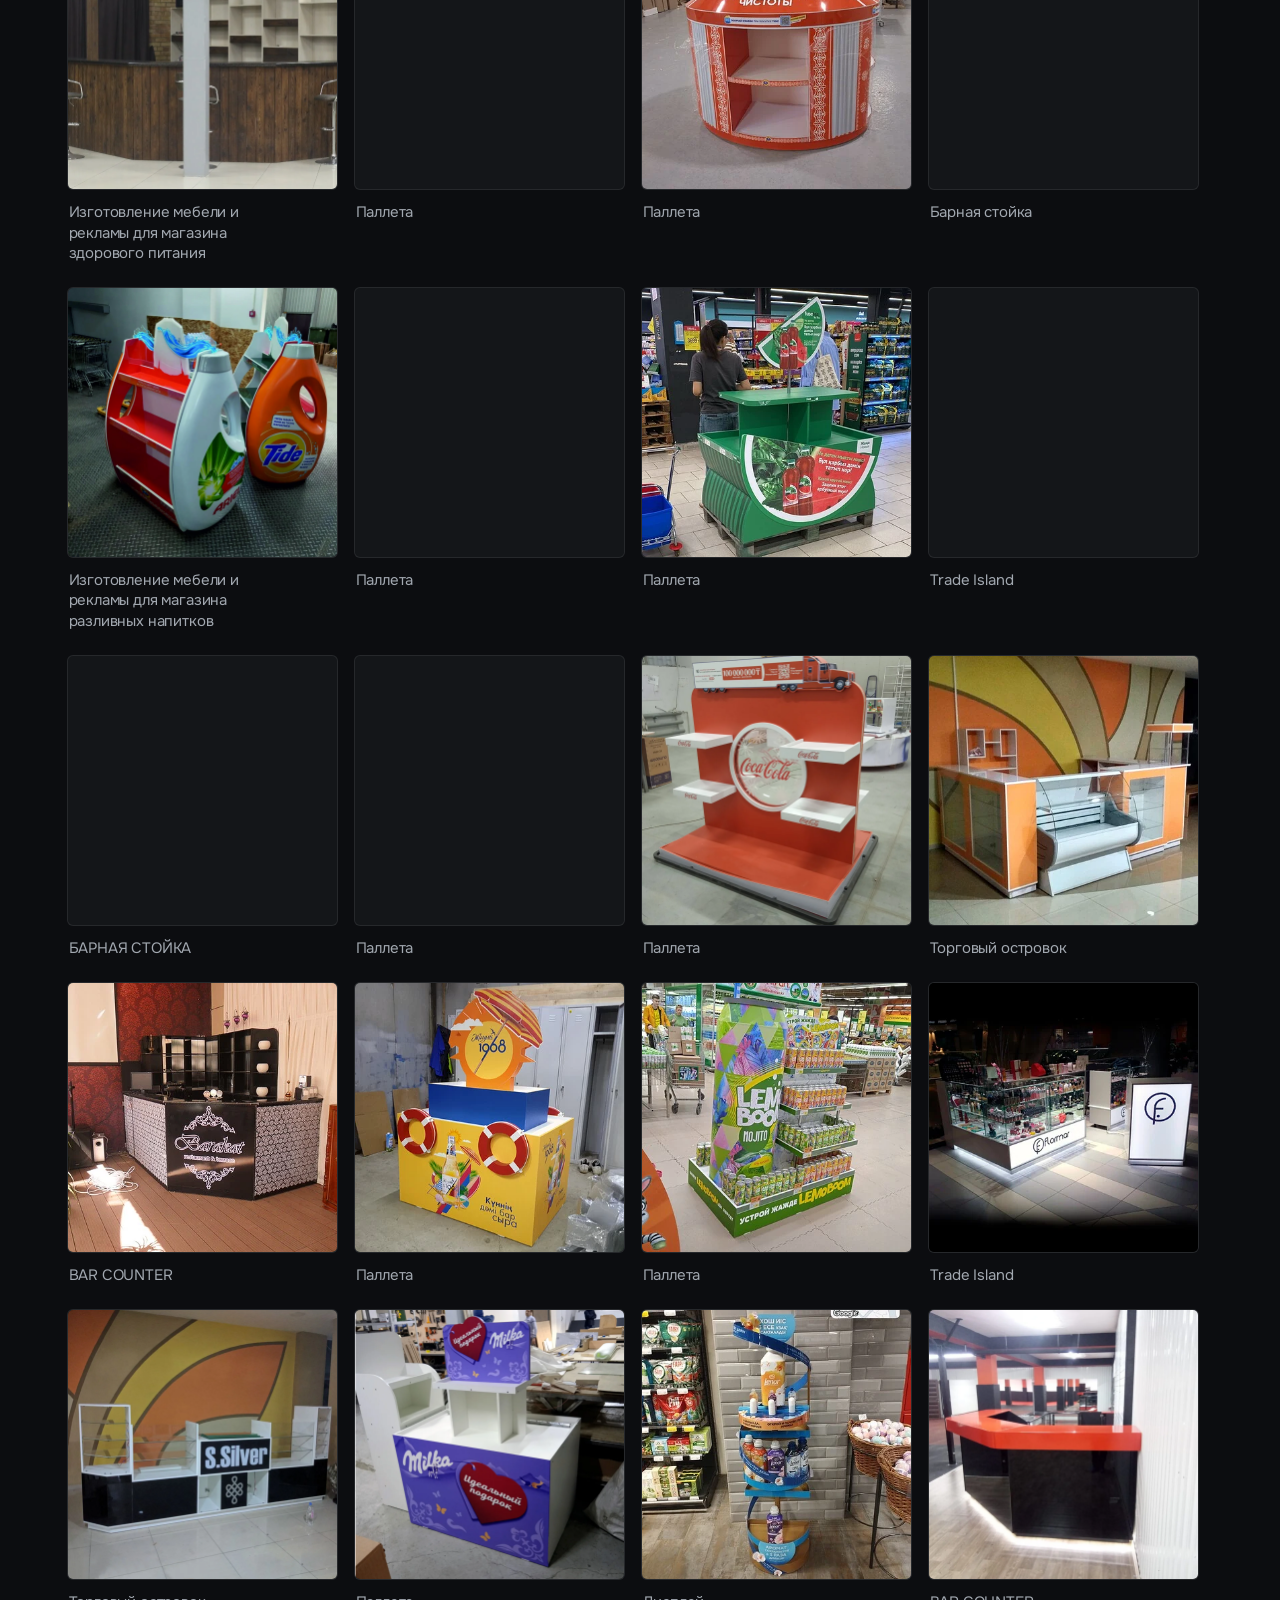
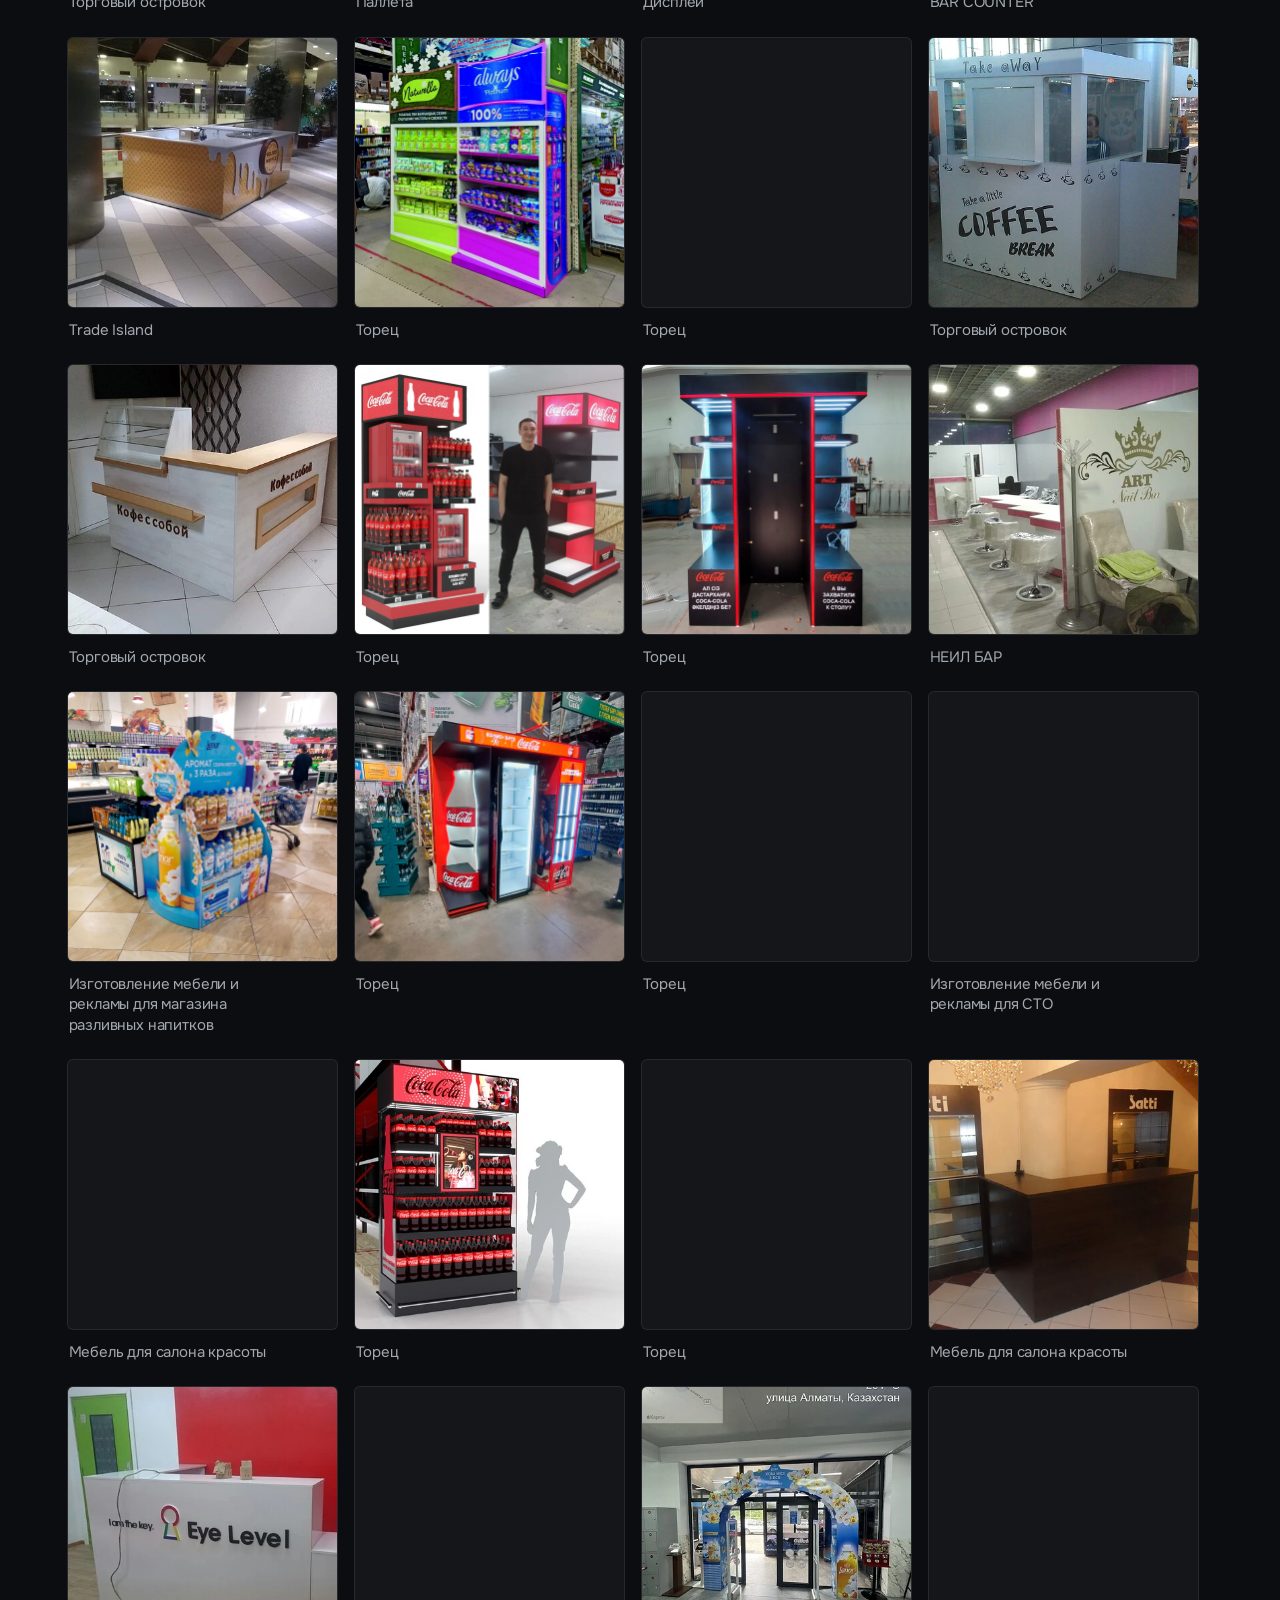
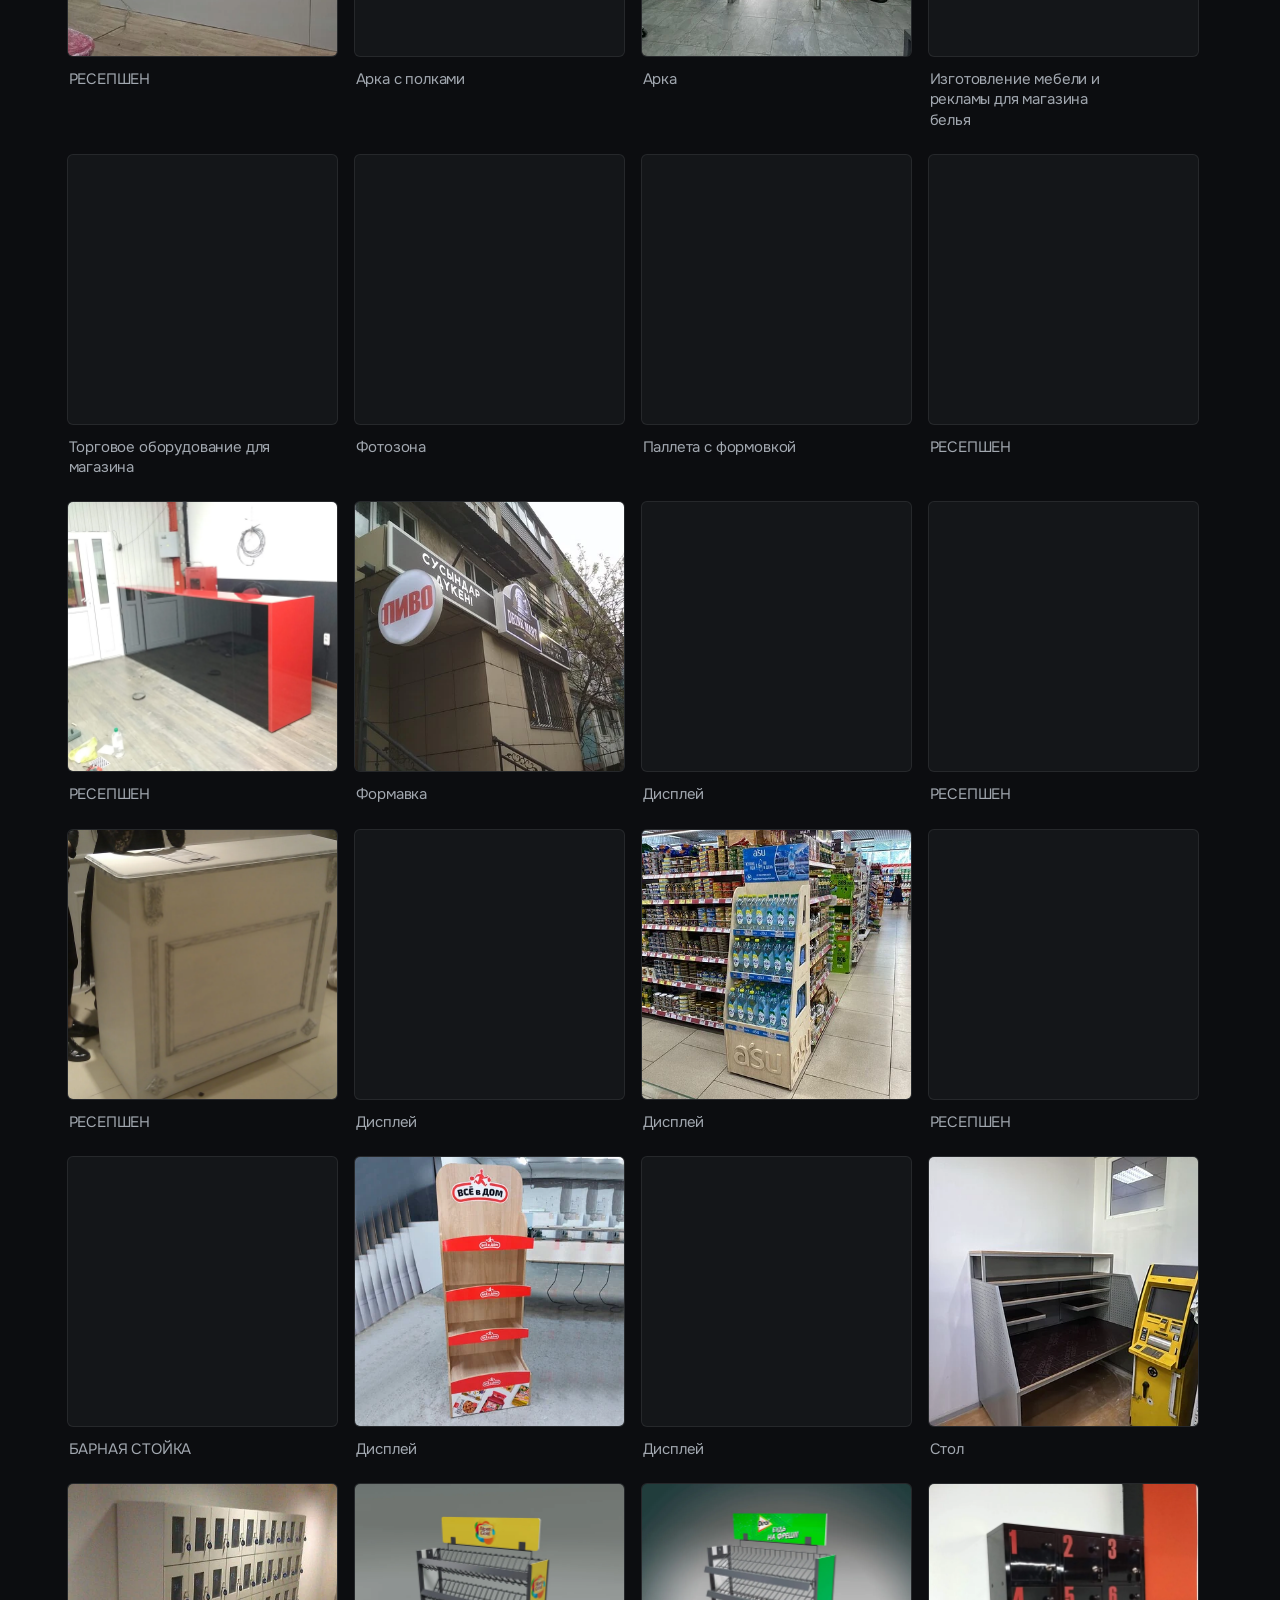
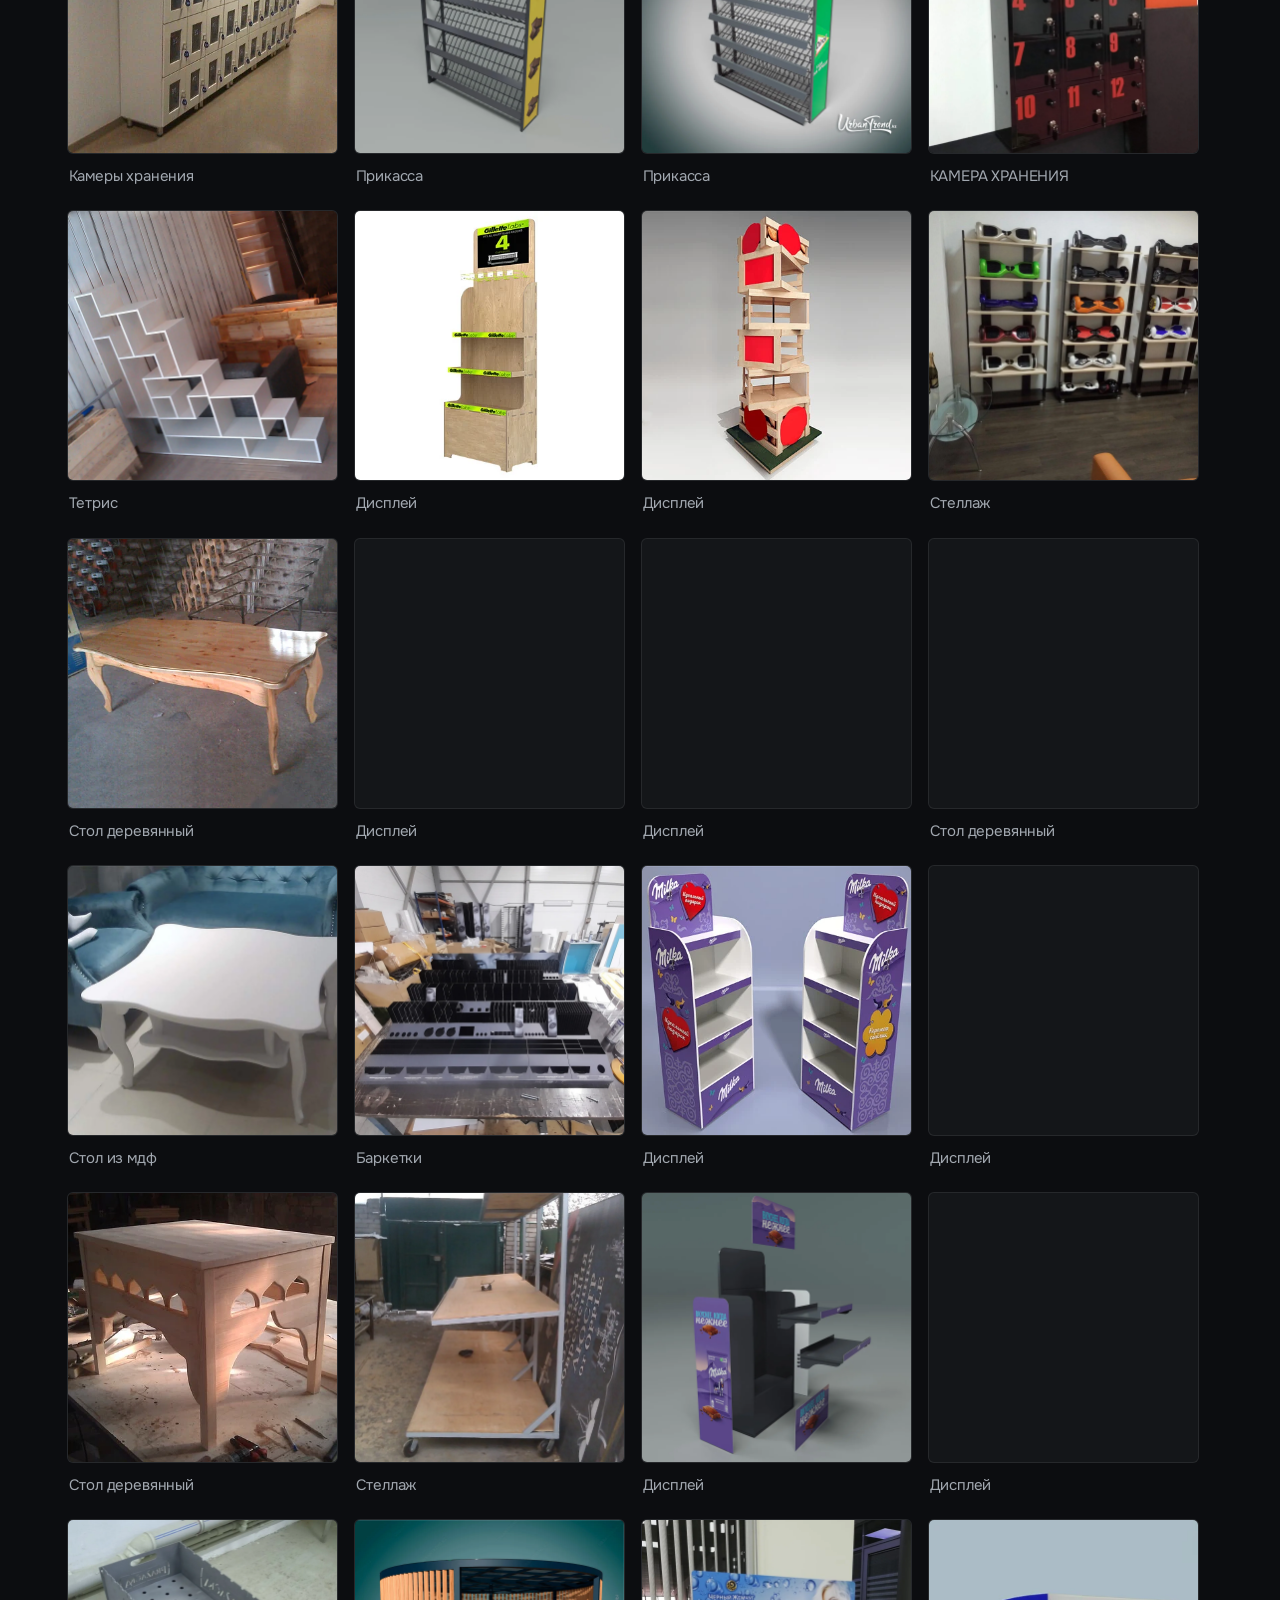
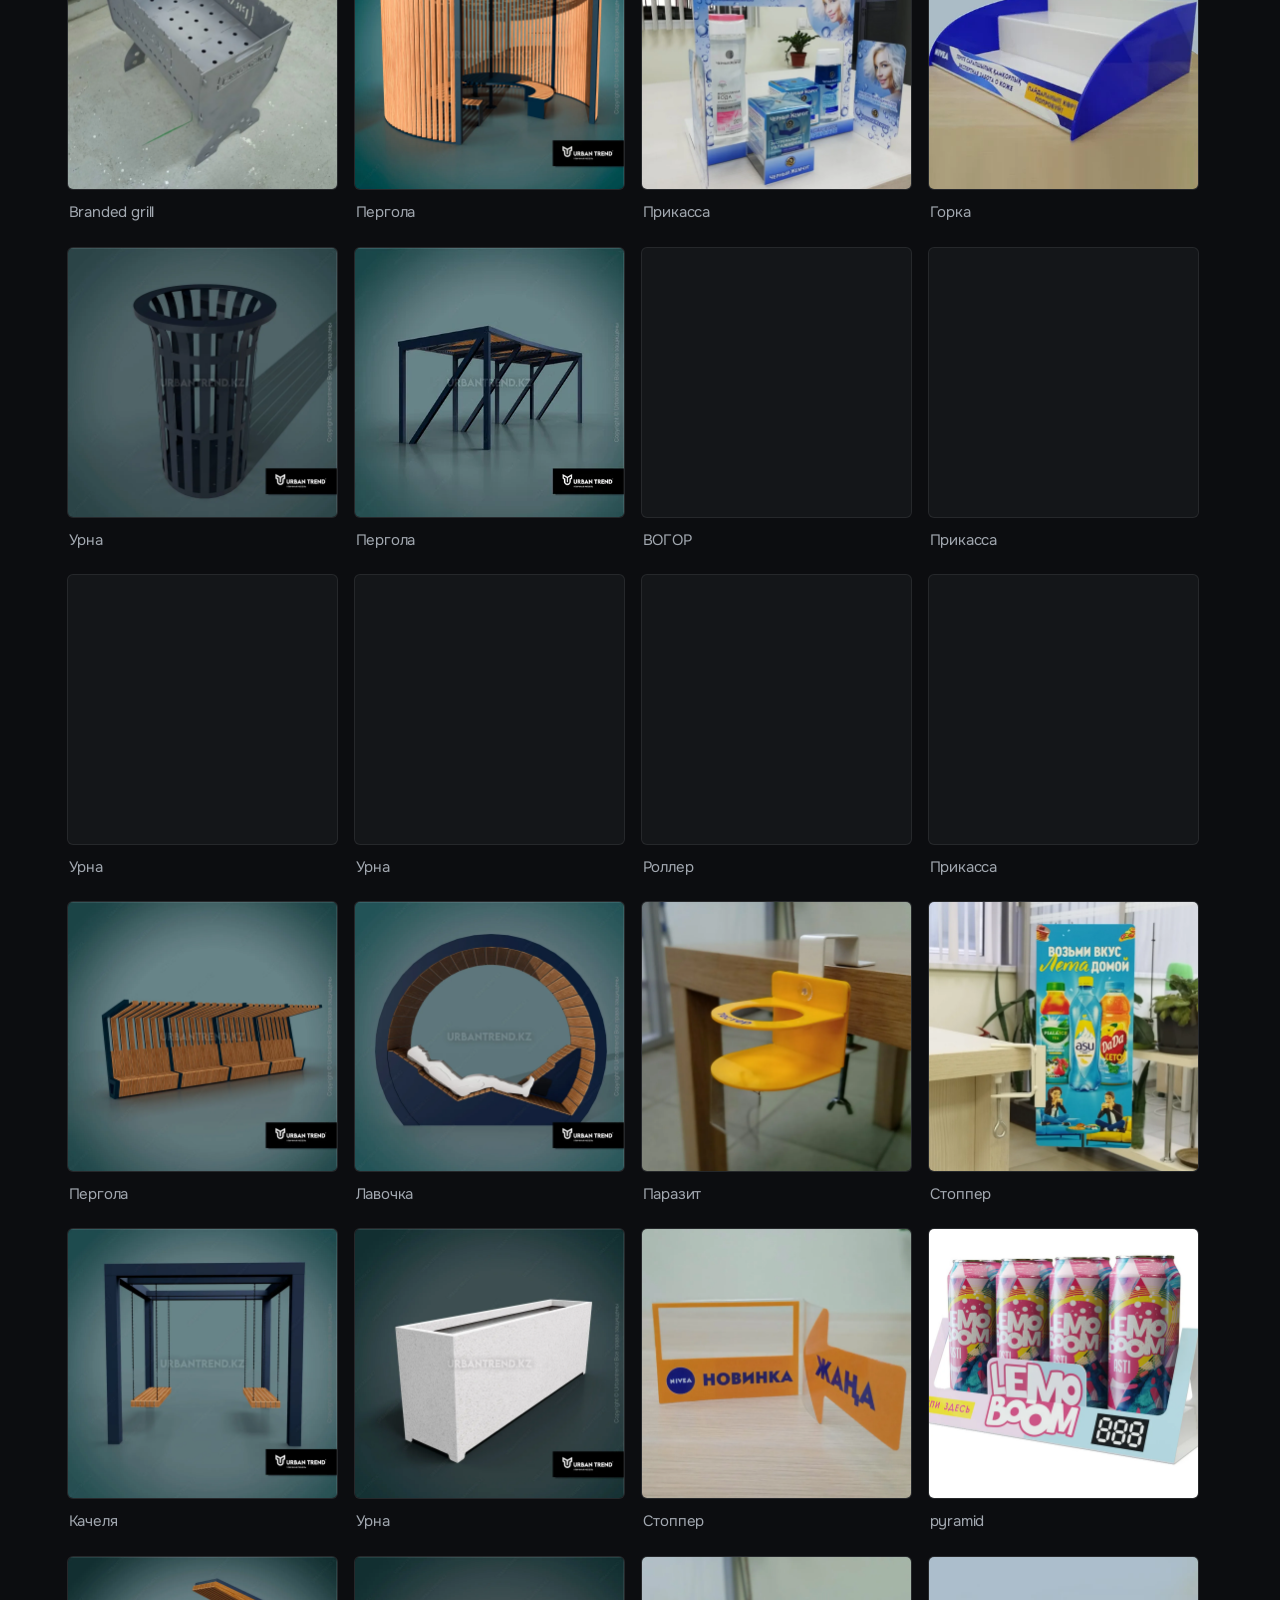
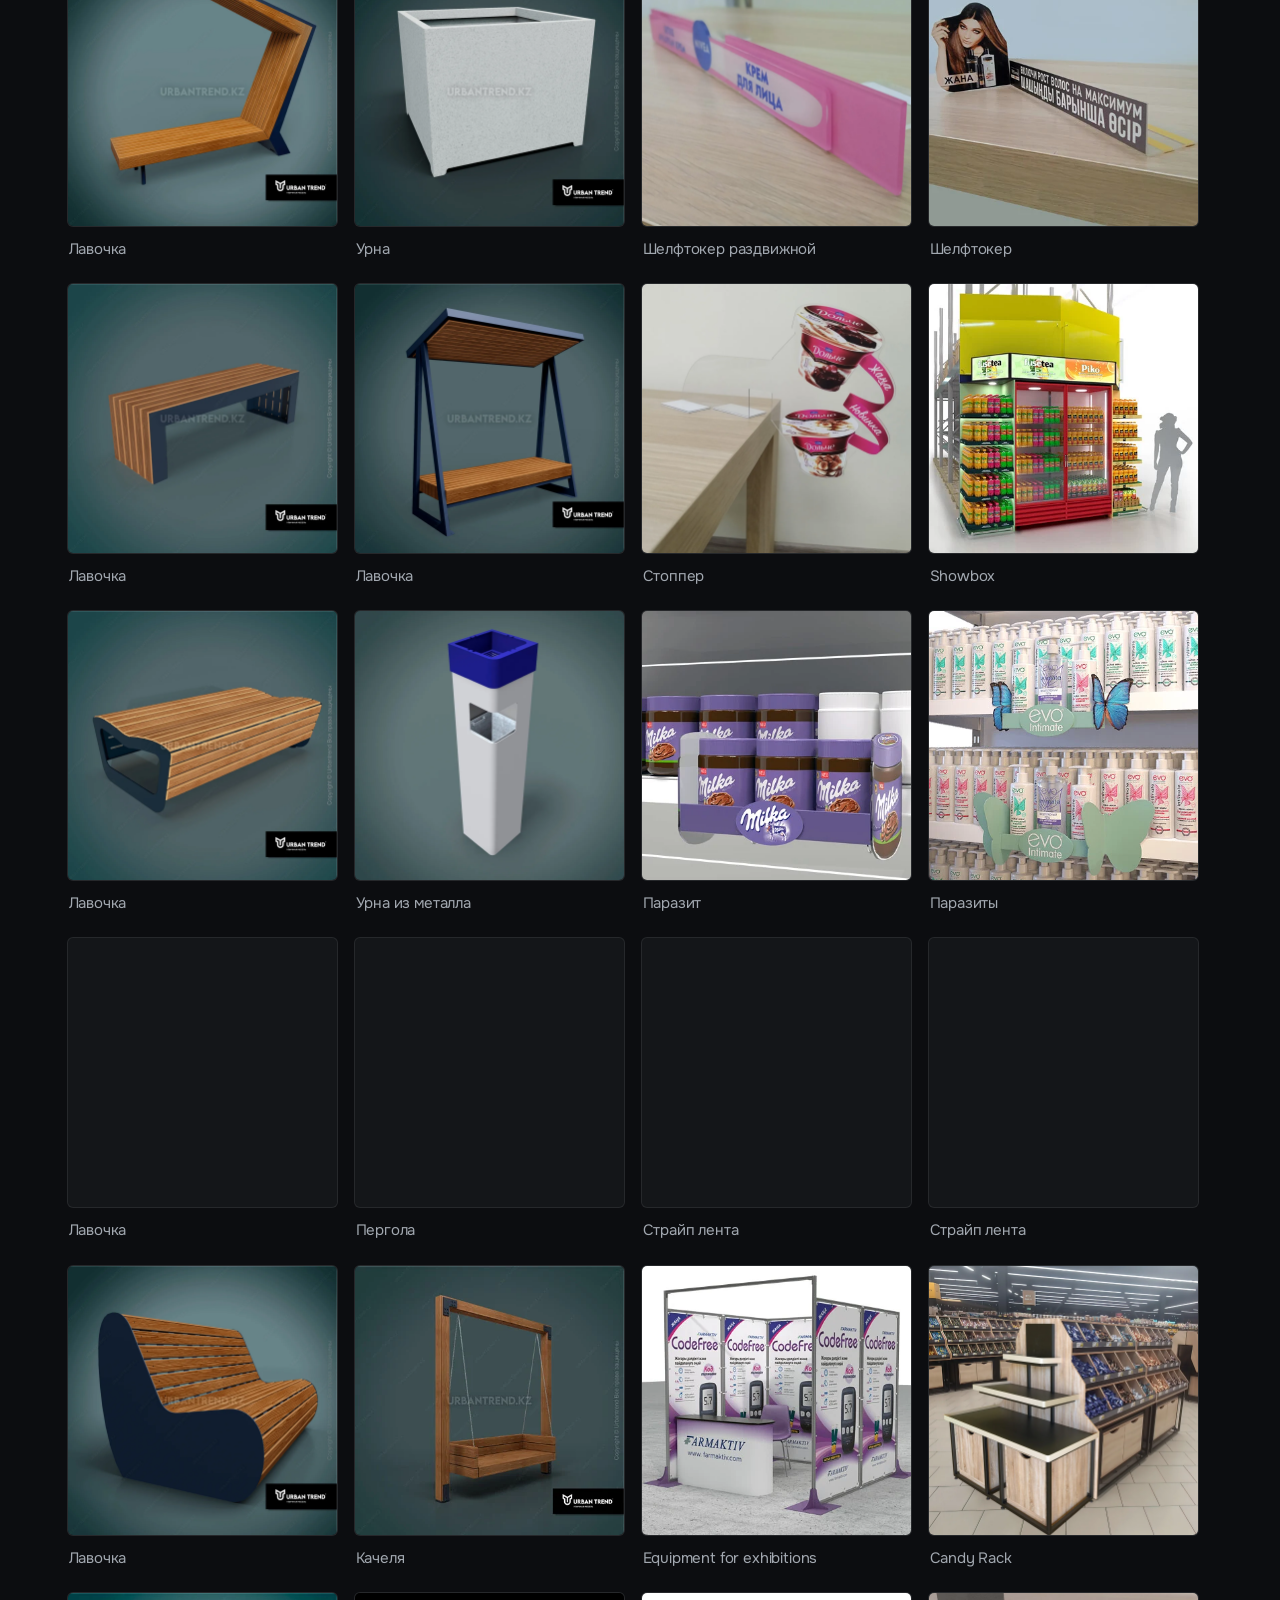
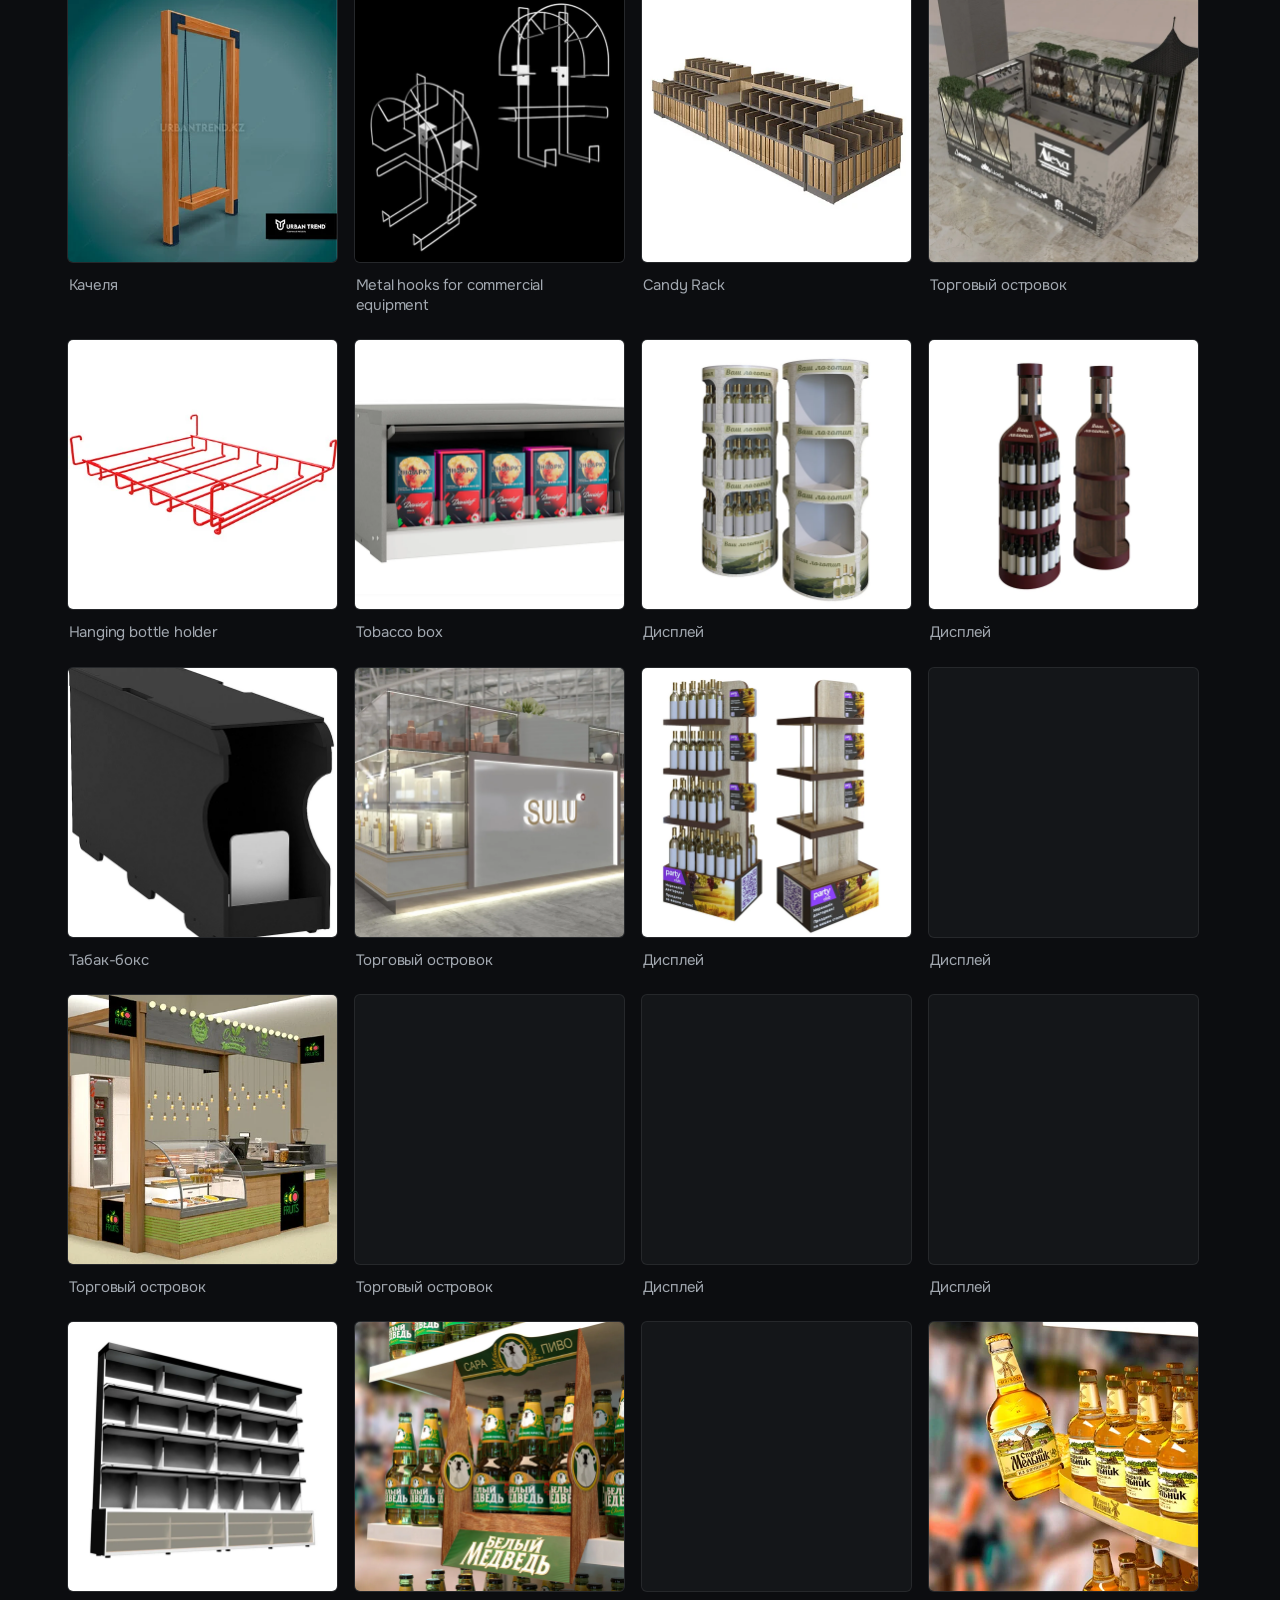
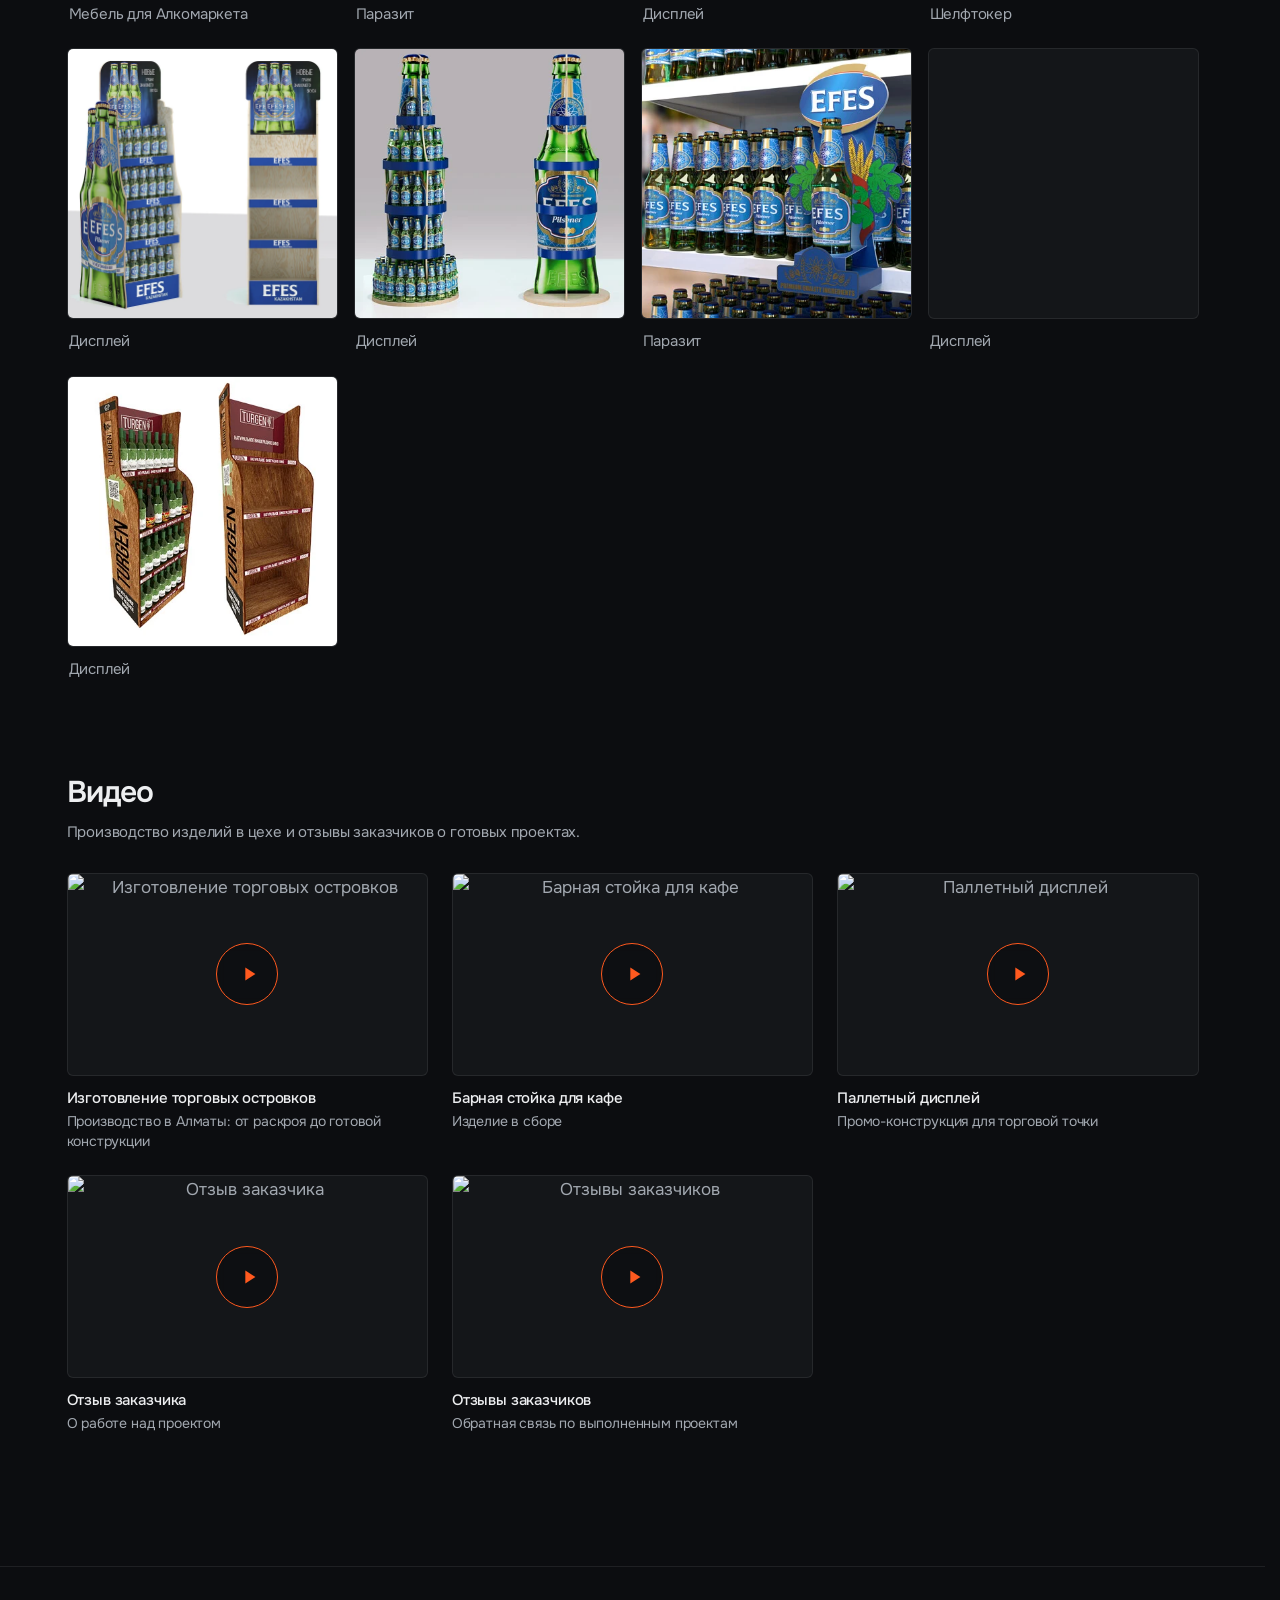
==== commit 0f0704b5: "Главная: без счётчика в просмотре фото, в конце анимации — чистое фото Решения владельца 25.09.2026:" ====
--- a/index.html
+++ b/index.html
@@ -257,7 +257,7 @@
   <div class="lb-bg"></div>
   <figure class="lb-fig">
     <img class="lb-img" id="lb-img" src="[data-uri]" alt="" width="1080" height="1080">
-    <figcaption class="lb-cap"><span id="lb-n"></span> · <span id="lb-t"></span></figcaption>
+    <figcaption class="lb-cap"><span id="lb-t"></span></figcaption>
   </figure>
   <button class="lb-btn lb-x" type="button" aria-label="Закрыть просмотр" data-ia="aria-label:lbClose"><svg viewBox="0 0 20 20" aria-hidden="true"><path d="M5 5l10 10M15 5L5 15"/></svg></button>
   <button class="lb-btn lb-prev" type="button" aria-label="Предыдущая работа" data-ia="aria-label:lbPrev"><svg viewBox="0 0 20 20" aria-hidden="true"><path d="M12.5 4.5L7 10l5.5 5.5"/></svg></button>
@@ -395,7 +395,6 @@
   const $$ = (s, c = document) => Array.from(c.querySelectorAll(s));
   const clamp = (v, a = 0, b = 1) => Math.min(b, Math.max(a, v));
   const span = (v, a, b) => clamp((v - a) / (b - a));
-  const pad = (n, w = 2) => String(n).padStart(w, '0');
   const isEn = () => LANG === 'en';
 
   /* общий цикл прокрутки: один rAF на кадр */
@@ -628,6 +627,7 @@
       shade.style.opacity = (.6 * (1 - span(q, .55, 1))).toFixed(3);
       gDim.style.opacity = gLead.style.opacity = (1 - span(q, 0, .3)).toFixed(3);
       gObj.style.opacity = (1 - span(q, .6, 1)).toFixed(3);
+      ghost.style.opacity = (.2 * (1 - span(q, .6, 1))).toFixed(3);
       bar.style.transform = 'scaleX(' + p.toFixed(4) + ')';
       if (hint) hint.style.opacity = (1 - span(p, 0, .08)).toFixed(3);
     }
@@ -707,7 +707,7 @@
   function lightbox() {
     const lb = $('#lb'), grid = $('#grid');
     if (!lb || !grid) return;
-    const img = $('#lb-img'), num = $('#lb-n'), ttl = $('#lb-t'), cap = $('.lb-cap', lb), bg = $('.lb-bg', lb);
+    const img = $('#lb-img'), ttl = $('#lb-t'), cap = $('.lb-cap', lb), bg = $('.lb-bg', lb);
     const bX = $('.lb-x', lb), bP = $('.lb-prev', lb), bN = $('.lb-next', lb);
     const chrome = [bX, bP, bN, cap];
     const links = $$('.wk-a', grid);
@@ -718,7 +718,6 @@
       const a = list[i], im = a.querySelector('img'), full = a.getAttribute('href');
       img.src = im.currentSrc || im.src;
       img.alt = im.alt;
-      num.textContent = pad(i + 1) + ' / ' + pad(list.length);
       ttl.textContent = a.dataset.t || im.alt;
       const pre = new Image();
       pre.onload = () => { if (list[cur] === a) img.src = full; };
--- a/home.css
+++ b/home.css
@@ -110,7 +110,7 @@
 .pen-in{transition:opacity .2s linear}
 .pen.up .pen-in{opacity:.5}
 /* без закрепления (без JS, без движения): готовое фото и еле видный контур */
-.dw #dw-obj{opacity:.22}
+.dw #dw-obj{opacity:0}
 .dw #dw-dim,.dw #dw-lead,.dw .ghost{opacity:0}
 
 /* закреплённая сцена от прокрутки — класс pin ставит скрипт в head, если движение не отключено.
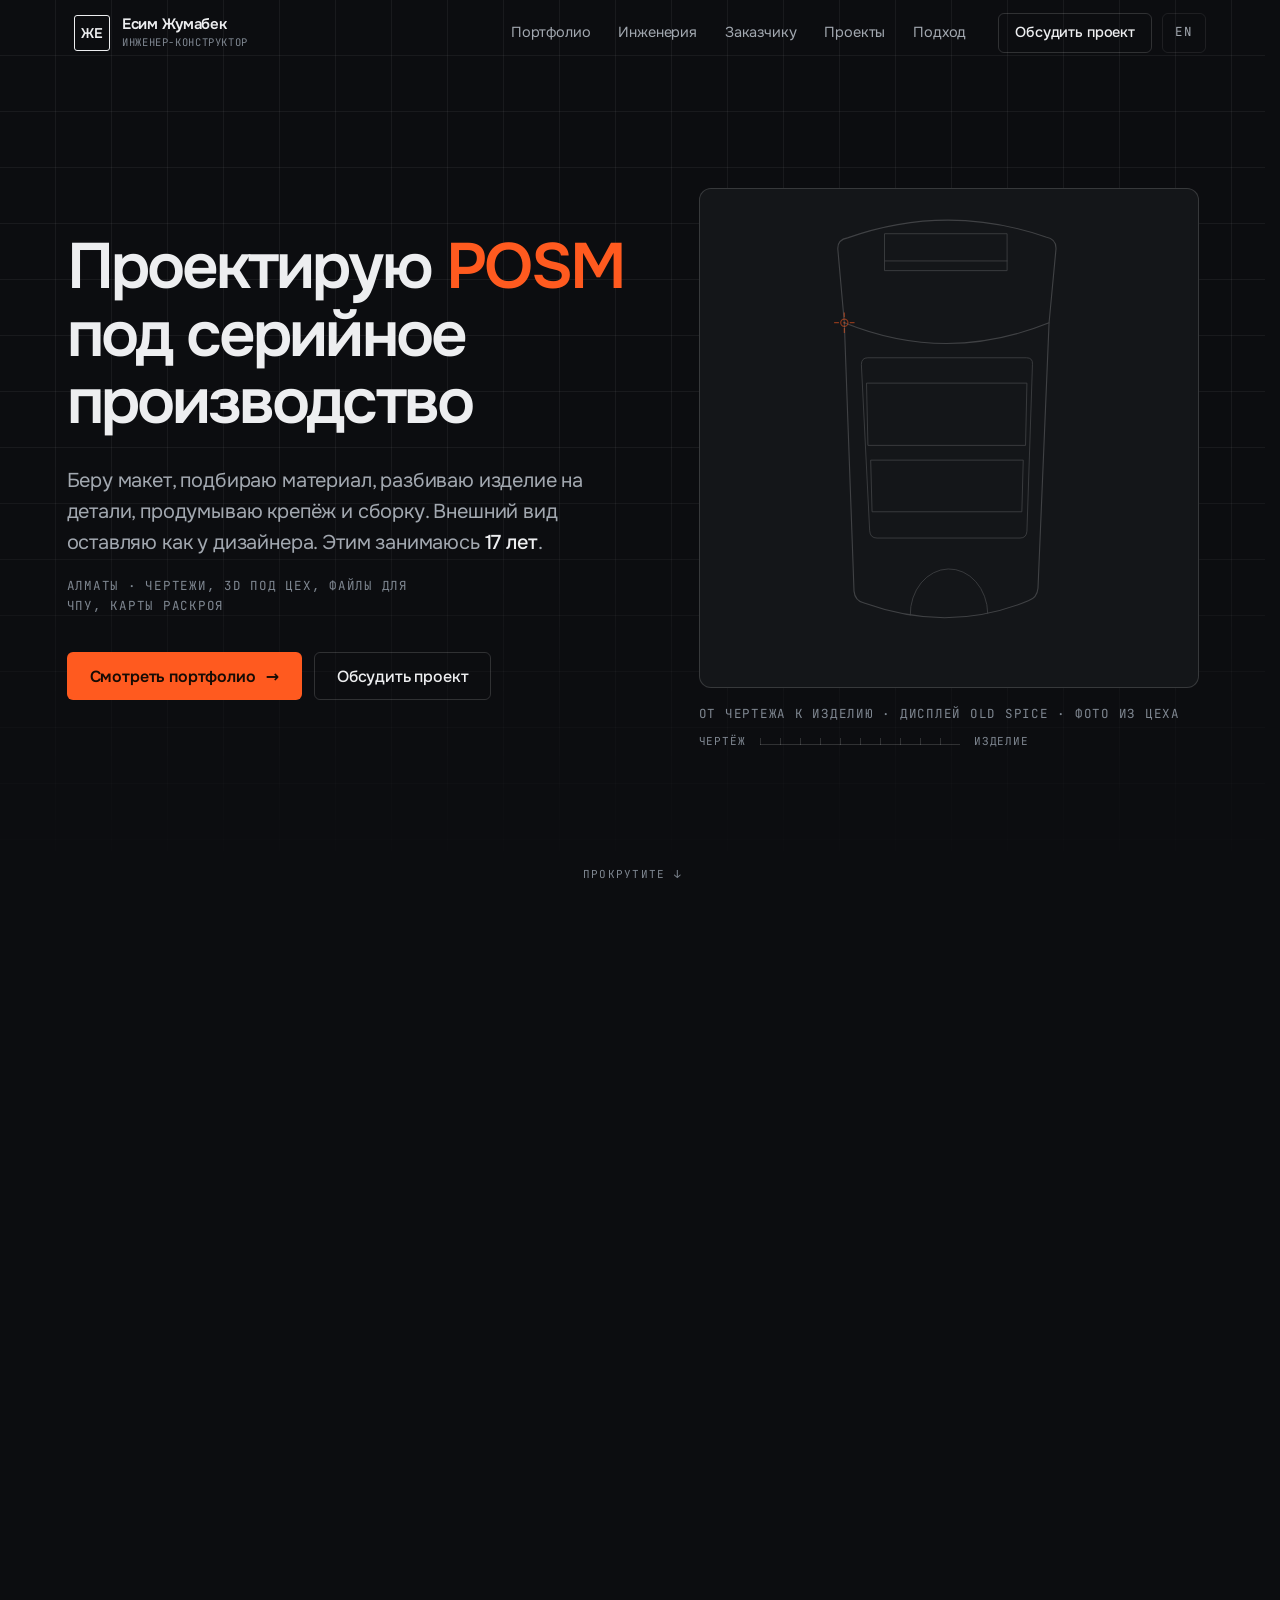
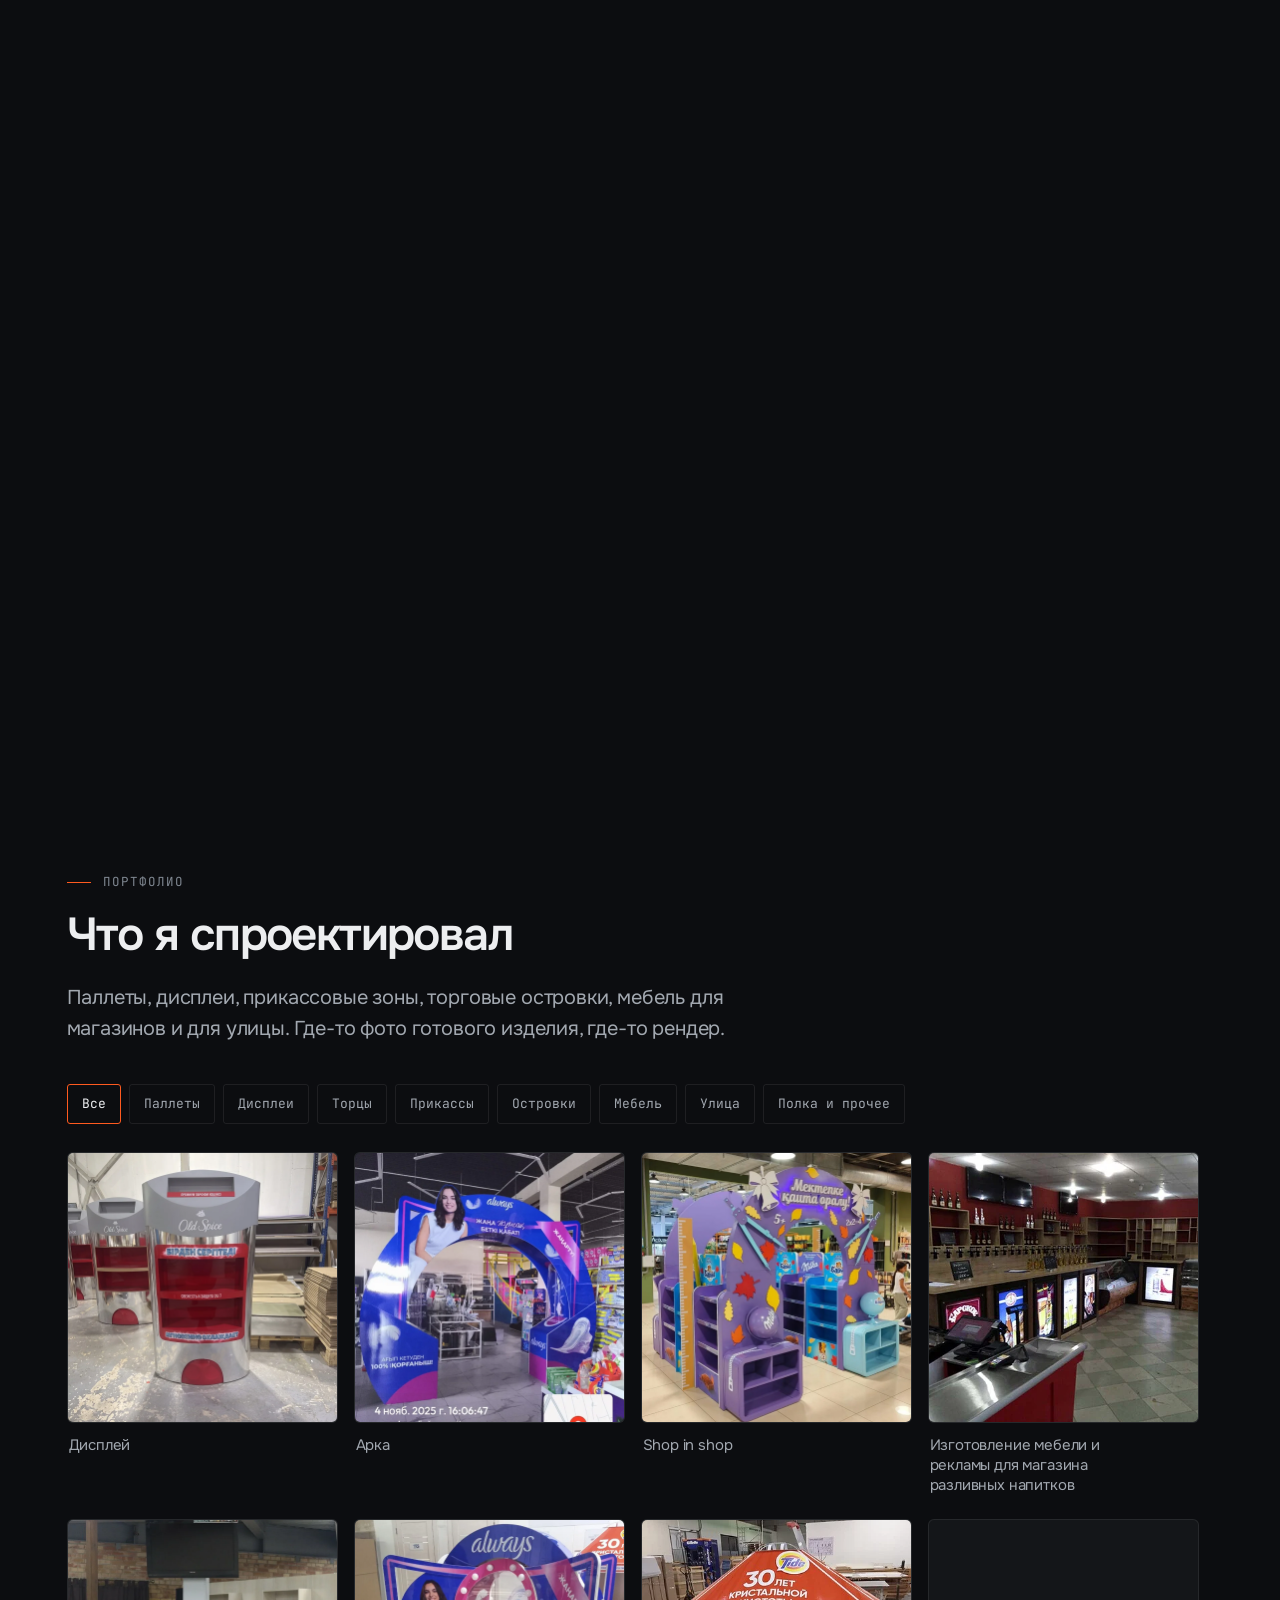
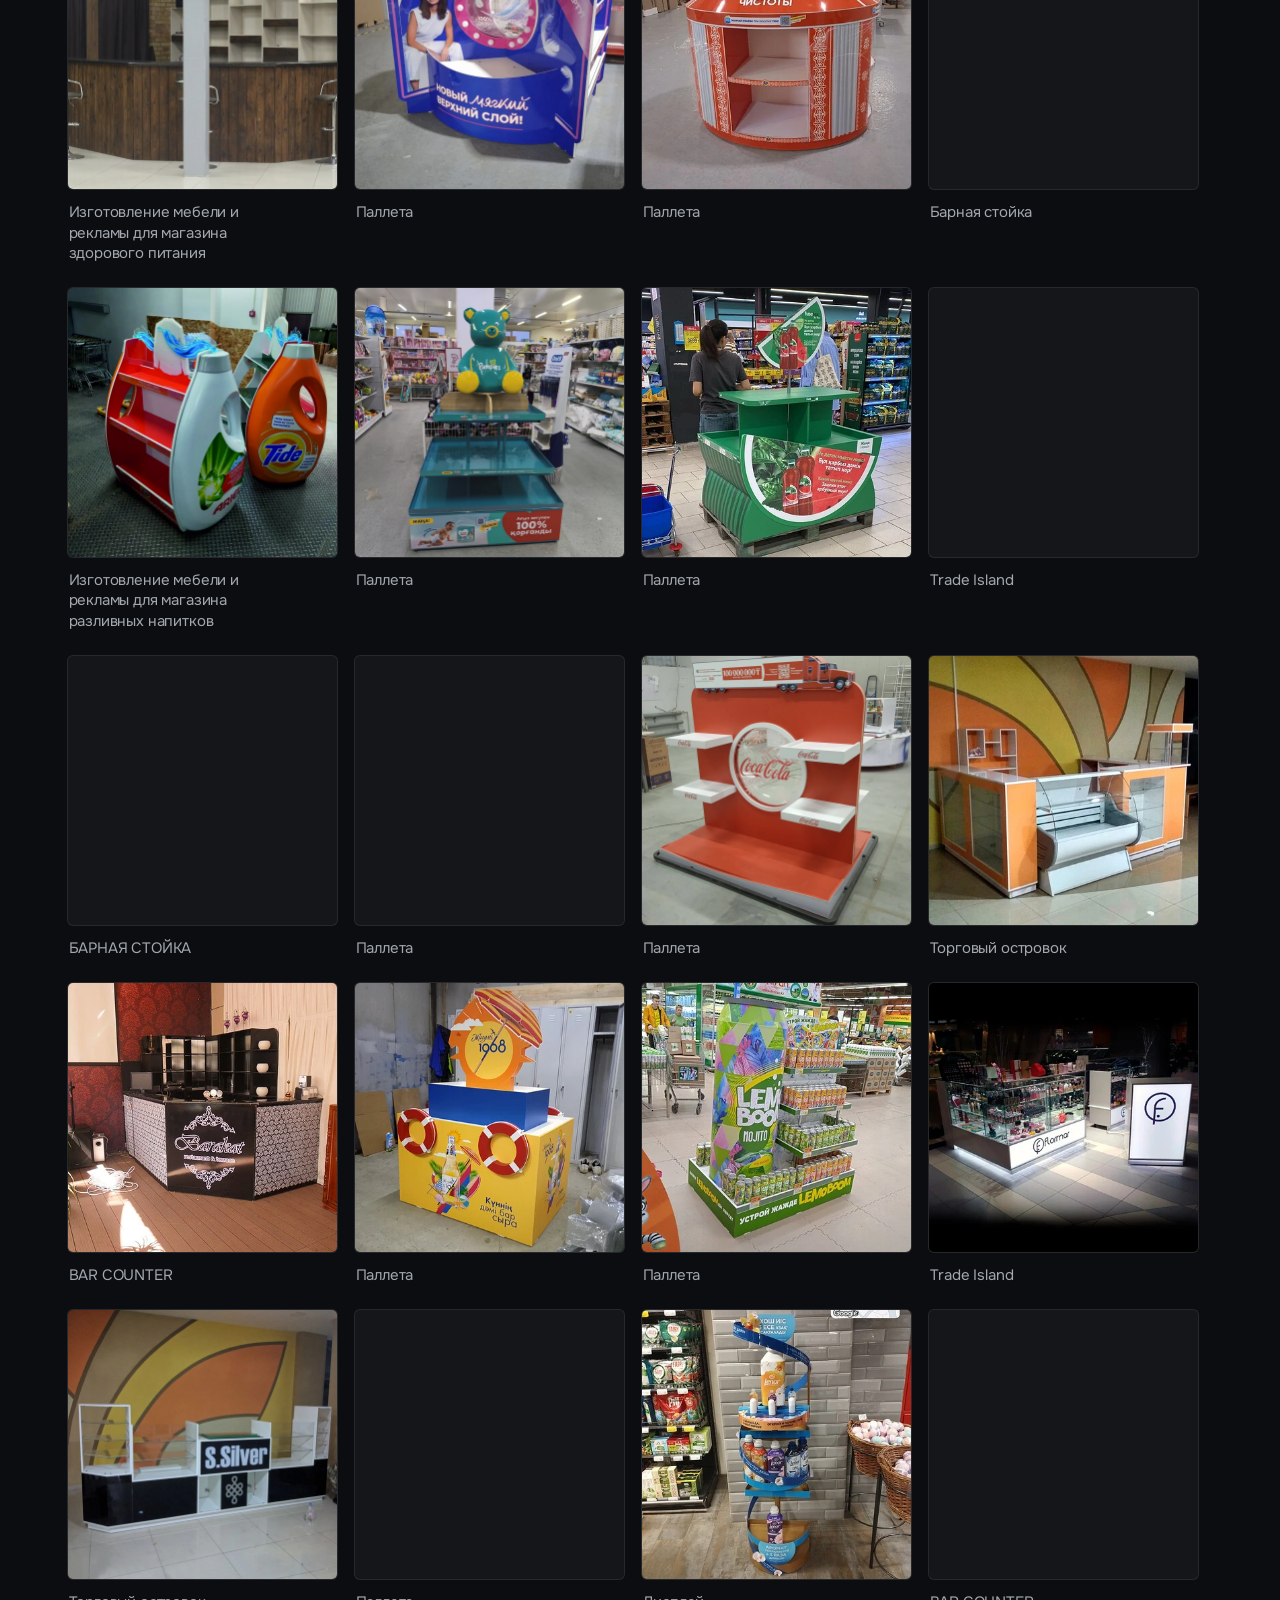
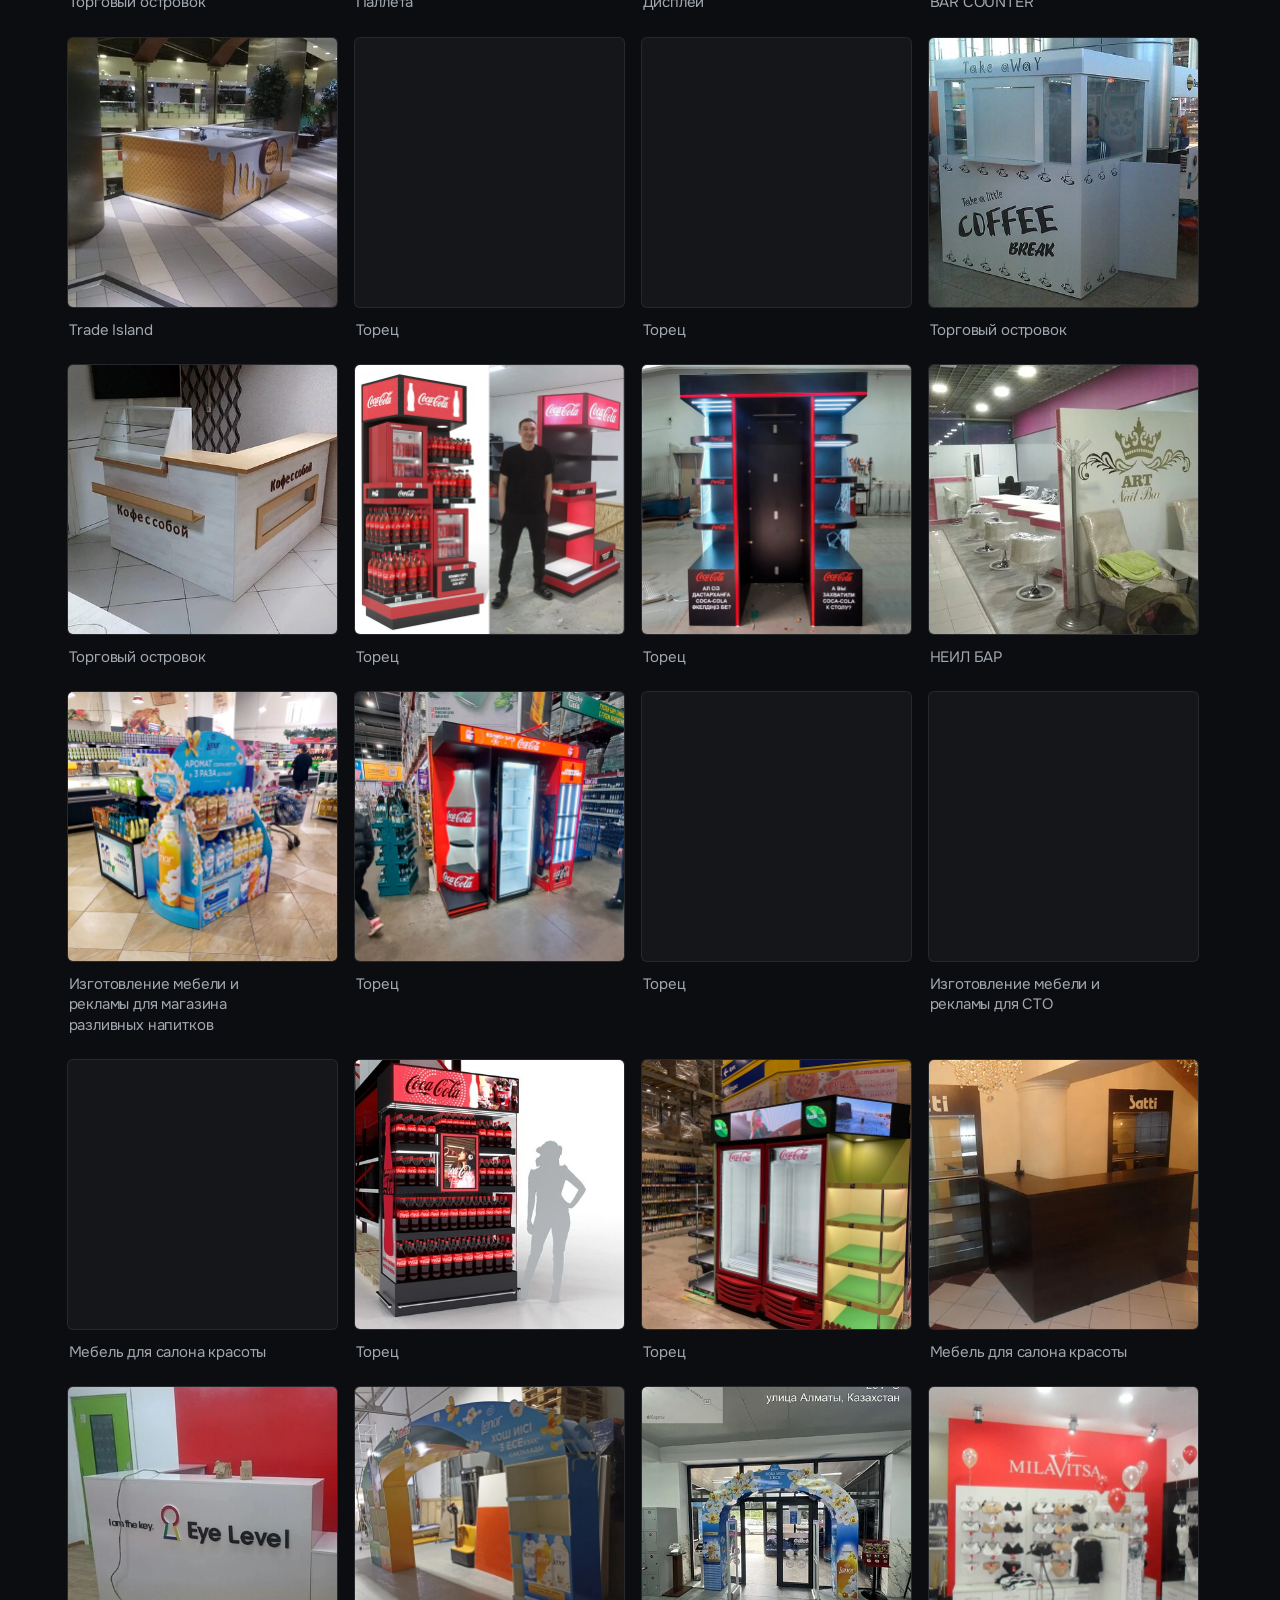
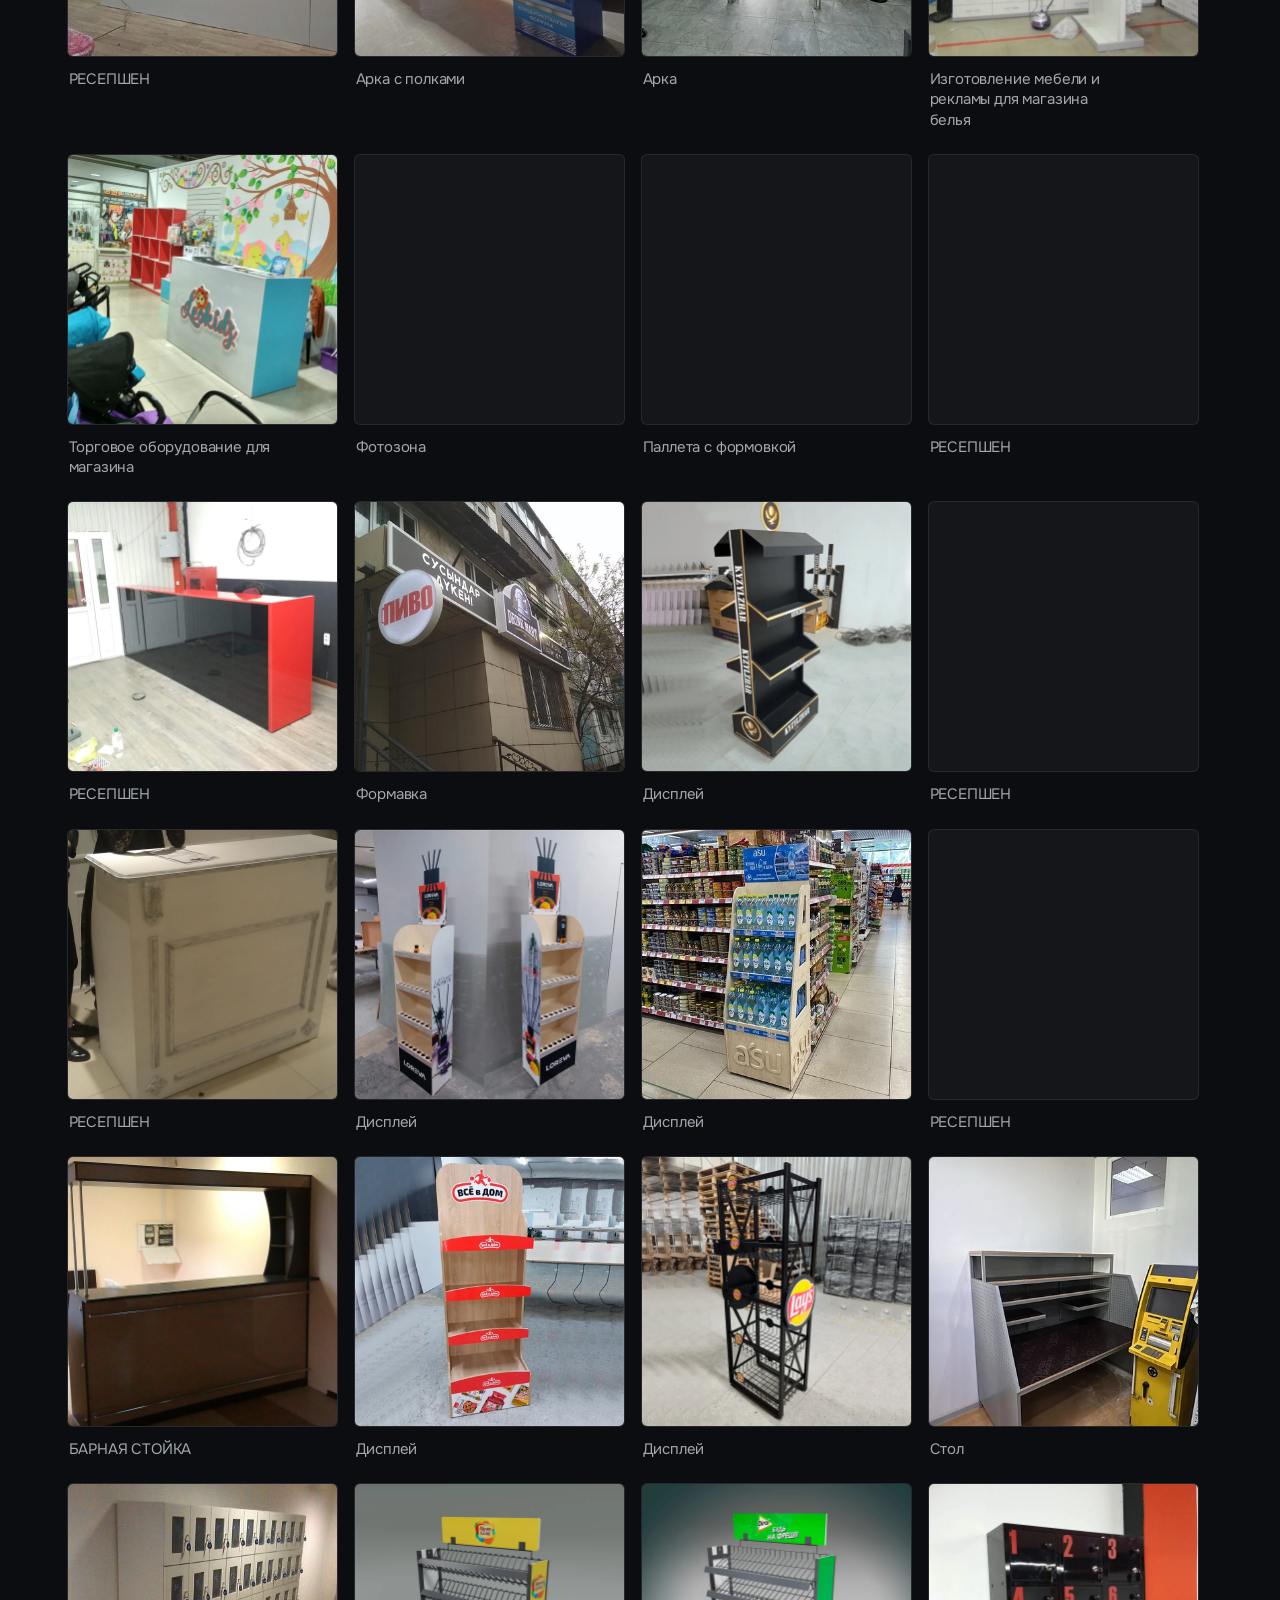
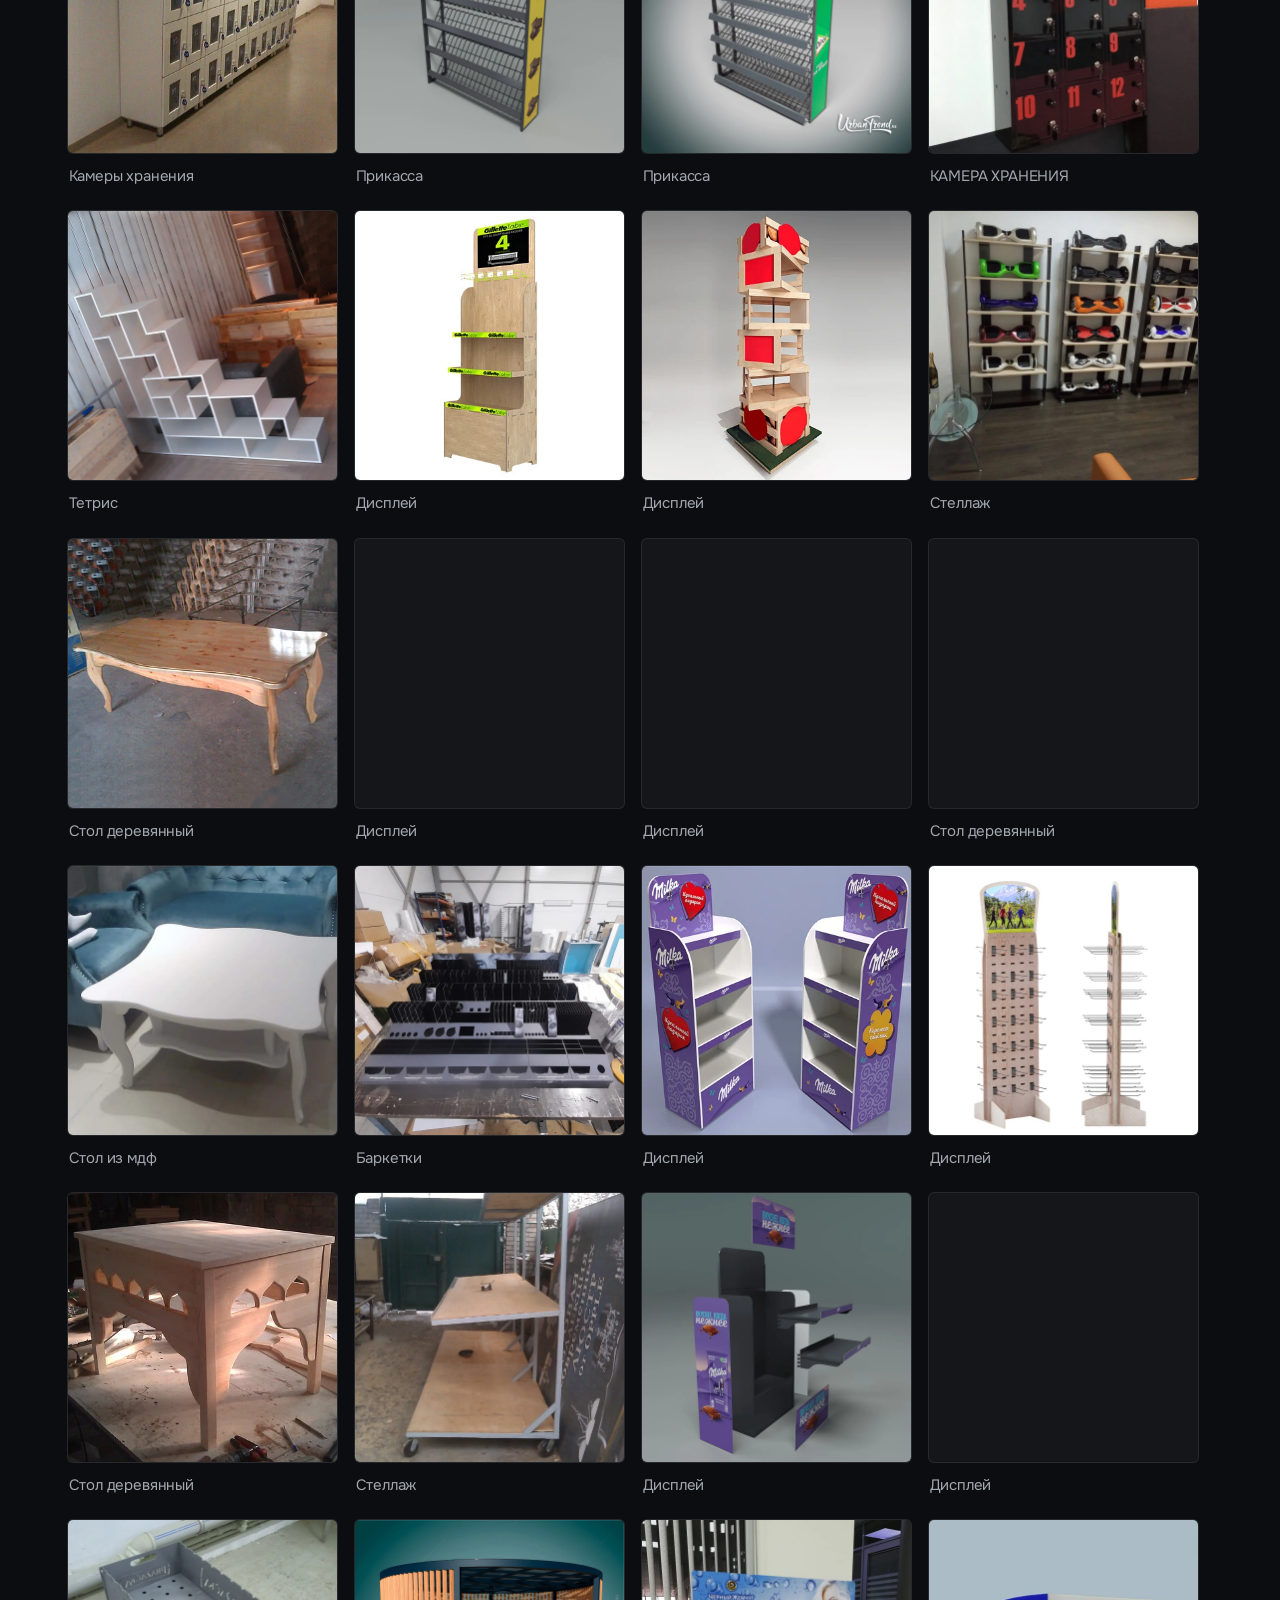
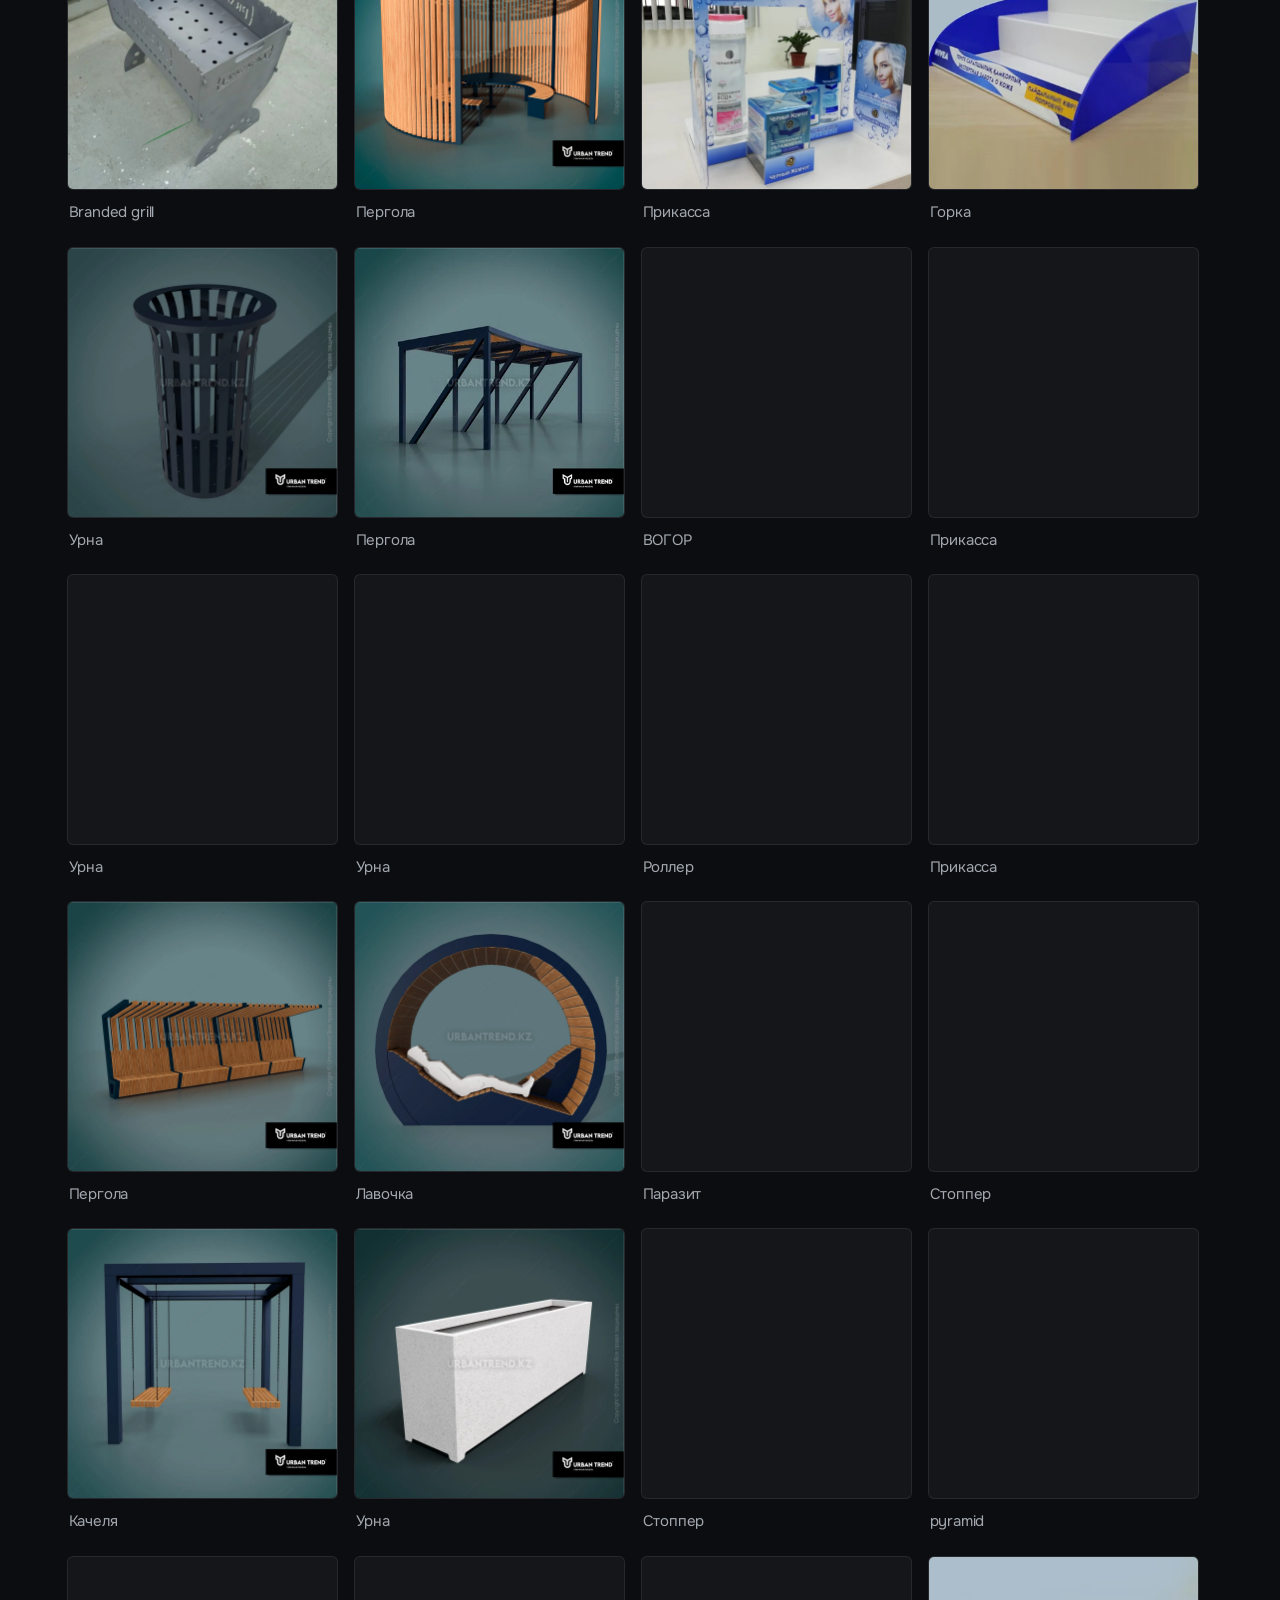
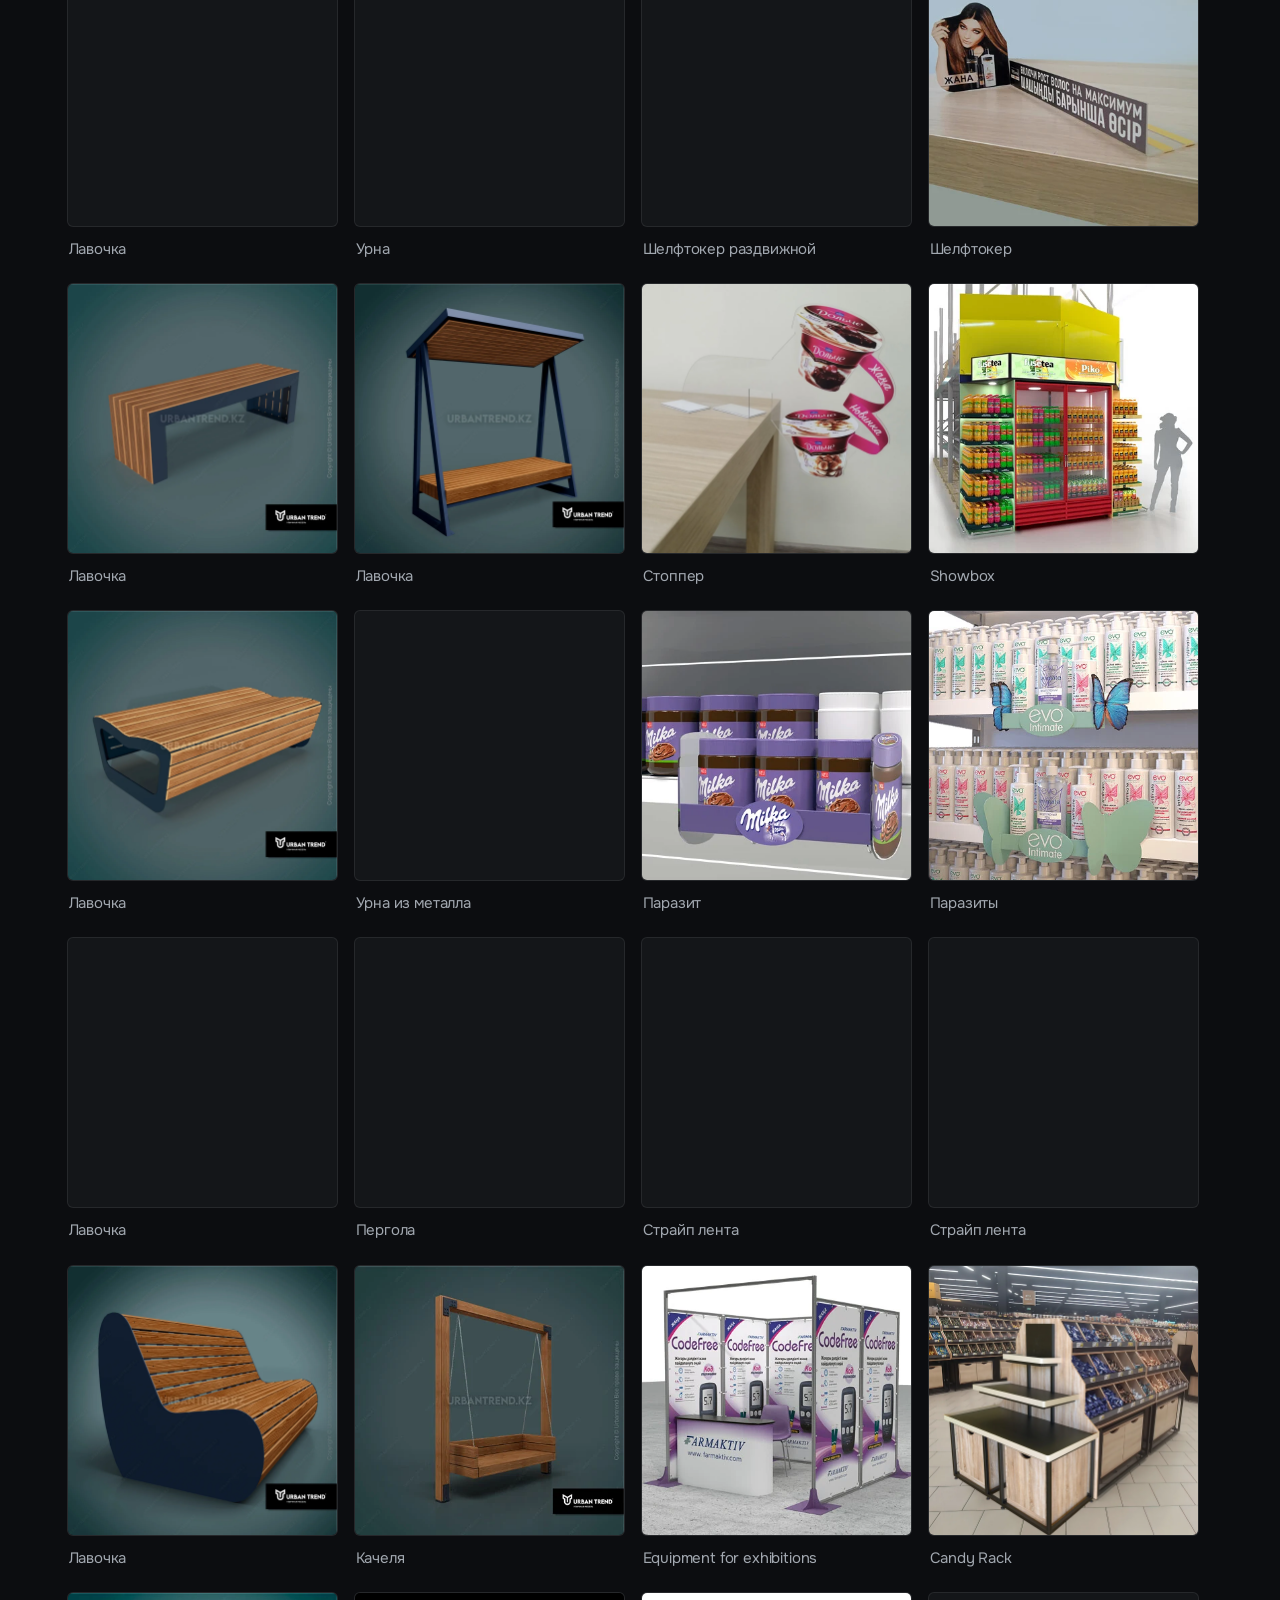
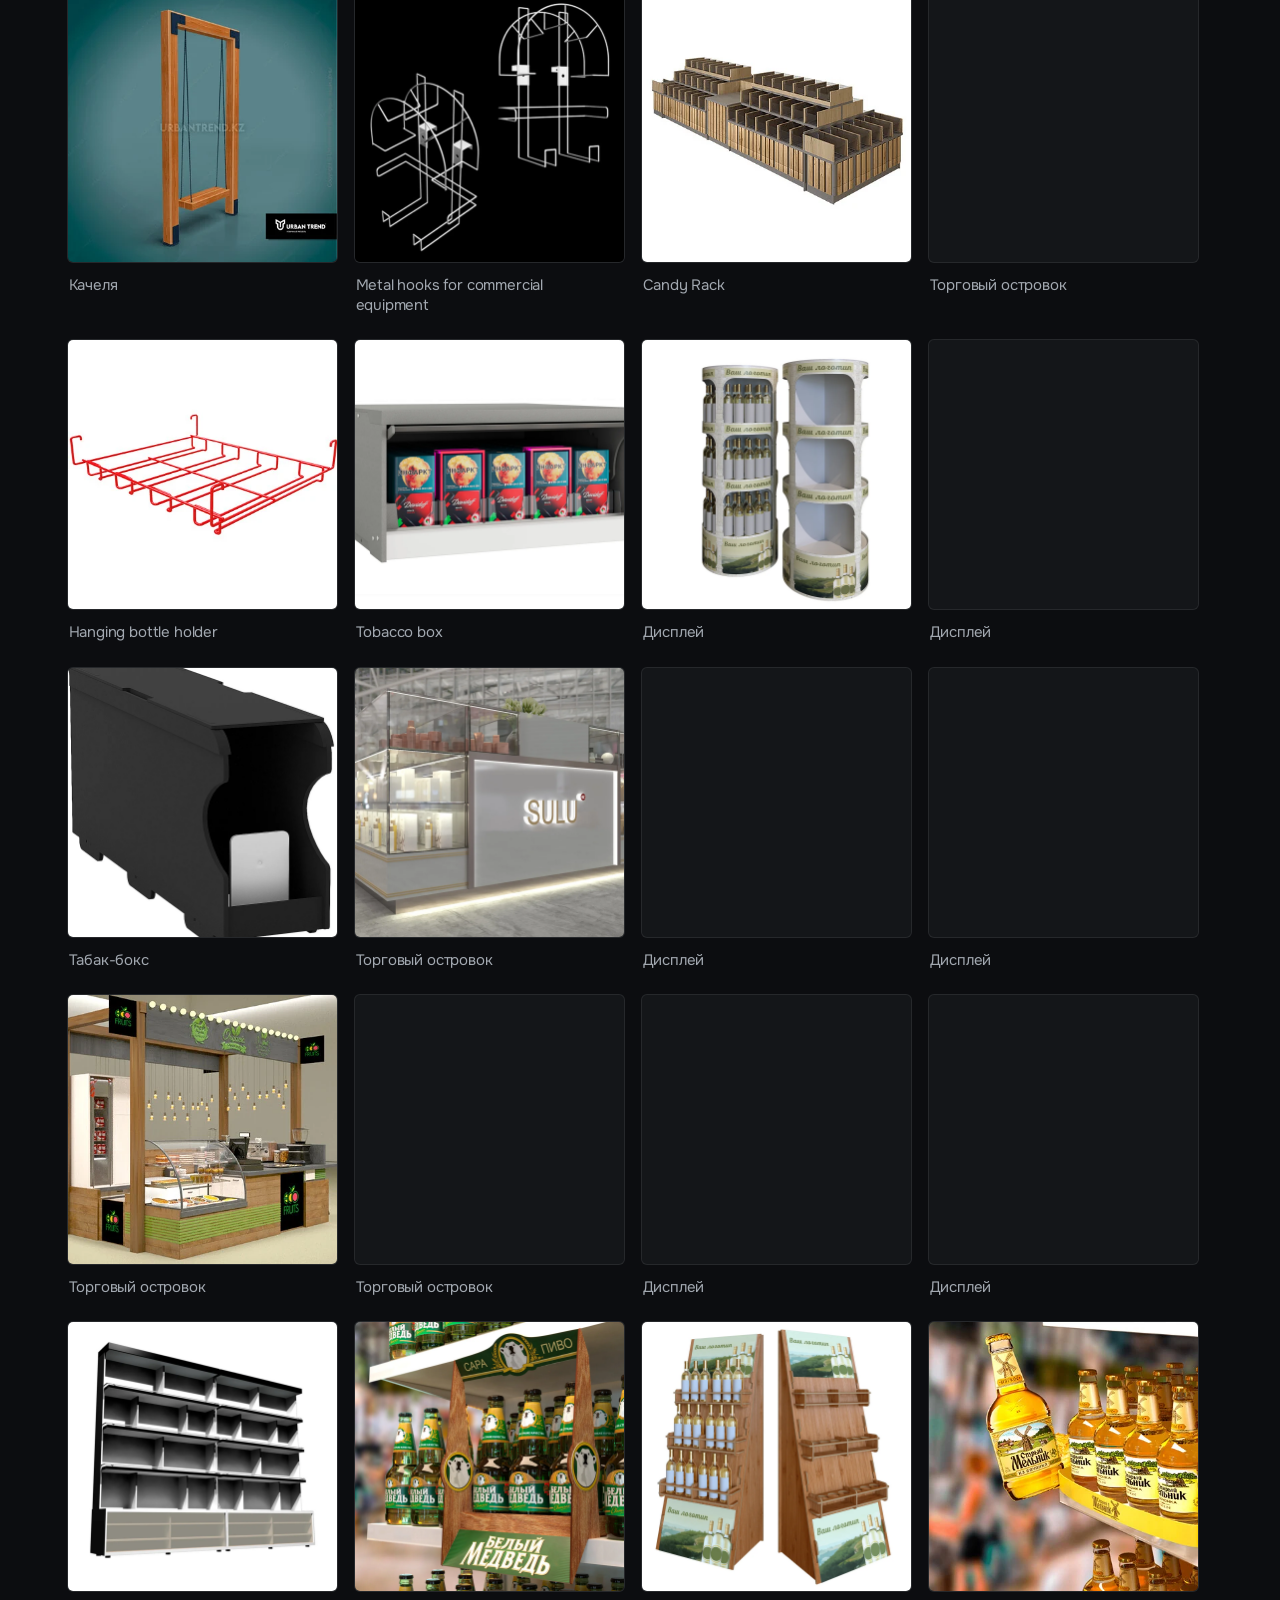
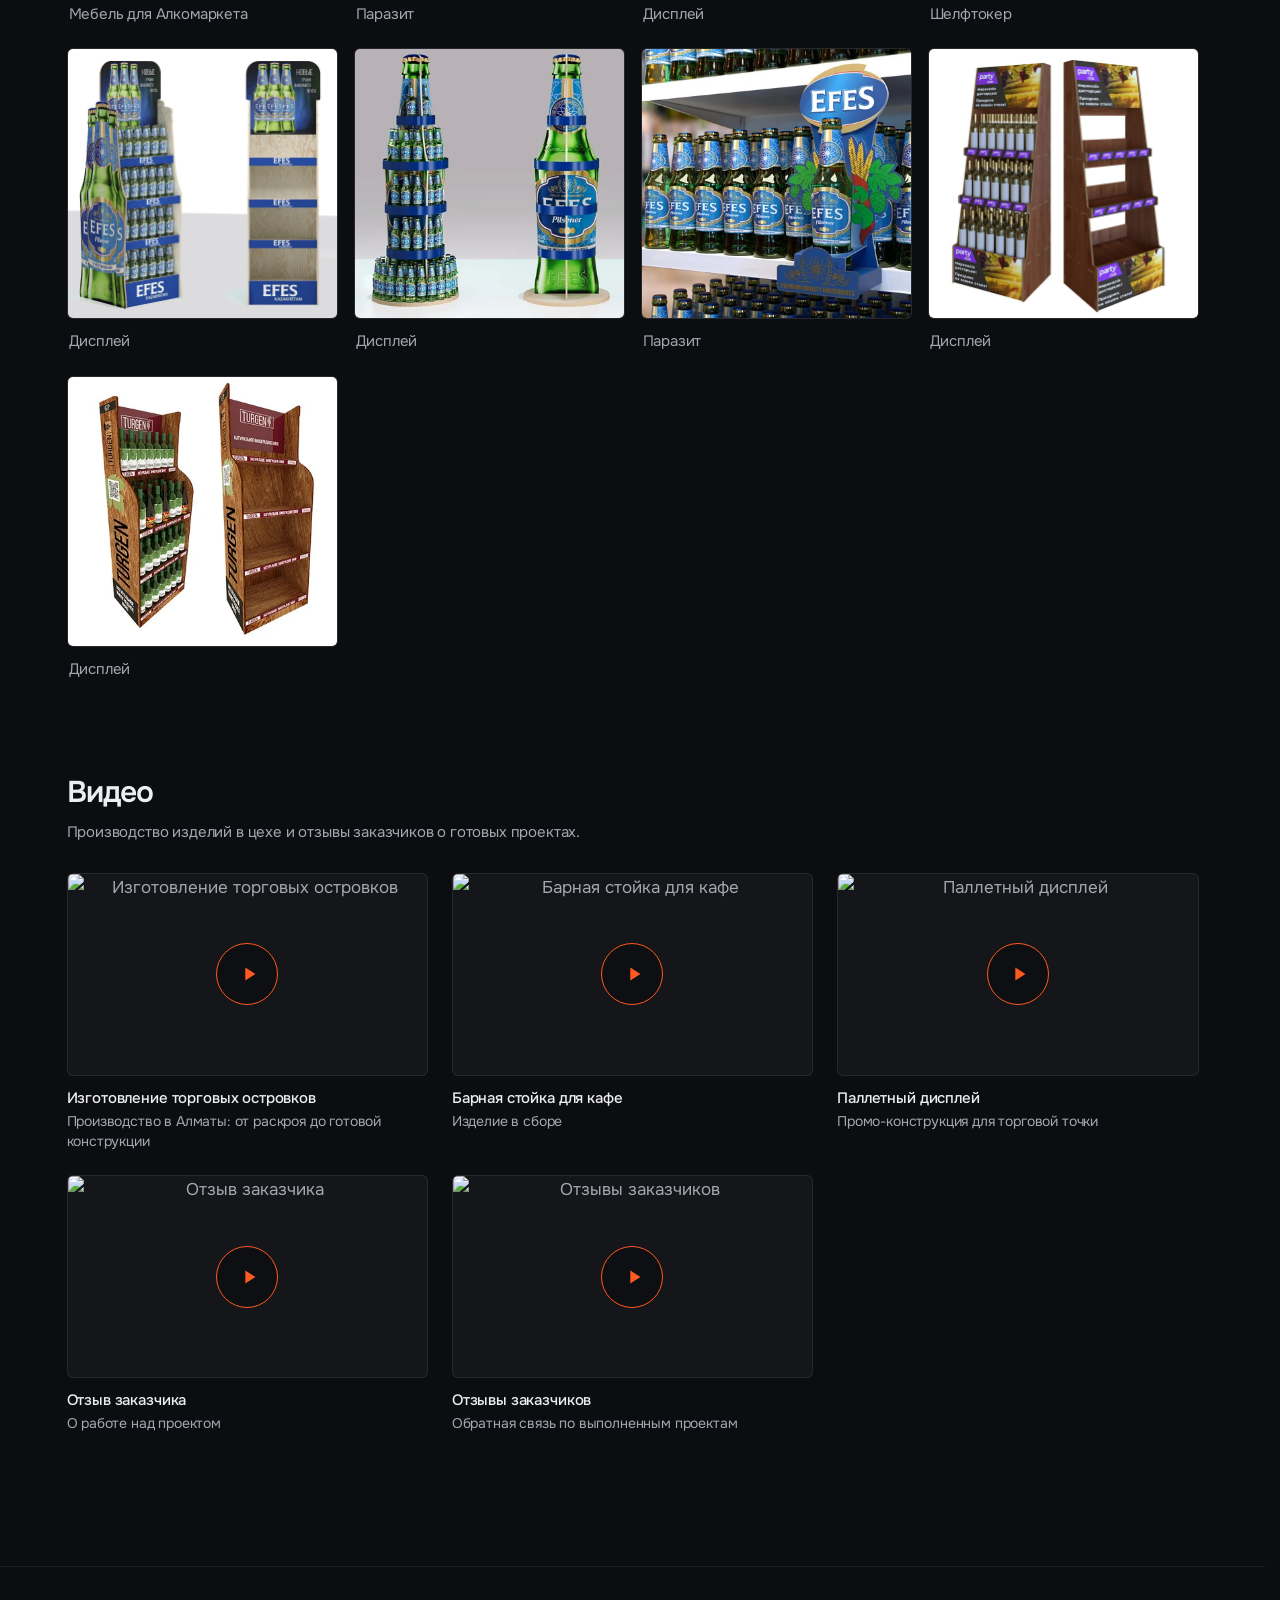
==== commit 47cd0c48: "Проекты: 10 кейсов с рендерами, чертежами PDF и DXF для ЧПУ Co-Authored-By: Claude Sonnet 5.5 <norep" ====
--- a/index.html
+++ b/index.html
@@ -74,6 +74,7 @@
       <a href="#works" data-i="navWorks">Портфолио</a>
       <a href="engineering.html" data-i="navOpt">Инженерия</a>
       <a href="client.html" data-i="navDeliv">Заказчику</a>
+      <a href="projects.html" data-i="navProj">Проекты</a>
       <a href="approach.html" data-i="navAppr">Подход</a>
       <a href="#contact" class="btn btn-1 nav-menu-cta" data-i="navCta">Обсудить проект</a>
     </div>
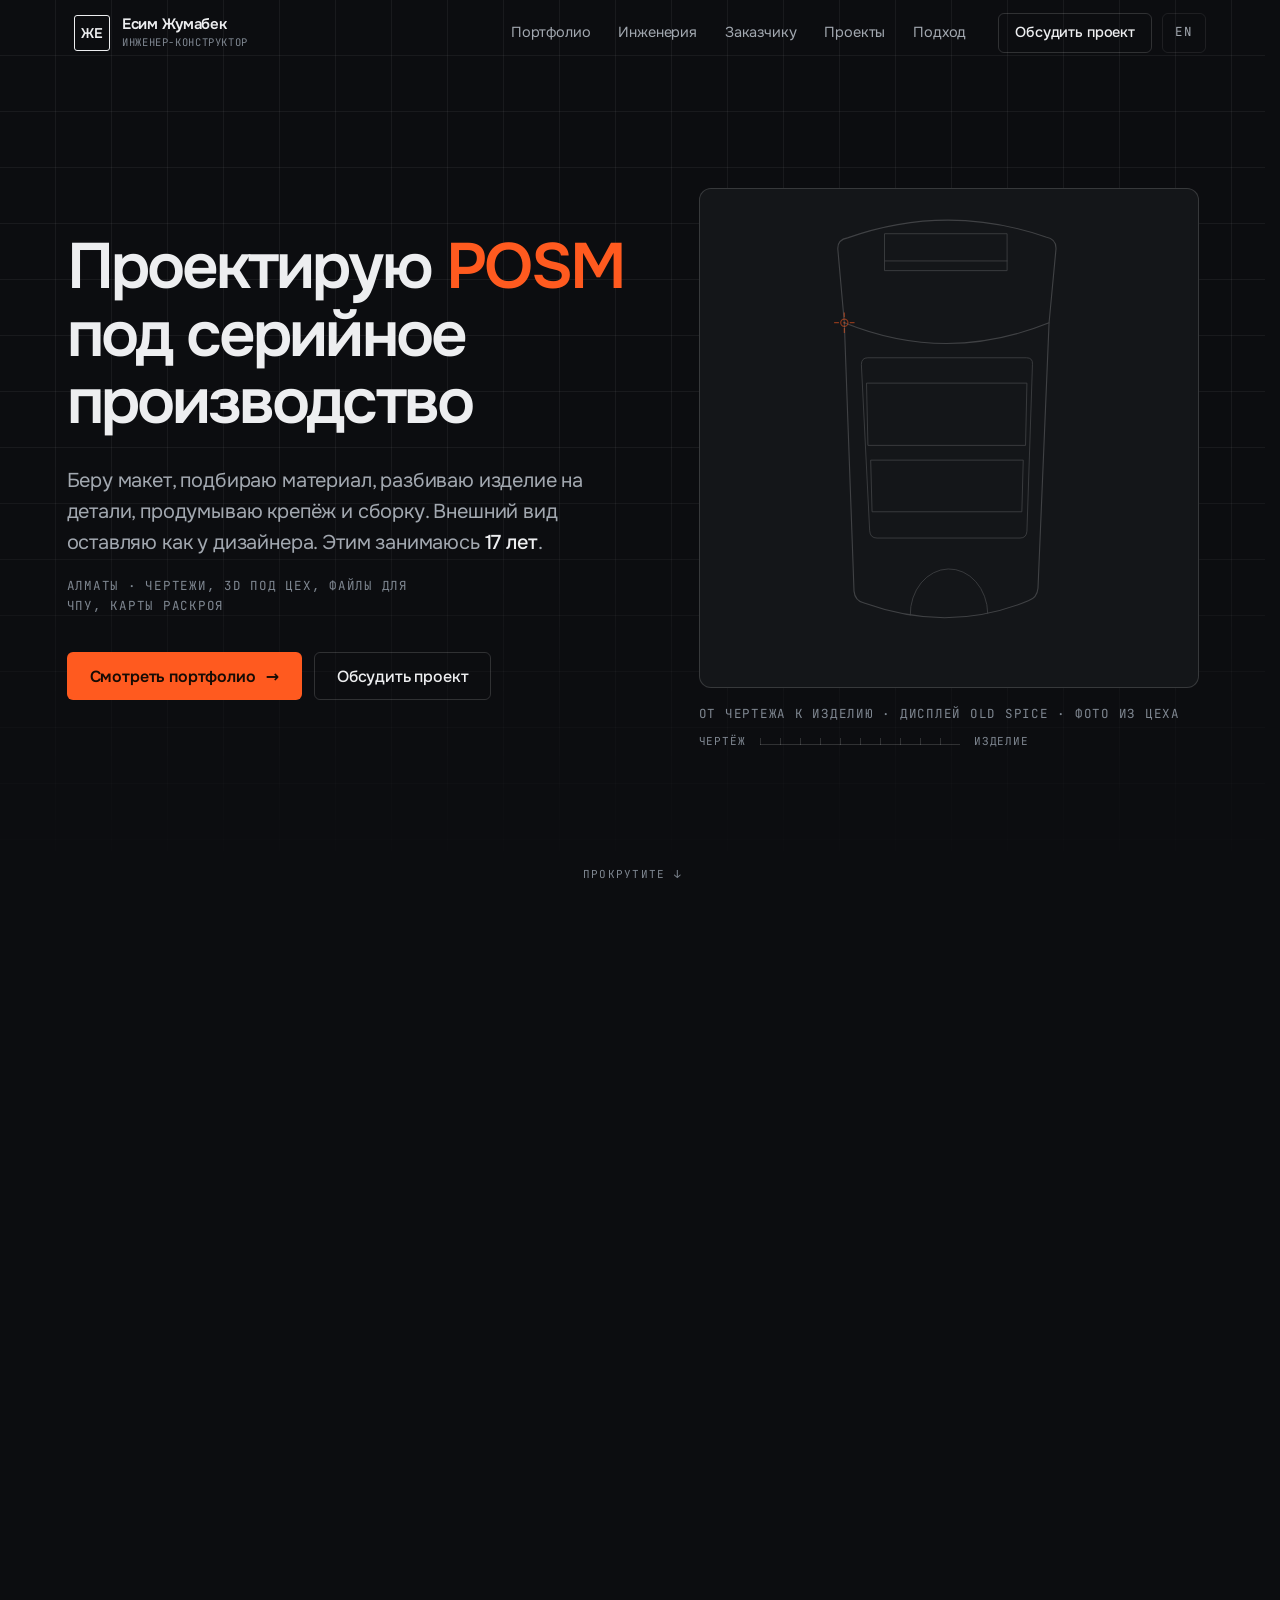
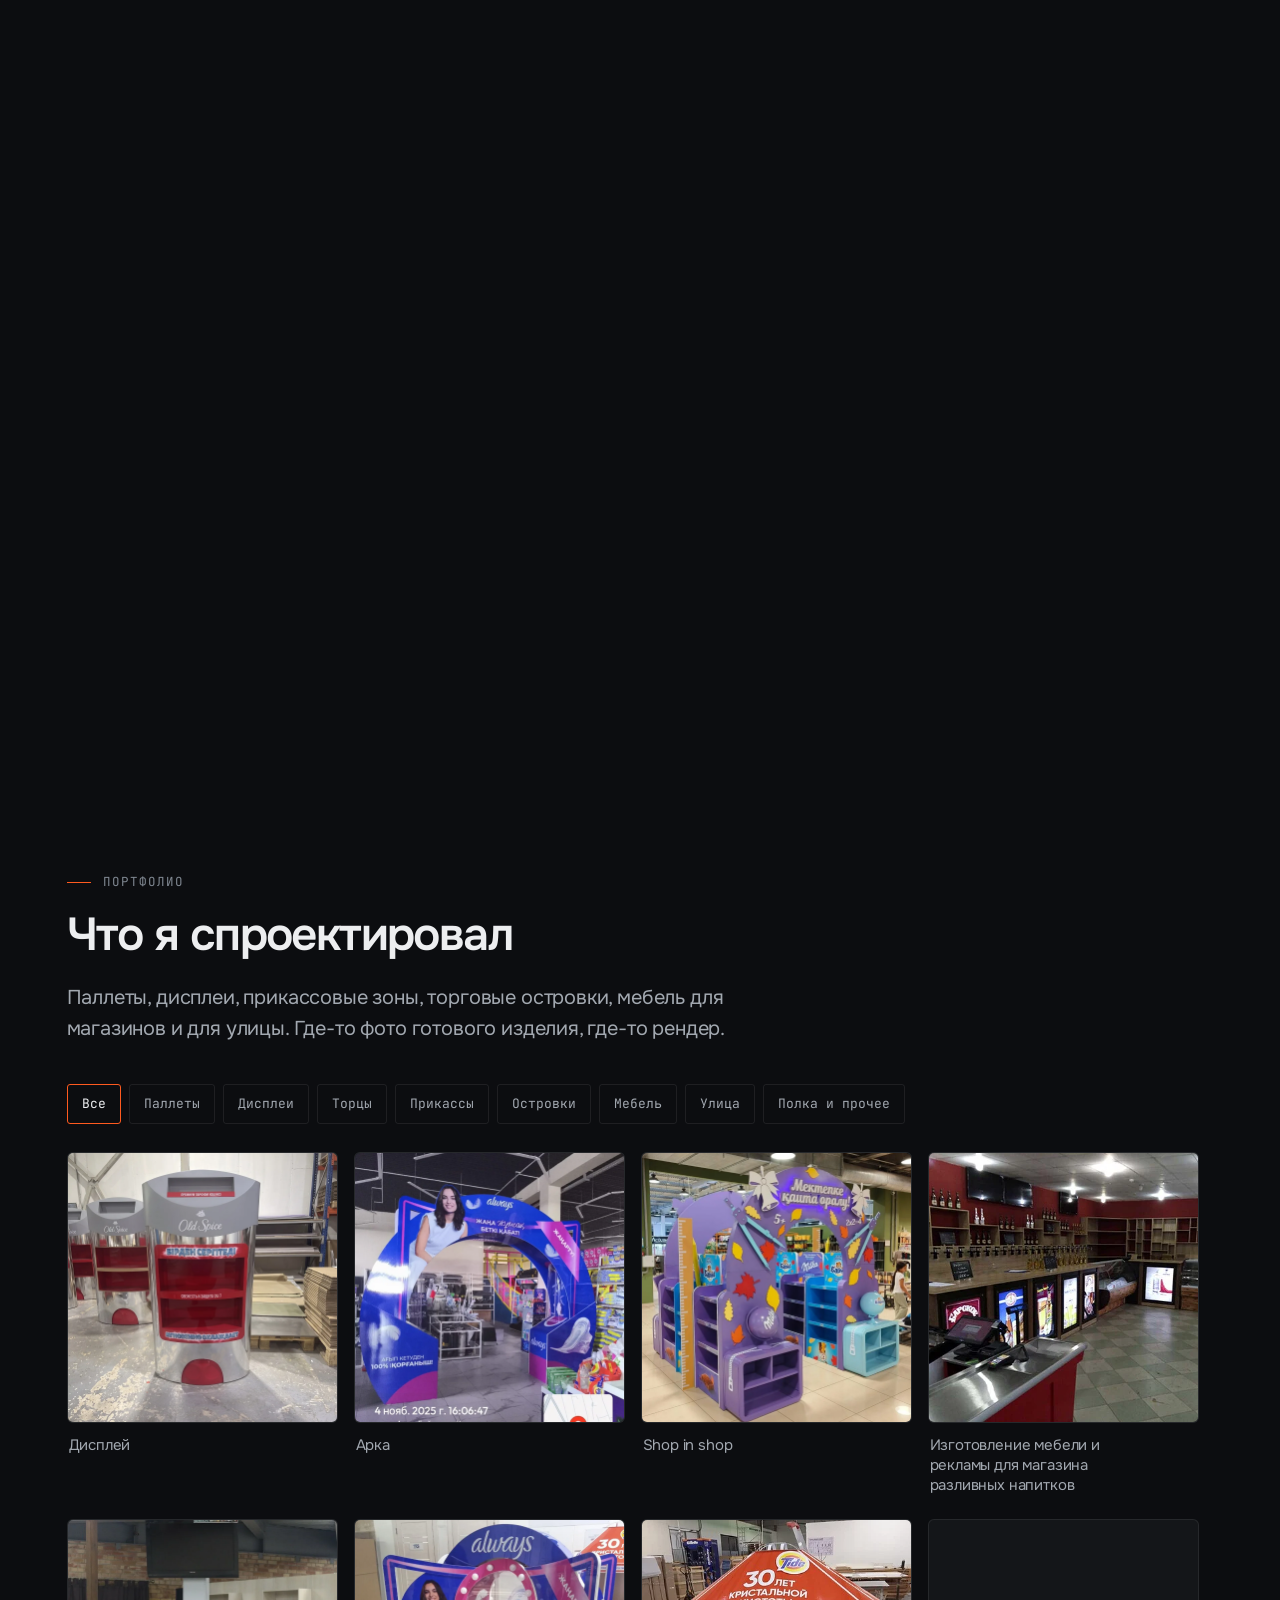
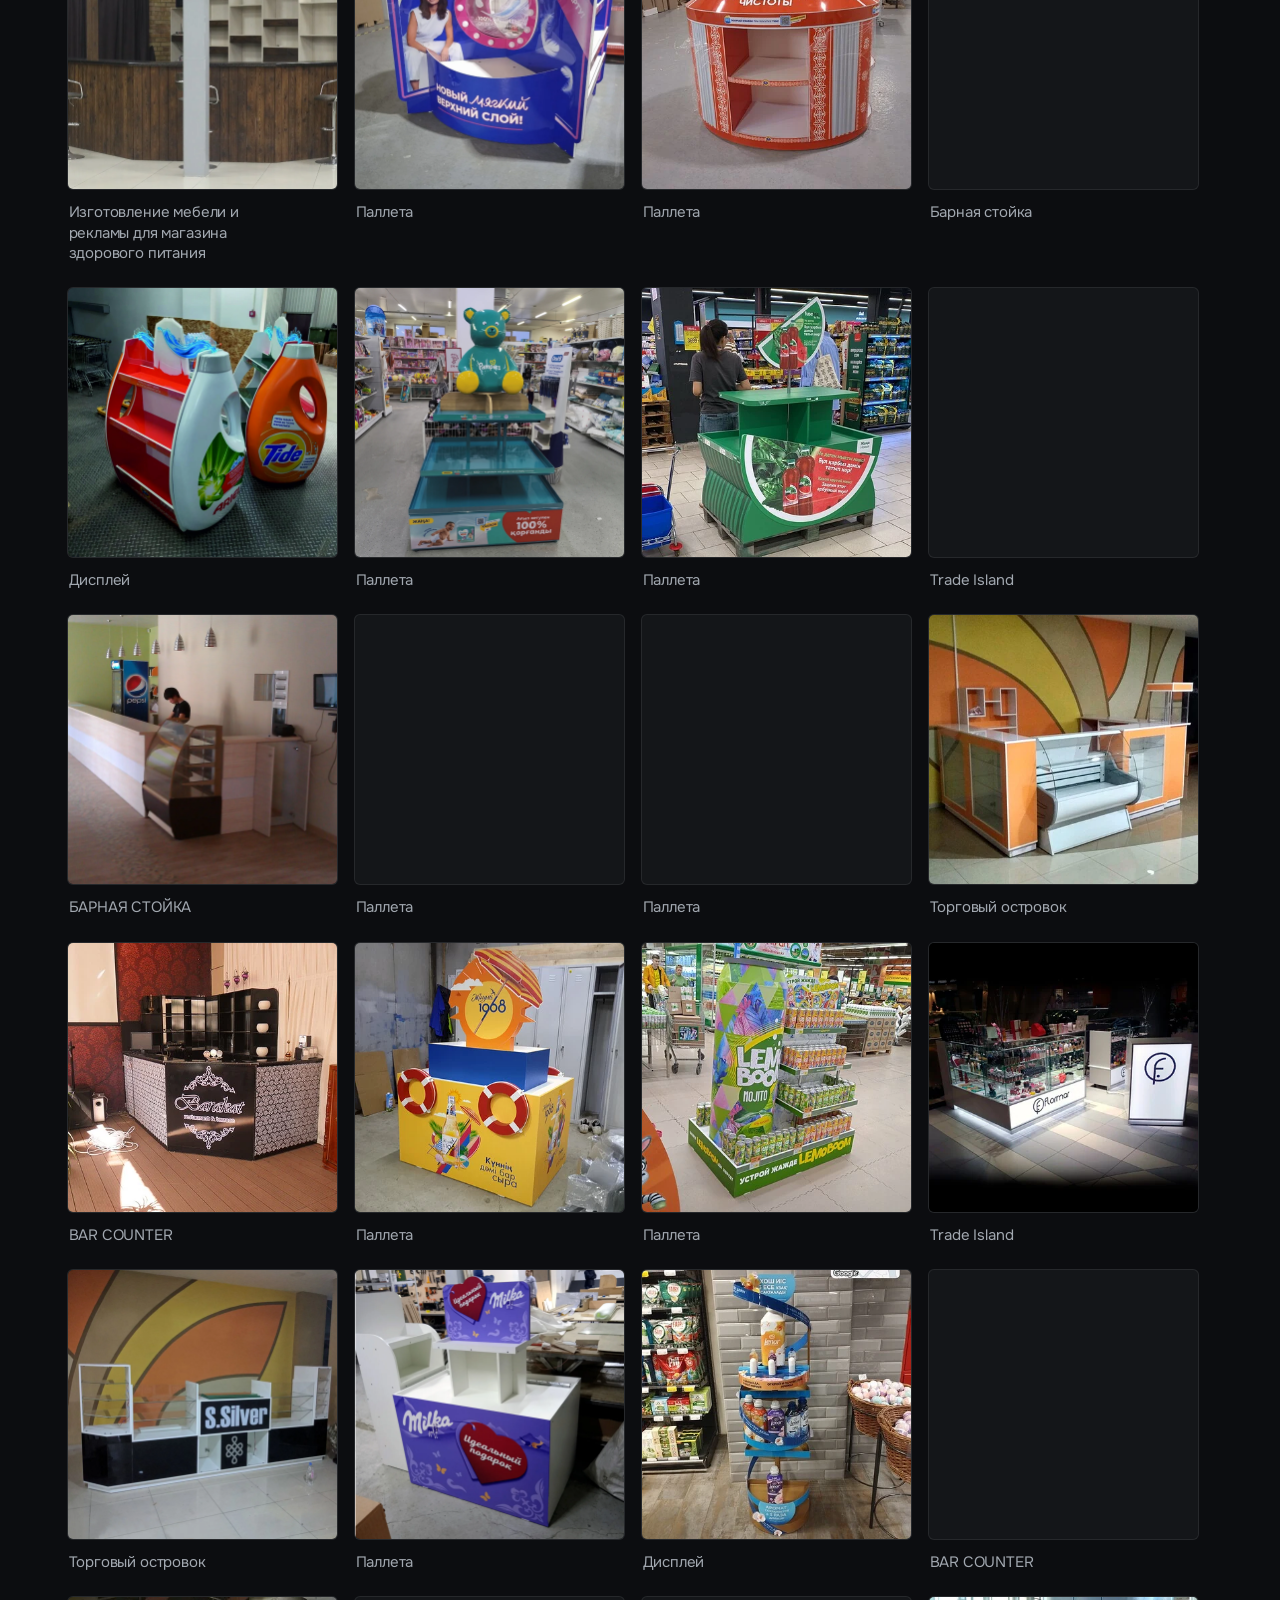
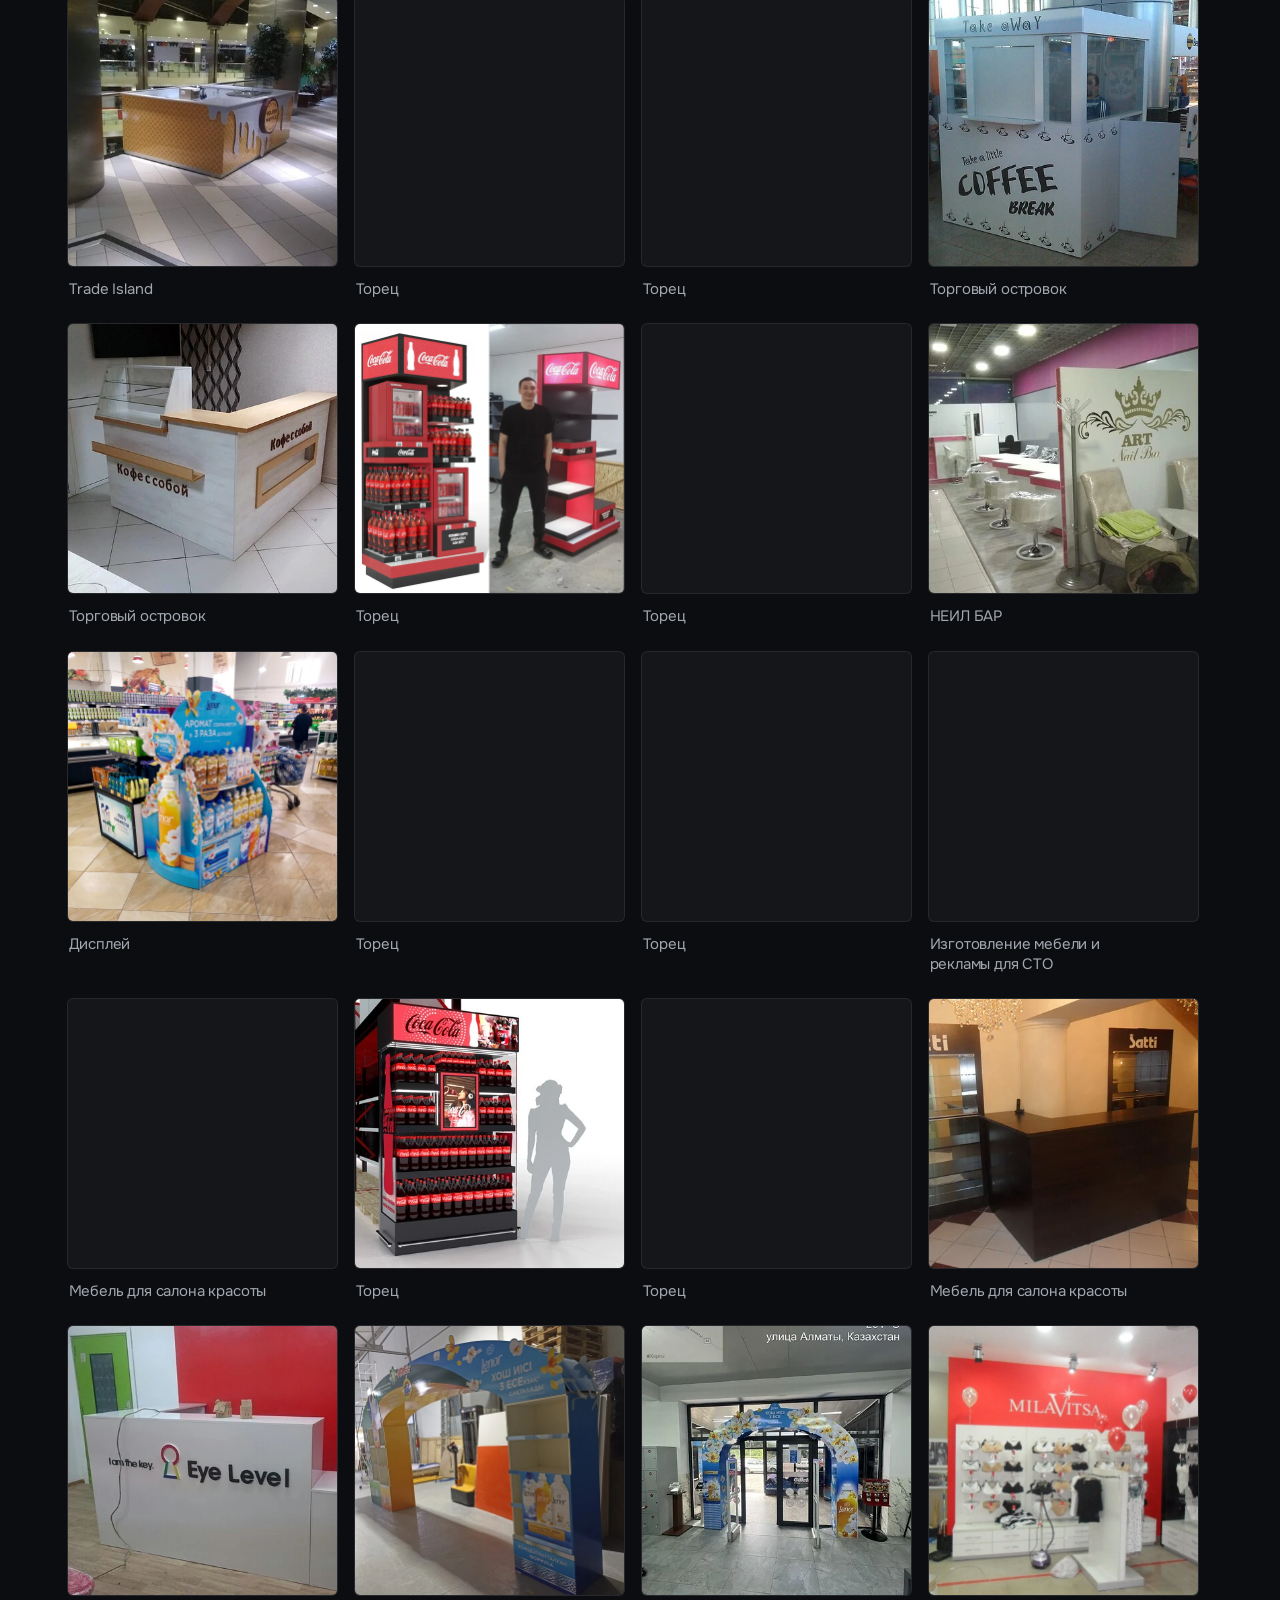
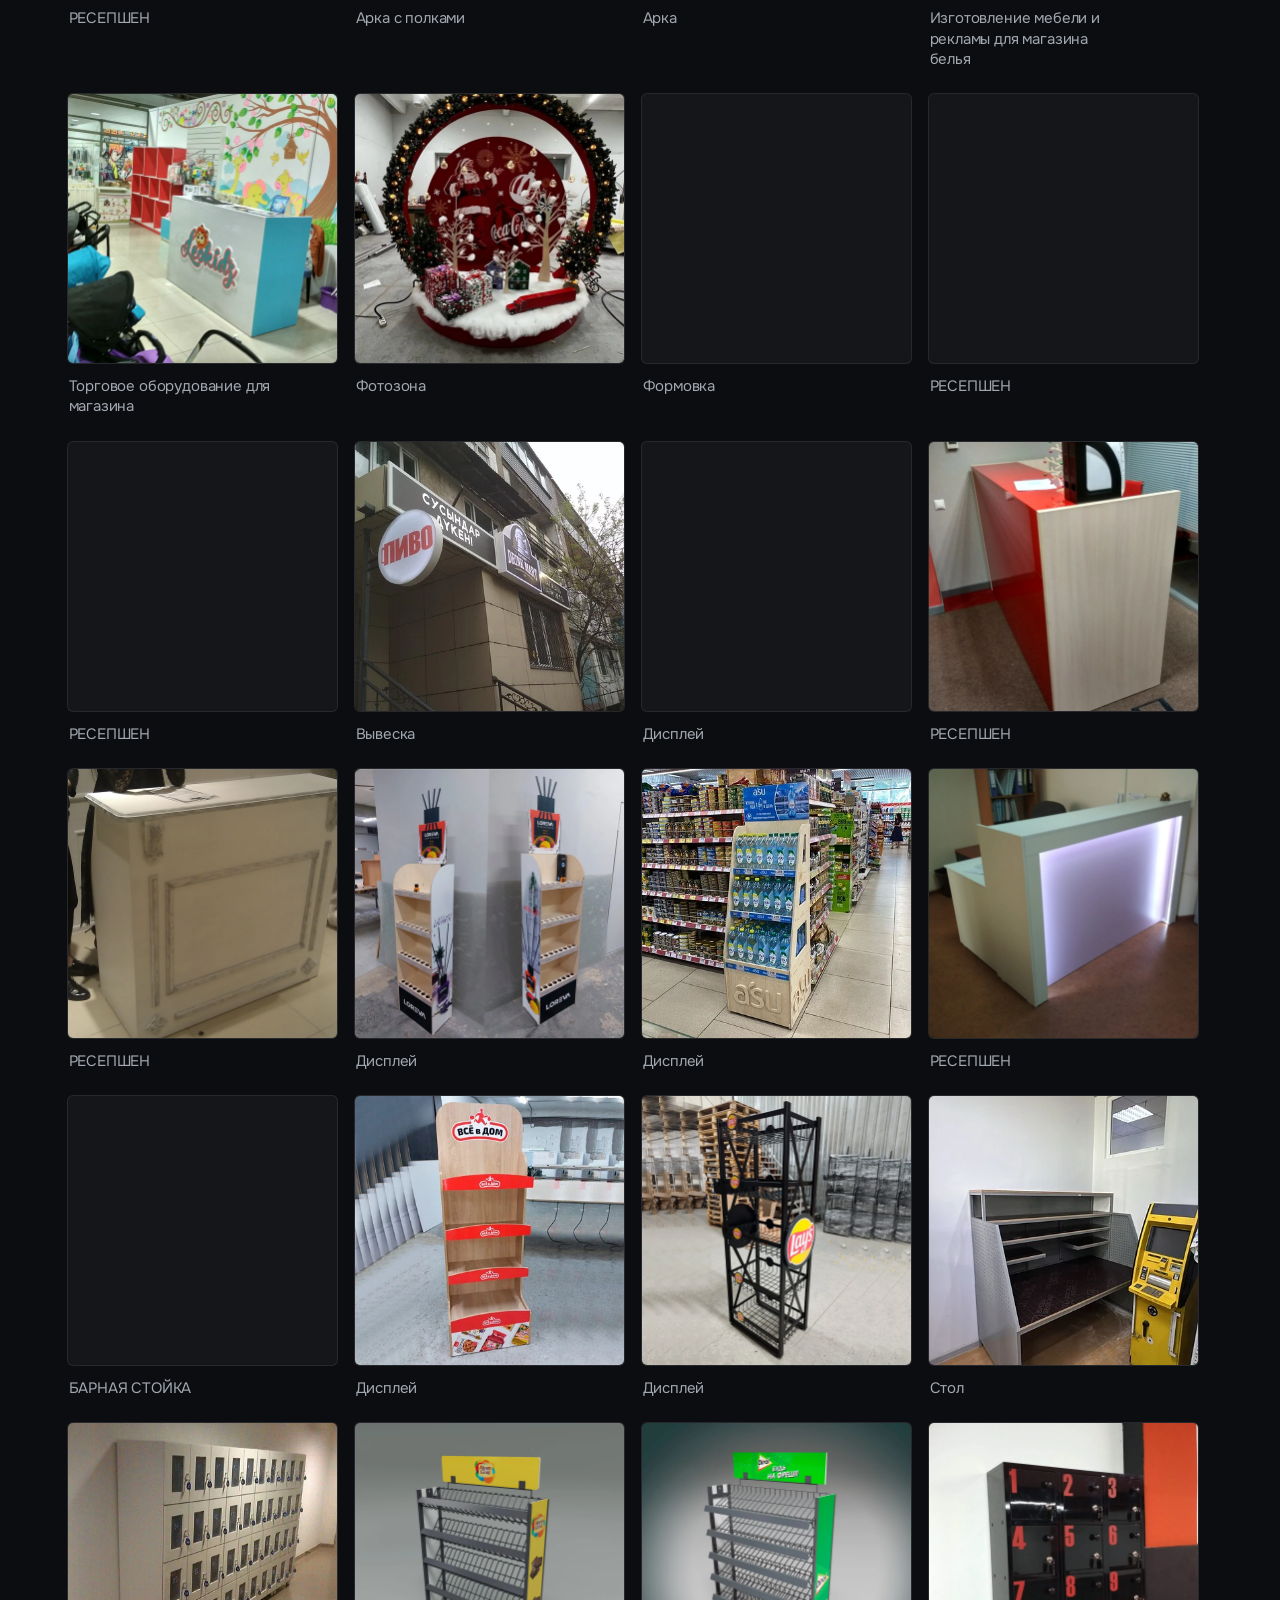
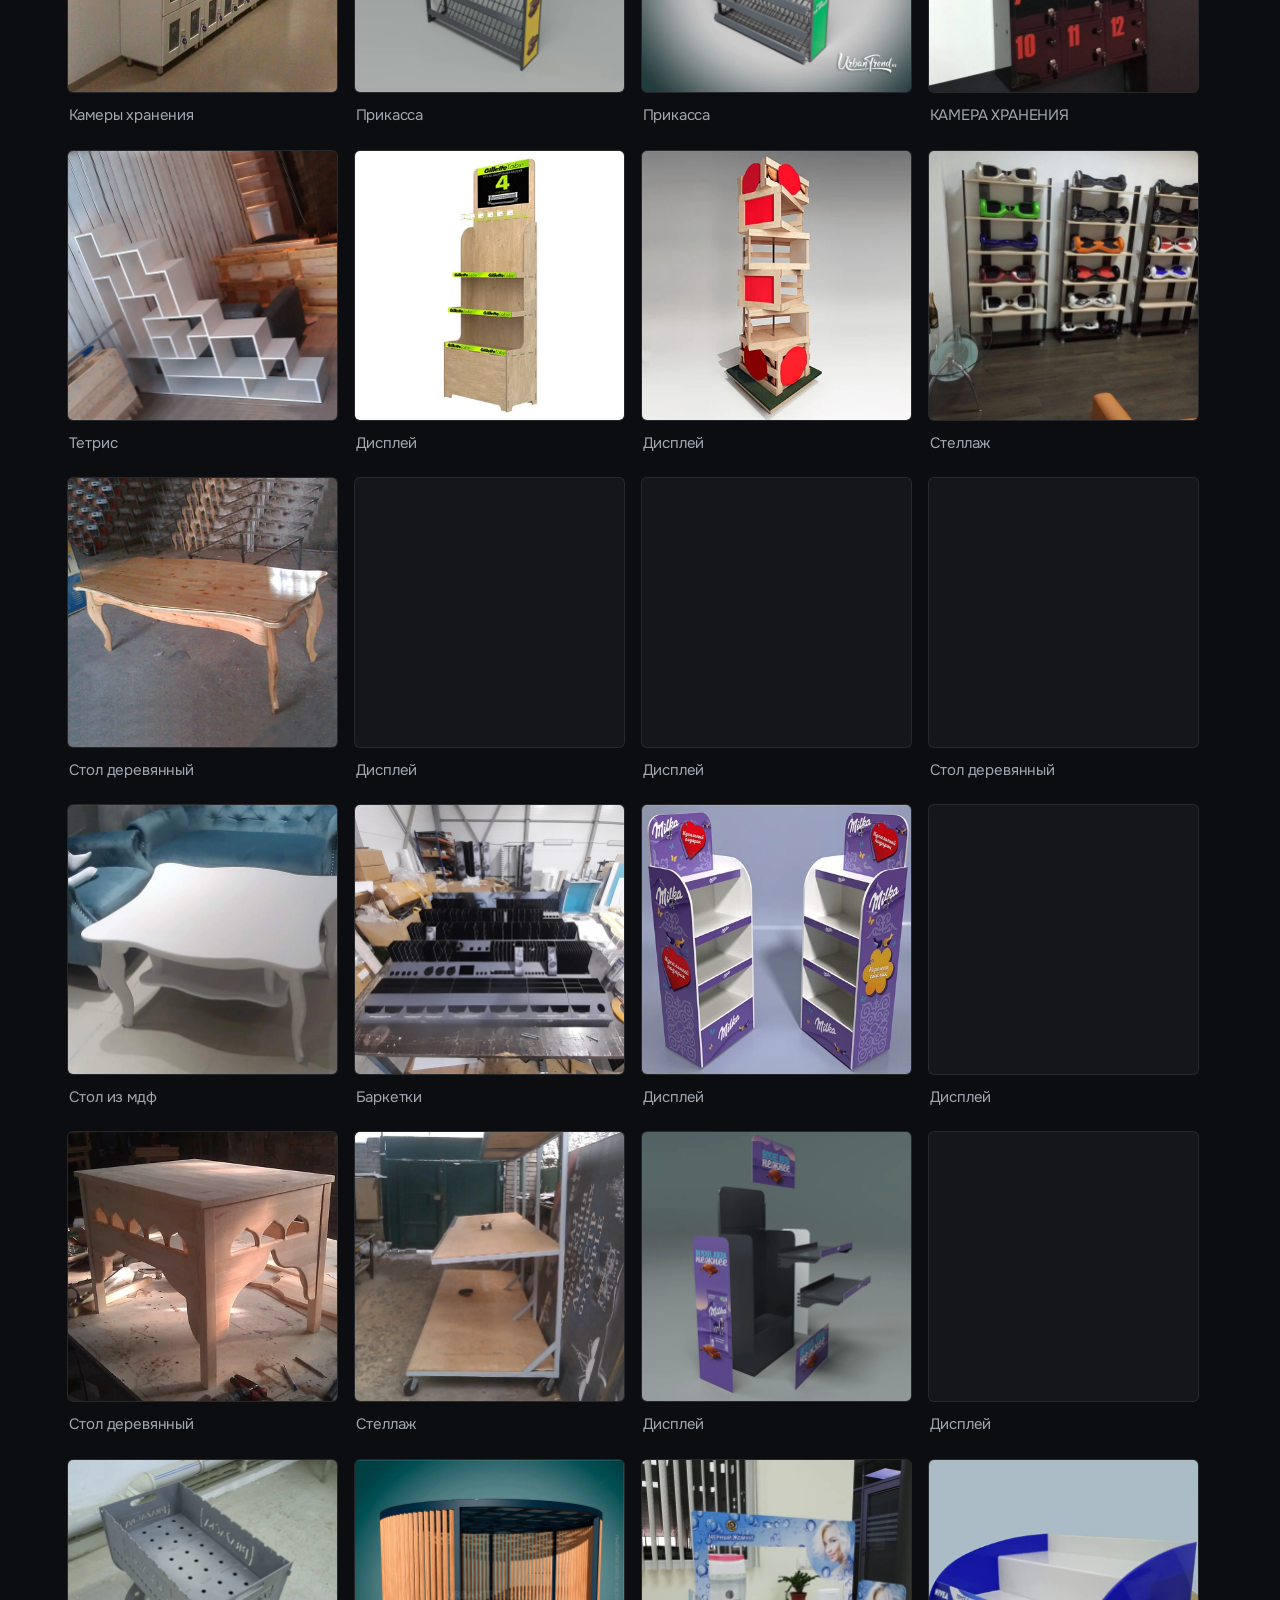
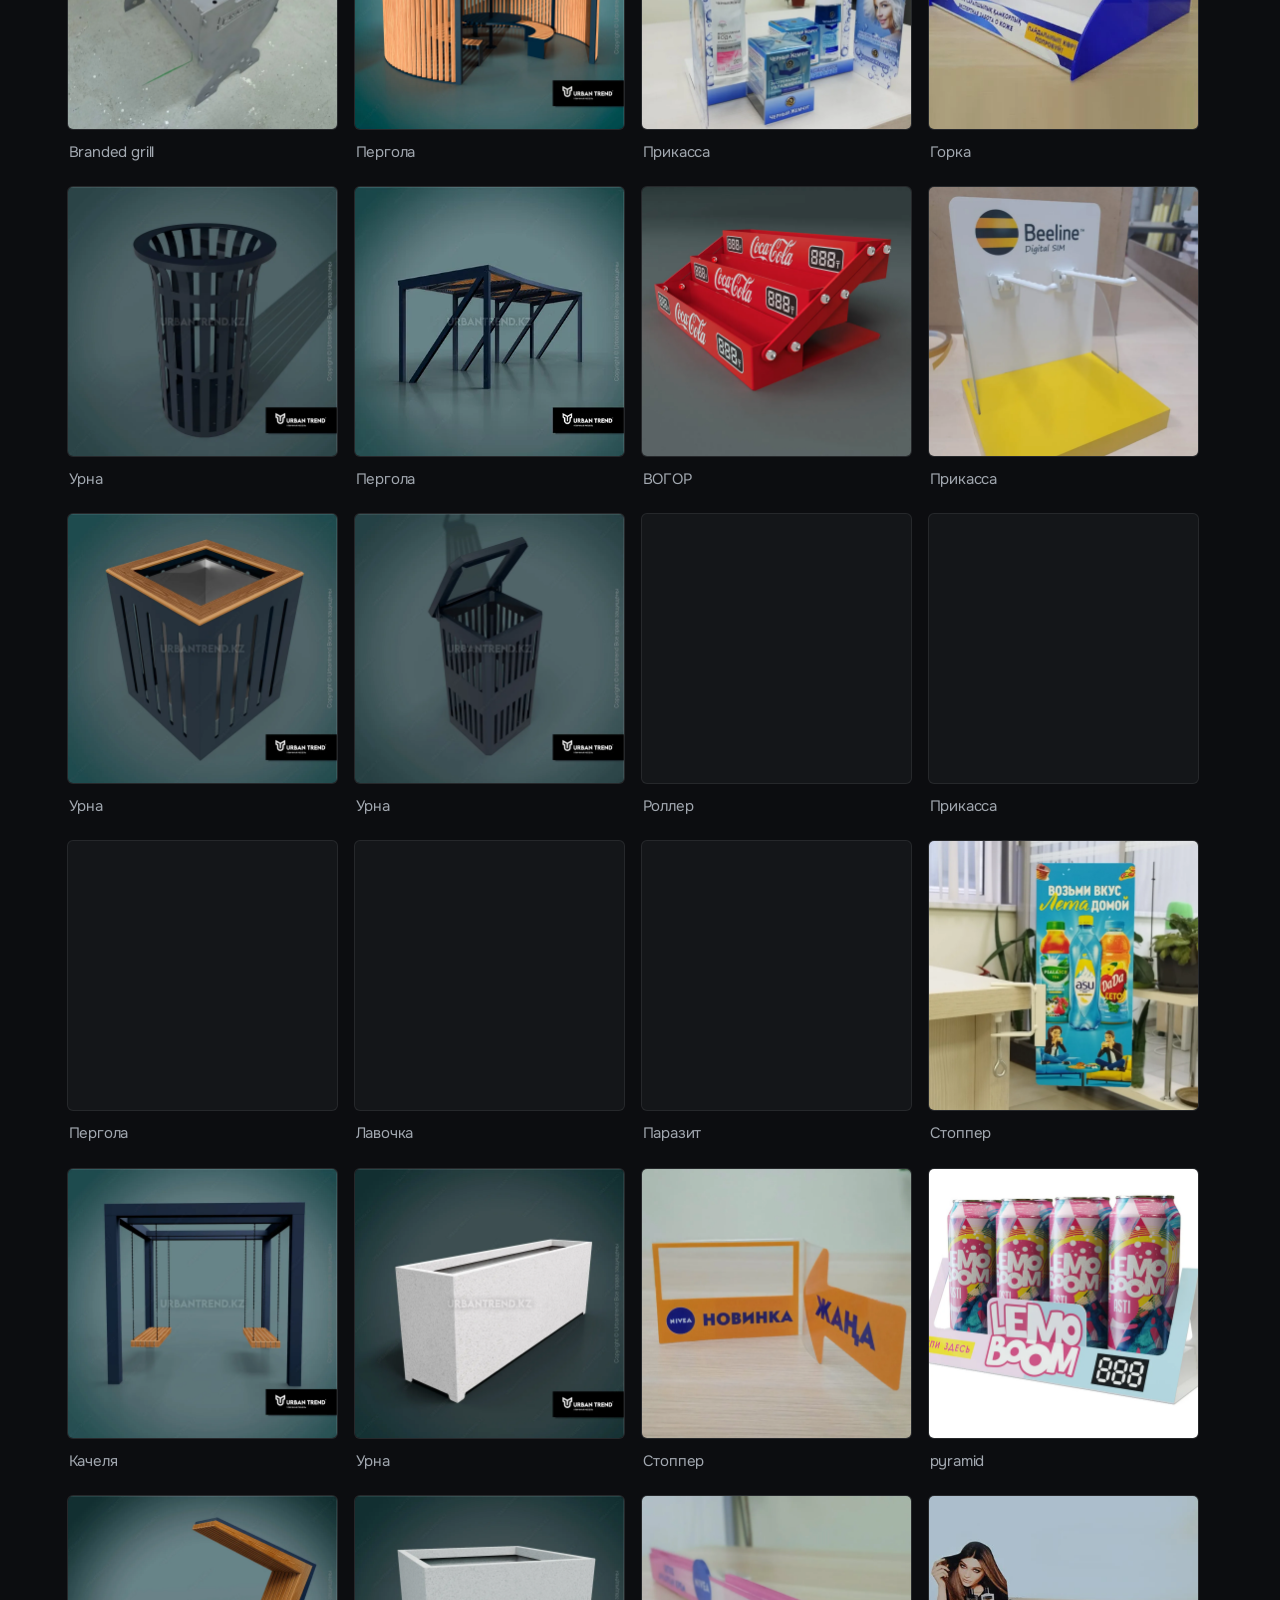
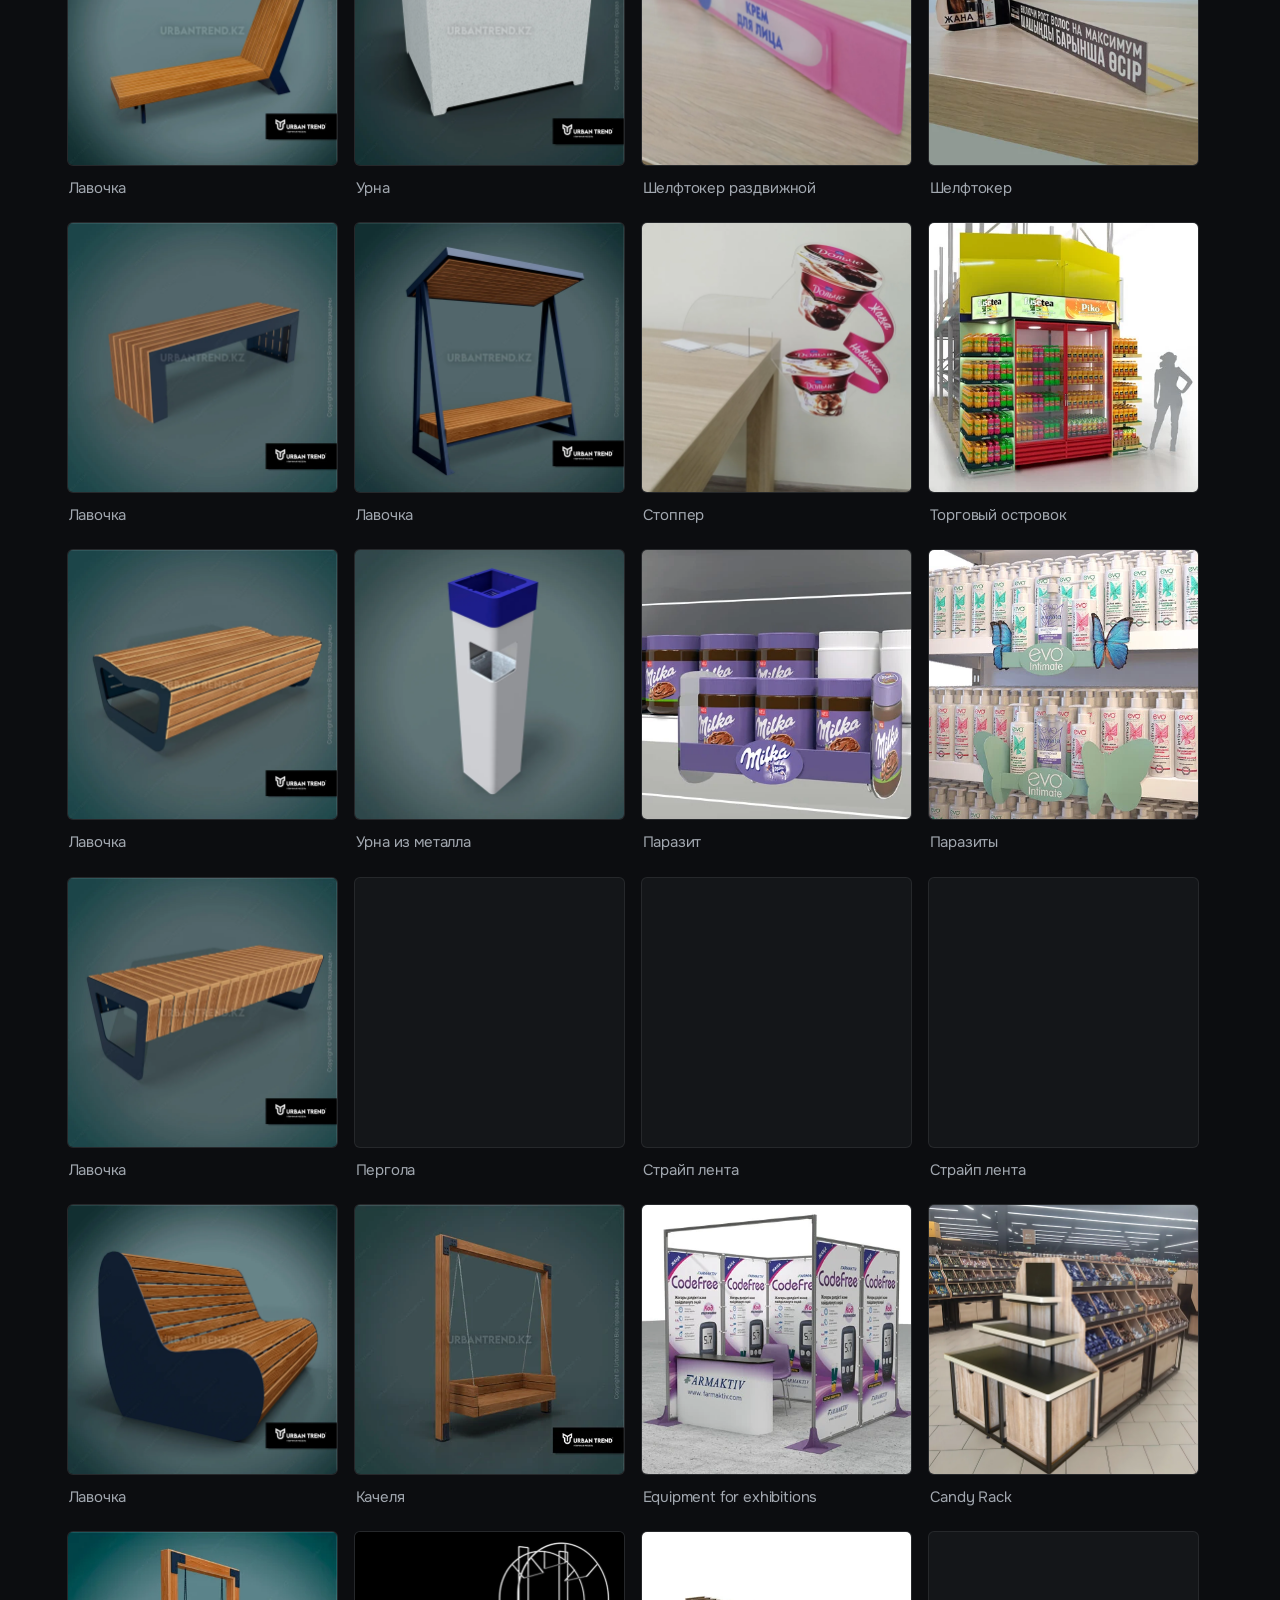
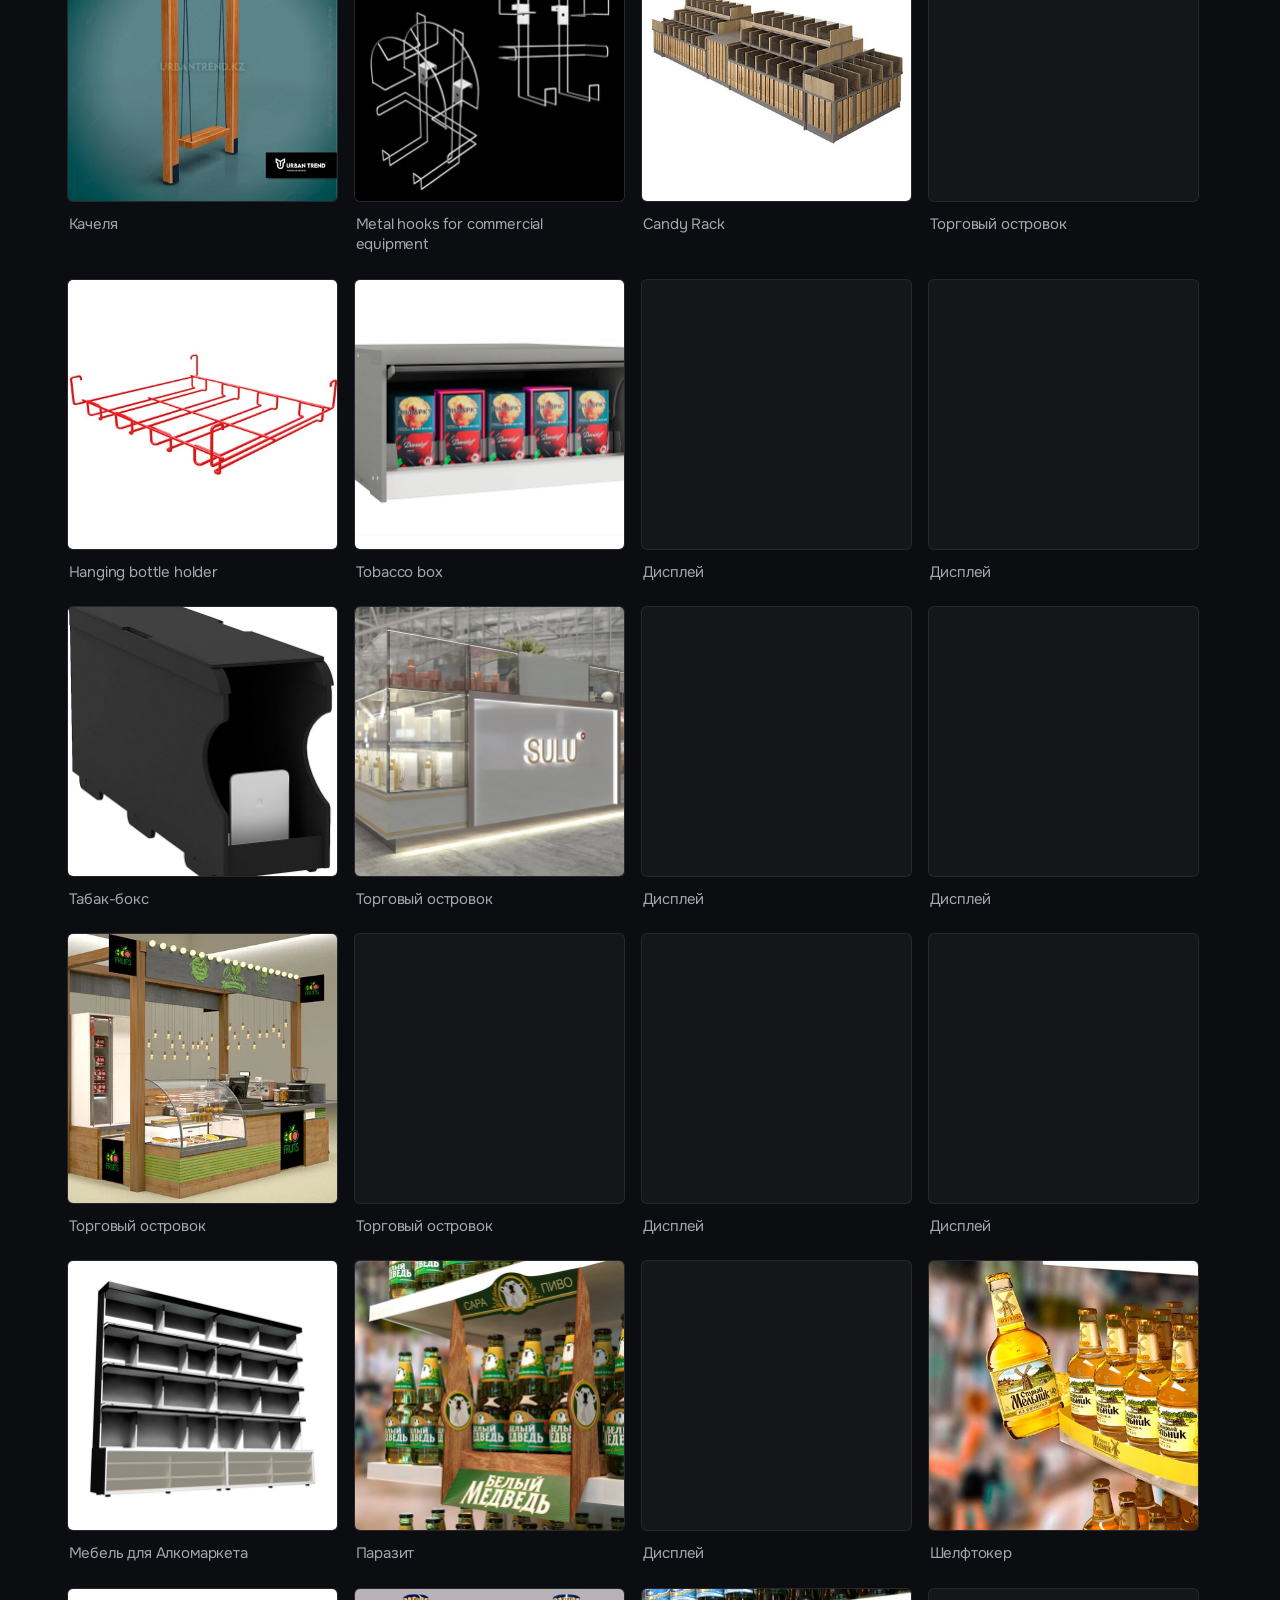
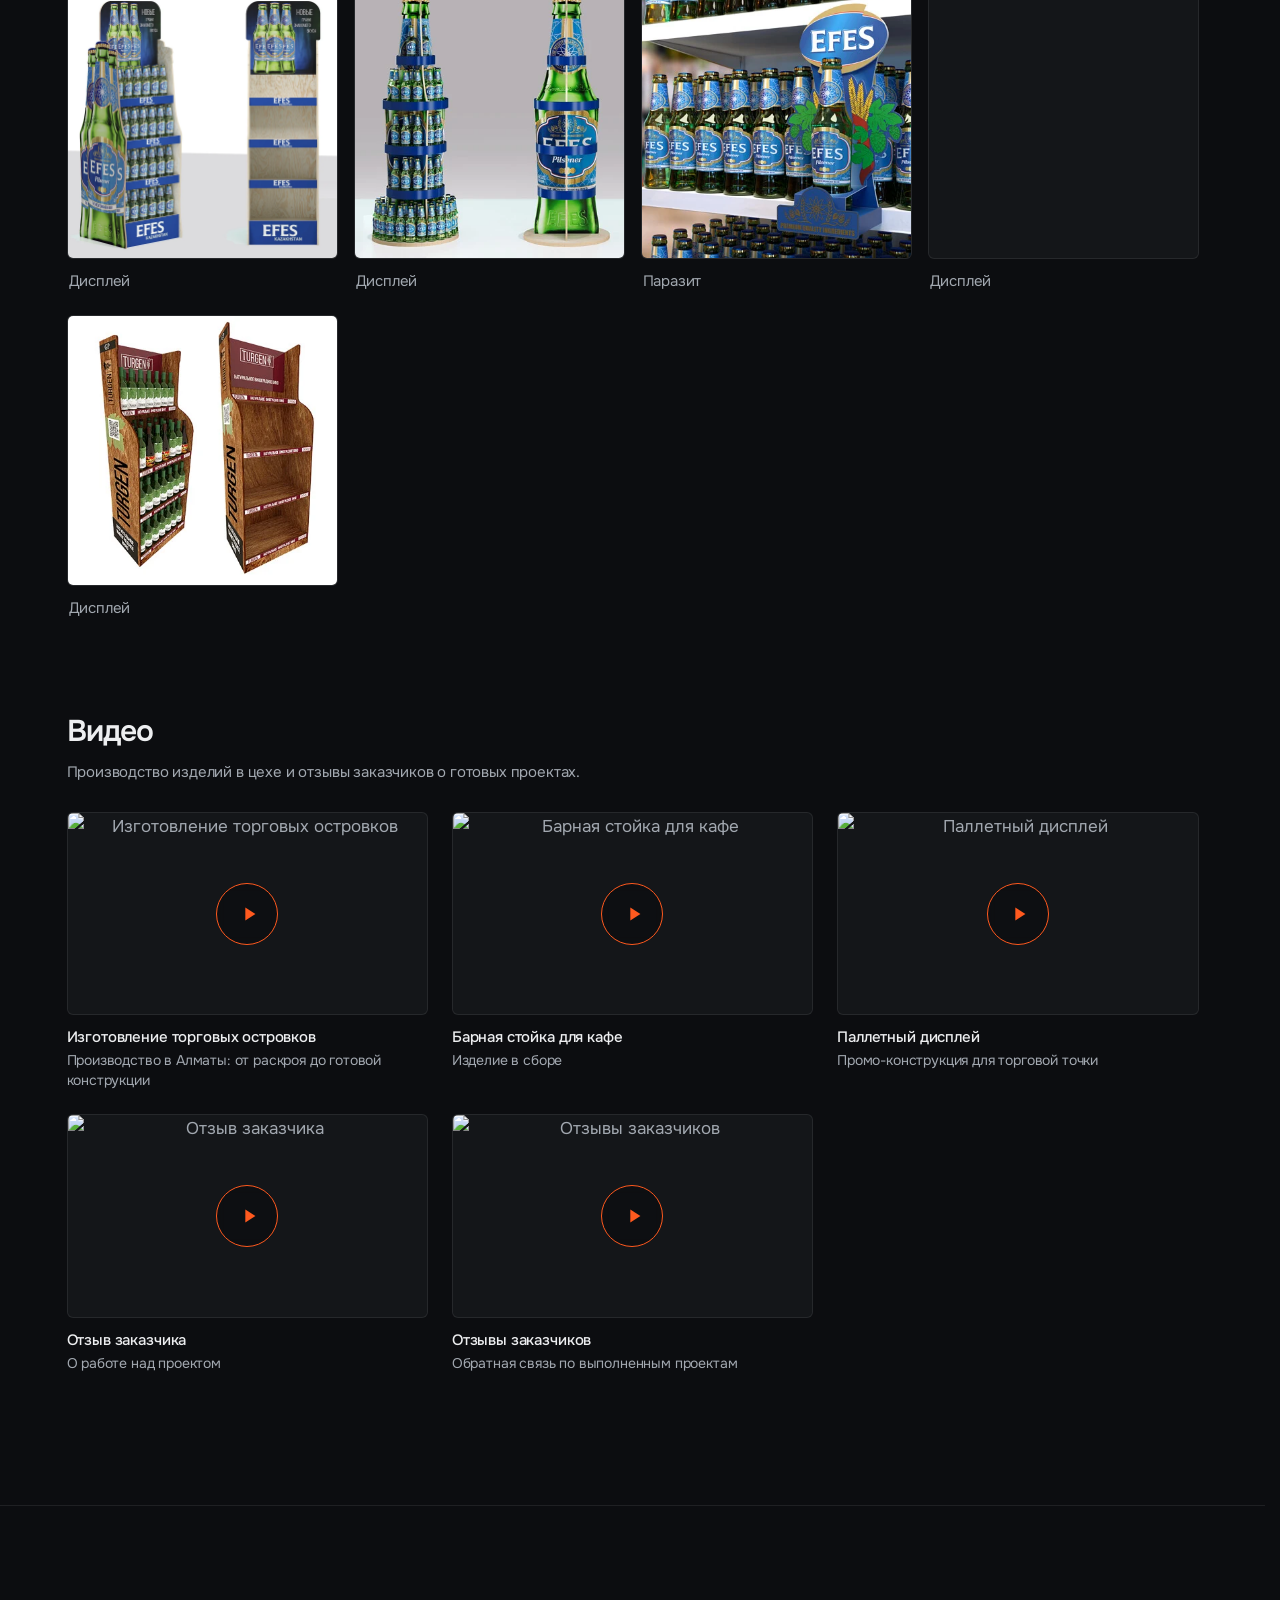
==== commit 317d3c08: "Главная: исправлены названия пяти работ по фото Co-Authored-By: Claude Sonnet 5.5 <noreply@anthropic" ====
--- a/index.html
+++ b/index.html
@@ -272,31 +272,31 @@
 
 const SHOW_CASES = false;
 
-const WORKS=[['144','Дисплей','8vlgvq'],['001','Арка','WXql1G'],['002','Shop in shop','P664bL'],['003','Изготовление мебели и рекламы для магазина разливных напитков','bg5D8m'],['004','Изготовление мебели и рекламы для магазина здорового питания','QKnRNl'],['005','Паллета','zxGyRm'],['006','Паллета','a030r8'],['007','Барная стойка','XJzgJa'],['008','Изготовление мебели и рекламы для магазина разливных напитков','V22LxZ'],['009','Паллета','3E4mAB'],['010','Паллета','y4k9K8'],['011','Trade Island','3EqlNE'],['012','БАРНАЯ СТОЙКА','JrrE6Z'],['013','Паллета','lGx3Go'],['014','Паллета','6LbnwW'],['015','Торговый островок','vbbEDE'],['016','BAR COUNTER','OvmqLe'],['017','Паллета','4N8wll'],['018','Паллета','LR8gEP'],['019','Trade Island','qeRmbD'],['020','Торговый островок','98NRPa'],['021','Паллета','xDZvq2'],['022','Дисплей','nJygQr'],['023','BAR COUNTER','L4e5qR'],['024','Trade Island','Bk3odD'],['025','Торец','x34v8O'],['026','Торец','y4xLn3'],['027','Торговый островок','V2kJNX'],['028','Торговый островок','qeRmbn'],['029','Торец','0l3Yzy'],['030','Торец','P6em61'],['031','НЕИЛ БАР','L4eRJ0'],['032','Изготовление мебели и рекламы для магазина разливных напитков','6LLd6w'],['033','Торец','OvmyG6'],['034','Торец','nJJv2o'],['035','Изготовление мебели и рекламы для СТО','6Lbn60'],['036','Мебель для салона красоты','QKKWYL'],['037','Торец','xDygY2'],['038','Торец','PXkRg3'],['039','Мебель для салона красоты','oJJZok'],['040','РЕСЕПШЕН','eRRQo6'],['041','Арка с полками','L49Env'],['042','Арка','3EP8rA'],['043','Изготовление мебели и рекламы для магазина белья','eRJdYD'],['044','Торговое оборудование для магазина','rllO1L'],['045','Фотозона','XJ1Bga'],['046','Паллета с формовкой','V2xgE5'],['047','РЕСЕПШЕН','bg5DVk'],['048','РЕСЕПШЕН','YGKBqP'],['049','Формавка','K3QlnX'],['050','Дисплей','oJJxLq'],['051','РЕСЕПШЕН','0llEX4'],['052','РЕСЕПШЕН','8BBrdn'],['053','Дисплей','8BBrWR'],['054','Дисплей','K33y0W'],['055','РЕСЕПШЕН','rllOR2'],['056','БАРНАЯ СТОЙКА','x33OVX'],['057','Дисплей','PXyge3'],['058','Дисплей','Ezz984'],['059','Стол','lGbOJY'],['060','Камеры хранения','YGGJyb'],['061','Прикасса','4NX9l4'],['062','Прикасса','1N4xXe'],['063','КАМЕРА ХРАНЕНИЯ','K3OevW'],['064','Тетрис','QKKEqZ'],['065','Дисплей','yDZ2on'],['066','Дисплей','w0ZvrO'],['067','Стеллаж','3Er9bg'],['068','Стол деревянный','Jrnvbz'],['069','Дисплей','XgDNgw'],['070','Дисплей','rll0QO'],['071','Стол деревянный','K3Lezr'],['072','Стол из мдф','98XE3y'],['145','Баркетки','P4mD2o'],['073','Дисплей','RKKLRv'],['074','Дисплей','mAA6N9'],['075','Стол деревянный','Zlzadx'],['076','Стеллаж','OvdGEy'],['077','Дисплей','y44Qw8'],['078','Дисплей','L44k0P'],['079','Branded grill','DL5nNR'],['080','Пергола','oJdAYW'],['081','Прикасса','nJJ2GE'],['082','Горка','NqG2b1'],['083','Урна','gRq00E'],['084','Пергола','5W4XlE'],['085','ВОГОР','L4eRmK'],['086','Прикасса','K33gJR'],['087','Урна','vbxDDO'],['088','Урна','rleJlE'],['089','Роллер','5W3XkE'],['090','Прикасса','y44Kz8'],['091','Пергола','rleA1J'],['092','Лавочка','4N3998'],['093','Паразит','3EqadY'],['094','Стоппер','lGGNQa'],['095','Качеля','QKPr3E'],['096','Урна','0l543G'],['097','Стоппер','0l3dzY'],['098','pyramid','kQaNnn'],['099','Лавочка','Ovdo0v'],['100','Урна','vbx2qY'],['101','Шелфтокер раздвижной','QKnRa4'],['102','Шелфтокер','XJ1ba3'],['103','Лавочка','V2kJyP'],['104','Лавочка','L4l3dw'],['105','Стоппер','dyygwx'],['106','Showbox','m85A1E'],['107','Лавочка','wrq005'],['108','Урна из металла','L448wK'],['109','Паразит','Bkk9kr'],['110','Паразиты','y44EgJ'],['111','Лавочка','lGlDDz'],['112','Пергола','2B58Xv'],['113','Страйп лента','GvvmyW'],['114','Страйп лента','rllWlE'],['115','Лавочка','vbx2OA'],['116','Качеля','eR4aNG'],['117','Equipment for exhibitions','9E2KZN'],['118','Candy Rack','rJZvZ2'],['119','Качеля','qJP9Vy'],['120','Metal hooks for commercial equipment','6NkedV'],['121','Candy Rack','6NkewV'],['122','Торговый островок','RKKDBv'],['123','Hanging bottle holder','dKgy63'],['124','Tobacco box','PXyg4o'],['125','Дисплей','EvELBe'],['126','Дисплей','elDaOw'],['127','Табак-бокс','mAA599'],['128','Торговый островок','qJJ2ea'],['129','Дисплей','QXRrbd'],['130','Дисплей','g0G2YG'],['131','Торговый островок','9883QN'],['132','Торговый островок','DLLdBn'],['133','Дисплей','m85A0Z'],['134','Дисплей','39LEZg'],['135','Мебель для Алкомаркета','BkkvQ6'],['136','Паразит','DvNLmy'],['137','Дисплей','g0G2zm'],['138','Шелфтокер','w0ZrmV'],['139','Дисплей','rJZlv2'],['140','Дисплей','8bkB5n'],['141','Паразит','n02JZr'],['142','Дисплей','39ad6B'],['143','Дисплей','YBRgbb']];
+const WORKS=[['144','Дисплей','8vlgvq'],['001','Арка','WXql1G'],['002','Shop in shop','P664bL'],['003','Изготовление мебели и рекламы для магазина разливных напитков','bg5D8m'],['004','Изготовление мебели и рекламы для магазина здорового питания','QKnRNl'],['005','Паллета','zxGyRm'],['006','Паллета','a030r8'],['007','Барная стойка','XJzgJa'],['008','Дисплей','V22LxZ'],['009','Паллета','3E4mAB'],['010','Паллета','y4k9K8'],['011','Trade Island','3EqlNE'],['012','БАРНАЯ СТОЙКА','JrrE6Z'],['013','Паллета','lGx3Go'],['014','Паллета','6LbnwW'],['015','Торговый островок','vbbEDE'],['016','BAR COUNTER','OvmqLe'],['017','Паллета','4N8wll'],['018','Паллета','LR8gEP'],['019','Trade Island','qeRmbD'],['020','Торговый островок','98NRPa'],['021','Паллета','xDZvq2'],['022','Дисплей','nJygQr'],['023','BAR COUNTER','L4e5qR'],['024','Trade Island','Bk3odD'],['025','Торец','x34v8O'],['026','Торец','y4xLn3'],['027','Торговый островок','V2kJNX'],['028','Торговый островок','qeRmbn'],['029','Торец','0l3Yzy'],['030','Торец','P6em61'],['031','НЕИЛ БАР','L4eRJ0'],['032','Дисплей','6LLd6w'],['033','Торец','OvmyG6'],['034','Торец','nJJv2o'],['035','Изготовление мебели и рекламы для СТО','6Lbn60'],['036','Мебель для салона красоты','QKKWYL'],['037','Торец','xDygY2'],['038','Торец','PXkRg3'],['039','Мебель для салона красоты','oJJZok'],['040','РЕСЕПШЕН','eRRQo6'],['041','Арка с полками','L49Env'],['042','Арка','3EP8rA'],['043','Изготовление мебели и рекламы для магазина белья','eRJdYD'],['044','Торговое оборудование для магазина','rllO1L'],['045','Фотозона','XJ1Bga'],['046','Формовка','V2xgE5'],['047','РЕСЕПШЕН','bg5DVk'],['048','РЕСЕПШЕН','YGKBqP'],['049','Вывеска','K3QlnX'],['050','Дисплей','oJJxLq'],['051','РЕСЕПШЕН','0llEX4'],['052','РЕСЕПШЕН','8BBrdn'],['053','Дисплей','8BBrWR'],['054','Дисплей','K33y0W'],['055','РЕСЕПШЕН','rllOR2'],['056','БАРНАЯ СТОЙКА','x33OVX'],['057','Дисплей','PXyge3'],['058','Дисплей','Ezz984'],['059','Стол','lGbOJY'],['060','Камеры хранения','YGGJyb'],['061','Прикасса','4NX9l4'],['062','Прикасса','1N4xXe'],['063','КАМЕРА ХРАНЕНИЯ','K3OevW'],['064','Тетрис','QKKEqZ'],['065','Дисплей','yDZ2on'],['066','Дисплей','w0ZvrO'],['067','Стеллаж','3Er9bg'],['068','Стол деревянный','Jrnvbz'],['069','Дисплей','XgDNgw'],['070','Дисплей','rll0QO'],['071','Стол деревянный','K3Lezr'],['072','Стол из мдф','98XE3y'],['145','Баркетки','P4mD2o'],['073','Дисплей','RKKLRv'],['074','Дисплей','mAA6N9'],['075','Стол деревянный','Zlzadx'],['076','Стеллаж','OvdGEy'],['077','Дисплей','y44Qw8'],['078','Дисплей','L44k0P'],['079','Branded grill','DL5nNR'],['080','Пергола','oJdAYW'],['081','Прикасса','nJJ2GE'],['082','Горка','NqG2b1'],['083','Урна','gRq00E'],['084','Пергола','5W4XlE'],['085','ВОГОР','L4eRmK'],['086','Прикасса','K33gJR'],['087','Урна','vbxDDO'],['088','Урна','rleJlE'],['089','Роллер','5W3XkE'],['090','Прикасса','y44Kz8'],['091','Пергола','rleA1J'],['092','Лавочка','4N3998'],['093','Паразит','3EqadY'],['094','Стоппер','lGGNQa'],['095','Качеля','QKPr3E'],['096','Урна','0l543G'],['097','Стоппер','0l3dzY'],['098','pyramid','kQaNnn'],['099','Лавочка','Ovdo0v'],['100','Урна','vbx2qY'],['101','Шелфтокер раздвижной','QKnRa4'],['102','Шелфтокер','XJ1ba3'],['103','Лавочка','V2kJyP'],['104','Лавочка','L4l3dw'],['105','Стоппер','dyygwx'],['106','Торговый островок','m85A1E'],['107','Лавочка','wrq005'],['108','Урна из металла','L448wK'],['109','Паразит','Bkk9kr'],['110','Паразиты','y44EgJ'],['111','Лавочка','lGlDDz'],['112','Пергола','2B58Xv'],['113','Страйп лента','GvvmyW'],['114','Страйп лента','rllWlE'],['115','Лавочка','vbx2OA'],['116','Качеля','eR4aNG'],['117','Equipment for exhibitions','9E2KZN'],['118','Candy Rack','rJZvZ2'],['119','Качеля','qJP9Vy'],['120','Metal hooks for commercial equipment','6NkedV'],['121','Candy Rack','6NkewV'],['122','Торговый островок','RKKDBv'],['123','Hanging bottle holder','dKgy63'],['124','Tobacco box','PXyg4o'],['125','Дисплей','EvELBe'],['126','Дисплей','elDaOw'],['127','Табак-бокс','mAA599'],['128','Торговый островок','qJJ2ea'],['129','Дисплей','QXRrbd'],['130','Дисплей','g0G2YG'],['131','Торговый островок','9883QN'],['132','Торговый островок','DLLdBn'],['133','Дисплей','m85A0Z'],['134','Дисплей','39LEZg'],['135','Мебель для Алкомаркета','BkkvQ6'],['136','Паразит','DvNLmy'],['137','Дисплей','g0G2zm'],['138','Шелфтокер','w0ZrmV'],['139','Дисплей','rJZlv2'],['140','Дисплей','8bkB5n'],['141','Паразит','n02JZr'],['142','Дисплей','39ad6B'],['143','Дисплей','YBRgbb']];
 
 /* Тип работы для фильтра — по ключевым словам названия: правила сверху вниз, первое
    совпадение; не совпало ни одно — «Полка и прочее». Спорные названия разобраны по фото:
-   «Тетрис» — стеллаж; «Горка» и «ВОГОР» — настольные дисплеи; Shop in shop и Showbox —
+   «Тетрис» — стеллаж; «Горка» и «ВОГОР» — настольные дисплеи; Shop in shop —
    бренд-зоны, как островки; табак-боксы стоят в прикассовой зоне; Branded grill — уличный
-   мангал; «Формавка» — вывеска на фасаде, «Баркетки» — лотки на полку.
+   мангал; «Вывеска» — на фасаде, «Формовка» — пластиковая деталь, «Баркетки» — лотки на полку.
    Таблица соответствия (числа — для сверки, на странице они не показываются), 145 работ:
-     pal  Паллеты         10  Паллета ×9, Паллета с формовкой
-     dis  Дисплеи         31  Дисплей ×26, Арка ×2, Арка с полками, Горка, ВОГОР
+     pal  Паллеты          9  Паллета ×9
+     dis  Дисплеи         33  Дисплей ×28, Арка ×2, Арка с полками, Горка, ВОГОР
      tor  Торцы            8  Торец ×8
      kas  Прикассы         9  Прикасса ×5, Candy Rack ×2, Tobacco box, Табак-бокс
-     isl  Островки        13  Торговый островок ×8, Trade Island ×3, Shop in shop, Showbox
-     mbl  Мебель          32  РЕСЕПШЕН ×6; Изготовление мебели и рекламы для магазина
-                              разливных напитков ×3, …здорового питания, …белья, …для СТО;
+     isl  Островки        13  Торговый островок ×9, Trade Island ×3, Shop in shop
+     mbl  Мебель          30  РЕСЕПШЕН ×6; Изготовление мебели и рекламы для магазина
+                              разливных напитков, …здорового питания, …белья, …для СТО;
                               Барная стойка, БАРНАЯ СТОЙКА ×2, BAR COUNTER ×2, НЕИЛ БАР;
                               Мебель для салона красоты ×2, Мебель для Алкомаркета;
                               Торговое оборудование для магазина; Стол, Стол деревянный ×3,
                               Стол из мдф; Стеллаж ×2, Тетрис; Камеры хранения, КАМЕРА ХРАНЕНИЯ
      out  Улица           21  Лавочка ×7, Урна ×5, Урна из металла, Пергола ×4, Качеля ×3,
                               Branded grill
-     oth  Полка и прочее  21  Паразит ×4, Паразиты, Стоппер ×3, Шелфтокер ×2, Шелфтокер
+     oth  Полка и прочее  22  Паразит ×4, Паразиты, Стоппер ×3, Шелфтокер ×2, Шелфтокер
                               раздвижной, Страйп лента ×2, Роллер, pyramid, Hanging bottle
                               holder, Metal hooks for commercial equipment, Баркетки,
-                              Формавка, Фотозона, Equipment for exhibitions
+                              Формовка, Вывеска, Фотозона, Equipment for exhibitions
    Новая работа в WORKS попадёт в тип сама, если в названии есть ключевое слово. */
 const WORK_KINDS = [
   ['pal', /паллет/i],
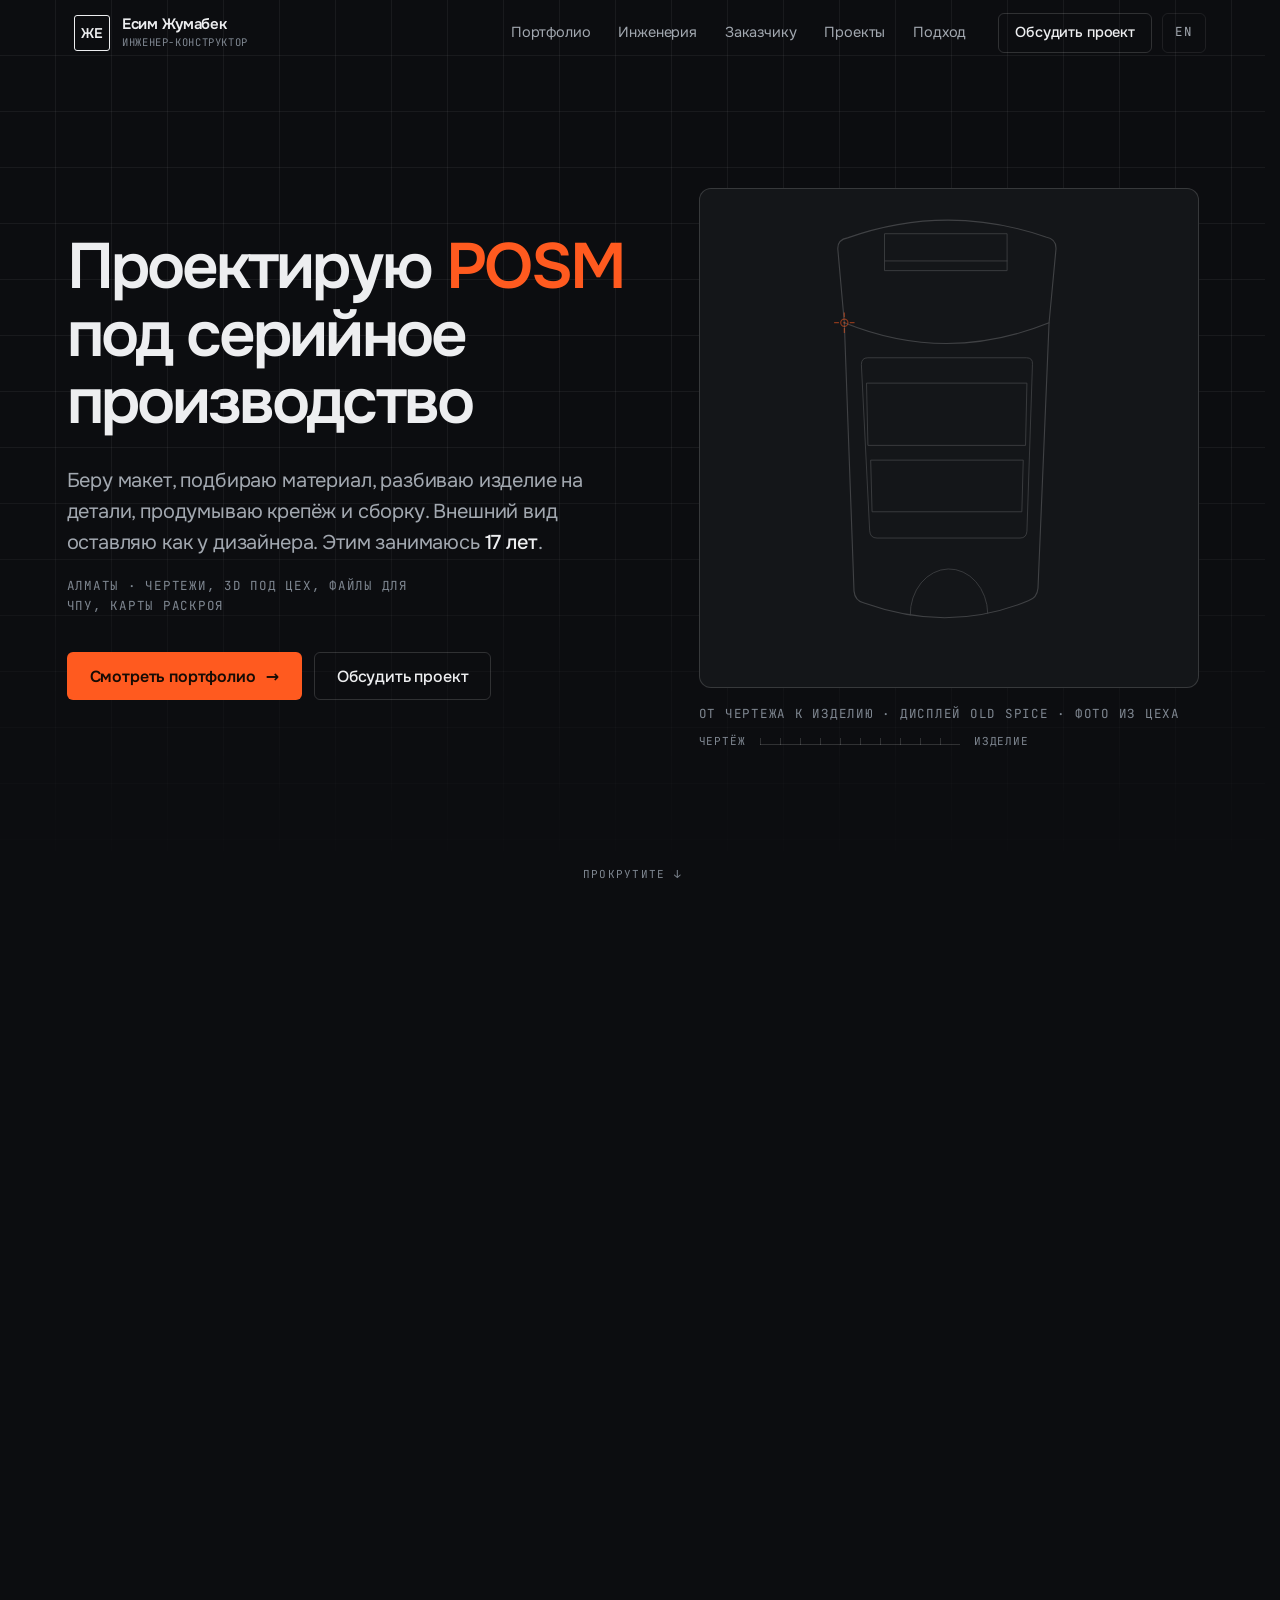
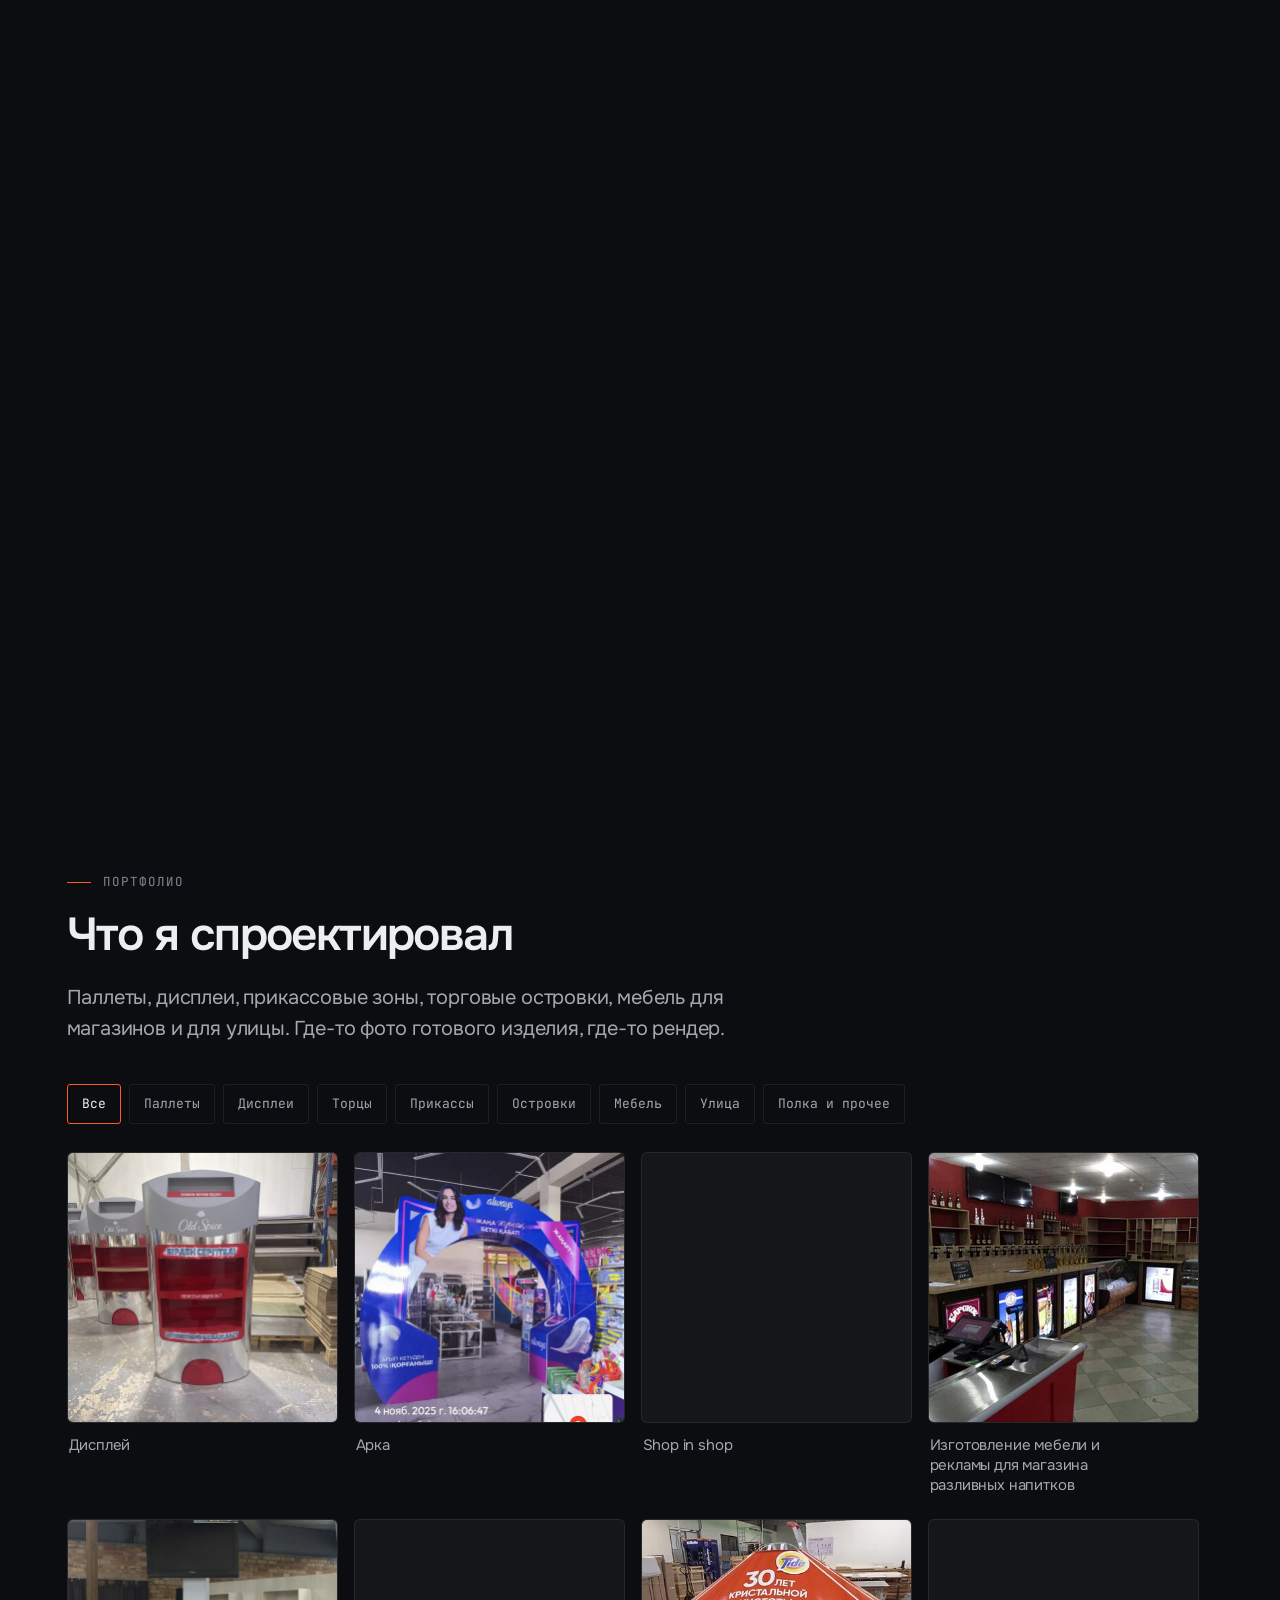
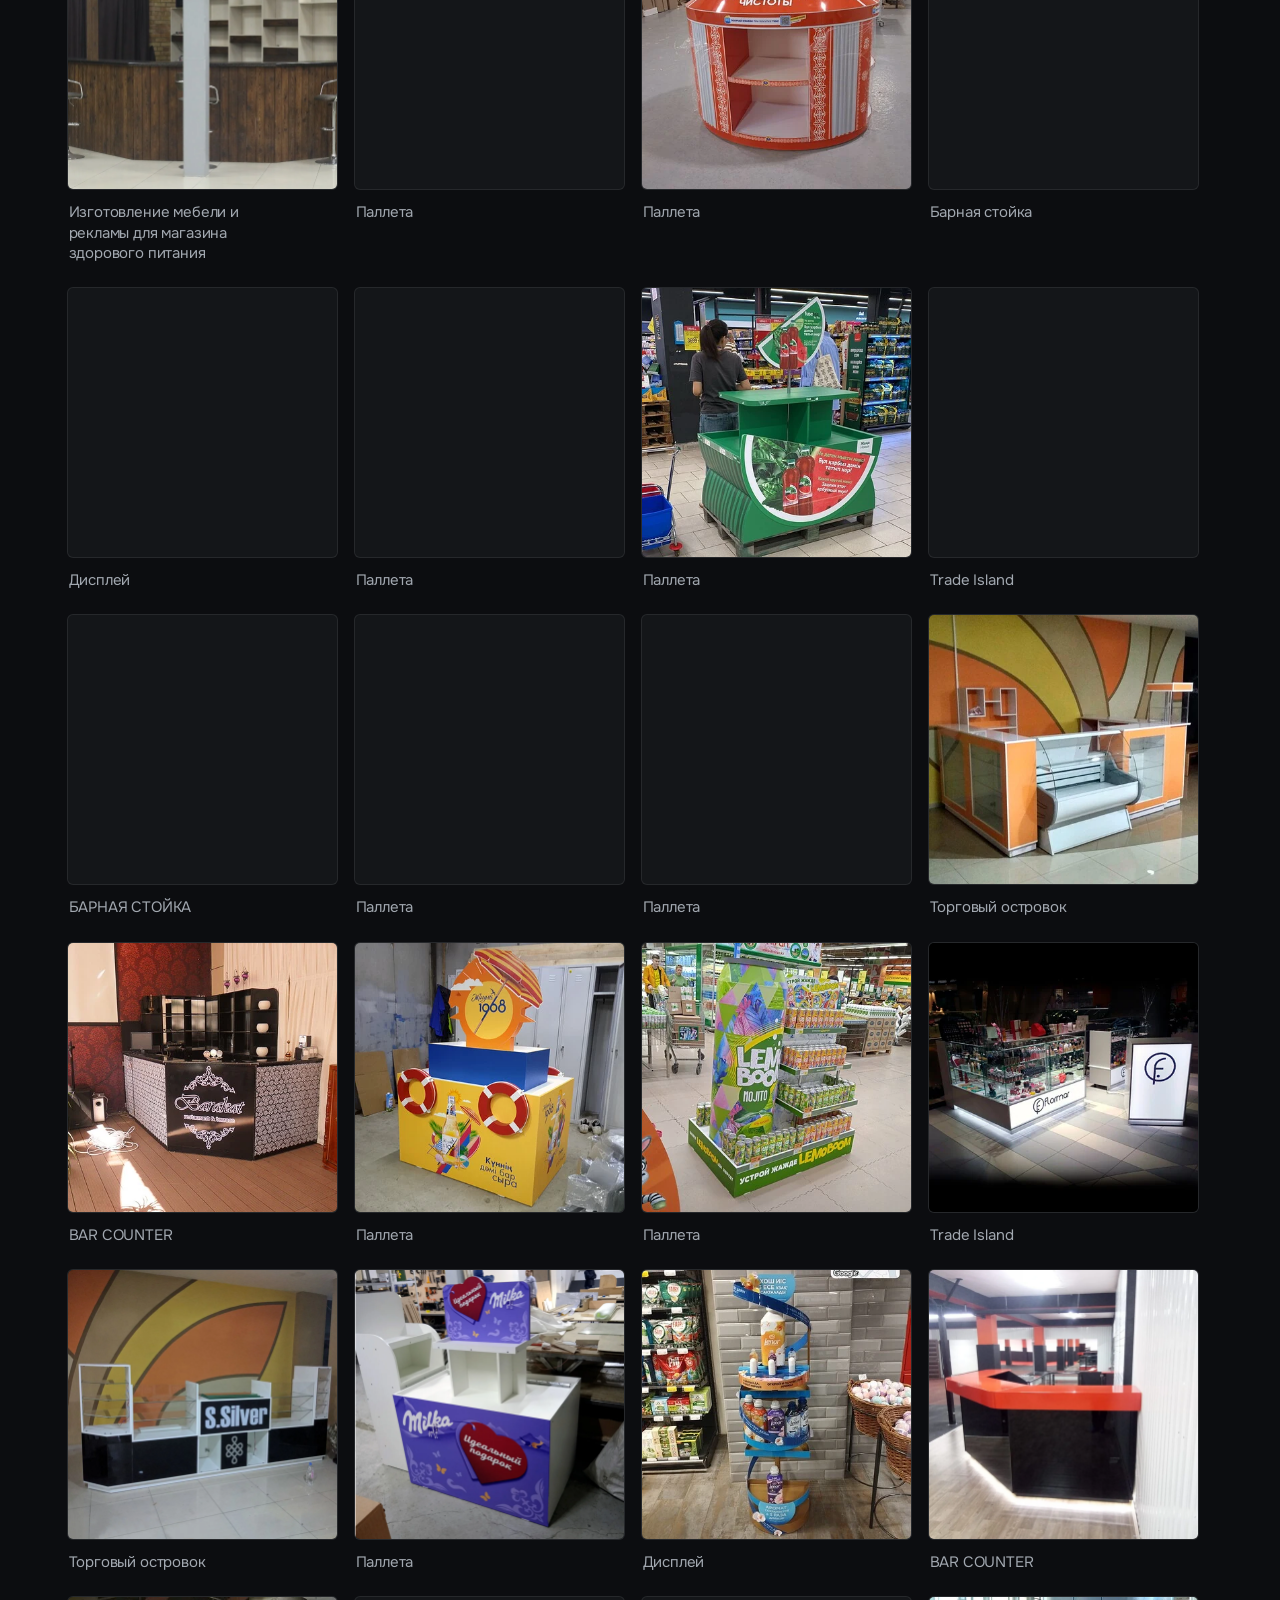
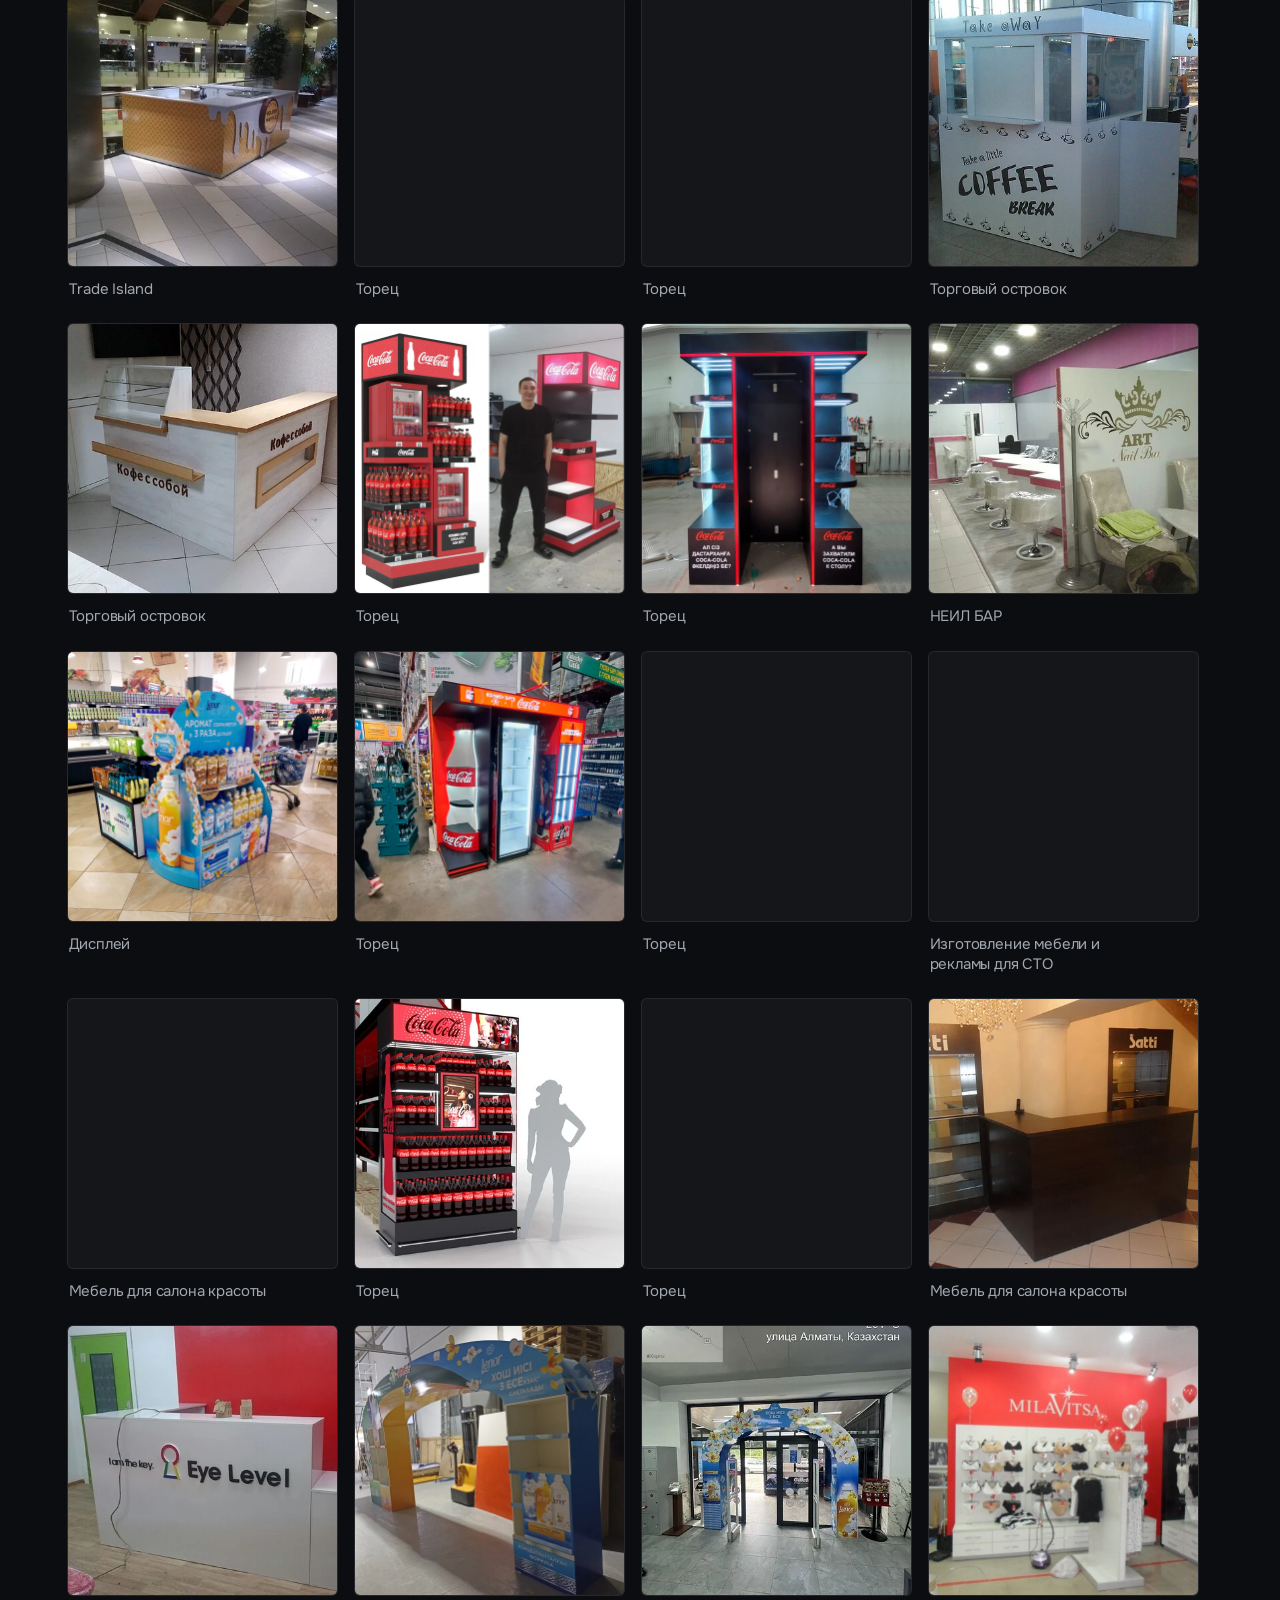
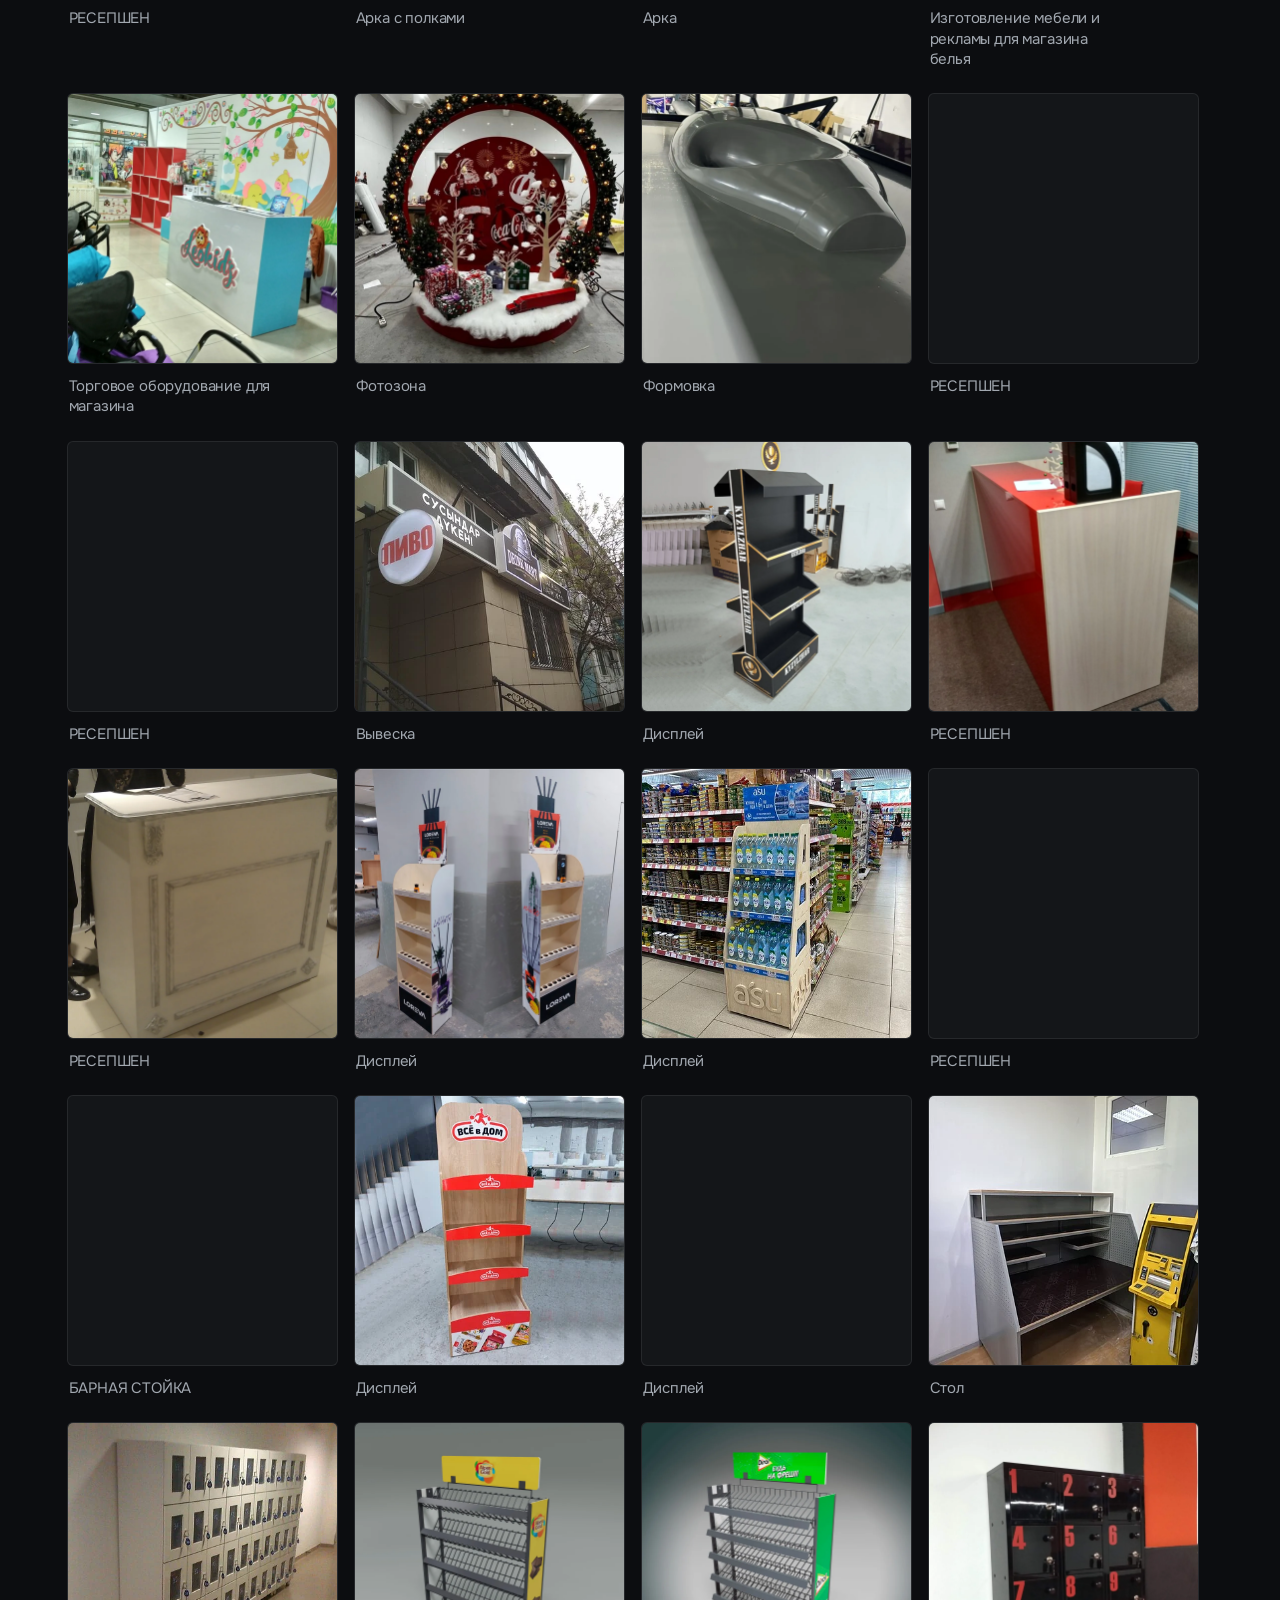
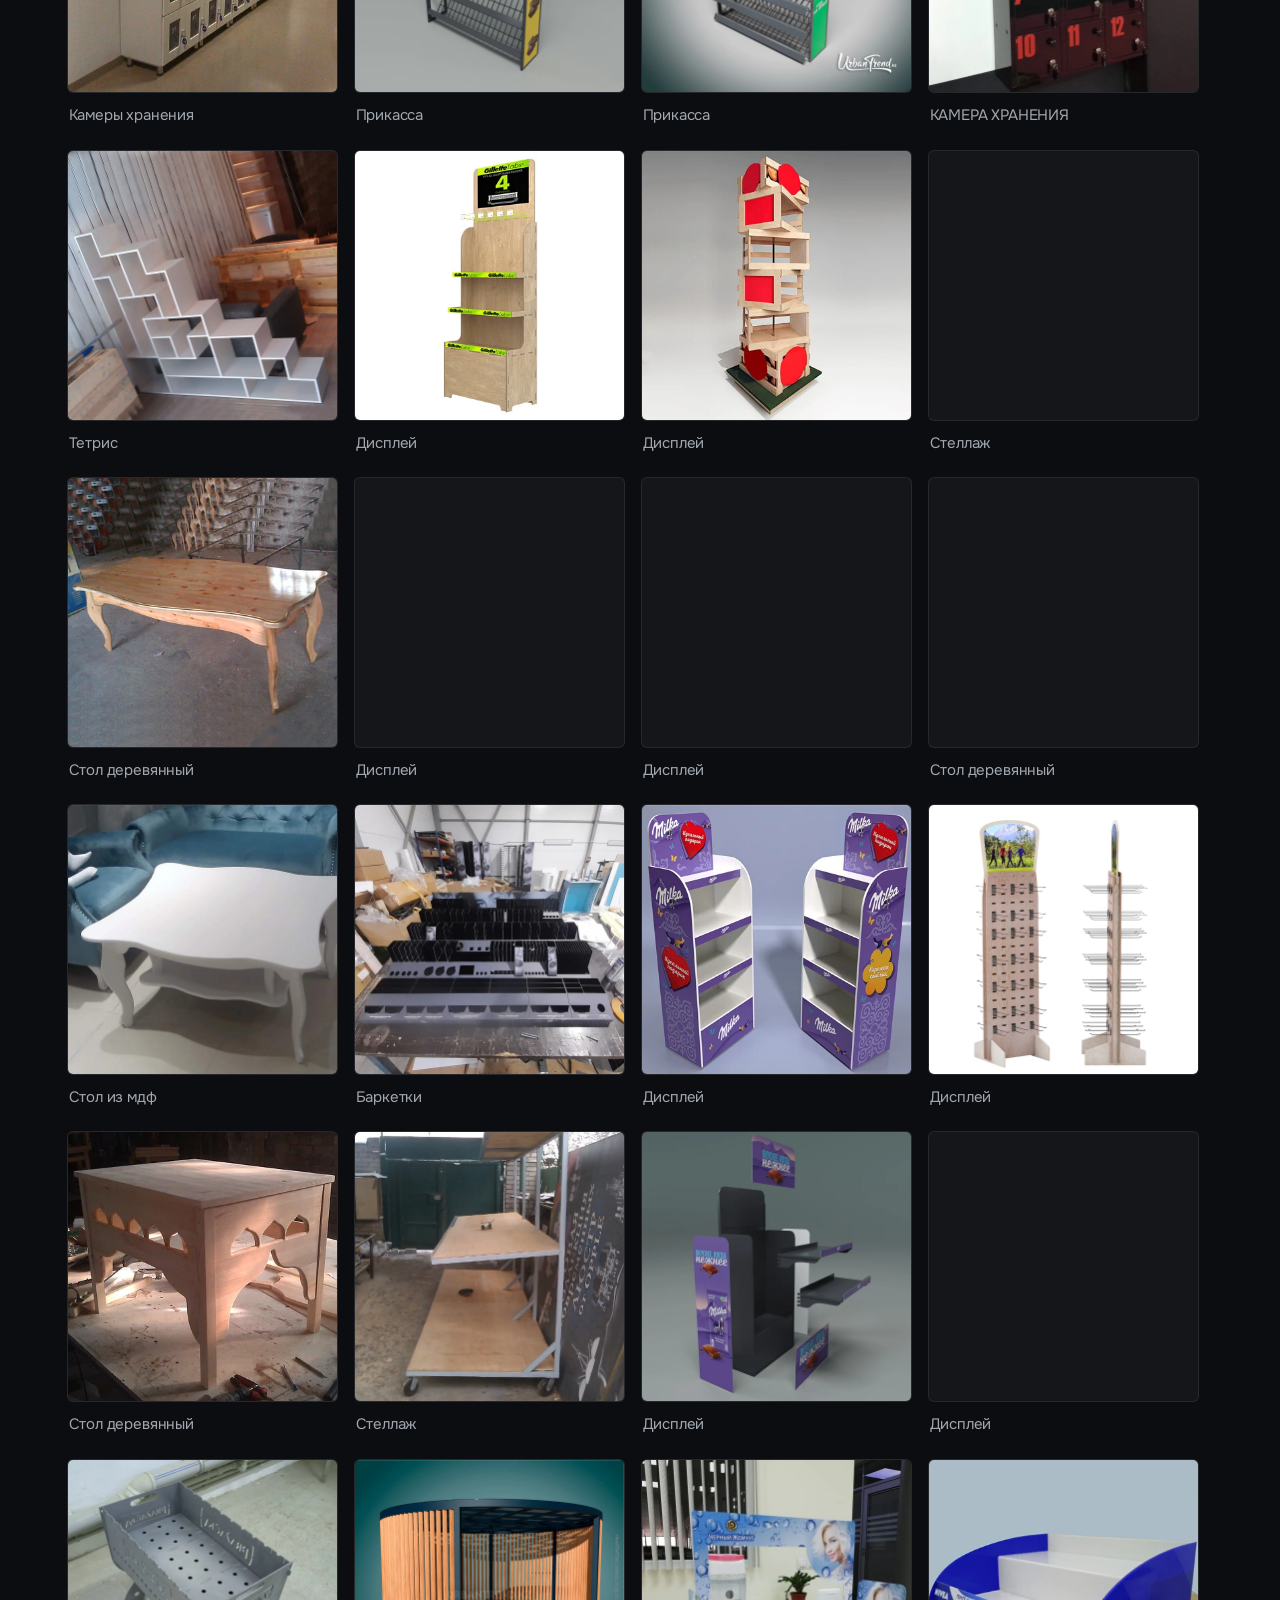
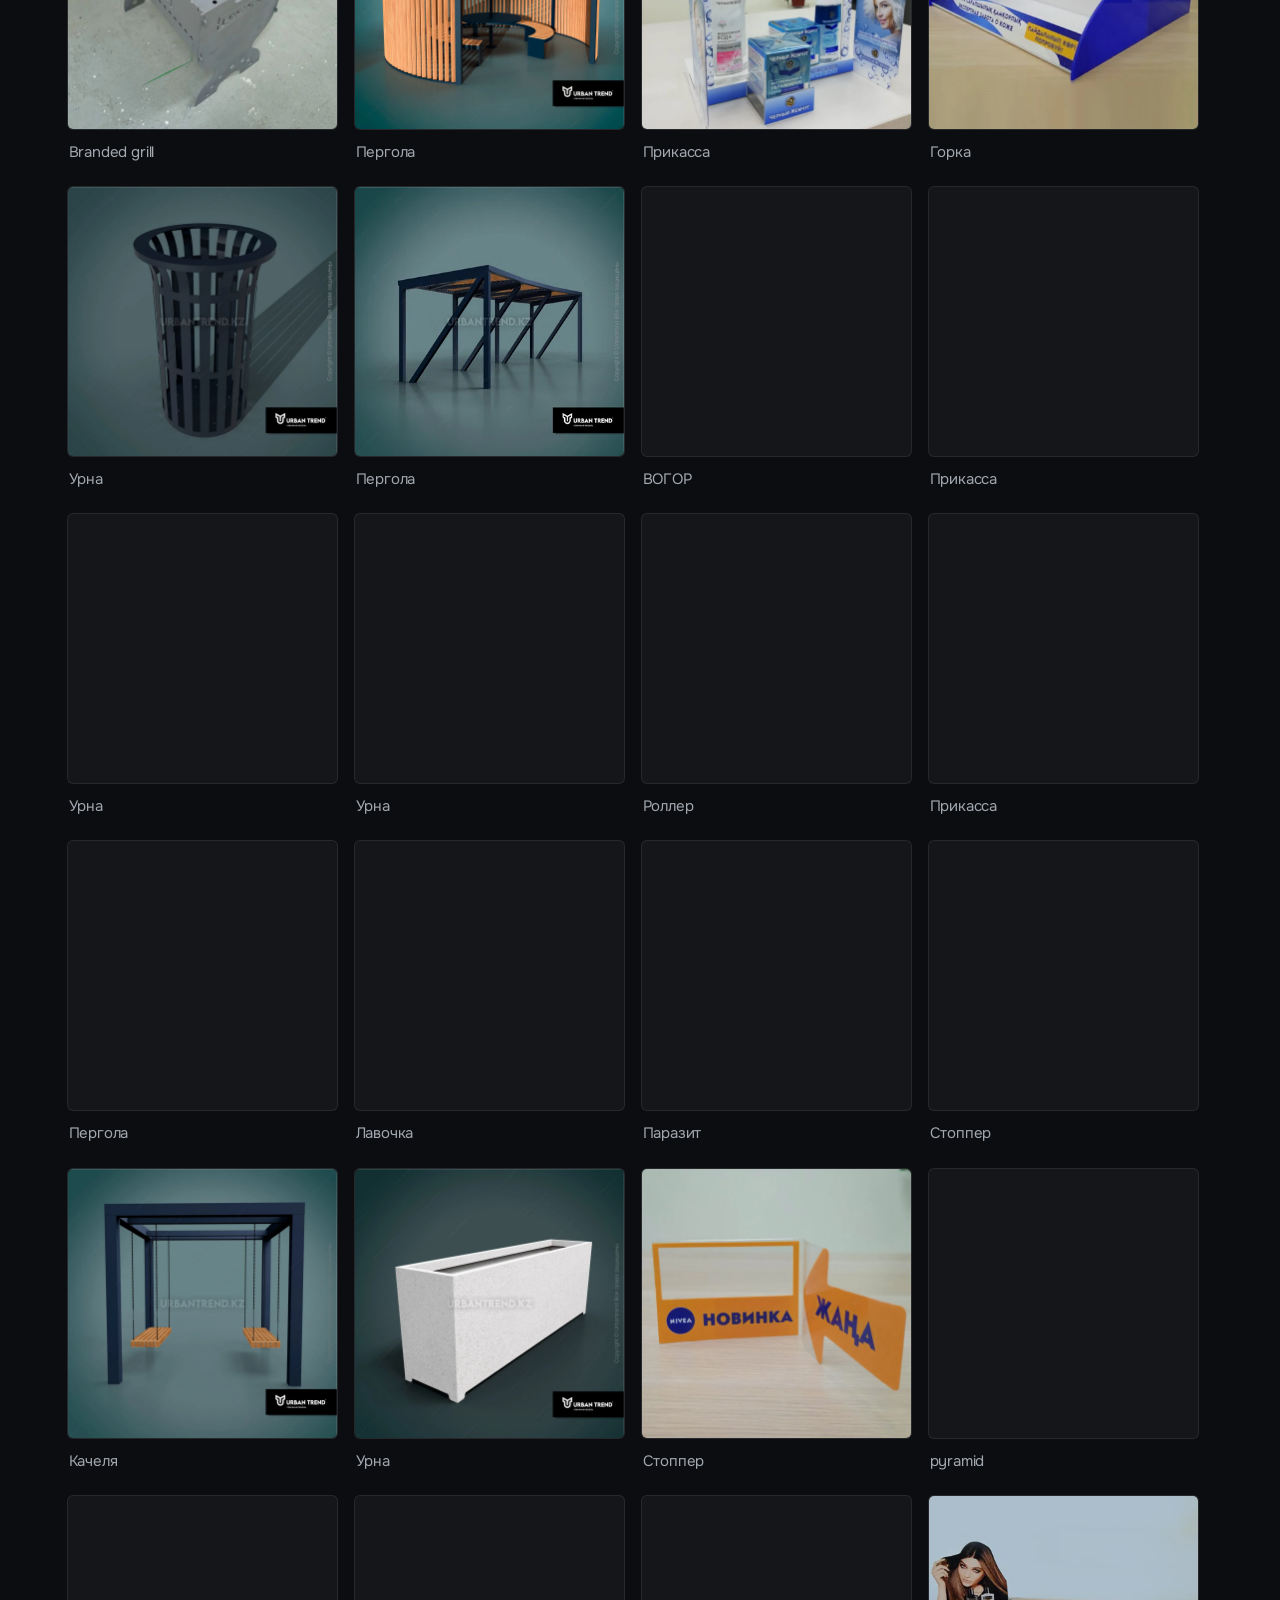
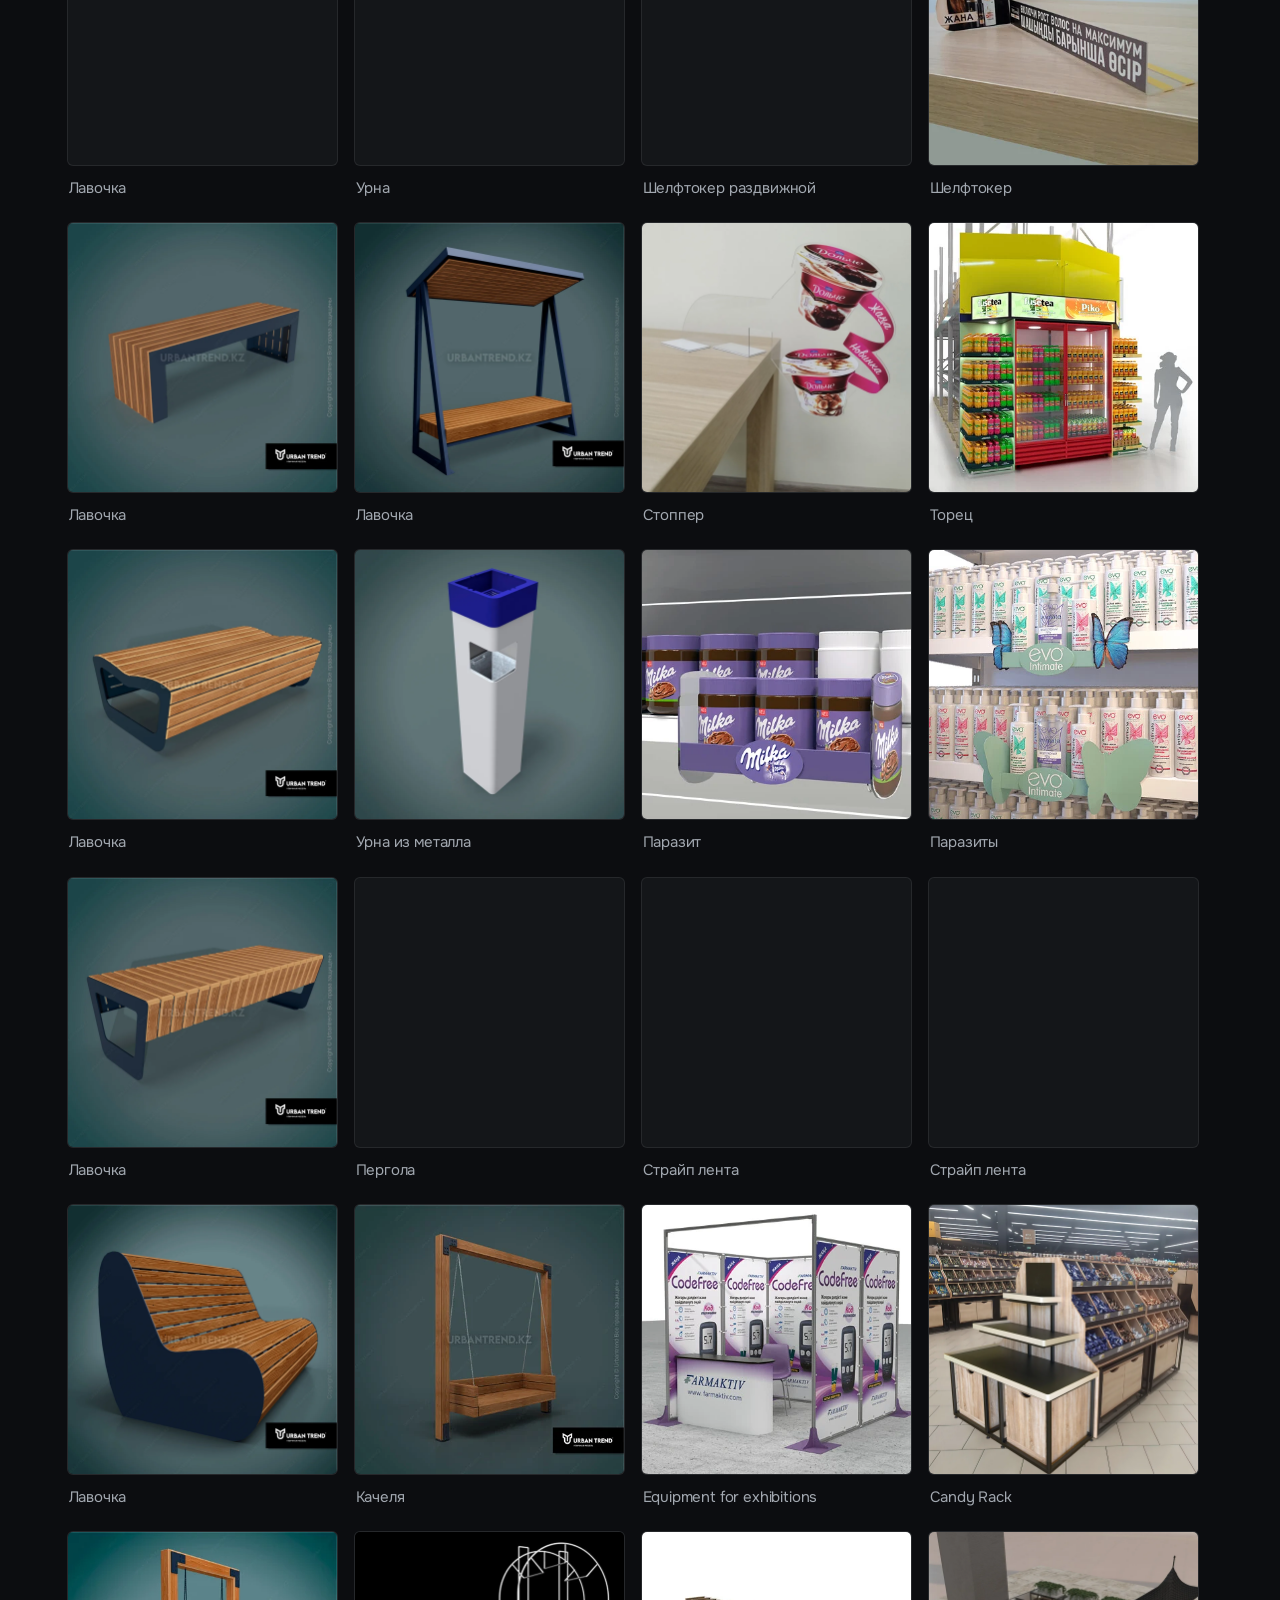
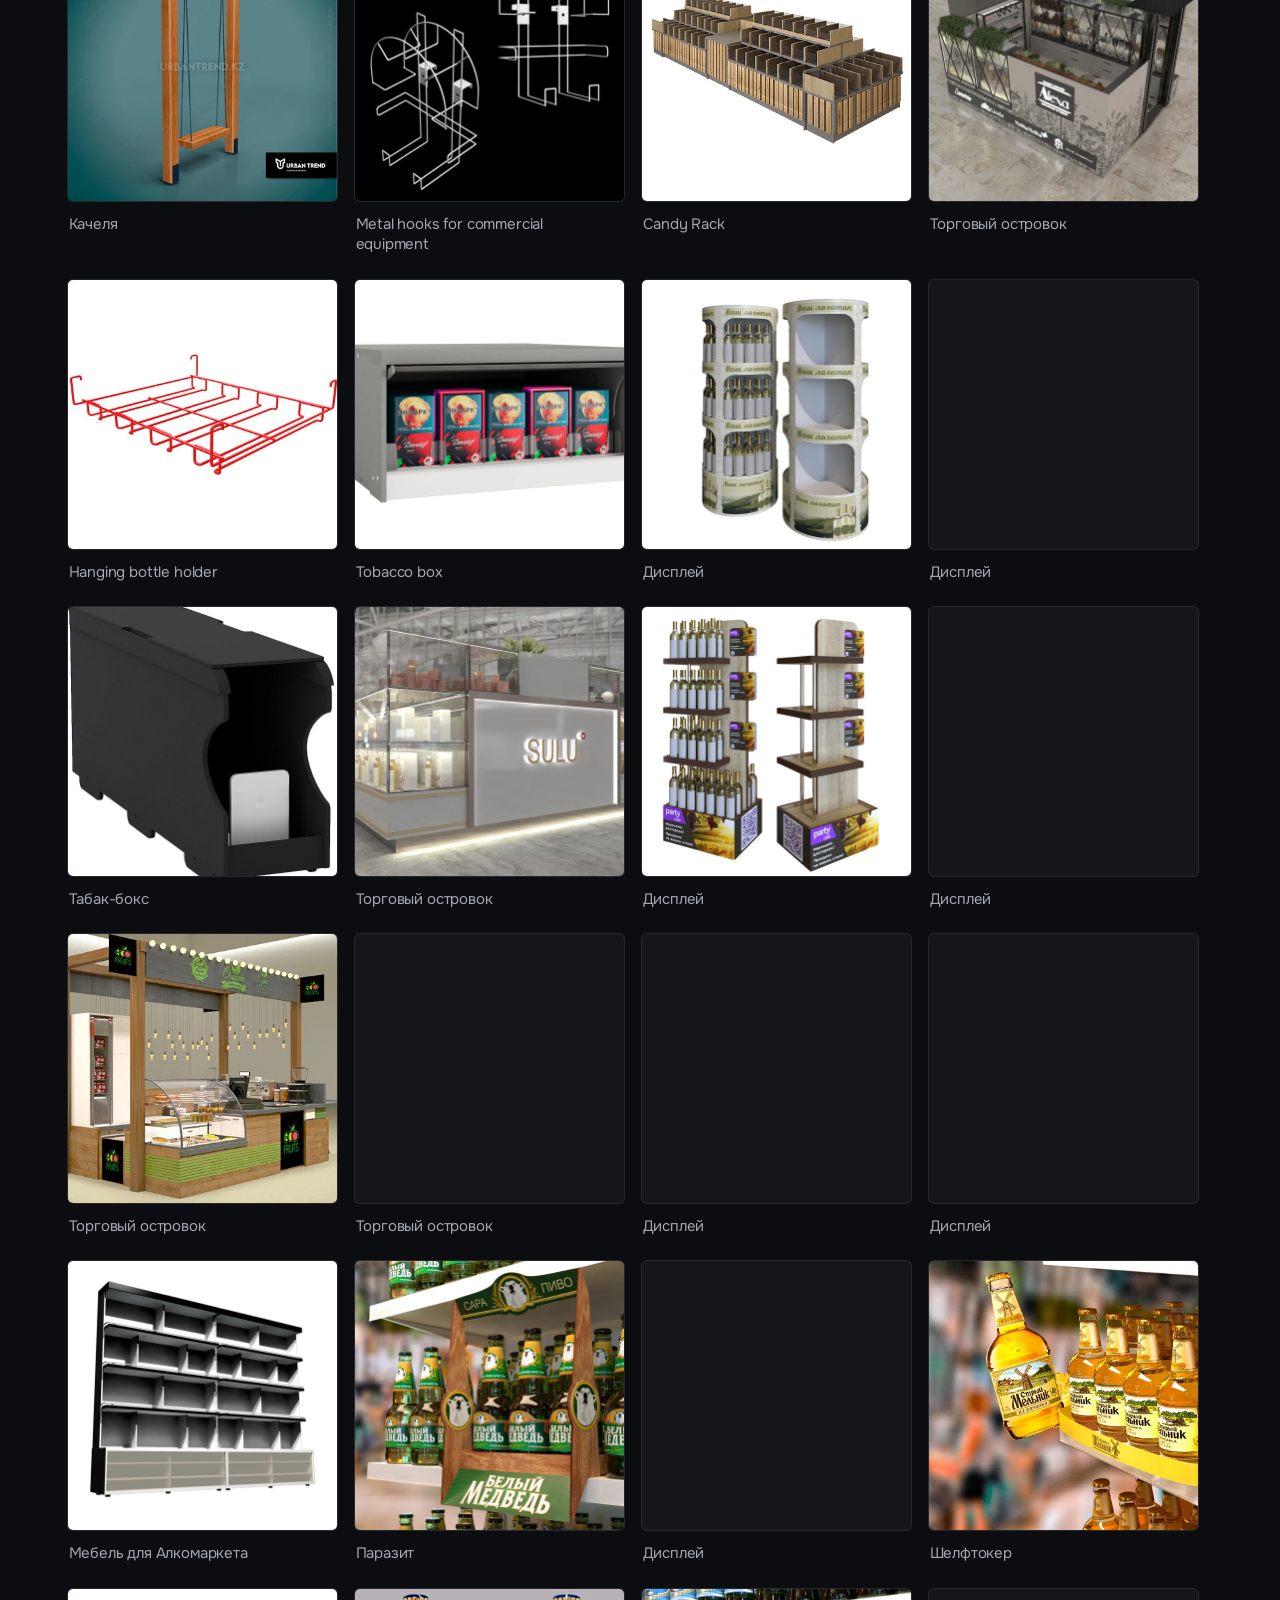
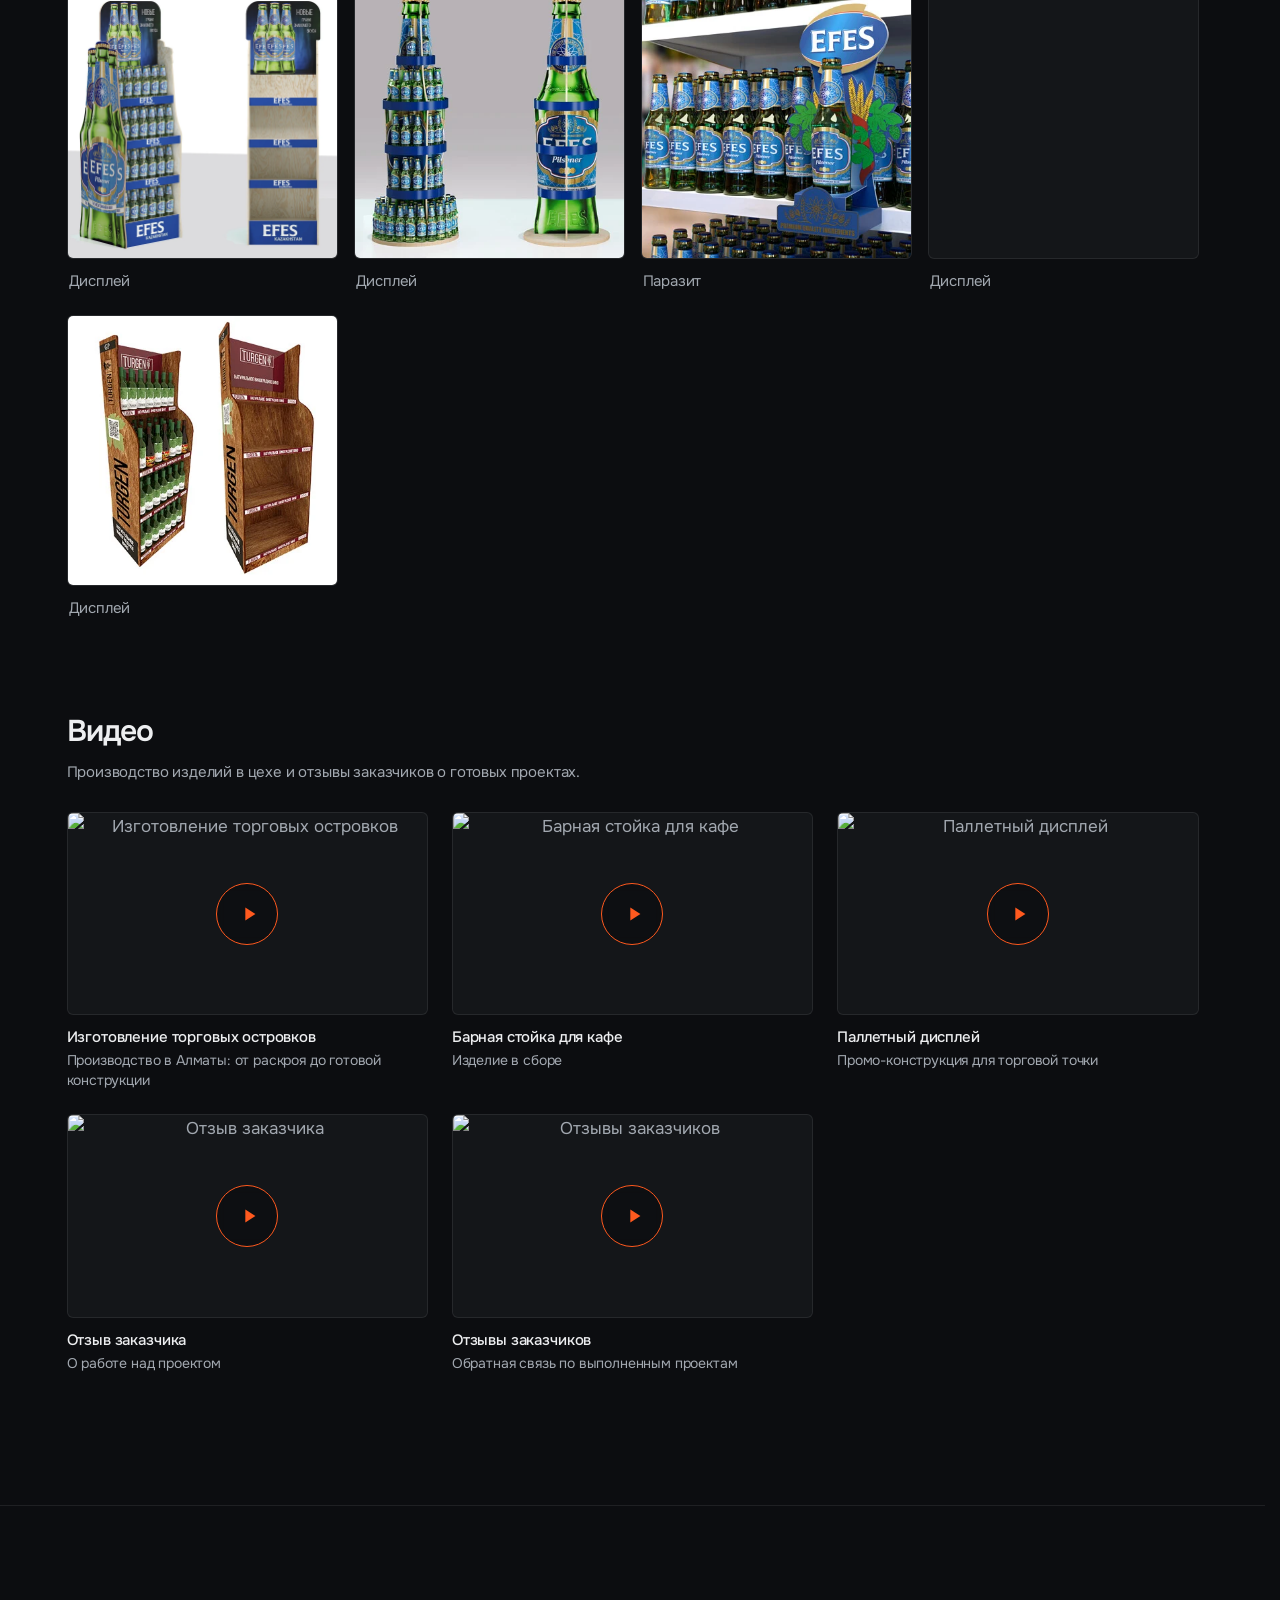
==== commit b9038e48: "Showbox → Торец (Fuze Tea и Piko с холодильником) Co-Authored-By: Claude Sonnet 5.5 <noreply@anthrop" ====
--- a/index.html
+++ b/index.html
@@ -272,7 +272,7 @@
 
 const SHOW_CASES = false;
 
-const WORKS=[['144','Дисплей','8vlgvq'],['001','Арка','WXql1G'],['002','Shop in shop','P664bL'],['003','Изготовление мебели и рекламы для магазина разливных напитков','bg5D8m'],['004','Изготовление мебели и рекламы для магазина здорового питания','QKnRNl'],['005','Паллета','zxGyRm'],['006','Паллета','a030r8'],['007','Барная стойка','XJzgJa'],['008','Дисплей','V22LxZ'],['009','Паллета','3E4mAB'],['010','Паллета','y4k9K8'],['011','Trade Island','3EqlNE'],['012','БАРНАЯ СТОЙКА','JrrE6Z'],['013','Паллета','lGx3Go'],['014','Паллета','6LbnwW'],['015','Торговый островок','vbbEDE'],['016','BAR COUNTER','OvmqLe'],['017','Паллета','4N8wll'],['018','Паллета','LR8gEP'],['019','Trade Island','qeRmbD'],['020','Торговый островок','98NRPa'],['021','Паллета','xDZvq2'],['022','Дисплей','nJygQr'],['023','BAR COUNTER','L4e5qR'],['024','Trade Island','Bk3odD'],['025','Торец','x34v8O'],['026','Торец','y4xLn3'],['027','Торговый островок','V2kJNX'],['028','Торговый островок','qeRmbn'],['029','Торец','0l3Yzy'],['030','Торец','P6em61'],['031','НЕИЛ БАР','L4eRJ0'],['032','Дисплей','6LLd6w'],['033','Торец','OvmyG6'],['034','Торец','nJJv2o'],['035','Изготовление мебели и рекламы для СТО','6Lbn60'],['036','Мебель для салона красоты','QKKWYL'],['037','Торец','xDygY2'],['038','Торец','PXkRg3'],['039','Мебель для салона красоты','oJJZok'],['040','РЕСЕПШЕН','eRRQo6'],['041','Арка с полками','L49Env'],['042','Арка','3EP8rA'],['043','Изготовление мебели и рекламы для магазина белья','eRJdYD'],['044','Торговое оборудование для магазина','rllO1L'],['045','Фотозона','XJ1Bga'],['046','Формовка','V2xgE5'],['047','РЕСЕПШЕН','bg5DVk'],['048','РЕСЕПШЕН','YGKBqP'],['049','Вывеска','K3QlnX'],['050','Дисплей','oJJxLq'],['051','РЕСЕПШЕН','0llEX4'],['052','РЕСЕПШЕН','8BBrdn'],['053','Дисплей','8BBrWR'],['054','Дисплей','K33y0W'],['055','РЕСЕПШЕН','rllOR2'],['056','БАРНАЯ СТОЙКА','x33OVX'],['057','Дисплей','PXyge3'],['058','Дисплей','Ezz984'],['059','Стол','lGbOJY'],['060','Камеры хранения','YGGJyb'],['061','Прикасса','4NX9l4'],['062','Прикасса','1N4xXe'],['063','КАМЕРА ХРАНЕНИЯ','K3OevW'],['064','Тетрис','QKKEqZ'],['065','Дисплей','yDZ2on'],['066','Дисплей','w0ZvrO'],['067','Стеллаж','3Er9bg'],['068','Стол деревянный','Jrnvbz'],['069','Дисплей','XgDNgw'],['070','Дисплей','rll0QO'],['071','Стол деревянный','K3Lezr'],['072','Стол из мдф','98XE3y'],['145','Баркетки','P4mD2o'],['073','Дисплей','RKKLRv'],['074','Дисплей','mAA6N9'],['075','Стол деревянный','Zlzadx'],['076','Стеллаж','OvdGEy'],['077','Дисплей','y44Qw8'],['078','Дисплей','L44k0P'],['079','Branded grill','DL5nNR'],['080','Пергола','oJdAYW'],['081','Прикасса','nJJ2GE'],['082','Горка','NqG2b1'],['083','Урна','gRq00E'],['084','Пергола','5W4XlE'],['085','ВОГОР','L4eRmK'],['086','Прикасса','K33gJR'],['087','Урна','vbxDDO'],['088','Урна','rleJlE'],['089','Роллер','5W3XkE'],['090','Прикасса','y44Kz8'],['091','Пергола','rleA1J'],['092','Лавочка','4N3998'],['093','Паразит','3EqadY'],['094','Стоппер','lGGNQa'],['095','Качеля','QKPr3E'],['096','Урна','0l543G'],['097','Стоппер','0l3dzY'],['098','pyramid','kQaNnn'],['099','Лавочка','Ovdo0v'],['100','Урна','vbx2qY'],['101','Шелфтокер раздвижной','QKnRa4'],['102','Шелфтокер','XJ1ba3'],['103','Лавочка','V2kJyP'],['104','Лавочка','L4l3dw'],['105','Стоппер','dyygwx'],['106','Торговый островок','m85A1E'],['107','Лавочка','wrq005'],['108','Урна из металла','L448wK'],['109','Паразит','Bkk9kr'],['110','Паразиты','y44EgJ'],['111','Лавочка','lGlDDz'],['112','Пергола','2B58Xv'],['113','Страйп лента','GvvmyW'],['114','Страйп лента','rllWlE'],['115','Лавочка','vbx2OA'],['116','Качеля','eR4aNG'],['117','Equipment for exhibitions','9E2KZN'],['118','Candy Rack','rJZvZ2'],['119','Качеля','qJP9Vy'],['120','Metal hooks for commercial equipment','6NkedV'],['121','Candy Rack','6NkewV'],['122','Торговый островок','RKKDBv'],['123','Hanging bottle holder','dKgy63'],['124','Tobacco box','PXyg4o'],['125','Дисплей','EvELBe'],['126','Дисплей','elDaOw'],['127','Табак-бокс','mAA599'],['128','Торговый островок','qJJ2ea'],['129','Дисплей','QXRrbd'],['130','Дисплей','g0G2YG'],['131','Торговый островок','9883QN'],['132','Торговый островок','DLLdBn'],['133','Дисплей','m85A0Z'],['134','Дисплей','39LEZg'],['135','Мебель для Алкомаркета','BkkvQ6'],['136','Паразит','DvNLmy'],['137','Дисплей','g0G2zm'],['138','Шелфтокер','w0ZrmV'],['139','Дисплей','rJZlv2'],['140','Дисплей','8bkB5n'],['141','Паразит','n02JZr'],['142','Дисплей','39ad6B'],['143','Дисплей','YBRgbb']];
+const WORKS=[['144','Дисплей','8vlgvq'],['001','Арка','WXql1G'],['002','Shop in shop','P664bL'],['003','Изготовление мебели и рекламы для магазина разливных напитков','bg5D8m'],['004','Изготовление мебели и рекламы для магазина здорового питания','QKnRNl'],['005','Паллета','zxGyRm'],['006','Паллета','a030r8'],['007','Барная стойка','XJzgJa'],['008','Дисплей','V22LxZ'],['009','Паллета','3E4mAB'],['010','Паллета','y4k9K8'],['011','Trade Island','3EqlNE'],['012','БАРНАЯ СТОЙКА','JrrE6Z'],['013','Паллета','lGx3Go'],['014','Паллета','6LbnwW'],['015','Торговый островок','vbbEDE'],['016','BAR COUNTER','OvmqLe'],['017','Паллета','4N8wll'],['018','Паллета','LR8gEP'],['019','Trade Island','qeRmbD'],['020','Торговый островок','98NRPa'],['021','Паллета','xDZvq2'],['022','Дисплей','nJygQr'],['023','BAR COUNTER','L4e5qR'],['024','Trade Island','Bk3odD'],['025','Торец','x34v8O'],['026','Торец','y4xLn3'],['027','Торговый островок','V2kJNX'],['028','Торговый островок','qeRmbn'],['029','Торец','0l3Yzy'],['030','Торец','P6em61'],['031','НЕИЛ БАР','L4eRJ0'],['032','Дисплей','6LLd6w'],['033','Торец','OvmyG6'],['034','Торец','nJJv2o'],['035','Изготовление мебели и рекламы для СТО','6Lbn60'],['036','Мебель для салона красоты','QKKWYL'],['037','Торец','xDygY2'],['038','Торец','PXkRg3'],['039','Мебель для салона красоты','oJJZok'],['040','РЕСЕПШЕН','eRRQo6'],['041','Арка с полками','L49Env'],['042','Арка','3EP8rA'],['043','Изготовление мебели и рекламы для магазина белья','eRJdYD'],['044','Торговое оборудование для магазина','rllO1L'],['045','Фотозона','XJ1Bga'],['046','Формовка','V2xgE5'],['047','РЕСЕПШЕН','bg5DVk'],['048','РЕСЕПШЕН','YGKBqP'],['049','Вывеска','K3QlnX'],['050','Дисплей','oJJxLq'],['051','РЕСЕПШЕН','0llEX4'],['052','РЕСЕПШЕН','8BBrdn'],['053','Дисплей','8BBrWR'],['054','Дисплей','K33y0W'],['055','РЕСЕПШЕН','rllOR2'],['056','БАРНАЯ СТОЙКА','x33OVX'],['057','Дисплей','PXyge3'],['058','Дисплей','Ezz984'],['059','Стол','lGbOJY'],['060','Камеры хранения','YGGJyb'],['061','Прикасса','4NX9l4'],['062','Прикасса','1N4xXe'],['063','КАМЕРА ХРАНЕНИЯ','K3OevW'],['064','Тетрис','QKKEqZ'],['065','Дисплей','yDZ2on'],['066','Дисплей','w0ZvrO'],['067','Стеллаж','3Er9bg'],['068','Стол деревянный','Jrnvbz'],['069','Дисплей','XgDNgw'],['070','Дисплей','rll0QO'],['071','Стол деревянный','K3Lezr'],['072','Стол из мдф','98XE3y'],['145','Баркетки','P4mD2o'],['073','Дисплей','RKKLRv'],['074','Дисплей','mAA6N9'],['075','Стол деревянный','Zlzadx'],['076','Стеллаж','OvdGEy'],['077','Дисплей','y44Qw8'],['078','Дисплей','L44k0P'],['079','Branded grill','DL5nNR'],['080','Пергола','oJdAYW'],['081','Прикасса','nJJ2GE'],['082','Горка','NqG2b1'],['083','Урна','gRq00E'],['084','Пергола','5W4XlE'],['085','ВОГОР','L4eRmK'],['086','Прикасса','K33gJR'],['087','Урна','vbxDDO'],['088','Урна','rleJlE'],['089','Роллер','5W3XkE'],['090','Прикасса','y44Kz8'],['091','Пергола','rleA1J'],['092','Лавочка','4N3998'],['093','Паразит','3EqadY'],['094','Стоппер','lGGNQa'],['095','Качеля','QKPr3E'],['096','Урна','0l543G'],['097','Стоппер','0l3dzY'],['098','pyramid','kQaNnn'],['099','Лавочка','Ovdo0v'],['100','Урна','vbx2qY'],['101','Шелфтокер раздвижной','QKnRa4'],['102','Шелфтокер','XJ1ba3'],['103','Лавочка','V2kJyP'],['104','Лавочка','L4l3dw'],['105','Стоппер','dyygwx'],['106','Торец','m85A1E'],['107','Лавочка','wrq005'],['108','Урна из металла','L448wK'],['109','Паразит','Bkk9kr'],['110','Паразиты','y44EgJ'],['111','Лавочка','lGlDDz'],['112','Пергола','2B58Xv'],['113','Страйп лента','GvvmyW'],['114','Страйп лента','rllWlE'],['115','Лавочка','vbx2OA'],['116','Качеля','eR4aNG'],['117','Equipment for exhibitions','9E2KZN'],['118','Candy Rack','rJZvZ2'],['119','Качеля','qJP9Vy'],['120','Metal hooks for commercial equipment','6NkedV'],['121','Candy Rack','6NkewV'],['122','Торговый островок','RKKDBv'],['123','Hanging bottle holder','dKgy63'],['124','Tobacco box','PXyg4o'],['125','Дисплей','EvELBe'],['126','Дисплей','elDaOw'],['127','Табак-бокс','mAA599'],['128','Торговый островок','qJJ2ea'],['129','Дисплей','QXRrbd'],['130','Дисплей','g0G2YG'],['131','Торговый островок','9883QN'],['132','Торговый островок','DLLdBn'],['133','Дисплей','m85A0Z'],['134','Дисплей','39LEZg'],['135','Мебель для Алкомаркета','BkkvQ6'],['136','Паразит','DvNLmy'],['137','Дисплей','g0G2zm'],['138','Шелфтокер','w0ZrmV'],['139','Дисплей','rJZlv2'],['140','Дисплей','8bkB5n'],['141','Паразит','n02JZr'],['142','Дисплей','39ad6B'],['143','Дисплей','YBRgbb']];
 
 /* Тип работы для фильтра — по ключевым словам названия: правила сверху вниз, первое
    совпадение; не совпало ни одно — «Полка и прочее». Спорные названия разобраны по фото:
@@ -282,9 +282,9 @@
    Таблица соответствия (числа — для сверки, на странице они не показываются), 145 работ:
      pal  Паллеты          9  Паллета ×9
      dis  Дисплеи         33  Дисплей ×28, Арка ×2, Арка с полками, Горка, ВОГОР
-     tor  Торцы            8  Торец ×8
+     tor  Торцы            9  Торец ×9
      kas  Прикассы         9  Прикасса ×5, Candy Rack ×2, Tobacco box, Табак-бокс
-     isl  Островки        13  Торговый островок ×9, Trade Island ×3, Shop in shop
+     isl  Островки        12  Торговый островок ×8, Trade Island ×3, Shop in shop
      mbl  Мебель          30  РЕСЕПШЕН ×6; Изготовление мебели и рекламы для магазина
                               разливных напитков, …здорового питания, …белья, …для СТО;
                               Барная стойка, БАРНАЯ СТОЙКА ×2, BAR COUNTER ×2, НЕИЛ БАР;
